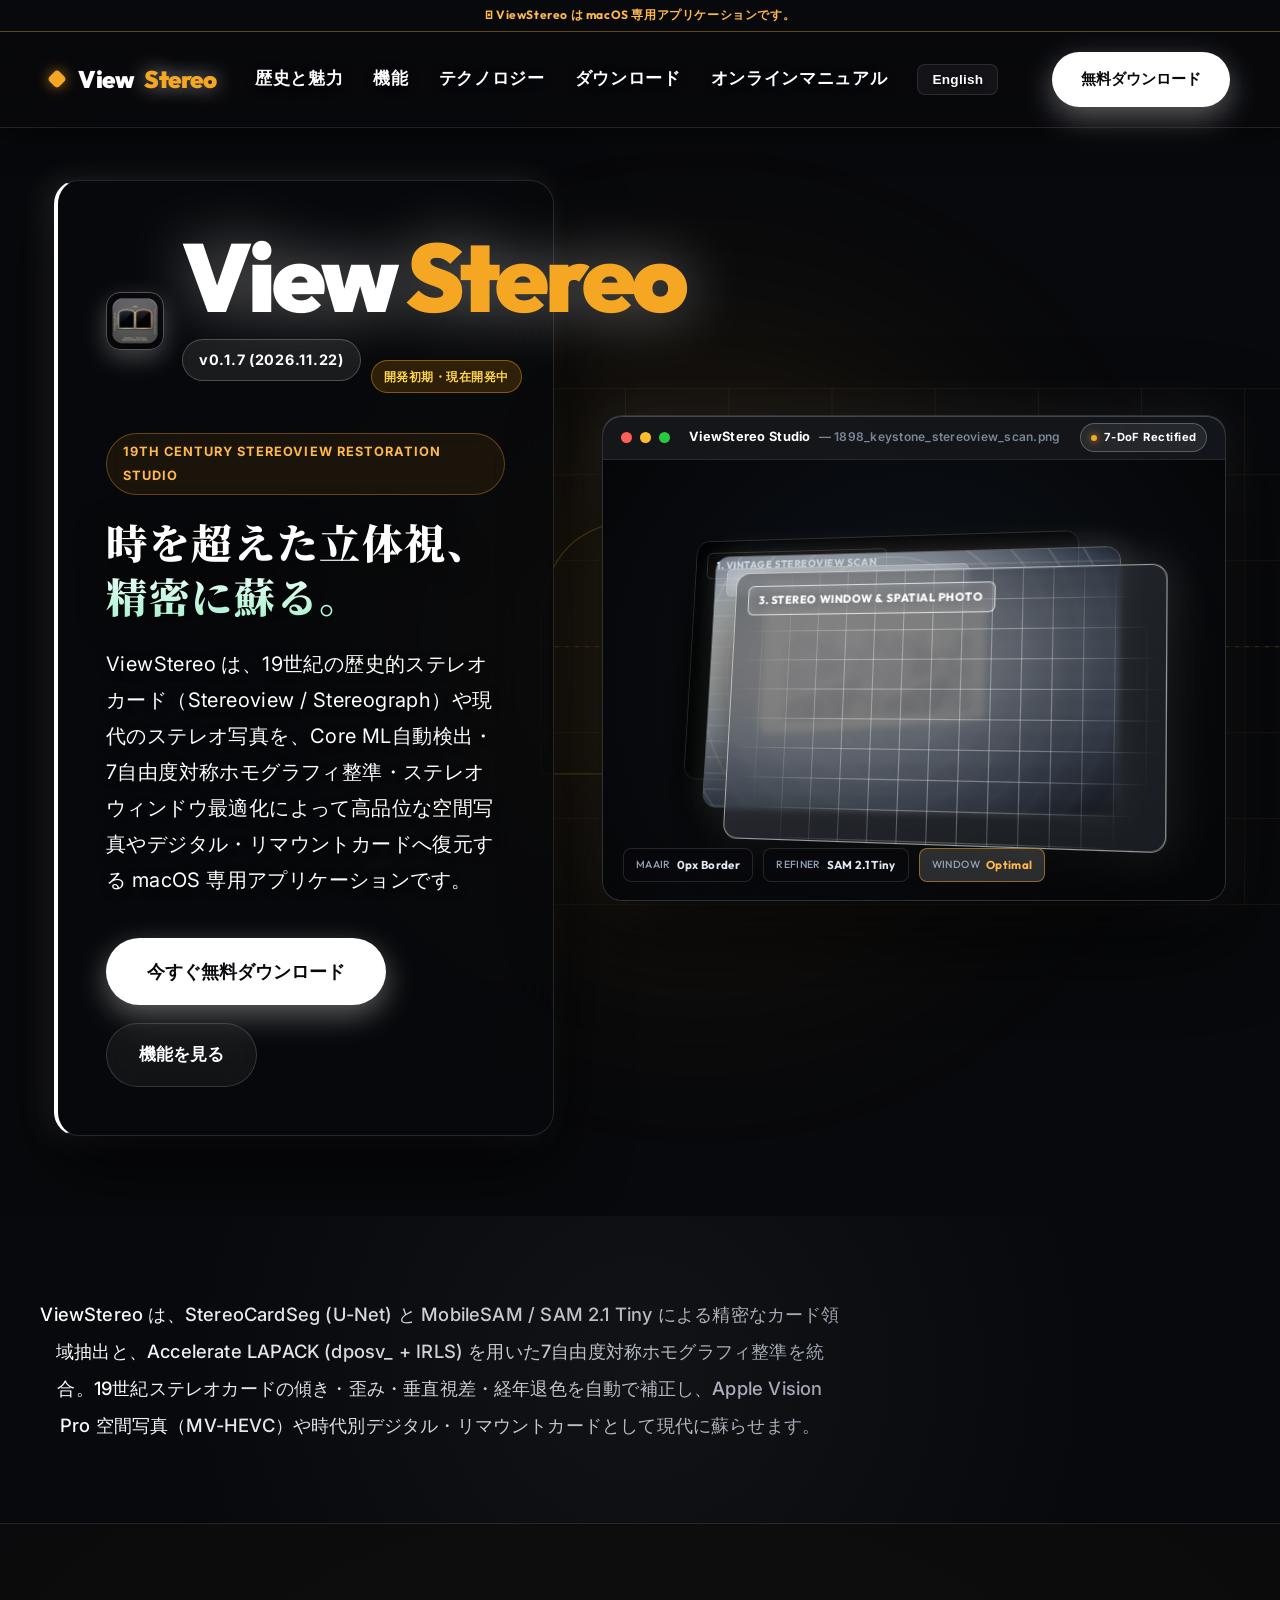
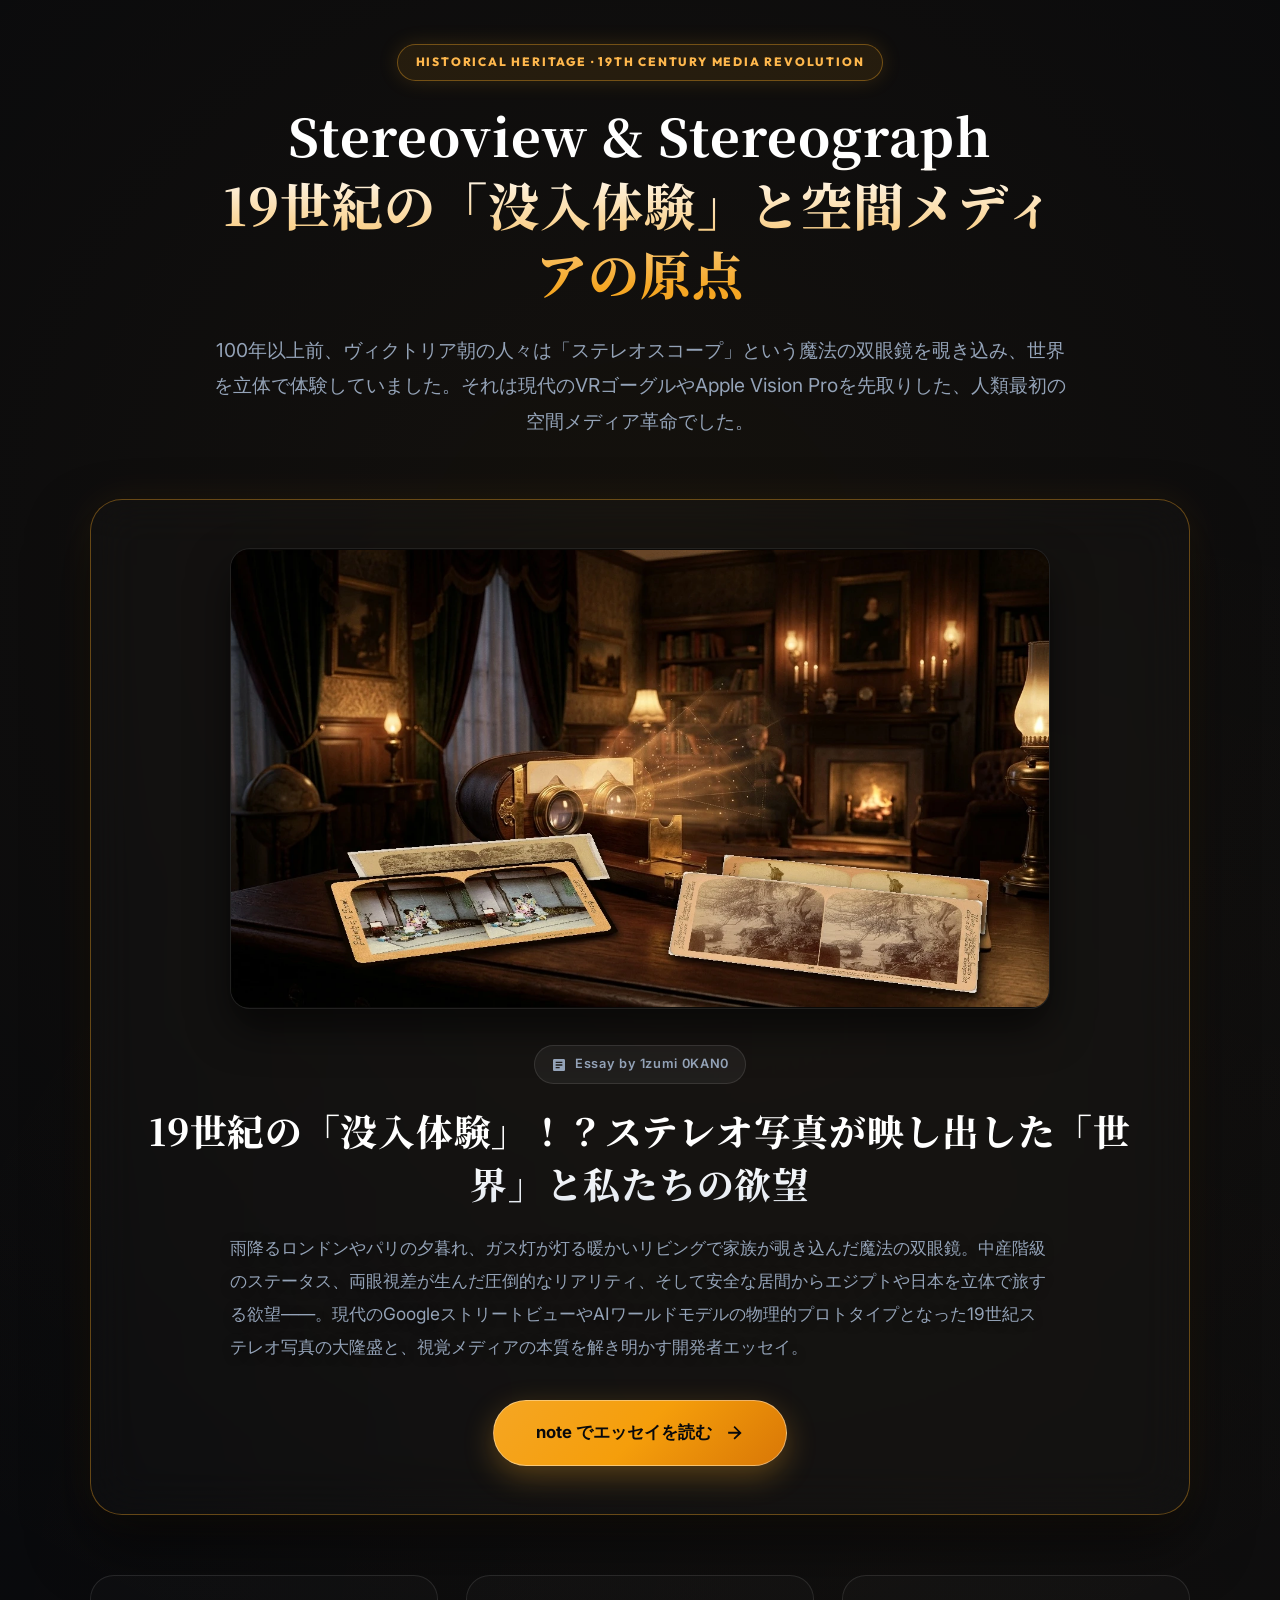
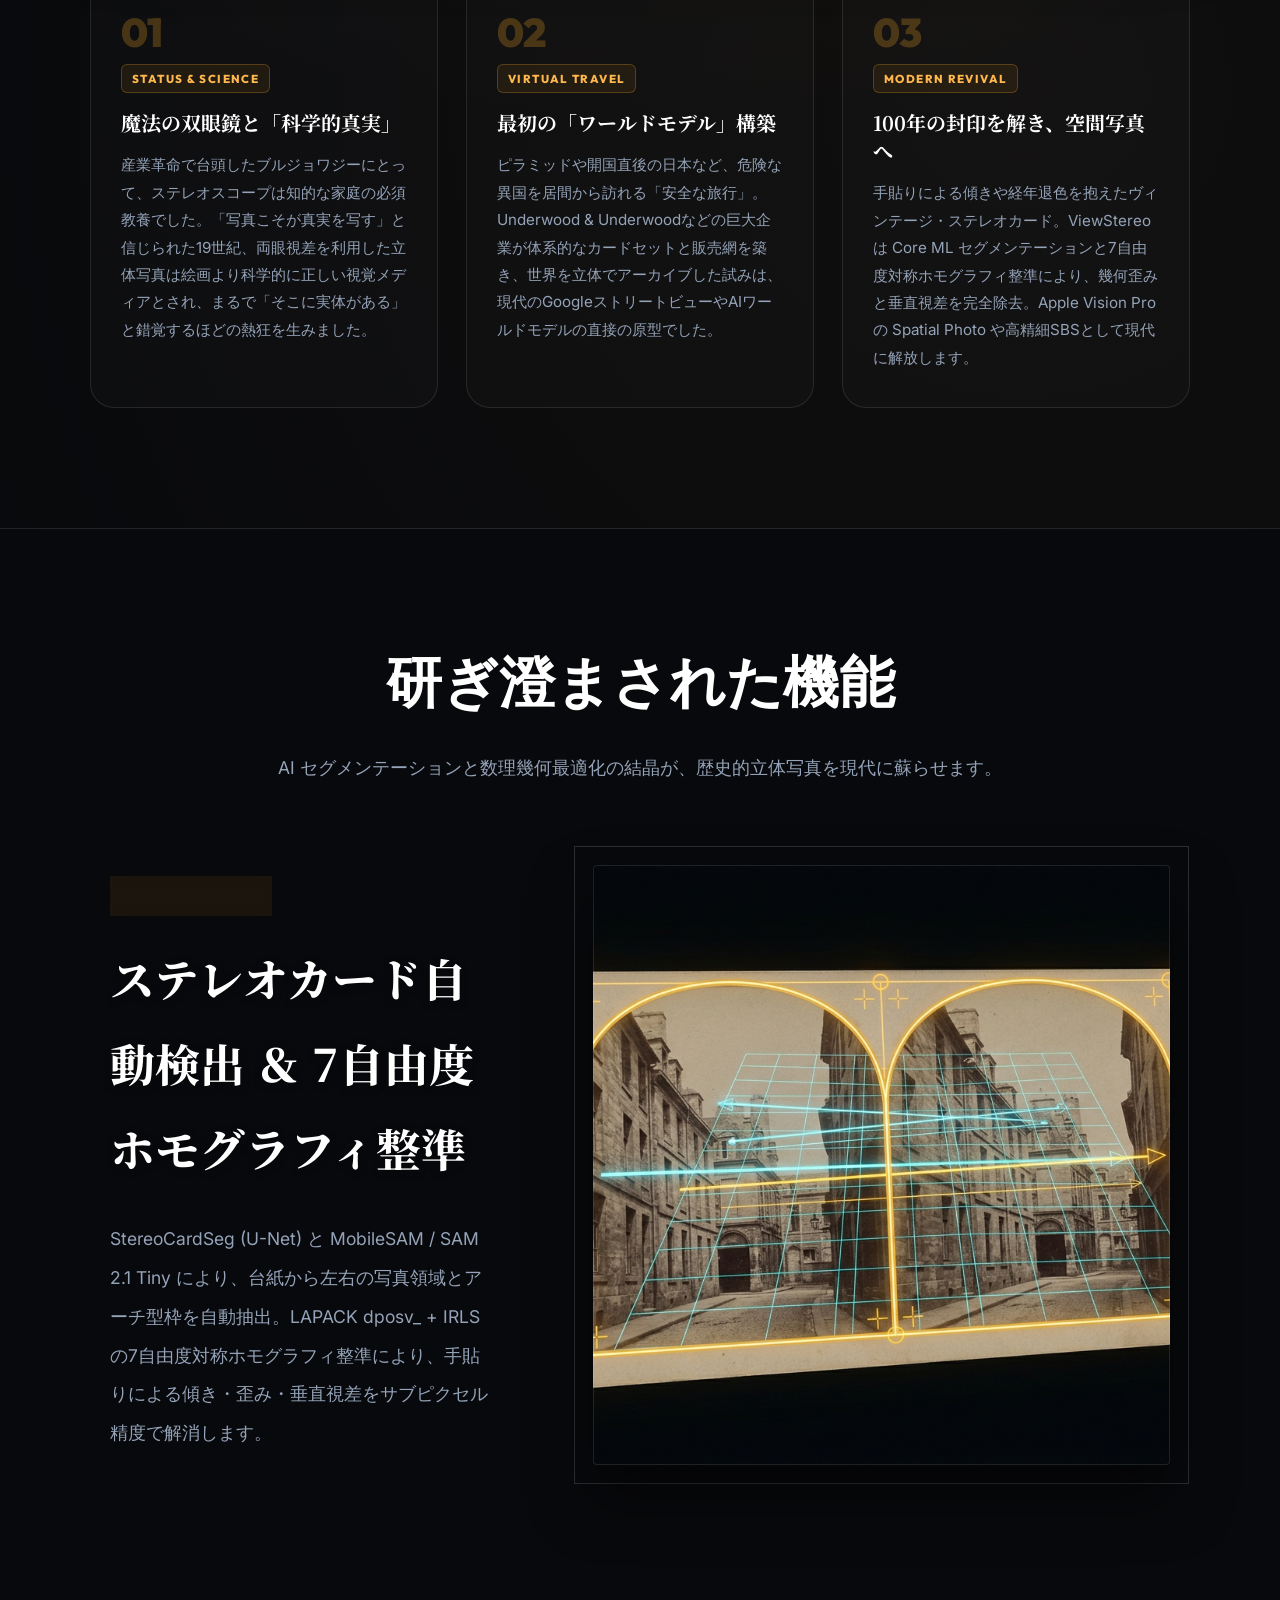
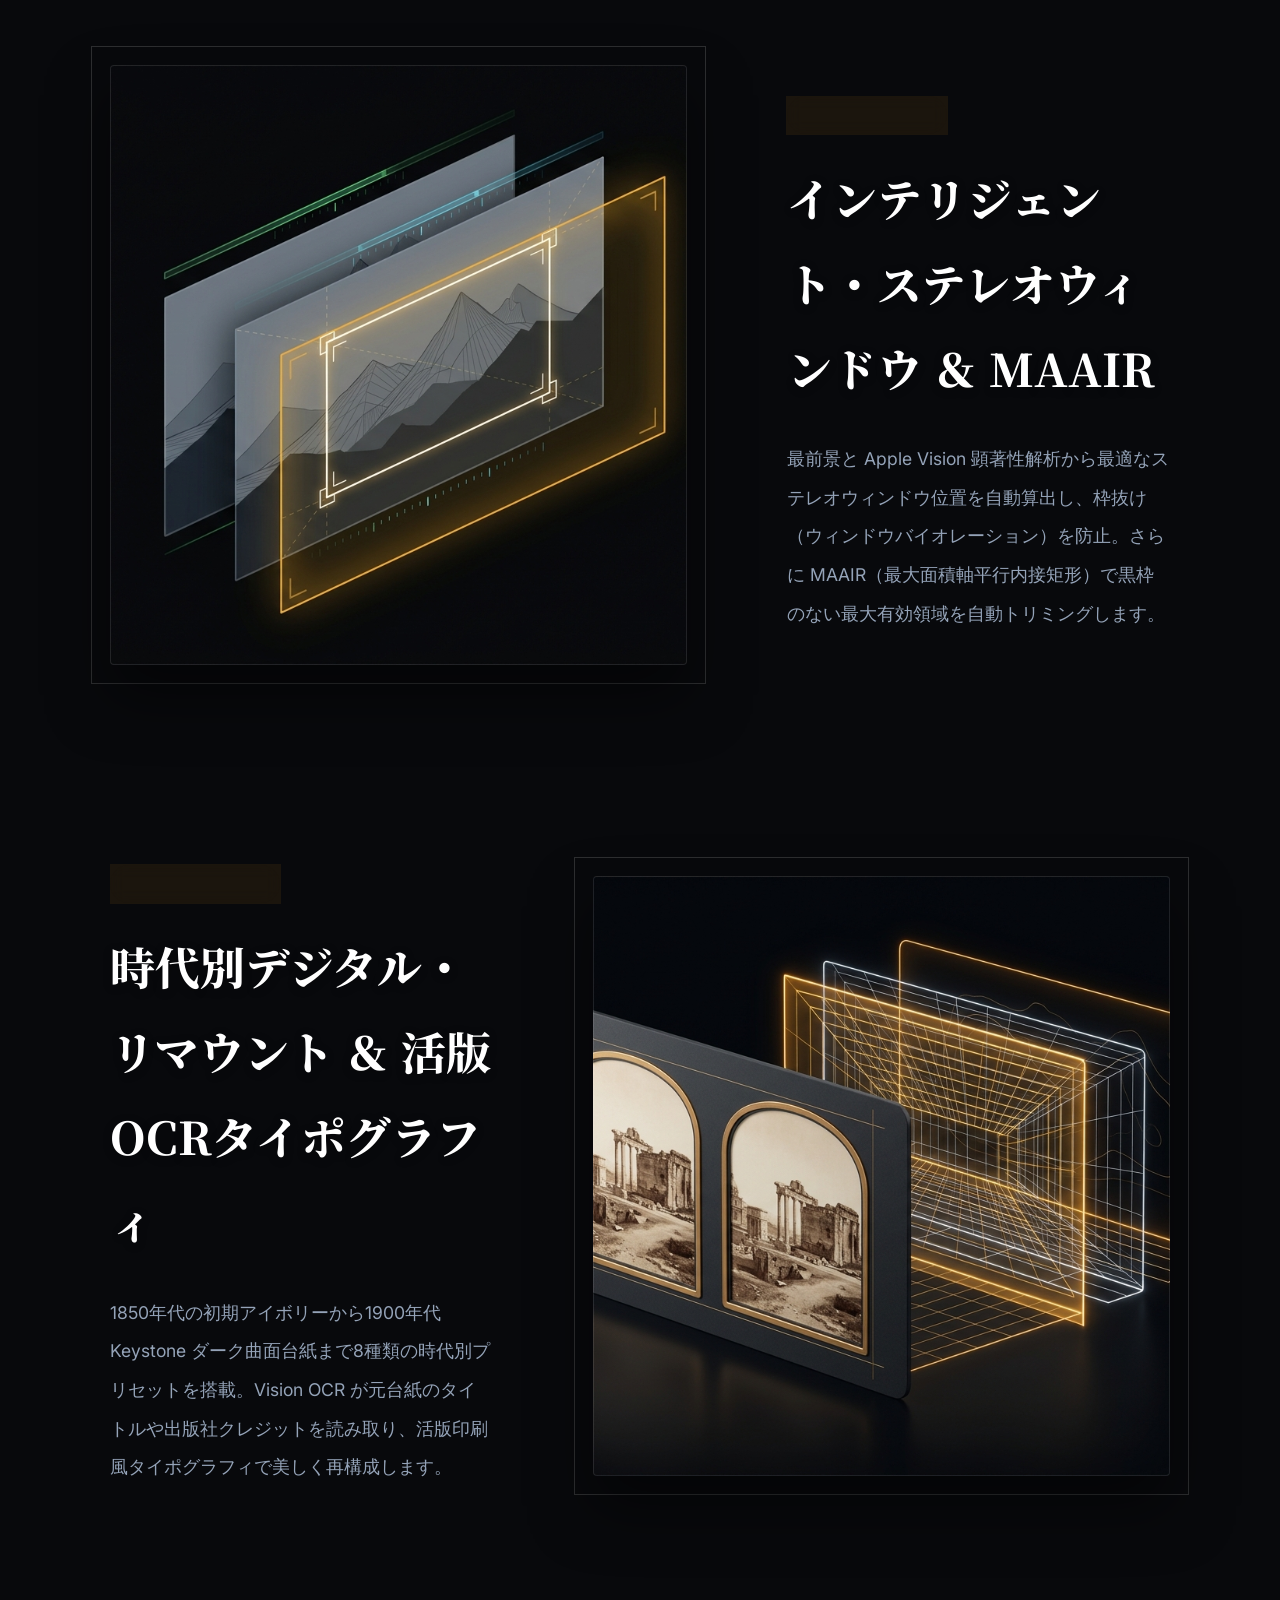
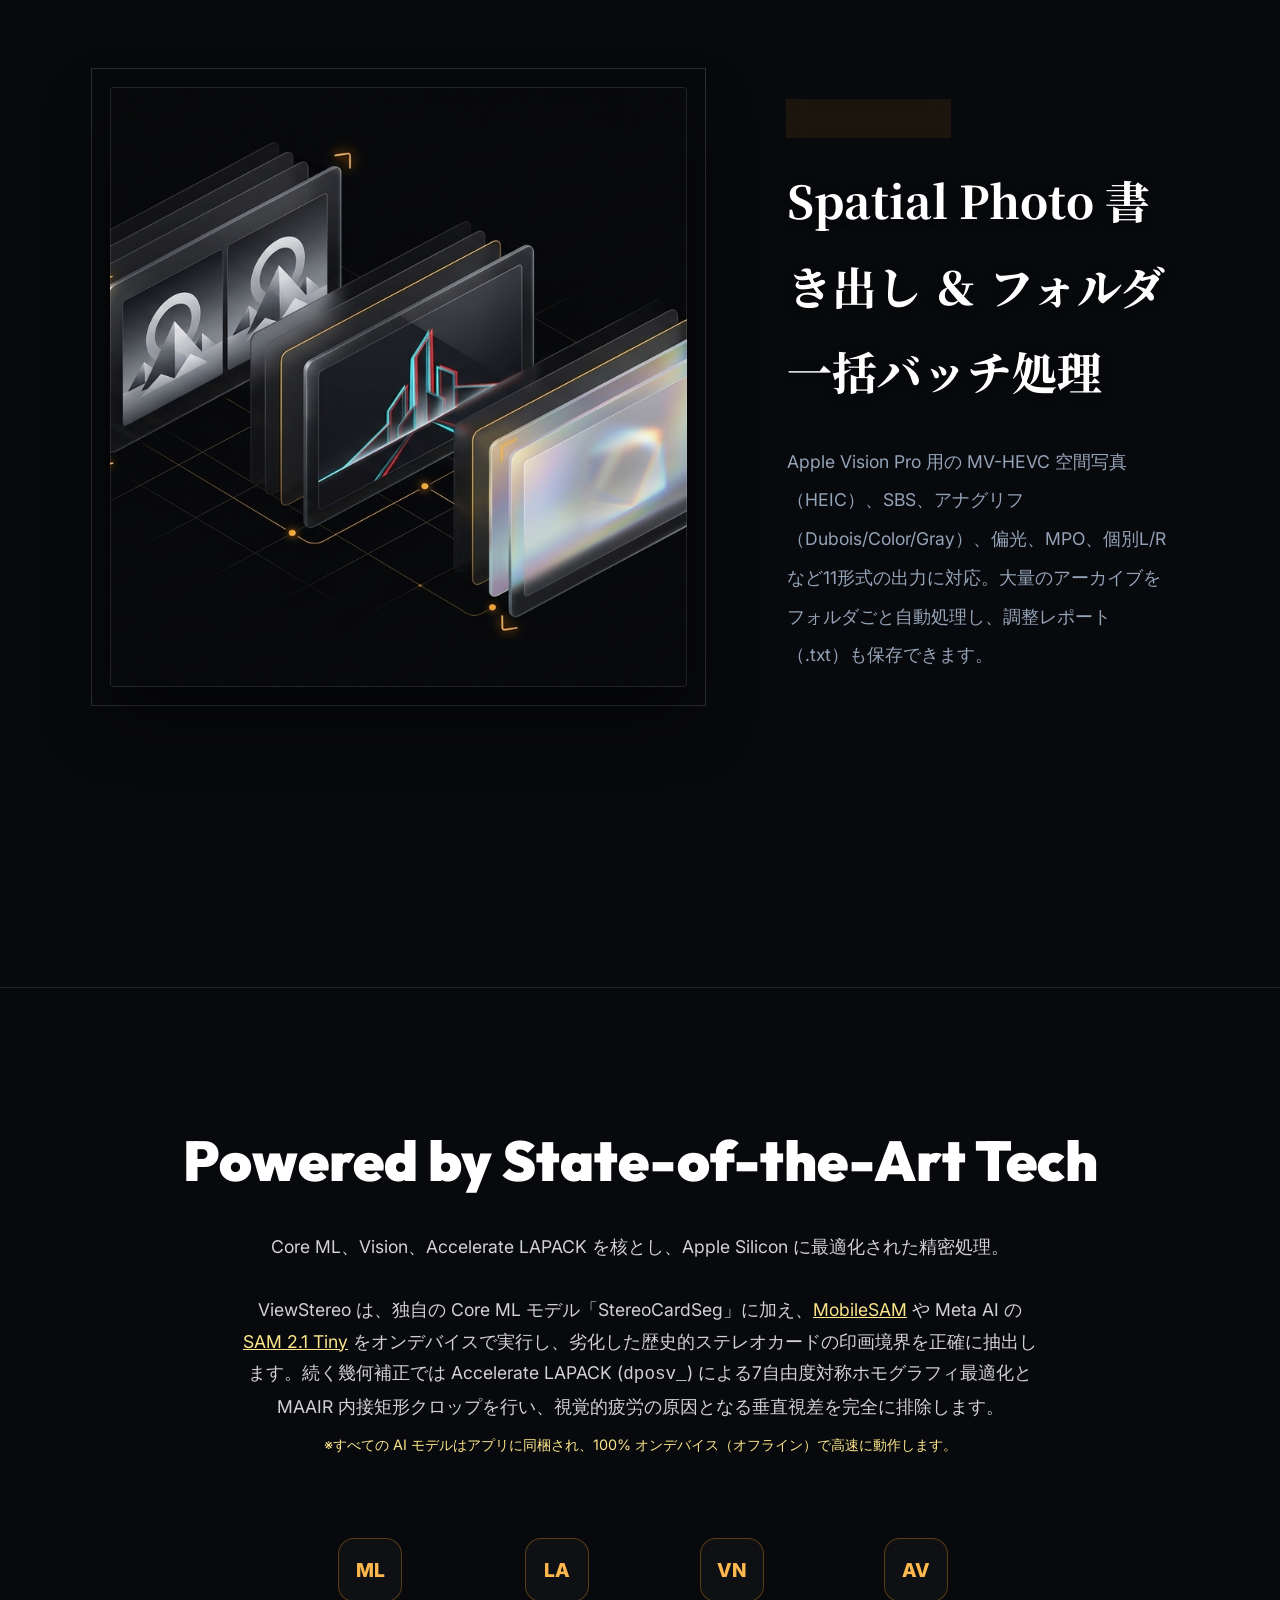
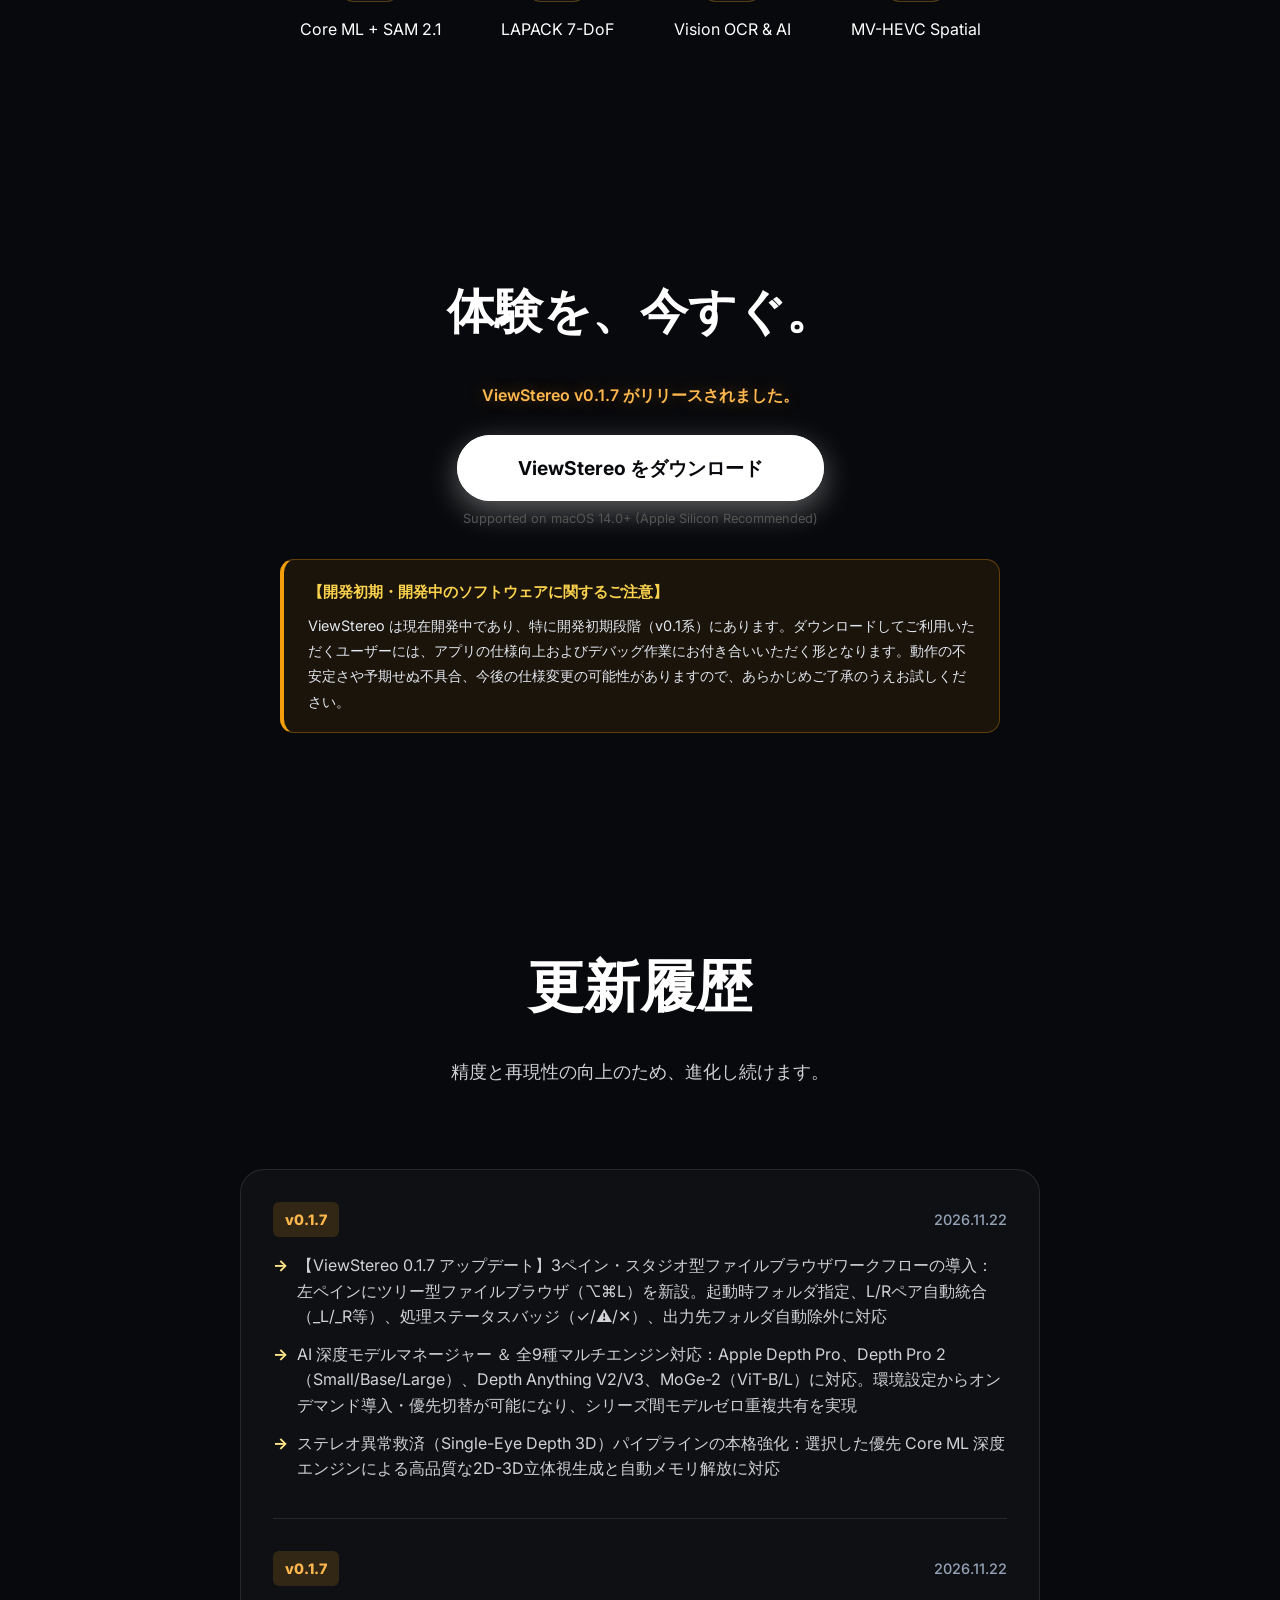
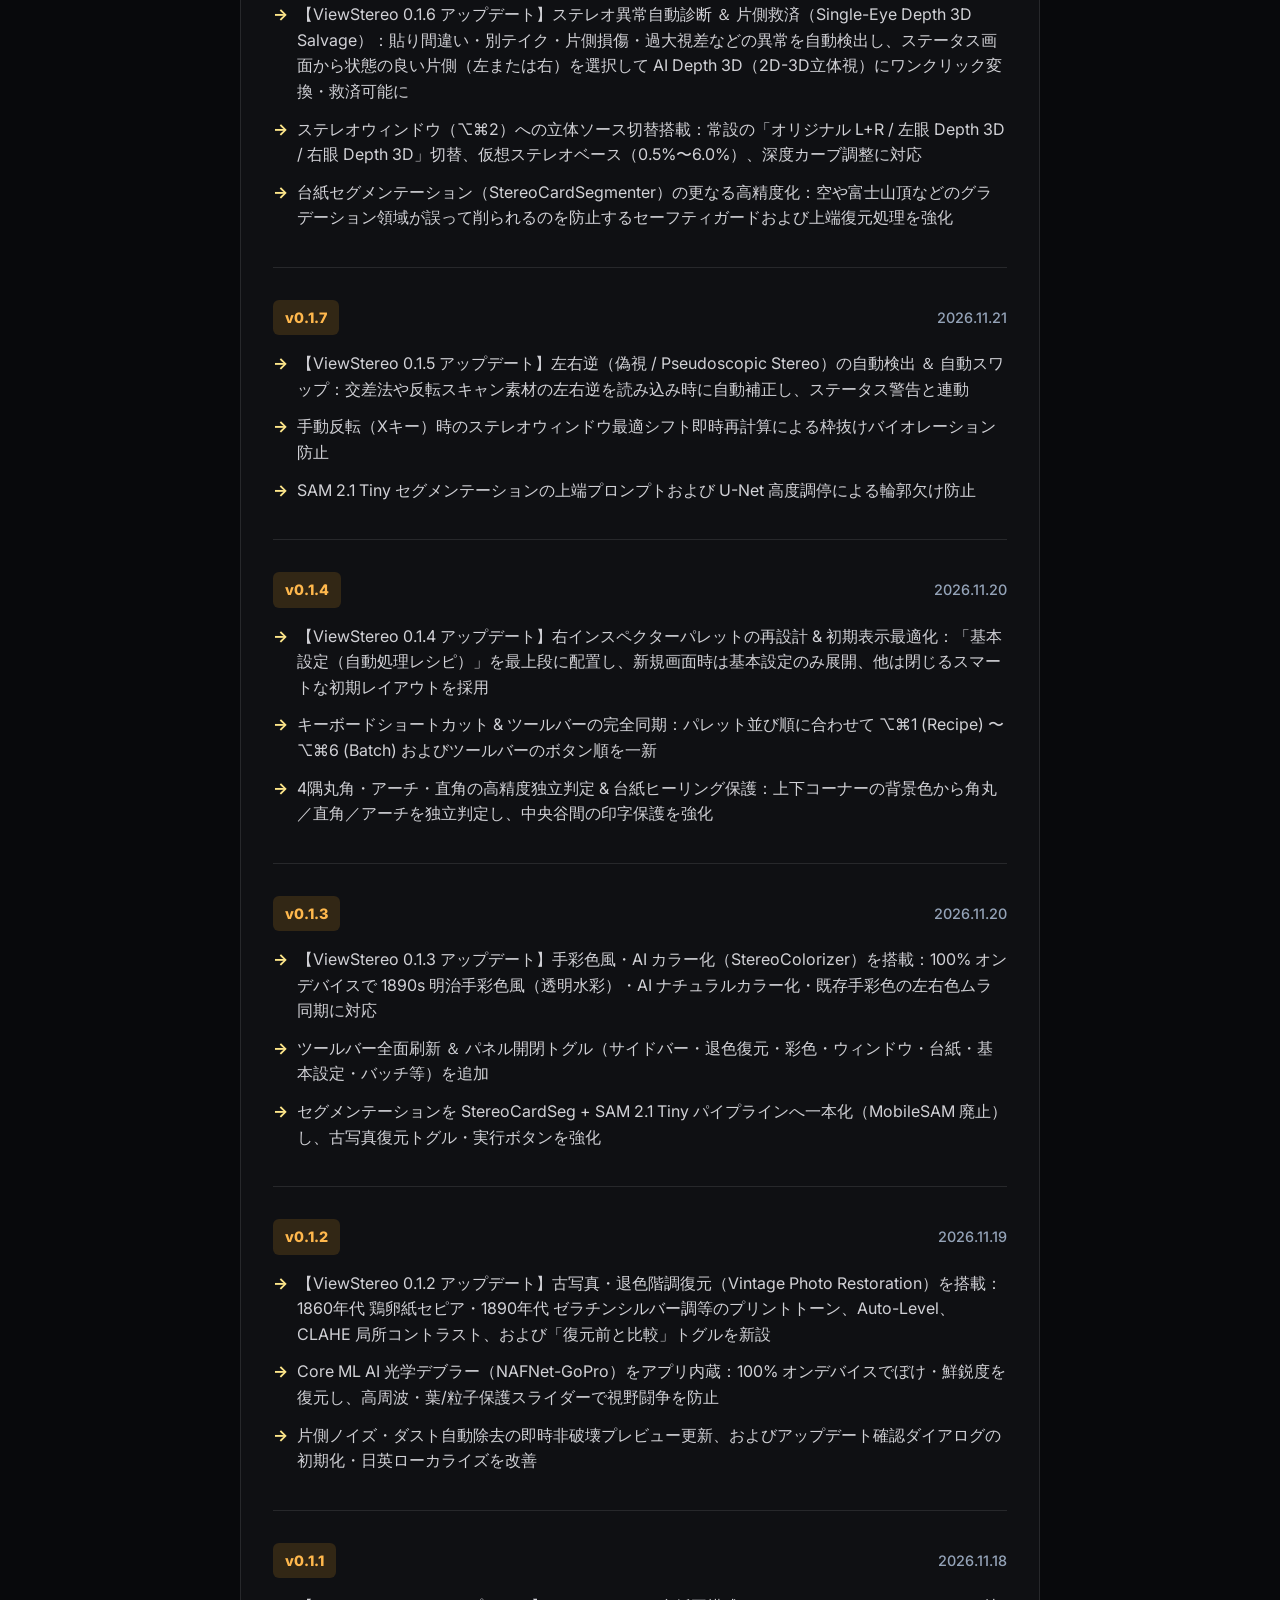
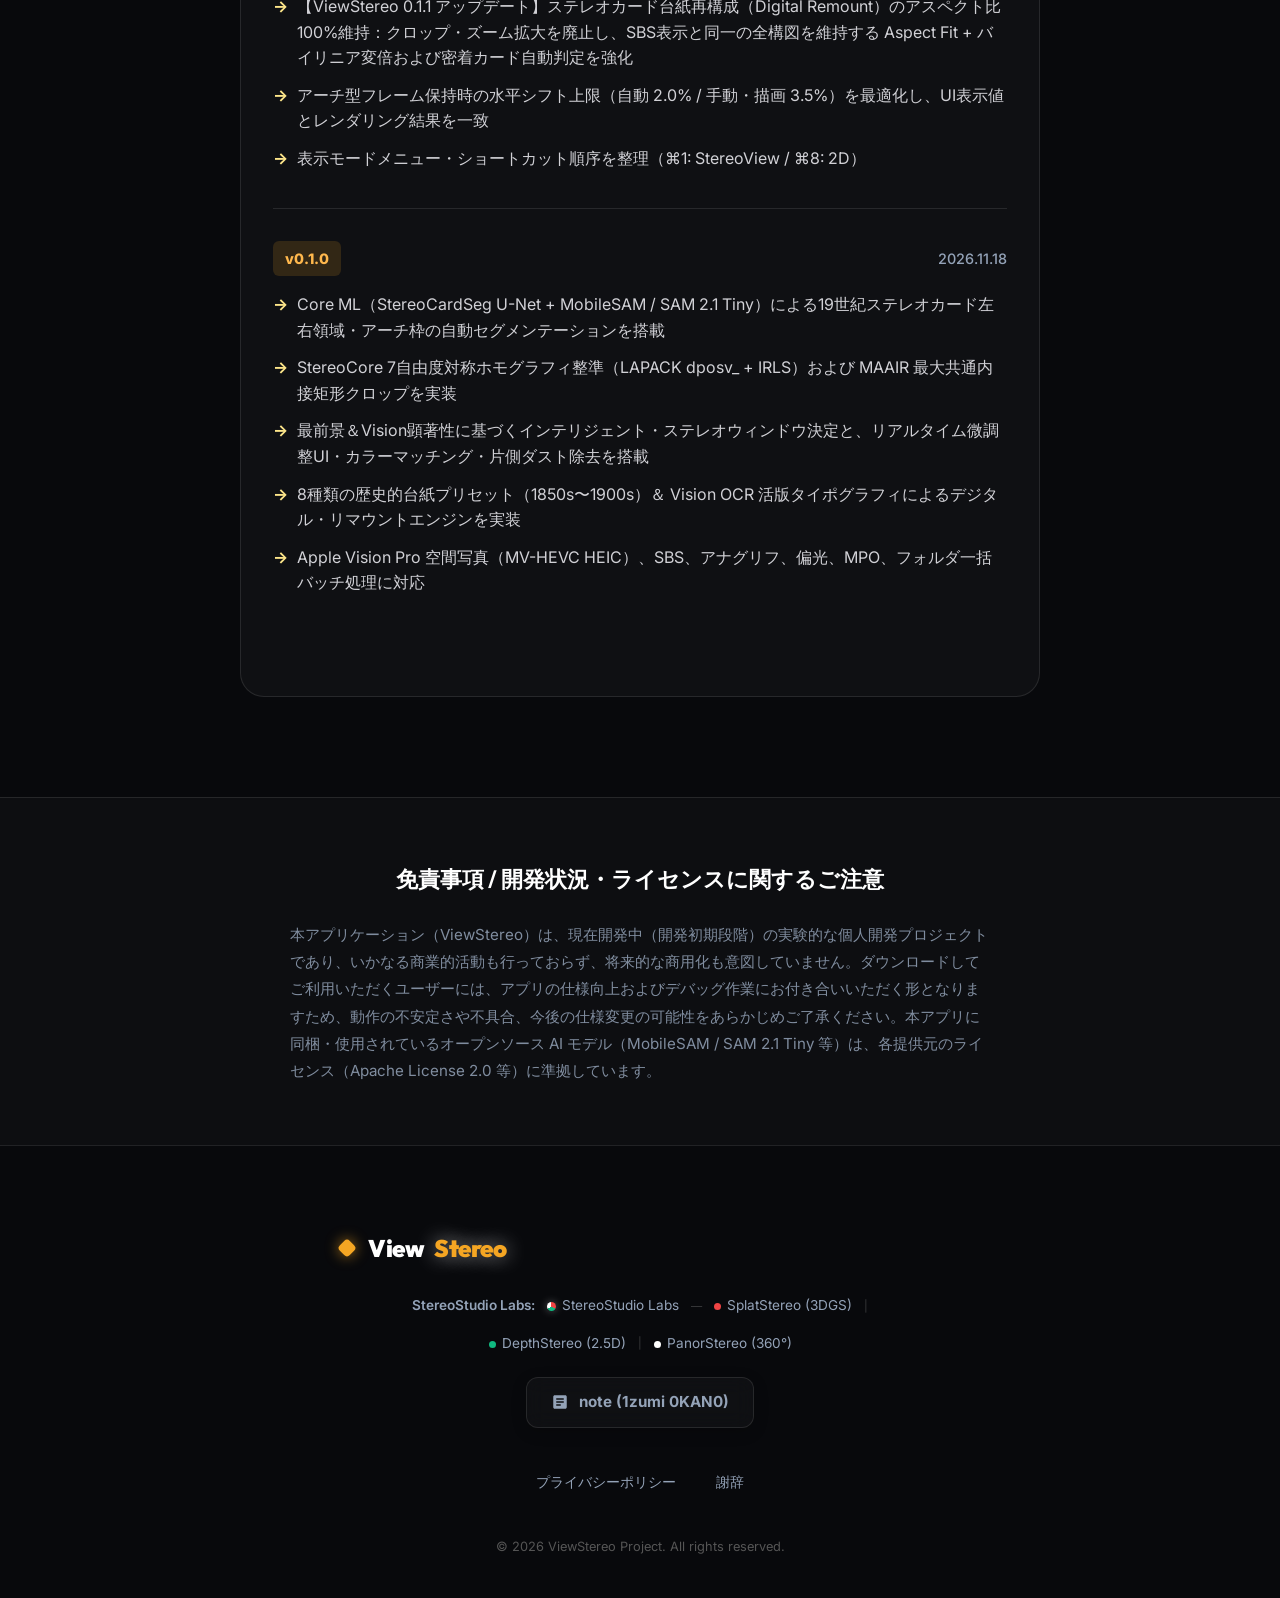
==== website/index.html @ 3358aac7 "Bump to v0.1.7: 3-pane studio workspace with tree file browser, 9-engine AI depth model manager & sy" ====
<!DOCTYPE html>
<html lang="ja">
<head>
    <meta charset="UTF-8">
    <meta name="viewport" content="width=device-width, initial-scale=1.0">
    <meta name="description" data-i18n="meta-desc" content="ViewStereo - 19世紀ステレオカードのAI自動検出・7自由度ホモグラフィ整準・デジタルリマウント & 空間写真復元スタジオ">
    <title data-i18n="title">ViewStereo | 歴史的ステレオカード復元 & インテリジェント・ステレオウィンドウスタジオ</title>

    <!-- Open Graph / Facebook -->
    <meta property="og:title" content="ViewStereo | 歴史的ステレオカード復元 & インテリジェント・ステレオウィンドウスタジオ">
    <meta property="og:description" content="19世紀の歴史的ステレオカード（Stereoview）および現代ステレオ写真を、Core ML自動検出・7自由度対称ホモグラフィ整準・ステレオウィンドウ最適化によって高品位な空間写真・SBS・デジタルリマウントカードへ復元する macOS 専用アプリ。">
    <meta property="og:image" content="https://viewstereo.p-media.jp/assets/share.jpg?v=0.1.7">
    <meta property="og:type" content="website">

    <!-- Twitter -->
    <meta name="twitter:card" content="summary_large_image">
    <meta name="twitter:title" content="ViewStereo | 歴史的ステレオカード復元 & インテリジェント・ステレオウィンドウスタジオ">
    <meta name="twitter:description" content="19世紀の歴史的ステレオカード（Stereoview）および現代ステレオ写真を、Core ML自動検出・7自由度対称ホモグラフィ整準・ステレオウィンドウ最適化によって高品位な空間写真・SBS・デジタルリマウントカードへ復元する macOS 専用アプリ。">
    <meta name="twitter:image" content="https://viewstereo.p-media.jp/assets/share.jpg?v=0.1.7">

    <link rel="icon" type="image/png" href="favicon.png?v=0.1.7">
    <link rel="apple-touch-icon" href="apple-touch-icon.png?v=0.1.7">
    <link rel="stylesheet" href="styles.css?v=0.1.7">
    <link rel="stylesheet" href="trilogy-shared.css?v=0.1.7">
</head>
<body>

    <div class="mac-exclusive-banner" data-i18n="mac-exclusive"> ViewStereo は macOS 専用アプリケーションです。</div>

    <nav>
        <div class="logo"><span class="depth">View</span><span class="stereo">Stereo</span></div>
        <div class="nav-links">
            <a href="#stereoview" data-i18n="nav-stereoview">ステレオ写真の歴史</a>
            <a href="#features" data-i18n="nav-features">機能</a>
            <a href="#tech" data-i18n="nav-tech">テクノロジー</a>
            <a href="#download" data-i18n="nav-download">ダウンロード</a>
            <a href="docs.html" data-i18n="foot-doc">オンラインマニュアル</a>
            <button class="lang-toggle" id="lang-toggle">English</button>
        </div>
        <a href="#download" class="btn-cta" data-i18n="btn-get-beta">無料ダウンロード</a>
    </nav>

    <div class="tategaki">記憶の奥行きを、呼び覚ます。</div>

    <section class="hero">
        <div class="hero-background">
            <div class="hero-ambient-glow"></div>
            <canvas id="spatial-canvas" class="hero-canvas"></canvas>
        </div>
        <div class="hero-content">
            <div class="hero-text-panel reveal">
                <div class="hero-app-header">
                    <a href="#download" class="hero-app-badge-icon" title="ViewStereo">
                        <img src="assets/app_icon.png?v=0.1.7" alt="ViewStereo Icon" width="512" height="512" fetchpriority="high">
                    </a>
                    <div>
                        <div class="hero-app-name"><span class="depth">View</span><span class="stereo">Stereo</span></div>
                        <div class="hero-version-row">
                            <div class="hero-version" data-i18n="hero-version">v0.1.7 (2026.11.22)</div>
                            <span class="dev-status-pill status-early" data-i18n="dev-status-badge">開発初期・現在開発中</span>
                        </div>
                    </div>
                </div>
                <div class="badge-zen">19th Century Stereoview Restoration Studio</div>
                <h1 data-i18n="hero-title"><span>時を超えた立体視、</span><br><span>精密に蘇る。</span></h1>
                <p data-i18n="hero-subtitle">ViewStereo は、19世紀の歴史的ステレオカード（Stereoview / Stereograph）や現代のステレオ写真を、Core ML自動検出・7自由度対称ホモグラフィ整準・ステレオウィンドウ最適化によって高品位な空間写真やデジタル・リマウントカードへ復元する macOS 専用アプリケーションです。</p>
                <div class="hero-btns">
                    <a href="#download" class="btn-cta" data-i18n="btn-try-free" style="padding: 16px 40px; font-size: 1.1rem;">今すぐ無料ダウンロード</a>
                    <a href="#features" class="btn-secondary" data-i18n="btn-view-features">機能を見る</a>
                </div>
            </div>

            <!-- 3D Studio Mockup Showcase -->
            <div class="hero-showcase reveal" id="hero-showcase">
                <div class="studio-window">
                    <div class="window-header">
                        <div class="traffic-lights">
                            <span class="light close"></span>
                            <span class="light minimize"></span>
                            <span class="light maximize"></span>
                        </div>
                        <div class="window-title">
                            <span class="window-brand">ViewStereo Studio</span>
                            <span class="window-file">— 1898_keystone_stereoview_scan.png</span>
                        </div>
                        <div class="window-status-pill">
                            <span class="status-dot"></span>
                            <span>7-DoF Rectified</span>
                        </div>
                    </div>
                    <div class="window-viewport">
                        <div class="layer-stage" id="layer-stage">
                            <!-- Layer 1: Source Stereoview Card -->
                            <div class="stage-layer layer-card" data-layer="card">
                                <div class="layer-tag">1. Vintage Stereoview Scan</div>
                                <div class="layer-img-container">
                                    <img src="assets/hero_card.jpg?v=0.1.7" alt="Historical Stereoview Card Scan" width="1376" height="768" fetchpriority="high">
                                </div>
                            </div>
                            <!-- Layer 2: Core ML Card Segmentation & 7-DoF -->
                            <div class="stage-layer layer-seg" data-layer="seg">
                                <div class="layer-tag">2. Core ML Seg + 7-DoF Homography</div>
                                <div class="depth-visual-surface"></div>
                            </div>
                            <!-- Layer 3: Intelligent Stereo Window & Remount -->
                            <div class="stage-layer layer-window" data-layer="window">
                                <div class="layer-tag">3. Stereo Window &amp; Spatial Photo</div>
                                <div class="stereo-visual-surface">
                                    <div class="stereo-grid-overlay"></div>
                                </div>
                            </div>
                        </div>
                        <!-- Viewport HUD Overlay -->
                        <div class="viewport-hud">
                            <div class="hud-pill"><span class="hud-label">MAAIR</span> 0px Border</div>
                            <div class="hud-pill"><span class="hud-label">Refiner</span> SAM 2.1 Tiny</div>
                            <div class="hud-pill active"><span class="hud-label">Window</span> Optimal</div>
                        </div>
                    </div>
                </div>
            </div>
        </div>
    </section>

    <section class="about-project">
        <div class="container reveal">
            <p data-i18n="about-desc">
                <!-- Content will be injected by script.js -->
            </p>
        </div>
    </section>

    <!-- Stereoview & Stereograph Heritage Section -->
    <section class="stereoview-heritage" id="stereoview">
        <div class="container reveal">
            <div class="heritage-header">
                <div class="story-badge" data-i18n="heritage-badge">Historical Heritage · 19th Century Media Revolution</div>
                <h2 class="heritage-title" data-i18n="heritage-title">
                    <span>Stereoview &amp; Stereograph</span><br>
                    <span>19世紀の「没入体験」と空間メディアの原点</span>
                </h2>
                <p class="heritage-subtitle" data-i18n="heritage-subtitle">
                    100年以上前、ヴィクトリア朝の人々は「ステレオスコープ」という魔法の双眼鏡を覗き込み、世界を立体で体験していました。それは現代のVRゴーグルやApple Vision Proを先取りした、人類最初の空間メディア革命でした。
                </p>
            </div>

            <!-- Main Story Feature Card (Based on note essay) -->
            <div class="story-card heritage-story-card">
                <div class="story-image-container">
                    <picture>
                        <source type="image/webp" srcset="assets/story_stereoview.webp?v=0.1.7">
                        <img src="assets/story_stereoview.jpg?v=0.1.7" alt="19th Century Stereoview Experience" class="story-image" width="1280" height="720" loading="lazy">
                    </picture>
                </div>
                <div class="story-card-body">
                    <div class="story-badge-note">
                        <svg viewBox="0 0 24 24" width="16" height="16" fill="currentColor"><path d="M19 3H5c-1.1 0-2 .9-2 2v14c0 1.1.9 2 2 2h14c1.1 0 2-.9 2-2V5c0-1.1-.9-2-2-2zm-2 10H7v-2h10v2zm0-4H7V7h10v2zm-4 8H7v-2h6v2z"/></svg>
                        <span>Essay by 1zumi 0KAN0</span>
                    </div>
                    <h3 class="story-title" data-i18n="story-essay-title">19世紀の「没入体験」！？ステレオ写真が映し出した「世界」と私たちの欲望</h3>
                    <p class="story-description" data-i18n="story-essay-desc">
                        雨降るロンドンやパリの夕暮れ、ガス灯が灯る暖かいリビングで家族が覗き込んだ魔法の双眼鏡。中産階級のステータス、両眼視差が生んだ圧倒的なリアリティ、そして安全な居間からエジプトや日本を立体で旅する欲望——。現代のGoogleストリートビューやAIワールドモデルの物理的プロトタイプとなった19世紀ステレオ写真の大隆盛と、視覚メディアの本質を解き明かす開発者エッセイ。
                    </p>
                    <a href="https://note.com/haeckel/n/n31372cc17f94?magazine_key=m24d5931d3b7e" target="_blank" rel="noopener noreferrer" class="btn-story" id="btn-note-essay">
                        <span data-i18n="story-btn-text">note でエッセイを読む</span>
                        <svg viewBox="0 0 24 24" width="20" height="20" class="btn-story-icon">
                            <path fill="currentColor" d="M5 13h11.86l-5.43 5.43 1.42 1.42L21.14 12l-8.29-8.29-1.42 1.42 5.43 5.43H5v2z"/>
                        </svg>
                    </a>
                </div>
            </div>

            <!-- Heritage Detail 3-Column Pillars -->
            <div class="heritage-pillars">
                <div class="pillar-card">
                    <div class="pillar-number">01</div>
                    <div class="pillar-tag" data-i18n="pillar-1-tag">Status &amp; Science</div>
                    <h4 data-i18n="pillar-1-title">魔法の双眼鏡と「科学的真実」</h4>
                    <p data-i18n="pillar-1-desc">
                        産業革命で台頭したブルジョワジーにとって、ステレオスコープは知的な家庭の必須教養でした。「写真こそが真実を写す」と信じられた19世紀、両眼視差を利用した立体写真は絵画より科学的に正しい視覚メディアとされ、まるで「そこに実体がある」と錯覚するほどの熱狂を生みました。
                    </p>
                </div>
                <div class="pillar-card">
                    <div class="pillar-number">02</div>
                    <div class="pillar-tag" data-i18n="pillar-2-tag">Virtual Travel</div>
                    <h4 data-i18n="pillar-2-title">最初の「ワールドモデル」構築</h4>
                    <p data-i18n="pillar-2-desc">
                        ピラミッドや開国直後の日本など、危険な異国を居間から訪れる「安全な旅行」。Underwood &amp; Underwoodなどの巨大企業が体系的なカードセットと販売網を築き、世界を立体でアーカイブした試みは、現代のGoogleストリートビューやAIワールドモデルの直接の原型でした。
                    </p>
                </div>
                <div class="pillar-card">
                    <div class="pillar-number">03</div>
                    <div class="pillar-tag" data-i18n="pillar-3-tag">Modern Revival</div>
                    <h4 data-i18n="pillar-3-title">100年の封印を解き、空間写真へ</h4>
                    <p data-i18n="pillar-3-desc">
                        手貼りによる傾きや経年退色を抱えたヴィンテージ・ステレオカード。ViewStereo は Core ML セグメンテーションと7自由度対称ホモグラフィ整準により、幾何歪みと垂直視差を完全除去。Apple Vision Pro の Spatial Photo や高精細SBSとして現代に解放します。
                    </p>
                </div>
            </div>
        </div>
    </section>

    <section class="features" id="features">
        <div class="section-header reveal">
            <h2 data-i18n="feat-header-title">研ぎ澄まされた機能</h2>
            <p data-i18n="feat-header-subtitle">AI セグメンテーションと数理幾何最適化の結晶が、歴史的立体写真を現代に蘇らせます。</p>
        </div>

        <div class="feature-gallery">
            <div class="feature-item reveal">
                <div class="feature-info">
                    <div class="badge-zen">Core ML &amp; 7-DoF</div>
                    <h3 data-i18n="feat-1-title">ステレオカード自動検出 ＆ 7自由度ホモグラフィ整準</h3>
                    <p data-i18n="feat-1-desc">StereoCardSeg (U-Net) と MobileSAM / SAM 2.1 Tiny により、台紙から左右の写真領域とアーチ型枠を自動抽出。LAPACK dposv_ + IRLS の7自由度対称ホモグラフィ整準により、手貼りによる傾き・歪み・垂直視差をサブピクセル精度で解消します。</p>
                </div>
                <div class="feature-visual" style="background-image: url('assets/feat_ai.jpg?v=0.1.7');"></div>
            </div>

            <div class="feature-item reveal">
                <div class="feature-info">
                    <div class="badge-zen">Stereo Window</div>
                    <h3 data-i18n="feat-2-title">インテリジェント・ステレオウィンドウ ＆ MAAIR</h3>
                    <p data-i18n="feat-2-desc">最前景と Apple Vision 顕著性解析から最適なステレオウィンドウ位置を自動算出し、枠抜け（ウィンドウバイオレーション）を防止。さらに MAAIR（最大面積軸平行内接矩形）で黒枠のない最大有効領域を自動トリミングします。</p>
                </div>
                <div class="feature-visual" style="background-image: url('assets/feat_window.jpg?v=0.1.7');"></div>
            </div>

            <div class="feature-item reveal">
                <div class="feature-info">
                    <div class="badge-zen">Digital Remount</div>
                    <h3 data-i18n="feat-3-title">時代別デジタル・リマウント ＆ 活版OCRタイポグラフィ</h3>
                    <p data-i18n="feat-3-desc">1850年代の初期アイボリーから1900年代 Keystone ダーク曲面台紙まで8種類の時代別プリセットを搭載。Vision OCR が元台紙のタイトルや出版社クレジットを読み取り、活版印刷風タイポグラフィで美しく再構成します。</p>
                </div>
                <div class="feature-visual" style="background-image: url('assets/feat_remount.jpg?v=0.1.7');"></div>
            </div>

            <div class="feature-item reveal">
                <div class="feature-info">
                    <div class="badge-zen">Spatial &amp; Batch</div>
                    <h3 data-i18n="feat-4-title">Spatial Photo 書き出し ＆ フォルダ一括バッチ処理</h3>
                    <p data-i18n="feat-4-desc">Apple Vision Pro 用の MV-HEVC 空間写真（HEIC）、SBS、アナグリフ（Dubois/Color/Gray）、偏光、MPO、個別L/Rなど11形式の出力に対応。大量のアーカイブをフォルダごと自動処理し、調整レポート（.txt）も保存できます。</p>
                </div>
                <div class="feature-visual" style="background-image: url('assets/feat_export.jpg?v=0.1.7');"></div>
            </div>
        </div>
    </section>

    <section class="tech" id="tech">
        <div class="section-header reveal">
            <h2 data-i18n="tech-header-title">Powered by State-of-the-Art Tech</h2>
            <p data-i18n="tech-header-subtitle">Core ML、Vision、Accelerate LAPACK を核とし、Apple Silicon に最適化された精密処理。</p>
            <div class="tech-description reveal" data-i18n="about-sharp-content" style="max-width: 800px; margin: 30px auto 0; font-size: 1.1rem; line-height: 1.8; color: var(--text-secondary);">
                <!-- Tech content will be injected by script.js -->
            </div>
        </div>
        <div class="tech-grid reveal">
            <div class="tech-item">
                <div class="tech-icon">ML</div>
                <span>Core ML + SAM 2.1</span>
            </div>
            <div class="tech-item">
                <div class="tech-icon">LA</div>
                <span>LAPACK 7-DoF</span>
            </div>
            <div class="tech-item">
                <div class="tech-icon">VN</div>
                <span>Vision OCR &amp; AI</span>
            </div>
            <div class="tech-item">
                <div class="tech-icon">AV</div>
                <span>MV-HEVC Spatial</span>
            </div>
        </div>
    </section>

    <section class="download" id="download" style="padding: 100px 20px; text-align: center;">
        <div class="reveal">
            <h2 data-i18n="dl-title" style="font-size: 3rem; margin-bottom: 24px;">体験を、今すぐ。</h2>
            <p data-i18n="dl-subtitle" style="color: var(--accent-view-glow); font-weight: 600; text-shadow: 0 0 15px rgba(245, 166, 35, 0.35); margin-bottom: 40px;">ViewStereo v0.1.7 がリリースされました。</p>
            <a href="https://viewstereo.p-media.jp/ViewStereo.dmg" class="btn-cta" data-i18n="btn-download" style="padding: 20px 60px; font-size: 1.2rem;">ViewStereo をダウンロード</a>
            <p data-i18n="dl-support" style="margin-top: 20px; font-size: 0.8rem; color: #555;">Supported on macOS 14.0+ (Apple Silicon Recommended)</p>
            <div class="dev-notice-box" data-i18n="dev-notice-box">
                <strong>【開発初期・開発中のソフトウェアに関するご注意】</strong>
                <p>ViewStereo は現在開発中であり、特に開発初期段階（v0.1系）にあります。ダウンロードしてご利用いただくユーザーには、アプリの仕様向上およびデバッグ作業にお付き合いいただく形となります。動作の不安定さや予期せぬ不具合、今後の仕様変更の可能性がありますので、あらかじめご了承のうえお試しください。</p>
            </div>
        </div>
    </section>

    <section class="updates" id="updates">
        <div class="section-header reveal">
            <h2 data-i18n="upd-header-title">更新履歴</h2>
            <p data-i18n="upd-header-subtitle">精度と再現性の向上のため、進化し続けます。</p>
        </div>
        <div class="updates-container reveal">
            <!-- v0.1.7 -->
            <div class="changelog-item">
                <div class="version-header">
                    <span class="version-tag">v0.1.7</span>
                    <span class="version-date">2026.11.22</span>
                </div>
                <ul class="change-list">
                    <li data-i18n="upd-017-1">3ペイン・スタジオ型ファイルブラウザワークフローの導入：左ペインにツリー型ファイルブラウザ（⌥⌘L）を新設。起動時フォルダ指定、L/Rペア自動統合（_L/_R等）、処理ステータスバッジ（✓/⚠️/✕）、出力先フォルダ自動除外に対応</li>
                    <li data-i18n="upd-017-2">AI 深度モデルマネージャー ＆ 全9種マルチエンジン対応：Apple Depth Pro、Depth Pro 2（Small/Base/Large）、Depth Anything V2/V3、MoGe-2（ViT-B/L）に対応。環境設定からオンデマンド導入・優先切替が可能になり、シリーズ間モデルゼロ重複共有を実現</li>
                    <li data-i18n="upd-017-3">ステレオ異常救済（Single-Eye Depth 3D）パイプラインの本格強化：選択した優先 Core ML 深度エンジンによる高品質な2D-3D立体視生成と自動メモリ解放に対応</li>
                </ul>
            </div>

            <!-- v0.1.7 -->
            <div class="changelog-item">
                <div class="version-header">
                    <span class="version-tag">v0.1.7</span>
                    <span class="version-date">2026.11.22</span>
                </div>
                <ul class="change-list">
                    <li data-i18n="upd-016-1">ステレオ異常自動診断 ＆ 片側救済（Single-Eye Depth 3D Salvage）：貼り間違い・別テイク・片側損傷・過大視差などの異常を自動検出し、ステータス画面から状態の良い片側（左または右）を選択して AI Depth 3D（2D-3D立体視）にワンクリック変換・救済可能に</li>
                    <li data-i18n="upd-016-2">ステレオウィンドウ（⌥⌘2）への立体ソース切替搭載：常設の「オリジナル L+R / 左眼 Depth 3D / 右眼 Depth 3D」切替、仮想ステレオベース（0.5%〜6.0%）、深度カーブ調整に対応</li>
                    <li data-i18n="upd-016-3">台紙セグメンテーション（StereoCardSegmenter）の更なる高精度化：空や富士山頂などのグラデーション領域が誤って削られるのを防止するセーフティガードおよび上端復元処理を強化</li>
                </ul>
            </div>

            <!-- v0.1.7 -->
            <div class="changelog-item">
                <div class="version-header">
                    <span class="version-tag">v0.1.7</span>
                    <span class="version-date">2026.11.21</span>
                </div>
                <ul class="change-list">
                    <li data-i18n="upd-015-1">左右逆（偽視 / Pseudoscopic Stereo）の自動検出 ＆ 自動スワップ：交差法や反転スキャン素材の左右逆を読み込み時に自動補正し、ステータス警告と連動</li>
                    <li data-i18n="upd-015-2">手動反転（Xキー）時のステレオウィンドウ最適シフト即時再計算による枠抜けバイオレーション防止</li>
                    <li data-i18n="upd-015-3">SAM 2.1 Tiny セグメンテーションの上端プロンプトおよび U-Net 高度調停による輪郭欠け防止</li>
                </ul>
            </div>

            <!-- v0.1.4 -->
            <div class="changelog-item">
                <div class="version-header">
                    <span class="version-tag">v0.1.4</span>
                    <span class="version-date">2026.11.20</span>
                </div>
                <ul class="change-list">
                    <li data-i18n="upd-014-1">右インスペクターパレットの再設計 & 初期表示の最適化：「基本設定（自動処理レシピ）」を最上段に配置し、新規画面時は基本設定のみ展開、他は閉じるスマートな初期レイアウトを採用</li>
                    <li data-i18n="upd-014-2">キーボードショートカット & ツールバーの完全同期：パレット並び順に合わせて ⌥⌘1 (Recipe) 〜 ⌥⌘6 (Batch) およびツールバーのボタン順を一新</li>
                    <li data-i18n="upd-014-3">4隅丸角・アーチ・直角の高精度独立判定 & 台紙ヒーリング保護：上下コーナーの背景色から角丸／直角／アーチを独立判定し、中央谷間の印字保護を強化</li>
                </ul>
            </div>

            <!-- v0.1.3 -->
            <div class="changelog-item">
                <div class="version-header">
                    <span class="version-tag">v0.1.3</span>
                    <span class="version-date">2026.11.20</span>
                </div>
                <ul class="change-list">
                    <li data-i18n="upd-013-1">手彩色風・AI カラー化（StereoColorizer）を搭載：100% オンデバイスで 1890s 明治手彩色風（透明水彩）・AI ナチュラルカラー化・既存手彩色の左右色ムラ同期に対応</li>
                    <li data-i18n="upd-013-2">ツールバー全面刷新 ＆ パネル開閉トグル（サイドバー・退色復元・彩色・ウィンドウ・台紙・基本設定・バッチ等）を追加</li>
                    <li data-i18n="upd-013-3">セグメンテーションを StereoCardSeg + SAM 2.1 Tiny パイプラインへ一本化（MobileSAM 廃止）し、古写真復元トグル・実行ボタンを強化</li>
                </ul>
            </div>

            <!-- v0.1.2 -->
            <div class="changelog-item">
                <div class="version-header">
                    <span class="version-tag">v0.1.2</span>
                    <span class="version-date">2026.11.19</span>
                </div>
                <ul class="change-list">
                    <li data-i18n="upd-012-1">古写真・退色階調復元（Vintage Photo Restoration）を搭載：1860年代 鶏卵紙セピア・1890年代 ゼラチンシルバー調等のプリントトーン、Auto-Level、CLAHE 局所コントラスト、および「復元前と比較」トグルを新設</li>
                    <li data-i18n="upd-012-2">Core ML AI 光学デブラー（NAFNet-GoPro）をアプリ内蔵：100% オンデバイスでぼけ・鮮鋭度を復元し、高周波・葉/粒子保護スライダーで視野闘争を防止</li>
                    <li data-i18n="upd-012-3">片側ノイズ・ダスト自動除去の即時非破壊プレビュー更新、およびアップデート確認ダイアログの初期化・日英ローカライズを改善</li>
                </ul>
            </div>

            <!-- v0.1.1 -->
            <div class="changelog-item">
                <div class="version-header">
                    <span class="version-tag">v0.1.1</span>
                    <span class="version-date">2026.11.18</span>
                </div>
                <ul class="change-list">
                    <li data-i18n="upd-011-1">ステレオカード台紙再構成（Digital Remount）のアスペクト比100%維持：クロップ・ズーム拡大を廃止し、SBS表示と同一の全構図を維持する Aspect Fit + バイリニア変倍および密着カード自動判定を強化</li>
                    <li data-i18n="upd-011-2">アーチ型フレーム保持時の水平シフト上限（自動 2.0% / 手動・描画 3.5%）を最適化し、UI表示値とレンダリング結果を一致</li>
                    <li data-i18n="upd-011-3">表示モードメニュー・ショートカット順序を整理（⌘1: StereoView / ⌘8: 2D）</li>
                </ul>
            </div>

            <!-- v0.1.0 -->
            <div class="changelog-item">
                <div class="version-header">
                    <span class="version-tag">v0.1.0</span>
                    <span class="version-date">2026.11.18</span>
                </div>
                <ul class="change-list">
                    <li data-i18n="upd-010-1">Core ML（StereoCardSeg U-Net + MobileSAM / SAM 2.1 Tiny）による19世紀ステレオカード左右領域・アーチ枠の自動セグメンテーションを搭載</li>
                    <li data-i18n="upd-010-2">StereoCore 7自由度対称ホモグラフィ整準（LAPACK dposv_ + IRLS）および MAAIR 最大共通内接矩形クロップを実装</li>
                    <li data-i18n="upd-010-3">最前景＆Vision顕著性に基づくインテリジェント・ステレオウィンドウ決定と、リアルタイム微調整UI・カラーマッチング・片側ダスト除去を搭載</li>
                    <li data-i18n="upd-010-4">8種類の歴史的台紙プリセット（1850s〜1900s）＆ Vision OCR 活版タイポグラフィによるデジタル・リマウントエンジンを実装</li>
                    <li data-i18n="upd-010-5">Apple Vision Pro 空間写真（MV-HEVC HEIC）、SBS、アナグリフ、偏光、MPO、フォルダ一括バッチ処理に対応</li>
                </ul>
            </div>
        </div>
    </section>

    <!-- Disclaimer / Licensing Note Section -->
    <section class="disclaimer" id="disclaimer" style="padding: 60px 20px; background: rgba(255, 255, 255, 0.02); border-top: 1px solid var(--border-glass); text-align: center;">
        <div class="container reveal" style="max-width: 800px; margin: 0 auto;">
            <h3 data-i18n="disclaimer-title" style="font-size: 1.4rem; margin-bottom: 20px; color: var(--text-primary); font-weight: 600;">免責事項 / 開発状況・ライセンスに関するご注意</h3>
            <p data-i18n="disclaimer-content" style="font-size: 0.95rem; line-height: 1.8; color: var(--text-secondary); text-align: left; max-width: 700px; margin: 0 auto; opacity: 0.85;"></p>
        </div>
    </section>

    <footer>
        <div class="footer-content">
            <div class="logo"><span class="depth">View</span><span class="stereo">Stereo</span></div>

            <div id="footer-trilogy-mount" data-current="view"></div>

            <div class="footer-sns">
                <a href="https://note.com/haeckel/m/m24d5931d3b7e" target="_blank" rel="noopener noreferrer" class="sns-link note" aria-label="note">
                    <svg viewBox="0 0 24 24" width="18" height="18" fill="currentColor">
                        <path d="M19 3H5c-1.1 0-2 .9-2 2v14c0 1.1.9 2 2 2h14c1.1 0 2-.9 2-2V5c0-1.1-.9-2-2-2zm-2 10H7v-2h10v2zm0-4H7V7h10v2zm-4 8H7v-2h6v2z"/>
                    </svg>
                    <span>note (1zumi 0KAN0)</span>
                </a>
            </div>

            <div class="footer-links">
                <a href="privacy.html" data-i18n="foot-privacy">プライバシーポリシー</a>
                <a href="credits.html" data-i18n="foot-credits">謝辞</a>
            </div>
            <p class="copyright">&copy; 2026 ViewStereo Project. All rights reserved.</p>
        </div>
    </footer>

    <script src="trilogy-shared.js?v=0.1.7"></script>
    <script src="script.js?v=0.1.7"></script>
</body>
</html>
---- website/styles.css ----
@import url('https://fonts.googleapis.com/css2?family=Inter:wght@300;400;500;600&family=Outfit:wght@400;600;700;800;900&family=Noto+Serif+JP:wght@700;900&display=swap');

:root {
    --bg-dark: #08090C; /* 深遠なオブシディアンブラック */
    --bg-card: rgba(255, 255, 255, 0.03);
    --bg-glass: rgba(8, 9, 12, 0.88); /* 洗練されたフロストガラス背景 */
    --text-primary: #ffffff;
    --text-secondary: #94A3B8; /* クールで透明感のあるスレートグレー */
    --accent-view: #F5A623; /* ViewStereo シグネチャーアンバーゴールド */
    --accent-panor: #F5A623;
    --accent-view-glow: #FFB84D; /* アンバーゴールドの発光グロー */
    --accent-panor-glow: #FFB84D;
    --accent-silver: #FDE68A; /* ウォームブラス */
    --accent-white-dim: rgba(255, 255, 255, 0.7);
    --border-glass: rgba(255, 255, 255, 0.1);
    --border-accent: rgba(245, 166, 35, 0.38); /* アンバーエッジ */
    --gradient-spatial: linear-gradient(135deg, #F5A623 0%, #F59E0B 50%, #D97706 100%); /* メインCTA: アンバーゴールド */
    --gradient-white: linear-gradient(135deg, #FFB84D 0%, #F5A623 100%);
    --gradient-emerald: linear-gradient(135deg, #F5A623 0%, #D97706 100%);
    --gradient-green: linear-gradient(135deg, #F5A623 0%, #D97706 100%);
    --gradient-red: linear-gradient(135deg, #F5A623 0%, #D97706 100%);
    --font-main: 'Inter', sans-serif;
    --font-heading: 'Outfit', sans-serif;
    --font-serif: 'Noto Serif JP', serif;
}

* {
    margin: 0;
    padding: 0;
    box-sizing: border-box;
}

body {
    font-family: var(--font-main);
    background-color: var(--bg-dark);
    color: var(--text-primary);
    line-height: 1.9;
    overflow-x: hidden;
    -webkit-font-smoothing: antialiased;
    background-image: 
        radial-gradient(circle at 50% 50%, rgba(245, 166, 35, 0.03) 0%, transparent 100%),
        url("data:image/svg+xml,%3Csvg viewBox='0 0 200 200' xmlns='http://www.w3.org/2000/svg'%3E%3Cfilter id='noiseFilter'%3E%3CfeTurbulence type='fractalNoise' baseFrequency='0.65' numOctaves='3' stitchTiles='stitch'/%3E%3C/filter%3E%3Crect width='100%25' height='100%25' filter='url(%23noiseFilter)' opacity='0.015'/%3E%3C/svg%3E");
    background-blend-mode: overlay;
}

h1, h2, h3 {
    font-family: 'Outfit', sans-serif;
    font-weight: 800;
}

/* Navigation */
.mac-exclusive-banner {
    position: fixed;
    top: 0;
    width: 100%;
    height: 32px;
    background: #08090C;
    border-bottom: 1px solid var(--border-accent);
    backdrop-filter: blur(10px);
    -webkit-backdrop-filter: blur(10px);
    display: flex;
    justify-content: center;
    align-items: center;
    font-size: 0.75rem;
    font-weight: 700;
    color: #FFFFFF;
    z-index: 1001;
    letter-spacing: 0.05em;
    font-family: var(--font-heading);
}

nav {
    position: fixed;
    top: 32px;
    width: 100%;
    padding: 20px 50px;
    display: flex;
    justify-content: space-between;
    align-items: center;
    background: var(--bg-glass);
    backdrop-filter: blur(25px);
    -webkit-backdrop-filter: blur(25px);
    z-index: 1000;
    border-bottom: 1px solid var(--border-glass);
    box-shadow: 0 4px 30px rgba(0, 0, 0, 0.6);
    transition: all 0.3s ease;
}

.logo {
    font-size: 1.5rem;
    font-weight: 900;
    letter-spacing: -0.02em;
    font-family: var(--font-heading);
    position: relative;
    display: flex;
    align-items: center;
    gap: 10px;
}

.logo::before {
    content: "";
    width: 14px;
    height: 14px;
    background: #FFFFFF;
    border-radius: 4px;
    margin-right: 4px;
    box-shadow: 0 0 16px rgba(255, 255, 255, 0.8);
    transform: rotate(45deg);
    display: inline-block;
}

.logo span.depth { color: #ffffff; }
.logo span.stereo { 
    color: var(--accent-silver);
    text-shadow: 0 0 20px rgba(255, 255, 255, 0.6);
}

.nav-links {
    display: flex;
    gap: 30px;
    align-items: center;
}

.lang-toggle {
    background: rgba(255, 255, 255, 0.05);
    border: 1px solid var(--border-glass);
    color: #fff;
    padding: 7px 14px;
    border-radius: 8px;
    font-size: 0.85rem;
    font-weight: 700;
    letter-spacing: 0.02em;
    cursor: pointer;
    transition: all 0.3s;
    margin-right: 15px;
    text-shadow: 0 2px 4px rgba(0,0,0,0.5);
}

.lang-toggle:hover {
    background: rgba(255, 255, 255, 0.12);
    color: #FFFFFF;
    border-color: rgba(255, 255, 255, 0.4);
}

.nav-links a {
    text-decoration: none;
    color: #fff;
    font-size: 1.05rem;
    font-weight: 700;
    letter-spacing: 0.04em;
    transition: all 0.3s;
    text-shadow: 0 2px 10px rgba(0,0,0,0.8);
}

.nav-links a:hover {
    color: #FFFFFF;
    text-shadow: 0 0 12px rgba(255, 255, 255, 0.8);
}

.btn-cta {
    background: #FFFFFF;
    color: #08090C;
    padding: 12px 28px;
    border-radius: 100px;
    text-decoration: none;
    font-weight: 800;
    font-size: 0.95rem;
    transition: all 0.3s cubic-bezier(0.23, 1, 0.32, 1);
    border: 1px solid rgba(255, 255, 255, 0.9);
    box-shadow: 0 10px 30px rgba(255, 255, 255, 0.35);
}

.btn-cta:hover {
    transform: translateY(-2px);
    box-shadow: 0 15px 45px rgba(255, 255, 255, 0.55);
    filter: brightness(1.05);
}

/* Hero Section */
.hero {
    min-height: 100vh;
    display: flex;
    justify-content: center;
    align-items: center;
    position: relative;
    overflow: hidden;
    padding: 130px 24px 60px;
    background-color: var(--bg-dark);
}

.hero-background {
    position: absolute;
    inset: 0;
    width: 100%;
    height: 100%;
    z-index: 0;
    pointer-events: none;
    overflow: hidden;
    background-color: var(--bg-dark);
    background-image: 
        radial-gradient(circle at 50% 50%, rgba(8, 9, 12, 0.45) 0%, rgba(8, 9, 12, 0.96) 100%),
        url('assets/zen_hero.jpg?v=0.0.1');
    background-image: 
        radial-gradient(circle at 50% 50%, rgba(8, 9, 12, 0.45) 0%, rgba(8, 9, 12, 0.96) 100%),
        image-set(
            url('assets/zen_hero.webp?v=0.0.1') type('image/webp') 1x,
            url('assets/zen_hero.jpg?v=0.0.1') type('image/jpeg') 1x
        );
    background-repeat: no-repeat;
    background-position: center center;
    background-size: cover;
}

.hero-ambient-glow {
    position: absolute;
    width: 850px;
    height: 850px;
    top: 52%;
    right: 12%;
    transform: translateY(-50%);
    background: radial-gradient(circle, rgba(255, 255, 255, 0.16) 0%, rgba(203, 213, 225, 0.08) 40%, rgba(0, 0, 0, 0) 70%);
    filter: blur(80px);
    border-radius: 50%;
    pointer-events: none;
    z-index: 0;
    animation: ambientPulse 8s ease-in-out infinite alternate;
}

@keyframes ambientPulse {
    0% {
        transform: translateY(-50%) scale(0.92);
        opacity: 0.6;
    }
    100% {
        transform: translateY(-50%) scale(1.15);
        opacity: 0.9;
    }
}

.hero-canvas {
    position: absolute;
    inset: 0;
    width: 100%;
    height: 100%;
    z-index: 1;
    pointer-events: none;
}

.hero-content {
    max-width: 1580px;
    width: 100%;
    margin: 0 auto;
    padding: 20px 30px;
    display: grid;
    grid-template-columns: minmax(440px, 1fr) minmax(500px, 1.25fr);
    align-items: center;
    gap: 48px;
    z-index: 2;
    position: relative;
}

/* Ensure Hero elements are immediately visible with smooth entry animation */
.hero .hero-text-panel {
    opacity: 1 !important;
    transform: none !important;
    animation: heroPanelFadeIn 1s cubic-bezier(0.16, 1, 0.3, 1) both;
}

.hero .hero-showcase {
    opacity: 1 !important;
    transform: none !important;
    animation: heroShowcaseFadeIn 1.2s cubic-bezier(0.16, 1, 0.3, 1) both;
}

@keyframes heroPanelFadeIn {
    0% {
        opacity: 0;
        transform: translateX(-30px);
    }
    100% {
        opacity: 1;
        transform: translateX(0);
    }
}

@keyframes heroShowcaseFadeIn {
    0% {
        opacity: 0;
        transform: translateX(30px) scale(0.96);
    }
    100% {
        opacity: 1;
        transform: translateX(0) scale(1);
    }
}

.hero-text-panel {
    background: rgba(8, 9, 12, 0.82);
    backdrop-filter: blur(30px);
    -webkit-backdrop-filter: blur(30px);
    padding: 48px;
    border-radius: 24px;
    border: 1px solid rgba(255, 255, 255, 0.12);
    border-left: 4px solid #FFFFFF;
    box-shadow: 0 25px 70px rgba(0, 0, 0, 0.8), -8px 0 30px rgba(255, 255, 255, 0.12);
    width: 100%;
}

.hero-app-header {
    display: flex;
    align-items: center;
    gap: 18px;
    margin-bottom: 20px;
}

.hero-app-badge-icon {
    width: 58px;
    height: 58px;
    border-radius: 14px;
    overflow: hidden;
    box-shadow: 0 8px 25px rgba(255, 255, 255, 0.25);
    border: 1px solid rgba(255, 255, 255, 0.3);
    display: block;
    flex-shrink: 0;
    transition: transform 0.3s cubic-bezier(0.34, 1.56, 0.64, 1), box-shadow 0.3s ease;
}

.hero-app-badge-icon:hover {
    transform: scale(1.08);
    box-shadow: 0 12px 35px rgba(255, 255, 255, 0.45);
}

.hero-app-badge-icon img {
    width: 100%;
    height: 100%;
    object-fit: cover;
    display: block;
}

.hero-app-name {
    font-size: clamp(2.4rem, 4.2vw, 3.8rem);
    font-weight: 950;
    letter-spacing: -0.04em;
    line-height: 1;
    margin-bottom: 4px;
    display: flex;
    gap: 8px;
    font-family: var(--font-heading);
}

.hero-version {
    display: inline-flex;
    align-items: center;
    gap: 10px;
    background: rgba(255, 255, 255, 0.08);
    border: 1px solid rgba(255, 255, 255, 0.22);
    padding: 4px 12px;
    border-radius: 100px;
    color: #F8FAFC;
    font-family: 'Inter', sans-serif;
    font-size: 0.8rem;
    font-weight: 700;
    letter-spacing: 0.04em;
}

.hero-btns {
    display: flex;
    align-items: center;
    gap: 18px;
    margin-top: 36px;
    flex-wrap: wrap;
}

.btn-secondary {
    display: inline-flex;
    align-items: center;
    justify-content: center;
    padding: 15px 32px;
    border-radius: 100px;
    color: var(--text-primary);
    background: rgba(255, 255, 255, 0.05);
    border: 1px solid rgba(255, 255, 255, 0.15);
    font-weight: 700;
    font-size: 1.05rem;
    text-decoration: none;
    backdrop-filter: blur(15px);
    -webkit-backdrop-filter: blur(15px);
    transition: all 0.3s cubic-bezier(0.23, 1, 0.32, 1);
}

.btn-secondary:hover {
    background: rgba(255, 255, 255, 0.12);
    border-color: rgba(255, 255, 255, 0.5);
    transform: translateY(-2px);
    box-shadow: 0 10px 25px rgba(0, 0, 0, 0.4);
    color: #FFFFFF;
}

/* 3D Studio Mockup Showcase */
.hero-showcase {
    perspective: 1400px;
    width: 100%;
    position: relative;
}

.studio-window {
    background: rgba(12, 14, 20, 0.88);
    backdrop-filter: blur(35px);
    -webkit-backdrop-filter: blur(35px);
    border-radius: 20px;
    border: 1px solid rgba(255, 255, 255, 0.15);
    box-shadow: 
        0 30px 90px rgba(0, 0, 0, 0.85),
        0 0 50px rgba(255, 255, 255, 0.1),
        inset 0 1px 0 rgba(255, 255, 255, 0.2);
    overflow: hidden;
    transform-style: preserve-3d;
    transition: transform 0.6s cubic-bezier(0.16, 1, 0.3, 1), box-shadow 0.6s ease;
}

.studio-window:hover {
    box-shadow: 
        0 40px 110px rgba(0, 0, 0, 0.9),
        0 0 70px rgba(255, 255, 255, 0.25),
        inset 0 1px 0 rgba(255, 255, 255, 0.35);
}

.window-header {
    height: 44px;
    background: rgba(255, 255, 255, 0.03);
    border-bottom: 1px solid rgba(255, 255, 255, 0.08);
    padding: 0 18px;
    display: flex;
    align-items: center;
    justify-content: space-between;
    font-size: 0.8rem;
    color: var(--text-secondary);
    user-select: none;
}

.traffic-lights {
    display: flex;
    gap: 8px;
    align-items: center;
}

.traffic-lights .light {
    width: 11px;
    height: 11px;
    border-radius: 50%;
    display: inline-block;
}

.traffic-lights .close { background: #FF5F56; }
.traffic-lights .minimize { background: #FFBD2E; }
.traffic-lights .maximize { background: #27C93F; }

.window-title {
    font-weight: 600;
    letter-spacing: 0.02em;
    display: flex;
    align-items: center;
    gap: 8px;
}

.window-brand {
    color: #fff;
    font-weight: 700;
}

.window-file {
    color: var(--text-secondary);
    font-size: 0.75rem;
    opacity: 0.8;
}

.window-status-pill {
    display: flex;
    align-items: center;
    gap: 7px;
    background: rgba(255, 255, 255, 0.08);
    border: 1px solid rgba(255, 255, 255, 0.25);
    padding: 3px 10px;
    border-radius: 100px;
    font-size: 0.7rem;
    font-weight: 700;
    color: #FFFFFF;
    letter-spacing: 0.04em;
}

.window-status-pill .status-dot {
    width: 6px;
    height: 6px;
    border-radius: 50%;
    background: #FFFFFF;
    box-shadow: 0 0 8px #FFFFFF;
    animation: statusPulse 1.8s infinite;
}

@keyframes statusPulse {
    0%, 100% { opacity: 1; transform: scale(1); }
    50% { opacity: 0.4; transform: scale(0.85); }
}

.window-viewport {
    height: 440px;
    position: relative;
    overflow: hidden;
    background: radial-gradient(circle at 50% 50%, #0d1219 0%, #050608 100%);
    perspective: 1200px;
    display: flex;
    align-items: center;
    justify-content: center;
    padding: 20px;
}

.layer-stage {
    position: relative;
    width: 86%;
    height: 78%;
    transform-style: preserve-3d;
    transform: rotateY(-14deg) rotateX(8deg);
    transition: transform 0.7s cubic-bezier(0.16, 1, 0.3, 1);
}

.studio-window:hover .layer-stage {
    transform: rotateY(-6deg) rotateX(3deg);
}

.stage-layer {
    position: absolute;
    width: 82%;
    height: 82%;
    top: 9%;
    left: 9%;
    border-radius: 14px;
    overflow: hidden;
    transform-style: preserve-3d;
    transition: all 0.6s cubic-bezier(0.16, 1, 0.3, 1);
    border: 1px solid rgba(255, 255, 255, 0.15);
}

.layer-tag {
    position: absolute;
    top: 12px;
    left: 12px;
    z-index: 10;
    font-size: 0.68rem;
    font-weight: 800;
    letter-spacing: 0.05em;
    padding: 3px 10px;
    border-radius: 6px;
    backdrop-filter: blur(8px);
    text-transform: uppercase;
    font-family: var(--font-heading);
}

/* Layer 1: Monocular 360° ERP */
.layer-card {
    transform: translateZ(-15px) translateX(-45px) translateY(-25px);
    box-shadow: 0 20px 45px rgba(0, 0, 0, 0.8);
    opacity: 0.9;
}

.layer-card .layer-tag {
    background: rgba(0, 0, 0, 0.75);
    color: #fff;
    border: 1px solid rgba(255, 255, 255, 0.2);
}

.layer-img-container {
    width: 100%;
    height: 100%;
}

.layer-img-container img {
    width: 100%;
    height: 100%;
    object-fit: cover;
    filter: brightness(0.9) contrast(1.1);
}

/* Layer 2: AI Metric Depth Map */
.layer-seg {
    transform: translateZ(35px) translateX(0px) translateY(5px);
    box-shadow: 0 25px 60px rgba(0, 0, 0, 0.7), 0 0 30px rgba(255, 255, 255, 0.2);
    border-color: rgba(255, 255, 255, 0.4);
    opacity: 0.92;
}

.layer-seg .layer-tag {
    background: rgba(255, 255, 255, 0.18);
    color: #ffffff;
    border: 1px solid rgba(255, 255, 255, 0.45);
}

.depth-visual-surface {
    width: 100%;
    height: 100%;
    background: 
        radial-gradient(ellipse at 30% 40%, rgba(255, 255, 255, 0.9) 0%, rgba(203, 213, 225, 0.75) 45%, rgba(100, 116, 139, 0.6) 75%, rgba(8, 9, 12, 0.95) 100%),
        repeating-linear-gradient(0deg, rgba(255, 255, 255, 0.12) 0px, rgba(255, 255, 255, 0.12) 2px, transparent 2px, transparent 16px);
    background-blend-mode: hard-light, normal;
    filter: contrast(1.3);
    position: relative;
}

.depth-visual-surface::after {
    content: '';
    position: absolute;
    inset: 0;
    background: 
        repeating-radial-gradient(circle at 45% 45%, transparent 0, transparent 25px, rgba(255, 255, 255, 0.25) 26px, transparent 28px);
    opacity: 0.7;
}

/* Layer 3: ODS Spatial 3D / Gururin */
.layer-window {
    transform: translateZ(85px) translateX(45px) translateY(35px);
    box-shadow: 0 30px 80px rgba(0, 0, 0, 0.85), 0 0 40px rgba(255, 255, 255, 0.2);
    border-color: rgba(255, 255, 255, 0.6);
    background: rgba(14, 18, 24, 0.55);
    backdrop-filter: blur(3px);
}

.layer-window .layer-tag {
    background: rgba(255, 255, 255, 0.2);
    color: #FFFFFF;
    border: 1px solid rgba(255, 255, 255, 0.7);
}

.stereo-visual-surface {
    width: 100%;
    height: 100%;
    position: relative;
    background-image: 
        linear-gradient(135deg, rgba(255, 255, 255, 0.12) 0%, rgba(203, 213, 225, 0.08) 100%);
}

.stereo-grid-overlay {
    width: 100%;
    height: 100%;
    background-image: 
        linear-gradient(rgba(255, 255, 255, 0.35) 1px, transparent 1px),
        linear-gradient(90deg, rgba(255, 255, 255, 0.35) 1px, transparent 1px);
    background-size: 28px 28px;
    mask-image: radial-gradient(circle at 50% 50%, black 40%, transparent 85%);
    -webkit-mask-image: radial-gradient(circle at 50% 50%, black 40%, transparent 85%);
}

/* Hover Fan-out Effect on Layers */
.studio-window:hover .layer-card {
    transform: translateZ(-30px) translateX(-75px) translateY(-40px) rotateY(-4deg);
    opacity: 1;
}

.studio-window:hover .layer-seg {
    transform: translateZ(50px) translateX(0px) translateY(0px);
    opacity: 1;
}

.studio-window:hover .layer-window {
    transform: translateZ(130px) translateX(75px) translateY(40px) rotateY(4deg);
    opacity: 1;
}

/* Viewport HUD */
.viewport-hud {
    position: absolute;
    bottom: 18px;
    left: 20px;
    right: 20px;
    display: flex;
    gap: 10px;
    align-items: center;
    z-index: 20;
    pointer-events: none;
}

.hud-pill {
    background: rgba(8, 9, 12, 0.75);
    backdrop-filter: blur(12px);
    -webkit-backdrop-filter: blur(12px);
    border: 1px solid rgba(255, 255, 255, 0.12);
    border-radius: 8px;
    padding: 5px 12px;
    font-size: 0.72rem;
    font-weight: 700;
    color: #e2e8f0;
    font-family: var(--font-heading);
    display: flex;
    align-items: center;
    gap: 6px;
    letter-spacing: 0.03em;
}

.hud-pill .hud-label {
    color: var(--text-secondary);
    font-size: 0.65rem;
    font-weight: 500;
    text-transform: uppercase;
}

.hud-pill.active {
    border-color: rgba(255, 255, 255, 0.6);
    color: #ffffff;
    background: rgba(255, 255, 255, 0.15);
}

/* Hero App Name */
.hero-app-name {
    font-size: 6rem;
    font-weight: 950;
    letter-spacing: -0.04em;
    line-height: 1;
    margin-bottom: 10px;
    display: flex;
    gap: 10px;
    font-family: var(--font-heading);
    animation: heroNameFadeIn 1s ease-out both;
}

.hero-app-name span.depth {
    color: #ffffff;
    filter: drop-shadow(0 0 30px rgba(255, 255, 255, 0.4));
}

.hero-app-name span.stereo {
    color: var(--accent-silver);
    filter: drop-shadow(0 0 30px rgba(255, 255, 255, 0.4));
}

.hero-version {
    display: inline-flex;
    align-items: center;
    gap: 12px;
    background: rgba(255, 255, 255, 0.08);
    border: 1px solid rgba(255, 255, 255, 0.22);
    padding: 6px 16px;
    border-radius: 100px;
    color: #ffffff;
    font-family: 'Inter', sans-serif;
    font-size: 0.9rem;
    font-weight: 700;
    margin-bottom: 32px;
    letter-spacing: 0.05em;
    backdrop-filter: blur(8px);
    -webkit-backdrop-filter: blur(8px);
    animation: heroNameFadeIn 1.2s ease-out both;
}

.badge-zen {
    display: inline-block;
    padding: 6px 16px;
    background: rgba(255, 255, 255, 0.05);
    border: 1px solid var(--border-accent);
    border-radius: 100px;
    color: var(--accent-panor);
    font-size: 0.8rem;
    font-weight: 700;
    letter-spacing: 0.08em;
    text-transform: uppercase;
    margin-bottom: 20px;
    backdrop-filter: blur(8px);
    -webkit-backdrop-filter: blur(8px);
}

.new-update-badge {
    background: #FFFFFF;
    color: #08090C !important;
    font-size: 0.72rem;
    padding: 2px 10px;
    border-radius: 100px;
    font-weight: 900;
    text-transform: uppercase;
    letter-spacing: 0.03em;
    box-shadow: 0 0 15px rgba(255, 255, 255, 0.5);
    animation: badgePulse 2s infinite;
}

@keyframes badgePulse {
    0% {
        transform: scale(1);
        box-shadow: 0 0 0 0 rgba(255, 255, 255, 0.6);
    }
    70% {
        transform: scale(1.04);
        box-shadow: 0 0 0 8px rgba(255, 255, 255, 0);
    }
    100% {
        transform: scale(1);
        box-shadow: 0 0 0 0 rgba(255, 255, 255, 0);
    }
}

@keyframes heroNameFadeIn {
    from {
        opacity: 0;
        transform: translateY(-16px);
    }
    to {
        opacity: 1;
        transform: translateY(0);
    }
}

.hero h1 {
    font-family: var(--font-serif);
    font-size: clamp(2rem, 3.2vw, 3rem);
    line-height: 1.3;
    margin-bottom: 24px;
    background: linear-gradient(to bottom, #fff 40%, #a7f3d0 100%);
    -webkit-background-clip: text;
    -webkit-text-fill-color: transparent;
    letter-spacing: 0.04em;
    font-weight: 900;
    filter: drop-shadow(0 4px 15px rgba(0,0,0,0.8));
    word-break: keep-all;
    overflow-wrap: break-word;
}

.hero h1 span {
    display: inline-block;
    white-space: nowrap;
}

.hero p {
    font-size: clamp(1rem, 3vw, 1.25rem); /* フォントサイズを可変に */
    color: #fff;
    max-width: 100%;
    width: 650px;
    margin: 0 0 40px;
    line-height: 1.8;
    letter-spacing: 0.02em;
    opacity: 1;
    text-shadow: 0 2px 10px rgba(0, 0, 0, 0.5);
}

/* About Project Section */
.about-project {
    padding: 80px 20px;
    background: radial-gradient(circle at center, rgba(255, 255, 255, 0.04) 0%, transparent 70%);
    border-bottom: 1px solid var(--border-glass);
    position: relative;
    z-index: 1;
}

.about-project .container p {
    color: var(--text-secondary);
    font-size: 1.15rem;
    max-width: 800px;
}

.about-project .tech-link {
    color: #ffffff;
    font-weight: 700;
}

.about-project .container {
    max-width: 1200px;
    margin: 0 auto;
    text-align: center;
}

.about-project p {
    font-size: 1.2rem;
    color: var(--text-primary);
    line-height: 2;
    font-weight: 500;
    letter-spacing: 0.01em;
    background: linear-gradient(to right, #fff, #9ca3af);
    -webkit-background-clip: text;
    -webkit-text-fill-color: transparent;
}

.tech-link {
    color: #ffffff;
    text-decoration: underline;
    pointer-events: auto; /* Ensure clickable */
    -webkit-text-fill-color: initial; /* Override text gradient */
    background: none;
    transition: opacity 0.2s;
}

.tech-link:hover {
    opacity: 0.8;
}

/* Dev Story Section */
/* Stereoview & Stereograph Heritage Section */
.stereoview-heritage {
    padding: 120px 24px;
    background: radial-gradient(circle at 50% 30%, rgba(245, 166, 35, 0.05) 0%, transparent 70%),
                radial-gradient(circle at 80% 80%, rgba(255, 184, 77, 0.03) 0%, transparent 60%);
    border-bottom: 1px solid var(--border-glass);
    position: relative;
    z-index: 1;
}

.stereoview-heritage .container {
    max-width: 1100px;
    margin: 0 auto;
}

.heritage-header {
    text-align: center;
    max-width: 860px;
    margin: 0 auto 60px;
}

.heritage-header .story-badge {
    margin-bottom: 20px;
}

.heritage-title {
    font-family: var(--font-serif);
    font-size: clamp(2rem, 4.5vw, 3.2rem);
    line-height: 1.35;
    margin-bottom: 24px;
    background: linear-gradient(to bottom, #FFFFFF 30%, #F5A623 90%);
    -webkit-background-clip: text;
    -webkit-text-fill-color: transparent;
    letter-spacing: 0.02em;
}

.heritage-subtitle {
    font-size: clamp(1rem, 2vw, 1.2rem);
    line-height: 1.85;
    color: var(--text-secondary);
    margin: 0 auto;
}

/* Heritage Main Story Card */
.story-card {
    background: rgba(255, 255, 255, 0.015);
    backdrop-filter: blur(24px);
    -webkit-backdrop-filter: blur(24px);
    border: 1px solid var(--border-accent);
    border-radius: 32px;
    padding: 48px;
    text-align: center;
    box-shadow: 0 30px 60px rgba(0, 0, 0, 0.5), 0 0 40px rgba(245, 166, 35, 0.08);
    position: relative;
    overflow: hidden;
    transition: transform 0.4s cubic-bezier(0.25, 1, 0.5, 1), border-color 0.4s, box-shadow 0.4s;
    margin-bottom: 60px;
}

.story-card::before {
    content: "";
    position: absolute;
    top: 0;
    left: 0;
    width: 100%;
    height: 100%;
    background: linear-gradient(135deg, rgba(245, 166, 35, 0.12) 0%, rgba(255, 184, 77, 0.02) 100%);
    opacity: 0;
    transition: opacity 0.4s;
    z-index: -1;
}

.story-card:hover {
    transform: translateY(-6px);
    border-color: rgba(245, 166, 35, 0.6);
    box-shadow: 0 40px 80px rgba(0, 0, 0, 0.6), 0 0 60px rgba(245, 166, 35, 0.2);
}

.story-card:hover::before {
    opacity: 1;
}

.story-image-container {
    max-width: 820px;
    margin: 0 auto 36px;
    border-radius: 20px;
    overflow: hidden;
    border: 1px solid var(--border-glass);
    box-shadow: 0 20px 40px rgba(0, 0, 0, 0.6);
    background: rgba(0, 0, 0, 0.5);
    aspect-ratio: 16 / 9;
    display: flex;
    justify-content: center;
    align-items: center;
}

.story-image {
    width: 100%;
    height: 100%;
    object-fit: cover;
    transition: transform 0.6s cubic-bezier(0.25, 1, 0.5, 1);
    display: block;
}

.story-card:hover .story-image {
    transform: scale(1.03);
}

.story-badge {
    display: inline-block;
    padding: 6px 18px;
    background: rgba(245, 166, 35, 0.1);
    border: 1px solid var(--border-accent);
    border-radius: 100px;
    color: var(--accent-view-glow);
    font-size: 0.75rem;
    font-weight: 800;
    text-transform: uppercase;
    letter-spacing: 0.15em;
    font-family: var(--font-heading);
    box-shadow: 0 0 20px rgba(245, 166, 35, 0.15);
}

.story-badge-note {
    display: inline-flex;
    align-items: center;
    gap: 8px;
    padding: 6px 16px;
    background: rgba(255, 255, 255, 0.05);
    border: 1px solid var(--border-glass);
    border-radius: 100px;
    color: var(--text-secondary);
    font-size: 0.8rem;
    font-weight: 600;
    margin-bottom: 20px;
    letter-spacing: 0.05em;
}

.story-title {
    font-family: var(--font-serif);
    font-size: clamp(1.6rem, 3.5vw, 2.3rem);
    line-height: 1.45;
    margin-bottom: 22px;
    background: linear-gradient(to bottom, #FFFFFF 40%, #E2E8F0 100%);
    -webkit-background-clip: text;
    -webkit-text-fill-color: transparent;
    letter-spacing: 0.02em;
}

.story-description {
    font-size: clamp(0.95rem, 2vw, 1.08rem);
    line-height: 1.9;
    color: var(--text-secondary);
    max-width: 820px;
    margin: 0 auto 36px;
    text-align: left;
    text-shadow: 0 2px 10px rgba(0,0,0,0.5);
}

.btn-story {
    display: inline-flex;
    align-items: center;
    gap: 12px;
    background: var(--gradient-spatial);
    color: #08090C;
    padding: 16px 42px;
    border-radius: 100px;
    text-decoration: none;
    font-weight: 700;
    font-size: 1.05rem;
    transition: all 0.3s cubic-bezier(0.23, 1, 0.32, 1);
    border: 1px solid rgba(255, 255, 255, 0.4);
    box-shadow: 0 10px 30px rgba(245, 166, 35, 0.3);
}

.btn-story:hover {
    transform: translateY(-2px);
    box-shadow: 0 16px 40px rgba(245, 166, 35, 0.5);
    filter: brightness(1.08);
}

.btn-story-icon {
    transition: transform 0.3s;
}

.btn-story:hover .btn-story-icon {
    transform: translateX(4px);
}

/* Heritage 3-Column Pillars */
.heritage-pillars {
    display: grid;
    grid-template-columns: repeat(3, 1fr);
    gap: 28px;
    margin-top: 40px;
}

.pillar-card {
    background: rgba(255, 255, 255, 0.02);
    border: 1px solid var(--border-glass);
    border-radius: 24px;
    padding: 36px 30px;
    position: relative;
    overflow: hidden;
    transition: all 0.35s ease;
    display: flex;
    flex-direction: column;
}

.pillar-card::before {
    content: "";
    position: absolute;
    top: 0;
    left: 0;
    right: 0;
    height: 3px;
    background: linear-gradient(90deg, transparent, var(--accent-view), transparent);
    opacity: 0;
    transition: opacity 0.35s ease;
}

.pillar-card:hover {
    transform: translateY(-6px);
    border-color: rgba(245, 166, 35, 0.4);
    background: rgba(255, 255, 255, 0.035);
    box-shadow: 0 20px 40px rgba(0, 0, 0, 0.4), 0 0 25px rgba(245, 166, 35, 0.1);
}

.pillar-card:hover::before {
    opacity: 1;
}

.pillar-number {
    font-family: var(--font-heading);
    font-size: 2.5rem;
    font-weight: 900;
    color: rgba(245, 166, 35, 0.25);
    line-height: 1;
    margin-bottom: 12px;
    letter-spacing: -0.02em;
}

.pillar-tag {
    display: inline-block;
    align-self: flex-start;
    font-size: 0.72rem;
    font-weight: 800;
    text-transform: uppercase;
    letter-spacing: 0.12em;
    color: var(--accent-view-glow);
    background: rgba(245, 166, 35, 0.08);
    border: 1px solid rgba(245, 166, 35, 0.25);
    padding: 3px 10px;
    border-radius: 6px;
    margin-bottom: 16px;
    font-family: var(--font-heading);
}

.pillar-card h4 {
    font-size: 1.25rem;
    font-weight: 700;
    color: #FFFFFF;
    margin-bottom: 14px;
    line-height: 1.4;
    font-family: var(--font-serif);
}

.pillar-card p {
    font-size: 0.95rem;
    line-height: 1.8;
    color: var(--text-secondary);
    margin: 0;
}

@media (max-width: 960px) {
    .heritage-pillars {
        grid-template-columns: 1fr;
        gap: 20px;
    }
    .story-card {
        padding: 32px 20px;
    }
    .story-description {
        text-align: left;
    }
}

/* Features Section */
.features {
    padding: 100px 50px;
    max-width: 1200px;
    margin: 0 auto;
}

.section-header {
    text-align: center;
    margin-bottom: 80px;
}

.section-header h2 {
    font-size: 3.5rem;
    margin-bottom: 16px;
    font-weight: 900;
}

.section-header p {
    color: #d1d1d6;
    font-size: 1.1rem;
}

/* Features Section */
.features {
    padding: 100px 50px;
    max-width: 1200px;
    margin: 0 auto;
    background-color: transparent;
}

.features .section-header h2 {
    color: var(--text-primary);
}

.features .section-header p {
    color: var(--text-secondary);
}

.feature-info h3 {
    color: #ffffff;
    text-shadow: 0 2px 10px rgba(0,0,0,0.3);
}

.feature-info p {
    color: rgba(255, 255, 255, 0.9);
}

.feature-gallery {
    max-width: 1200px;
    margin: 0 auto;
    padding: 0 20px;
}

.feature-item {
    display: flex;
    align-items: center;
    gap: 100px;
    margin-bottom: 200px;
}

.feature-item:nth-child(even) {
    flex-direction: row-reverse;
}

.feature-info {
    flex: 1;
}

.feature-visual {
    flex: 1.5;
    height: 600px;
    background-size: cover;
    background-position: center;
    border-radius: 4px;
    position: relative;
    box-shadow: 0 30px 60px rgba(0,0,0,0.5);
    border: 1px solid var(--border-glass);
}

.feature-visual::after {
    content: "";
    position: absolute;
    top: -20px;
    left: -20px;
    right: -20px;
    bottom: -20px;
    border: 1px solid rgba(255, 255, 255, 0.15);
    pointer-events: none;
    z-index: -1;
}

.feature-info h3 {
    font-family: var(--font-serif);
    font-size: 2.8rem;
    margin-bottom: 30px;
    color: var(--text-primary);
}

.feature-info p {
    font-size: 1.1rem;
    color: var(--text-secondary);
    line-height: 2.2;
    max-width: 500px;
}

@media (max-width: 1024px) {
    nav {
        padding: 20px 30px;
    }

    .nav-links {
        gap: 20px;
    }

    .tategaki {
        display: none;
    }

    .hero-content {
        grid-template-columns: 1fr;
        gap: 50px;
        padding: 100px 24px 50px;
    }

    .hero-text-panel {
        padding: 36px;
        max-width: 100%;
    }

    .hero-showcase {
        max-width: 740px;
        margin: 0 auto;
    }

    .hero-app-name {
        font-size: 3.5rem;
    }

    .hero h1 {
        font-size: 2.8rem;
        word-break: normal;
    }

    .feature-item, .feature-item:nth-child(even) {
        flex-direction: column;
        gap: 50px;
        margin-bottom: 120px;
    }
    .feature-visual {
        flex: none;
        width: 100%;
        height: 400px;
    }
}

/* Workflow / Technology */
.tech {
    padding: 120px 50px;
    text-align: center;
    background-color: var(--bg-dark); /* Black stripe */
    border-top: 1px solid var(--border-glass);
}

.tech-grid {
    display: flex;
    justify-content: center;
    gap: 60px;
    margin-top: 50px;
    flex-wrap: wrap;
}

.tech-item {
    display: flex;
    flex-direction: column;
    align-items: center;
    gap: 12px;
}

.tech-icon {
    width: 64px;
    height: 64px;
    background: var(--bg-card);
    border: 1px solid var(--border-glass);
    border-radius: 16px;
    display: flex;
    justify-content: center;
    align-items: center;
    font-weight: 800;
    color: var(--accent-panor);
    font-size: 1.2rem;
}

/* Footer */
footer {
    padding: 80px 50px 40px;
    border-top: 1px solid var(--border-glass);
    text-align: center;
}

.footer-content {
    max-width: 600px;
    margin: 0 auto;
}

.footer-links {
    display: flex;
    justify-content: center;
    gap: 40px;
    margin: 40px 0;
}

.footer-links a {
    color: var(--text-secondary);
    text-decoration: none;
    font-size: 0.9rem;
}

.copyright {
    color: #555;
    font-size: 0.8rem;
}

/* Animations */
.reveal {
    opacity: 0;
    transform: translateY(30px);
    transition: all 0.8s ease-out;
}

.reveal.active {
    opacity: 1;
    transform: translateY(0);
}

@media (prefers-reduced-motion: reduce) {
    html {
        scroll-behavior: auto;
    }
    .reveal {
        opacity: 1;
        transform: none;
        transition: none;
    }
    .hero-ambient-glow,
    .hero .hero-text-panel,
    .hero .hero-showcase,
    .status-dot,
    .hero-app-name,
    .badge-zen,
    .new-update-badge,
    .older-updates {
        animation: none;
    }
}

@media (max-width: 768px) {
    .stereoview-heritage {
        padding: 80px 16px;
    }

    .story-card {
        padding: 28px 16px;
        border-radius: 20px;
    }

    .story-title {
        font-size: 1.45rem;
    }

    .story-description {
        font-size: 0.95rem;
        line-height: 1.75;
    }

    .btn-story {
        width: 100%;
        justify-content: center;
        padding: 14px 20px;
        font-size: 0.95rem;
    }

    .hero {
        height: auto;
        min-height: 100vh;
        padding-top: 100px;
        padding-bottom: 50px;
    }

    .hero-content {
        padding: 40px 16px;
        gap: 36px;
    }

    .hero-text-panel {
        padding: 28px 20px;
        margin-left: 0;
        width: 100%;
        border-radius: 18px;
    }

    .hero-app-header {
        gap: 12px;
    }

    .hero-app-badge-icon {
        width: 46px;
        height: 46px;
        border-radius: 12px;
    }

    .window-viewport {
        height: 310px;
        padding: 12px;
    }

    .layer-stage {
        width: 90%;
        height: 80%;
        transform: rotateY(-8deg) rotateX(4deg);
    }

    .studio-window:hover .layer-stage {
        transform: rotateY(-3deg) rotateX(1deg);
    }

    .layer-card {
        transform: translateZ(0px) translateX(-15px) translateY(10px);
    }

    .layer-seg {
        transform: translateZ(25px) translateX(0px) translateY(0px);
    }

    .layer-window {
        transform: translateZ(50px) translateX(15px) translateY(-10px);
    }

    .studio-window:hover .layer-card {
        transform: translateZ(0px) translateX(-25px) translateY(15px);
    }

    .studio-window:hover .layer-seg {
        transform: translateZ(35px) translateX(0px) translateY(0px);
    }

    .studio-window:hover .layer-window {
        transform: translateZ(70px) translateX(25px) translateY(-15px);
    }

    .hud-pill {
        padding: 4px 8px;
        font-size: 0.65rem;
    }

    .hero-btns {
        flex-direction: column;
        width: 100%;
        gap: 12px;
    }

    .hero-btns .btn-cta, .hero-btns .btn-secondary {
        width: 100%;
        text-align: center;
        justify-content: center;
    }

    .feature-grid {
        grid-template-columns: 1fr;
    }
    
    .hero-app-name {
        font-size: 2.6rem;
    }

    .hero h1 {
        font-size: 2rem;
    }
    
    nav {
        padding: 20px;
    }
    
    .nav-links {
        display: none;
    }

    .mac-exclusive-banner {
        font-size: 0.7rem;
        padding: 0 15px;
        text-align: center;
    }

    nav {
        top: 32px;
        padding: 15px 20px;
    }
}


/* Security Note */
.security-note {
    max-width: 700px;
    margin: 60px auto 0;
    padding: 32px;
    background: rgba(245, 166, 35, 0.03);
    border: 1px solid var(--border-glass);
    border-radius: 24px;
    text-align: left;
    backdrop-filter: blur(10px);
}

.security-note h3 {
    font-size: 1.25rem;
    margin-bottom: 20px;
    color: var(--accent-panor);
    display: flex;
    align-items: center;
    gap: 12px;
}

.security-note h3::before {
    content: "🛡️";
    font-size: 1.2rem;
}

.security-steps h4 {
    font-size: 1rem;
    margin: 24px 0 12px;
    color: #fff;
    font-family: 'Outfit', sans-serif;
}

.security-steps p {
    font-size: 0.95rem;
    color: var(--text-secondary);
    margin-bottom: 16px;
}

.security-steps ol {
    margin-left: 24px;
    margin-bottom: 16px;
    color: var(--text-secondary);
}

.security-steps li {
    margin-bottom: 10px;
    font-size: 0.95rem;
}

.security-steps code {
    font-family: inherit;
    font-weight: 600;
    color: #fff;
}

.security-steps strong {
    color: #fff;
}

/* Powered by State-of-the-Art Tech Styles (Integrated) */
.tech-description {
    transition-delay: 0.2s;
}

.tech-description a {
    color: var(--accent-silver);
    text-decoration: underline;
    -webkit-text-fill-color: initial;
    background: none;
    transition: opacity 0.2s;
}

.tech-description a:hover {
    opacity: 0.8;
}

/* Updates Section */
.updates {
    padding: 100px 50px;
    max-width: 900px;
    margin: 0 auto;
}

.updates-container {
    background: var(--bg-card);
    border: 1px solid var(--border-glass);
    border-radius: 24px;
    padding: 32px;
}

.update-card {
    text-align: left;
}

.update-header {
    display: flex;
    justify-content: space-between;
    align-items: center;
    margin-bottom: 24px;
    border-bottom: 1px solid var(--border-glass);
    padding-bottom: 16px;
}

.version-tag {
    background: var(--gradient-spatial);
    color: #08090C;
    padding: 4px 12px;
    border-radius: 6px;
    font-weight: 800;
    font-size: 0.9rem;
}

.update-date {
    color: var(--text-secondary);
    font-size: 0.9rem;
    font-weight: 500;
}

.update-list {
    list-style: none;
}

.update-list li {
    position: relative;
    padding-left: 24px;
    margin-bottom: 12px;
    color: #d1d1d6;
    font-size: 1rem;
}

.update-list li::before {
    content: "→";
    position: absolute;
    left: 0;
    color: var(--accent-silver);
    font-weight: bold;
}

/* Changelog Item & Modern Updates */
.changelog-item {
    margin-bottom: 32px;
    padding-bottom: 24px;
    border-bottom: 1px solid var(--border-glass);
    text-align: left;
}

.changelog-item:last-child {
    border-bottom: none;
}

.version-header {
    display: flex;
    justify-content: space-between;
    align-items: center;
    margin-bottom: 16px;
}

.version-date {
    color: var(--text-secondary);
    font-size: 0.9rem;
    font-weight: 500;
}

.change-list {
    list-style: none;
    padding-left: 0;
}

.change-list li {
    position: relative;
    padding-left: 24px;
    margin-bottom: 12px;
    color: #d1d1d6;
    font-size: 1rem;
    line-height: 1.6;
}

.change-list li::before {
    content: "→";
    position: absolute;
    left: 0;
    color: var(--accent-silver);
    font-weight: bold;
}

/* Older Updates Toggle & Accordion */
.toggle-older-updates {
    display: flex;
    justify-content: center;
    margin: 32px 0 16px;
}

.toggle-older-updates.bottom {
    margin: 24px 0 8px;
    padding-top: 20px;
    border-top: 1px dashed var(--border-glass);
}

.btn-toggle-updates {
    -webkit-appearance: none;
    appearance: none;
    display: inline-flex;
    align-items: center;
    justify-content: center;
    gap: 10px;
    background: rgba(255, 255, 255, 0.06);
    border: 1px solid var(--border-glass);
    color: var(--text-primary);
    padding: 12px 28px;
    border-radius: 999px;
    font-size: 0.95rem;
    font-weight: 600;
    font-family: inherit;
    cursor: pointer;
    backdrop-filter: blur(10px);
    -webkit-backdrop-filter: blur(10px);
    outline: none;
    transition: all 0.3s cubic-bezier(0.16, 1, 0.3, 1);
    box-shadow: 0 4px 15px rgba(0, 0, 0, 0.15);
}

.btn-toggle-updates:hover {
    background: rgba(255, 255, 255, 0.1);
    border-color: rgba(255, 255, 255, 0.3);
    color: #fff;
    transform: translateY(-1px);
    box-shadow: 0 6px 20px rgba(255, 255, 255, 0.18);
}

.btn-toggle-updates .toggle-icon {
    transition: transform 0.3s ease;
    stroke: var(--accent-panor);
}

.btn-toggle-updates.open .toggle-icon {
    transform: rotate(180deg);
}

.older-updates {
    margin-top: 24px;
    padding-top: 24px;
    border-top: 1px solid var(--border-glass);
    animation: fadeIn 0.3s ease-in-out;
}

@keyframes fadeIn {
    from {
        opacity: 0;
        transform: translateY(-8px);
    }
    to {
        opacity: 1;
        transform: translateY(0);
    }
}

/* Footer SNS */
.footer-sns {
    display: flex;
    justify-content: center;
    margin: 20px 0 10px;
}

.sns-link {
    display: inline-flex;
    align-items: center;
    gap: 10px;
    color: var(--text-secondary);
    text-decoration: none;
    font-size: 0.95rem;
    font-weight: 700;
    padding: 10px 24px;
    border-radius: 12px;
    background: rgba(255, 255, 255, 0.03);
    border: 1px solid var(--border-glass);
    box-shadow: 0 4px 15px rgba(0, 0, 0, 0.2);
    transition: all 0.4s cubic-bezier(0.16, 1, 0.3, 1);
    backdrop-filter: blur(10px);
    -webkit-backdrop-filter: blur(10px);
}

.sns-link svg {
    transition: transform 0.4s cubic-bezier(0.175, 0.885, 0.32, 1.275);
}

.sns-link:hover {
    color: #ffffff;
    transform: translateY(-3px);
}

.sns-link.instagram:hover {
    border-color: rgba(225, 48, 108, 0.6);
    box-shadow: 0 8px 25px rgba(225, 48, 108, 0.35);
    background: radial-gradient(circle at 30% 107%, #fdf497 0%, #fdf497 5%, #fd5949 45%, #d6249f 60%, #285AEB 90%);
    text-shadow: 0 1px 3px rgba(0, 0, 0, 0.5);
}

.sns-link.instagram:hover svg {
    transform: scale(1.15) rotate(8deg);
}

/* Development Status Pill & Notice Box */
.hero-version-row {
    display: inline-flex;
    align-items: center;
    flex-wrap: wrap;
    gap: 10px;
    margin-top: 4px;
}

.dev-status-pill {
    display: inline-flex;
    align-items: center;
    padding: 4px 12px;
    border-radius: 999px;
    font-size: 0.76rem;
    font-weight: 800;
    letter-spacing: 0.04em;
    white-space: nowrap;
}

.dev-status-pill.status-early {
    background: rgba(245, 158, 11, 0.16);
    color: #FCD34D;
    border: 1px solid rgba(245, 158, 11, 0.45);
}

.dev-notice-box {
    max-width: 720px;
    margin: 28px auto 0;
    padding: 18px 24px;
    border-radius: 14px;
    background: rgba(245, 158, 11, 0.08);
    border: 1px solid rgba(245, 158, 11, 0.32);
    border-left: 4px solid #F59E0B;
    text-align: left;
}

.dev-notice-box strong {
    display: block;
    color: #FCD34D;
    font-size: 0.95rem;
    margin-bottom: 6px;
}

.dev-notice-box p {
    margin: 0;
    font-size: 0.9rem;
    line-height: 1.75;
    color: #E2E8F0;
}

/* ViewStereo Amber Gold Overrides */
.btn-cta {
    color: #08090C !important;
    font-weight: 700;
}
.logo::before {
    background: #F5A623 !important;
    box-shadow: 0 0 14px rgba(245, 166, 35, 0.7) !important;
}
.logo span.stereo, .hero-app-name span.stereo {
    color: #F5A623 !important;
}
.mac-exclusive-banner {
    color: #FFB84D !important;
}
.badge-zen {
    color: #FFB84D !important;
    border-color: rgba(245, 166, 35, 0.35) !important;
    background: rgba(245, 166, 35, 0.08) !important;
}
.status-dot {
    background: #F5A623 !important;
    box-shadow: 0 0 8px #F5A623 !important;
}
.hud-pill.active {
    border-color: rgba(245, 166, 35, 0.5) !important;
    color: #FFB84D !important;
}
.version-tag {
    background: rgba(245, 166, 35, 0.15) !important;
    color: #FFB84D !important;
    border-color: rgba(245, 166, 35, 0.35) !important;
}
.tech-icon {
    color: #FFB84D !important;
    border-color: rgba(245, 166, 35, 0.3) !important;
}
.hero-ambient-glow {
    background: radial-gradient(circle, rgba(245, 166, 35, 0.16) 0%, transparent 70%) !important;
}
---- website/trilogy-shared.css ----
/* ==========================================================================
   Spatial Creative Studio Trilogy — Shared Stylesheet
   Common module for SplatStereo (Red), DepthStereo (Green), PanorStereo (White)
   ========================================================================== */

/* --------------------------------------------------------------------------
   1. Stereo Creative Studio Trilogy Section (#trilogy)
   -------------------------------------------------------------------------- */
.stereo-trilogy {
    padding: 110px 24px;
    background: radial-gradient(circle at 50% 0%, rgba(255, 255, 255, 0.04) 0%, transparent 70%);
    border-top: 1px solid var(--border-glass);
    border-bottom: 1px solid var(--border-glass);
    text-align: center;
    position: relative;
}

.stereo-trilogy .container {
    max-width: 1100px;
    margin: 0 auto;
}

.trilogy-header {
    max-width: 960px;
    margin: 0 auto 40px;
}

.trilogy-unified-emblem {
    display: inline-flex;
    align-items: center;
    justify-content: center;
    width: 96px;
    height: 96px;
    margin: 0 auto 22px;
    border-radius: 22px;
    overflow: hidden;
    border: 1px solid rgba(255, 255, 255, 0.18);
    background: #0a0b0e;
    box-shadow:
        0 18px 42px rgba(0, 0, 0, 0.78),
        0 0 36px rgba(239, 68, 68, 0.22),
        0 0 36px rgba(16, 185, 129, 0.20),
        0 0 24px rgba(255, 255, 255, 0.16);
    transition: transform 0.35s cubic-bezier(0.16, 1, 0.3, 1), box-shadow 0.35s ease;
}

.trilogy-unified-emblem:hover {
    transform: translateY(-4px) scale(1.04);
    box-shadow:
        0 24px 52px rgba(0, 0, 0, 0.85),
        0 0 46px rgba(239, 68, 68, 0.32),
        0 0 46px rgba(16, 185, 129, 0.28),
        0 0 32px rgba(255, 255, 255, 0.24);
}

.trilogy-unified-emblem img {
    display: block;
    width: 100%;
    height: 100%;
    object-fit: cover;
    transform: scale(1.02);
}

.trilogy-header h2 {
    font-size: clamp(1.8rem, 3vw, 2.4rem);
    font-family: var(--font-serif);
    margin-bottom: 16px;
    background: linear-gradient(to bottom, #FFFFFF 60%, #CBD5E1 100%);
    -webkit-background-clip: text;
    -webkit-text-fill-color: transparent;
    word-break: keep-all;
}

.trilogy-header p {
    color: var(--text-secondary);
    font-size: 1.05rem;
    line-height: 1.8;
}

.trilogy-heritage-anchor {
    color: #CBD5E1;
    text-decoration: underline;
    font-size: 0.9rem;
    margin-top: 10px;
    display: inline-block;
    opacity: 0.9;
    transition: color 0.25s ease, opacity 0.25s ease;
}

.trilogy-heritage-anchor:hover {
    color: #FFFFFF;
    opacity: 1;
}

.trilogy-banner {
    max-width: 960px;
    margin: 0 auto 48px;
    border-radius: 24px;
    overflow: hidden;
    border: 1px solid rgba(255, 255, 255, 0.15);
    box-shadow: 0 25px 60px rgba(0, 0, 0, 0.8), 0 0 40px rgba(255, 255, 255, 0.05);
    background: #000000;
}

.trilogy-banner img {
    width: 100%;
    height: auto;
    display: block;
    transition: transform 0.6s cubic-bezier(0.16, 1, 0.3, 1);
}

.trilogy-banner:hover img {
    transform: scale(1.02);
}

.trilogy-grid {
    max-width: 1100px;
    margin: 0 auto;
    display: grid;
    grid-template-columns: repeat(3, 1fr);
    gap: 24px;
    text-align: left;
}

.trilogy-card {
    background: rgba(255, 255, 255, 0.02);
    backdrop-filter: blur(20px);
    -webkit-backdrop-filter: blur(20px);
    border: 1px solid var(--border-glass);
    border-radius: 18px;
    padding: 30px;
    position: relative;
    display: flex;
    flex-direction: column;
    transition: all 0.4s ease;
}

.trilogy-card:hover {
    transform: translateY(-5px);
    border-color: rgba(255, 255, 255, 0.3);
    box-shadow: 0 15px 35px rgba(0, 0, 0, 0.6);
}

/* Active card highlight per site theme */
.trilogy-card.active-current {
    background: rgba(255, 255, 255, 0.05);
    border: 1px solid rgba(255, 255, 255, 0.4);
    box-shadow: 0 15px 40px rgba(0, 0, 0, 0.7), 0 0 35px rgba(255, 255, 255, 0.12);
}

.trilogy-card.active-current.active-splat {
    background: rgba(239, 68, 68, 0.06);
    border-color: rgba(239, 68, 68, 0.55);
    box-shadow: 0 15px 40px rgba(0, 0, 0, 0.7), 0 0 35px rgba(239, 68, 68, 0.18);
}

.trilogy-card.active-current.active-depth {
    background: rgba(16, 185, 129, 0.06);
    border-color: rgba(16, 185, 129, 0.55);
    box-shadow: 0 15px 40px rgba(0, 0, 0, 0.7), 0 0 35px rgba(16, 185, 129, 0.18);
}

.trilogy-card.active-current.active-panor {
    background: rgba(255, 255, 255, 0.05);
    border-color: rgba(255, 255, 255, 0.45);
    box-shadow: 0 15px 40px rgba(0, 0, 0, 0.7), 0 0 35px rgba(255, 255, 255, 0.14);
}

.card-header-badge {
    display: flex;
    align-items: center;
    gap: 8px;
    margin-bottom: 16px;
}

.card-color-dot {
    width: 10px;
    height: 10px;
    border-radius: 50%;
    flex-shrink: 0;
}

.card-color-dot.dot-red {
    background: #EF4444;
    box-shadow: 0 0 10px #EF4444;
}

.card-color-dot.dot-green {
    background: #10B981;
    box-shadow: 0 0 10px #10B981;
}

.card-color-dot.dot-white {
    background: #FFFFFF;
    box-shadow: 0 0 12px #FFFFFF;
}

.card-label {
    font-size: 0.75rem;
    font-weight: 800;
    text-transform: uppercase;
    letter-spacing: 0.08em;
    color: var(--text-secondary);
}

.active-current .card-label {
    color: #FFFFFF;
}

.trilogy-status-pill {
    margin-left: auto;
    font-size: 0.7rem;
    font-weight: 700;
    padding: 3px 9px;
    border-radius: 999px;
    letter-spacing: 0.03em;
    white-space: nowrap;
}

.trilogy-status-pill.status-dev {
    background: rgba(56, 189, 248, 0.14);
    color: #7DD3FC;
    border: 1px solid rgba(56, 189, 248, 0.35);
}

.trilogy-status-pill.status-early {
    background: rgba(245, 158, 11, 0.16);
    color: #FCD34D;
    border: 1px solid rgba(245, 158, 11, 0.42);
}

.trilogy-dev-notice {
    max-width: 1100px;
    margin: 24px auto 0;
    padding: 20px 26px;
    border-radius: 16px;
    background: rgba(245, 158, 11, 0.07);
    border: 1px solid rgba(245, 158, 11, 0.32);
    border-left: 4px solid #F59E0B;
    text-align: left;
    backdrop-filter: blur(16px);
    -webkit-backdrop-filter: blur(16px);
}

.trilogy-dev-notice-title {
    font-size: 0.92rem;
    font-weight: 800;
    color: #FCD34D;
    margin-bottom: 6px;
    letter-spacing: 0.02em;
}

.trilogy-dev-notice p {
    font-size: 0.88rem;
    line-height: 1.75;
    color: #E2E8F0;
    margin: 0;
}

.trilogy-dev-notice strong {
    color: #FFFFFF;
}

.trilogy-card h3 {
    font-size: 1.35rem;
    margin-bottom: 10px;
    color: #FFFFFF;
}

.trilogy-card p {
    font-size: 0.9rem;
    line-height: 1.7;
    color: var(--text-secondary);
    flex-grow: 1;
}

.trilogy-card-action {
    margin-top: 18px;
}

.btn-trilogy-link {
    display: inline-flex;
    align-items: center;
    gap: 6px;
    padding: 8px 18px;
    border-radius: 100px;
    font-size: 0.85rem;
    font-weight: 700;
    text-decoration: none;
    transition: all 0.3s ease;
}

.link-splat {
    background: rgba(239, 68, 68, 0.12);
    color: #FCA5A5;
    border: 1px solid rgba(239, 68, 68, 0.35);
}

.link-splat:hover {
    background: rgba(239, 68, 68, 0.25);
    color: #FFFFFF;
    box-shadow: 0 0 15px rgba(239, 68, 68, 0.4);
    transform: translateY(-2px);
}

.link-depth {
    background: rgba(16, 185, 129, 0.12);
    color: #6EE7B7;
    border: 1px solid rgba(16, 185, 129, 0.35);
}

.link-depth:hover {
    background: rgba(16, 185, 129, 0.25);
    color: #FFFFFF;
    box-shadow: 0 0 15px rgba(16, 185, 129, 0.4);
    transform: translateY(-2px);
}

.link-panor {
    background: rgba(255, 255, 255, 0.10);
    color: #F8FAFC;
    border: 1px solid rgba(255, 255, 255, 0.35);
}

.link-panor:hover {
    background: rgba(255, 255, 255, 0.22);
    color: #FFFFFF;
    box-shadow: 0 0 15px rgba(255, 255, 255, 0.35);
    transform: translateY(-2px);
}

.btn-trilogy-current {
    display: inline-flex;
    align-items: center;
    gap: 6px;
    padding: 8px 18px;
    border-radius: 100px;
    font-size: 0.85rem;
    font-weight: 700;
    background: rgba(255, 255, 255, 0.15);
    color: #FFFFFF;
    border: 1px solid rgba(255, 255, 255, 0.4);
    user-select: none;
}

.active-splat .btn-trilogy-current {
    background: rgba(239, 68, 68, 0.18);
    color: #FECACA;
    border-color: rgba(239, 68, 68, 0.5);
}

.active-depth .btn-trilogy-current {
    background: rgba(16, 185, 129, 0.18);
    color: #A7F3D0;
    border-color: rgba(16, 185, 129, 0.5);
}

@media (max-width: 900px) {
    .trilogy-grid {
        grid-template-columns: 1fr;
    }
}

/* Studio Portal Cross-Link Pill & Banner inside #trilogy */
.trilogy-badge-row {
    display: flex;
    justify-content: center;
    align-items: center;
    flex-wrap: wrap;
    gap: 10px;
    margin-bottom: 14px;
}

.trilogy-badge-row .badge-zen {
    margin-bottom: 0;
}

.badge-studio-pill {
    display: inline-flex;
    align-items: center;
    gap: 8px;
    text-decoration: none;
    color: #F8FAFC;
    background: rgba(255, 255, 255, 0.06);
    border: 1px solid rgba(255, 255, 255, 0.24);
    transition: all 0.25s ease;
}

.badge-studio-pill:hover {
    background: rgba(255, 255, 255, 0.14);
    border-color: rgba(255, 255, 255, 0.55);
    transform: translateY(-1px);
    color: #FFFFFF;
}

.studio-tricolor-dots {
    display: inline-flex;
    align-items: center;
    gap: 4px;
}

.studio-tricolor-dots span {
    width: 7px;
    height: 7px;
    border-radius: 50%;
    display: inline-block;
}

.studio-tricolor-dots .d-red { background: #EF4444; box-shadow: 0 0 6px rgba(239, 68, 68, 0.7); }
.studio-tricolor-dots .d-green { background: #10B981; box-shadow: 0 0 6px rgba(16, 185, 129, 0.7); }
.studio-tricolor-dots .d-white { background: #FFFFFF; box-shadow: 0 0 6px rgba(255, 255, 255, 0.8); }

.studio-portal-card {
    max-width: 1100px;
    margin: 28px auto 0;
    padding: 30px 34px;
    border-radius: 20px;
    background: linear-gradient(135deg, rgba(239, 68, 68, 0.06) 0%, rgba(16, 185, 129, 0.06) 50%, rgba(255, 255, 255, 0.04) 100%);
    border: 1px solid rgba(255, 255, 255, 0.18);
    backdrop-filter: blur(20px);
    -webkit-backdrop-filter: blur(20px);
    display: flex;
    align-items: center;
    justify-content: space-between;
    gap: 28px;
    text-align: left;
    transition: transform 0.35s ease, border-color 0.35s ease, box-shadow 0.35s ease;
}

.studio-portal-card:hover {
    transform: translateY(-3px);
    border-color: rgba(255, 255, 255, 0.36);
    box-shadow: 0 18px 45px rgba(0, 0, 0, 0.55);
}

.studio-portal-brand {
    display: flex;
    align-items: center;
    gap: 22px;
    min-width: 0;
}

.studio-portal-icon {
    width: 74px;
    height: 74px;
    border-radius: 17px;
    overflow: hidden;
    flex-shrink: 0;
    border: 1px solid rgba(255, 255, 255, 0.18);
    background: #0a0b0e;
    box-shadow:
        0 12px 28px rgba(0, 0, 0, 0.65),
        0 0 24px rgba(239, 68, 68, 0.16),
        0 0 24px rgba(16, 185, 129, 0.16);
}

.studio-portal-icon img {
    display: block;
    width: 100%;
    height: 100%;
    object-fit: cover;
    transform: scale(1.02);
}

.studio-portal-kicker {
    display: inline-flex;
    align-items: center;
    gap: 8px;
    font-size: 0.76rem;
    font-weight: 800;
    letter-spacing: 0.08em;
    text-transform: uppercase;
    color: var(--text-secondary);
    margin-bottom: 8px;
}

.studio-portal-info h3 {
    font-size: 1.3rem;
    color: #FFFFFF;
    margin-bottom: 8px;
    line-height: 1.35;
}

.studio-portal-info p {
    font-size: 0.92rem;
    line-height: 1.75;
    color: var(--text-secondary);
    margin: 0;
    max-width: 720px;
}

.studio-portal-action {
    flex-shrink: 0;
}

.btn-studio-portal {
    display: inline-flex;
    align-items: center;
    justify-content: center;
    gap: 8px;
    padding: 12px 24px;
    border-radius: 999px;
    background: #FFFFFF;
    color: #000000;
    font-size: 0.9rem;
    font-weight: 800;
    text-decoration: none;
    white-space: nowrap;
    box-shadow: 0 6px 24px rgba(255, 255, 255, 0.18);
    transition: all 0.3s ease;
}

.btn-studio-portal:hover {
    transform: translateY(-2px);
    box-shadow: 0 10px 30px rgba(255, 255, 255, 0.32);
}

@media (max-width: 860px) {
    .studio-portal-card {
        flex-direction: column;
        align-items: flex-start;
        padding: 24px 22px;
    }
    .studio-portal-brand {
        flex-direction: column;
        align-items: flex-start;
        gap: 14px;
    }
}

/* --------------------------------------------------------------------------
   2. Footer Trilogy Cross-Navigation (.footer-trilogy-nav)
   -------------------------------------------------------------------------- */
.footer-trilogy-nav {
    display: flex;
    justify-content: center;
    align-items: center;
    flex-wrap: wrap;
    gap: 12px;
    margin: 22px 0 15px;
    font-size: 0.85rem;
}

.trilogy-nav-label {
    color: var(--text-secondary);
    font-weight: 600;
}

.footer-trilogy-nav a {
    display: inline-flex;
    align-items: center;
    gap: 6px;
    color: var(--text-secondary);
    text-decoration: none;
    transition: color 0.3s ease;
}

.footer-trilogy-nav a:hover,
.footer-trilogy-nav a.active {
    color: #FFFFFF;
    font-weight: 700;
}

.footer-trilogy-nav .nav-dot {
    width: 7px;
    height: 7px;
    border-radius: 50%;
    display: inline-block;
}

.footer-trilogy-nav .nav-dot.dot-red { background: #EF4444; }
.footer-trilogy-nav .nav-dot.dot-green { background: #10B981; }
.footer-trilogy-nav .nav-dot.dot-white { background: #FFFFFF; }
.footer-trilogy-nav .nav-dot.dot-studio {
    width: 9px;
    height: 9px;
    background: conic-gradient(#EF4444 0deg 120deg, #10B981 120deg 240deg, #FFFFFF 240deg 360deg);
    box-shadow: 0 0 8px rgba(255, 255, 255, 0.35);
}

.footer-trilogy-nav .sep {
    color: rgba(255, 255, 255, 0.2);
    font-size: 0.7rem;
}

/* --------------------------------------------------------------------------
   3. Design Heritage & Historical Inspiration Section (#heritage)
   -------------------------------------------------------------------------- */
.heritage {
    padding: 100px 20px 80px;
    background: radial-gradient(ellipse at 50% 0%, rgba(255, 255, 255, 0.03) 0%, transparent 70%), var(--bg-dark);
    border-top: 1px solid var(--border-glass);
    position: relative;
    z-index: 1;
}

.heritage .container {
    max-width: 1100px;
    margin: 0 auto;
}

.heritage .section-header {
    text-align: center;
    margin-bottom: 50px;
}

.heritage .section-header h2 {
    font-size: clamp(2rem, 3.8vw, 2.8rem);
    font-weight: 900;
    margin-bottom: 18px;
    color: #FFFFFF;
    letter-spacing: -0.02em;
}

.heritage .section-header p {
    color: var(--text-secondary);
    font-size: 1.08rem;
    max-width: 780px;
    margin: 0 auto;
    line-height: 1.8;
}

.heritage-banner {
    max-width: 960px;
    margin: 0 auto 50px;
    border-radius: 20px;
    overflow: hidden;
    border: 1px solid var(--border-glass);
    box-shadow: 0 25px 60px rgba(0, 0, 0, 0.6), 0 0 30px rgba(255, 255, 255, 0.05);
    background: #000000;
}

.heritage-image {
    width: 100%;
    height: auto;
    display: block;
    aspect-ratio: 1024 / 571;
    object-fit: cover;
}

.heritage-image-caption {
    padding: 12px 20px;
    background: rgba(8, 9, 12, 0.95);
    border-top: 1px solid var(--border-glass);
    text-align: center;
    font-size: 0.85rem;
    color: var(--text-secondary);
    font-weight: 500;
    letter-spacing: 0.03em;
}

.heritage-lead {
    font-size: 1.15rem;
    line-height: 2;
    color: var(--text-primary);
    max-width: 860px;
    margin: 0 auto 40px;
    text-align: center;
    font-weight: 400;
}

.heritage-grid {
    display: grid;
    grid-template-columns: repeat(auto-fit, minmax(310px, 1fr));
    gap: 26px;
    margin-top: 20px;
}

.heritage-card {
    background: rgba(255, 255, 255, 0.02);
    border: 1px solid var(--border-glass);
    border-radius: 20px;
    padding: 30px 26px;
    display: flex;
    flex-direction: column;
    transition: transform 0.3s cubic-bezier(0.25, 1, 0.5, 1), border-color 0.3s, box-shadow 0.3s;
    backdrop-filter: blur(12px);
    -webkit-backdrop-filter: blur(12px);
    position: relative;
    overflow: hidden;
}

.heritage-card:hover {
    transform: translateY(-4px);
    box-shadow: 0 20px 40px rgba(0, 0, 0, 0.5);
}

.heritage-card.card-red {
    border-top: 3px solid #EF4444;
}
.heritage-card.card-red:hover,
.heritage-card.card-red.is-current-heritage {
    border-color: rgba(239, 68, 68, 0.5);
    box-shadow: 0 20px 45px rgba(239, 68, 68, 0.15);
}

.heritage-card.card-green {
    border-top: 3px solid #10B981;
}
.heritage-card.card-green:hover,
.heritage-card.card-green.is-current-heritage {
    border-color: rgba(16, 185, 129, 0.5);
    box-shadow: 0 20px 45px rgba(16, 185, 129, 0.15);
}

.heritage-card.card-white {
    border-top: 3px solid #FFFFFF;
}
.heritage-card.card-white:hover,
.heritage-card.card-white.is-current-heritage {
    border-color: rgba(255, 255, 255, 0.6);
    background: rgba(255, 255, 255, 0.035);
    box-shadow: 0 20px 45px rgba(255, 255, 255, 0.18);
}

.heritage-card-header {
    display: flex;
    align-items: center;
    gap: 14px;
    margin-bottom: 12px;
}

.heritage-btn-dot {
    width: 20px;
    height: 20px;
    border-radius: 50%;
    flex-shrink: 0;
    box-shadow: 0 0 10px currentColor;
}

.heritage-btn-dot.dot-red {
    background: #EF4444;
    color: rgba(239, 68, 68, 0.6);
}

.heritage-btn-dot.dot-green {
    background: #10B981;
    color: rgba(16, 185, 129, 0.6);
}

.heritage-btn-dot.dot-white {
    background: #FFFFFF;
    color: rgba(255, 255, 255, 0.8);
    box-shadow: 0 0 12px rgba(255, 255, 255, 0.7);
}

.heritage-card-title h3 {
    font-size: 1.3rem;
    font-weight: 800;
    color: #FFFFFF;
    margin: 0;
    line-height: 1.2;
}

.heritage-card-title .model-code {
    font-size: 0.8rem;
    color: var(--text-secondary);
    font-family: 'SF Mono', Menlo, monospace;
}

.heritage-trilogy-pairing {
    display: inline-block;
    font-size: 0.82rem;
    padding: 4px 12px;
    border-radius: 100px;
    background: rgba(255, 255, 255, 0.06);
    color: var(--text-secondary);
    margin-bottom: 18px;
    align-self: flex-start;
}

.heritage-trilogy-pairing strong {
    color: #FFFFFF;
}

.heritage-specs {
    list-style: none;
    margin: 0;
    padding: 0;
    font-size: 0.92rem;
    line-height: 1.75;
    color: var(--text-secondary);
}

.heritage-specs li {
    margin-bottom: 12px;
    padding-left: 14px;
    position: relative;
}

.heritage-specs li::before {
    content: "•";
    position: absolute;
    left: 0;
    color: rgba(255, 255, 255, 0.4);
}

.heritage-specs strong {
    color: #FFFFFF;
    font-weight: 600;
}
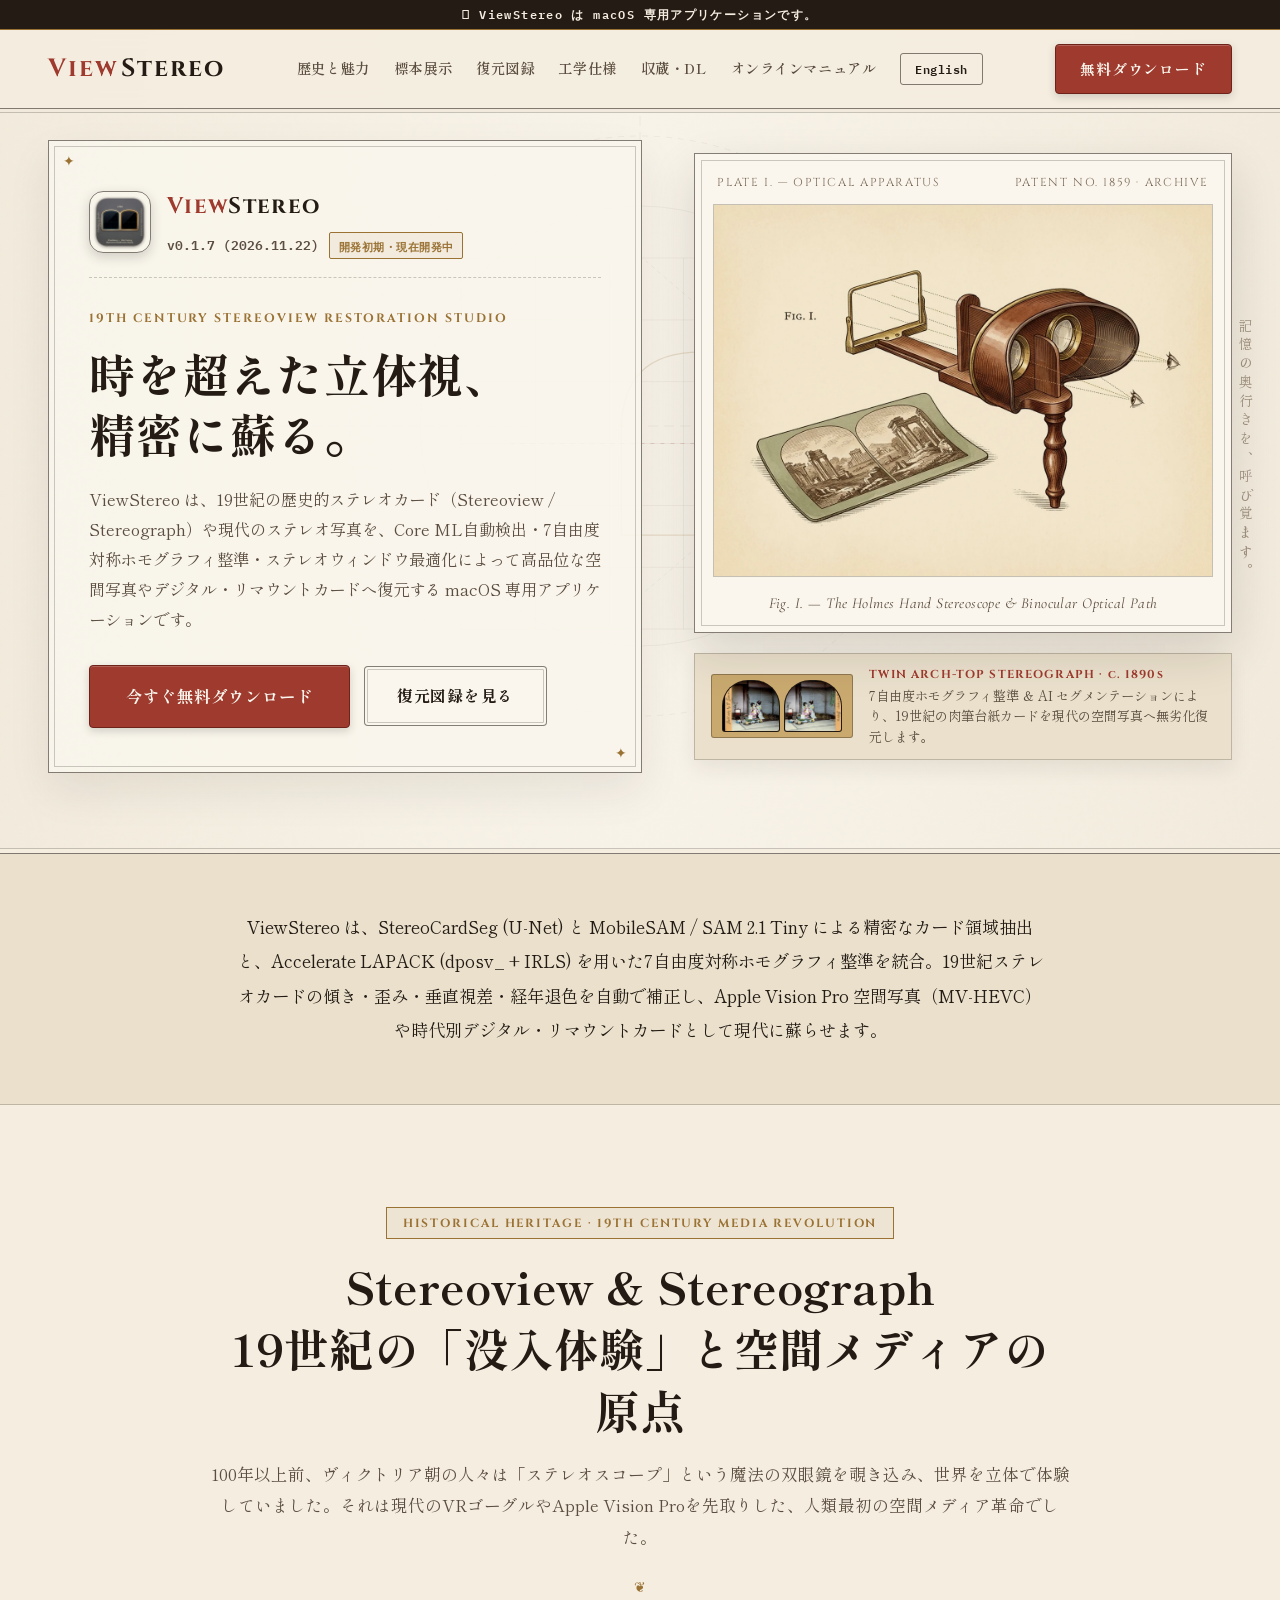
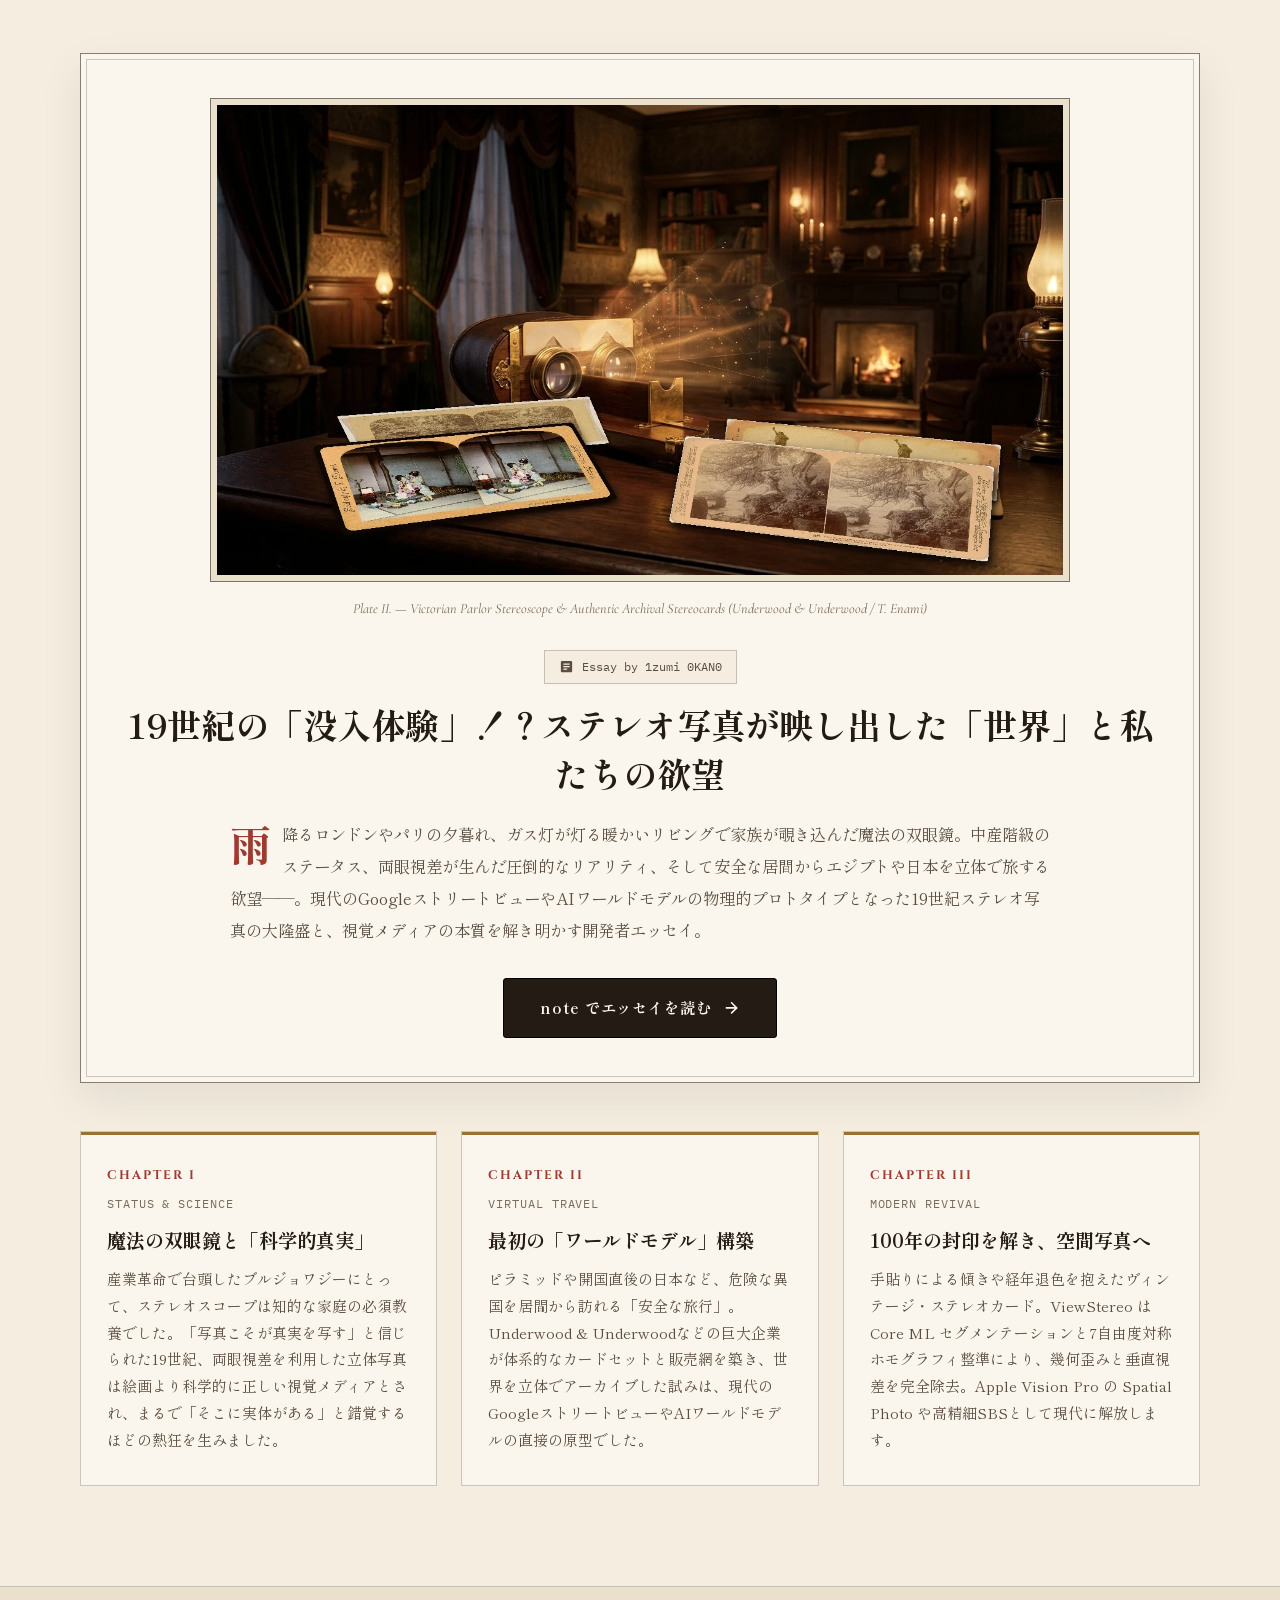
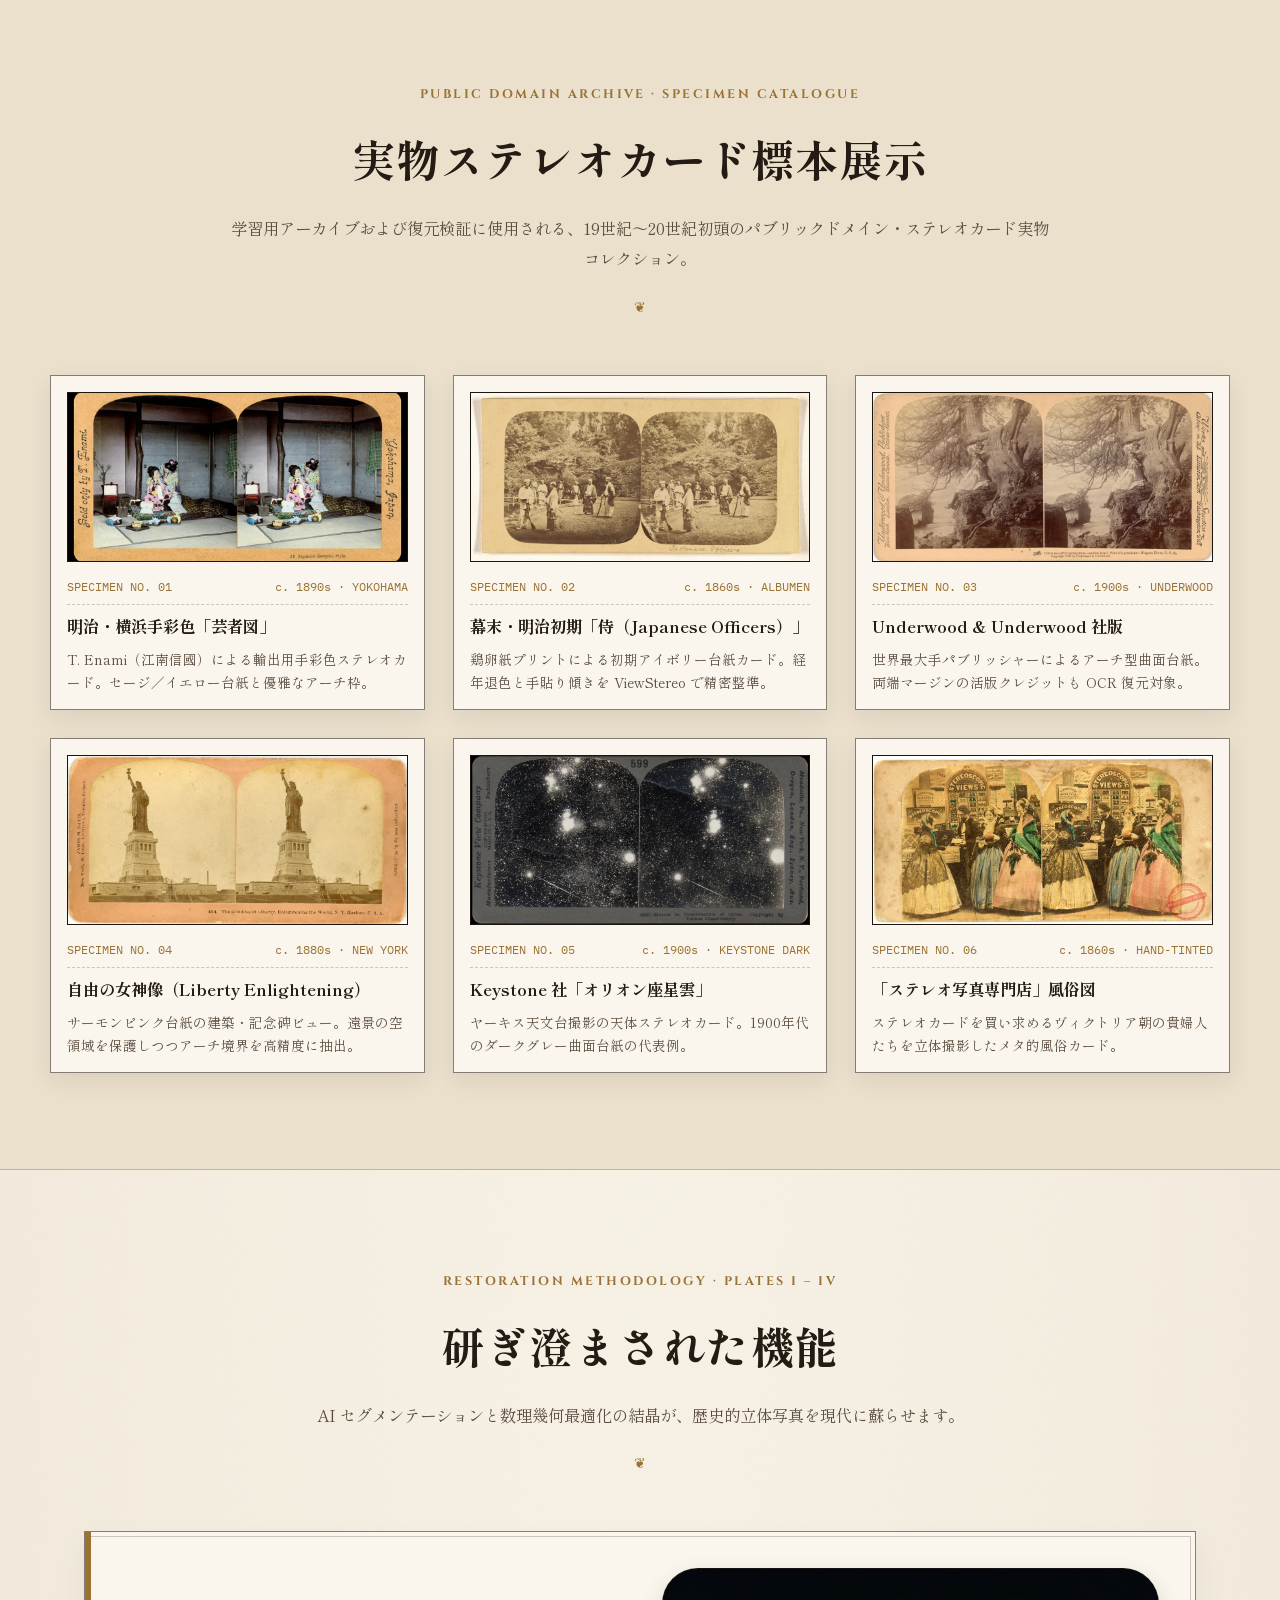
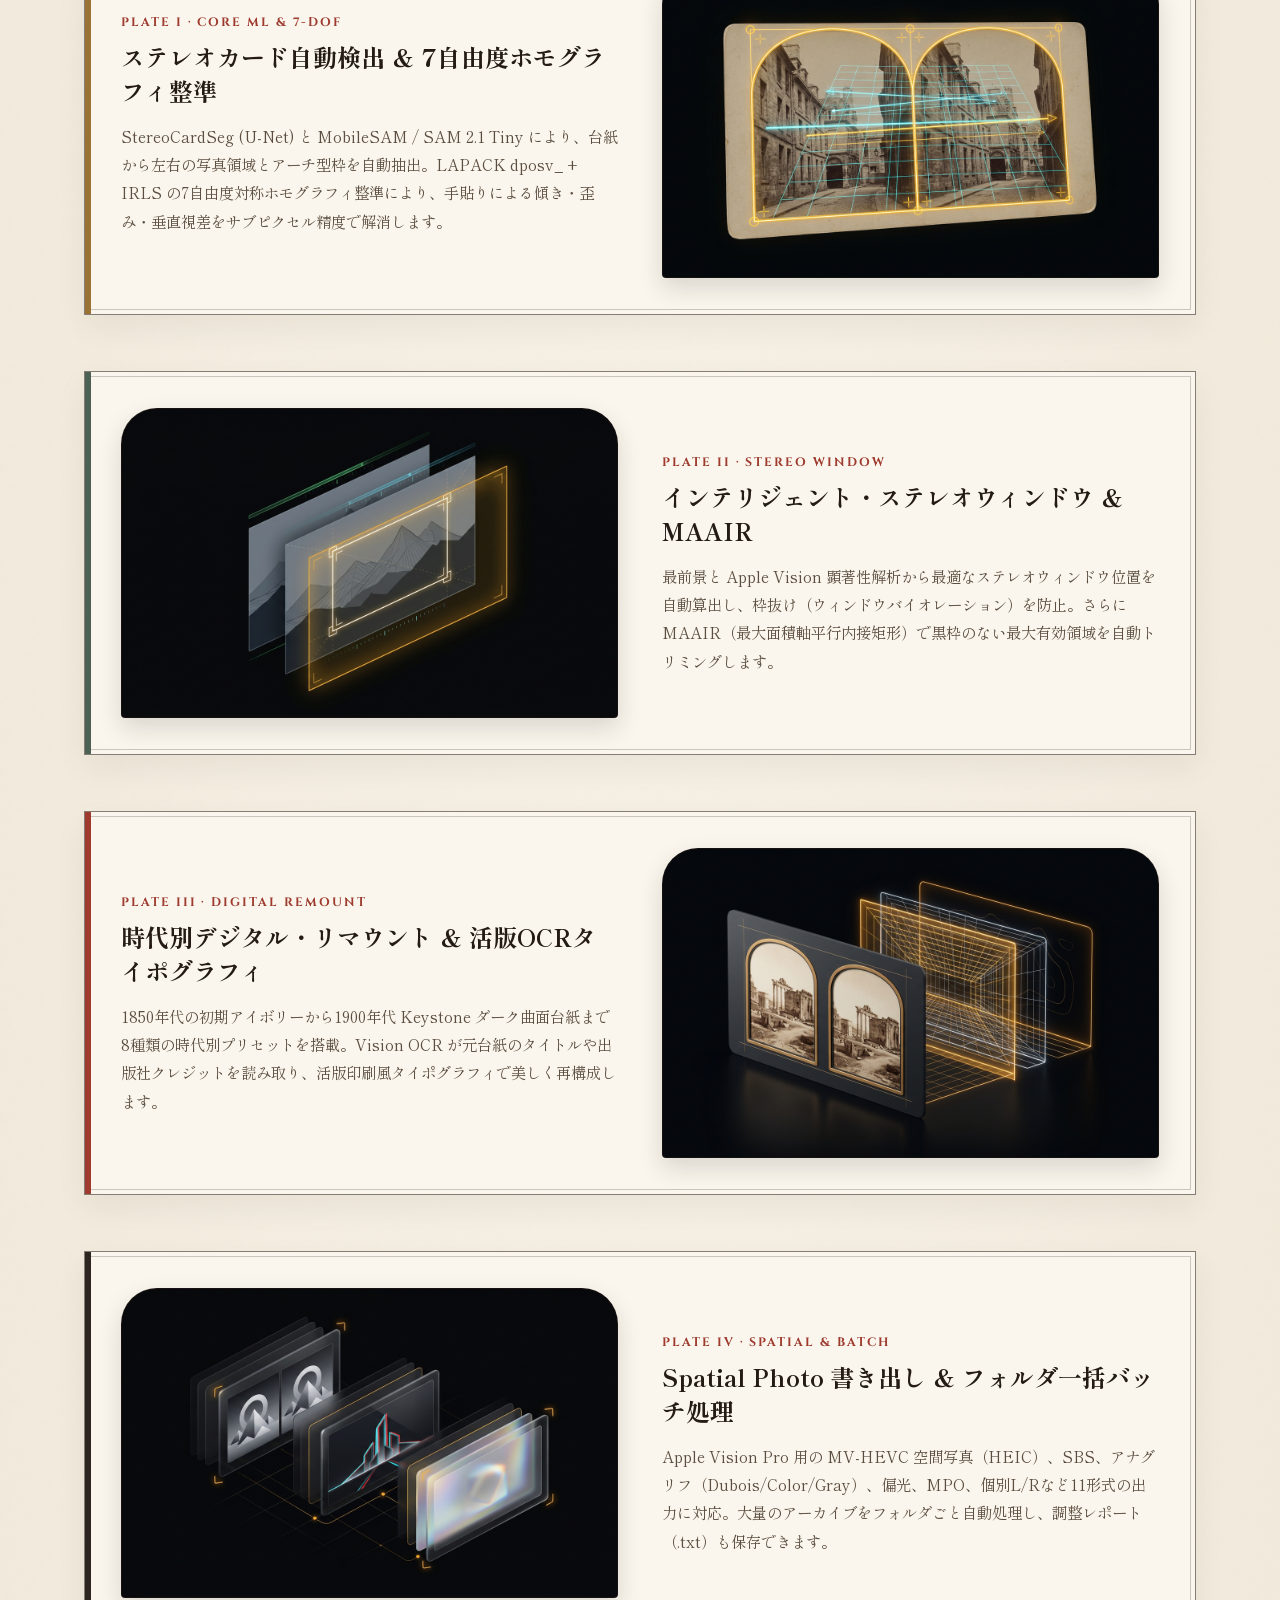
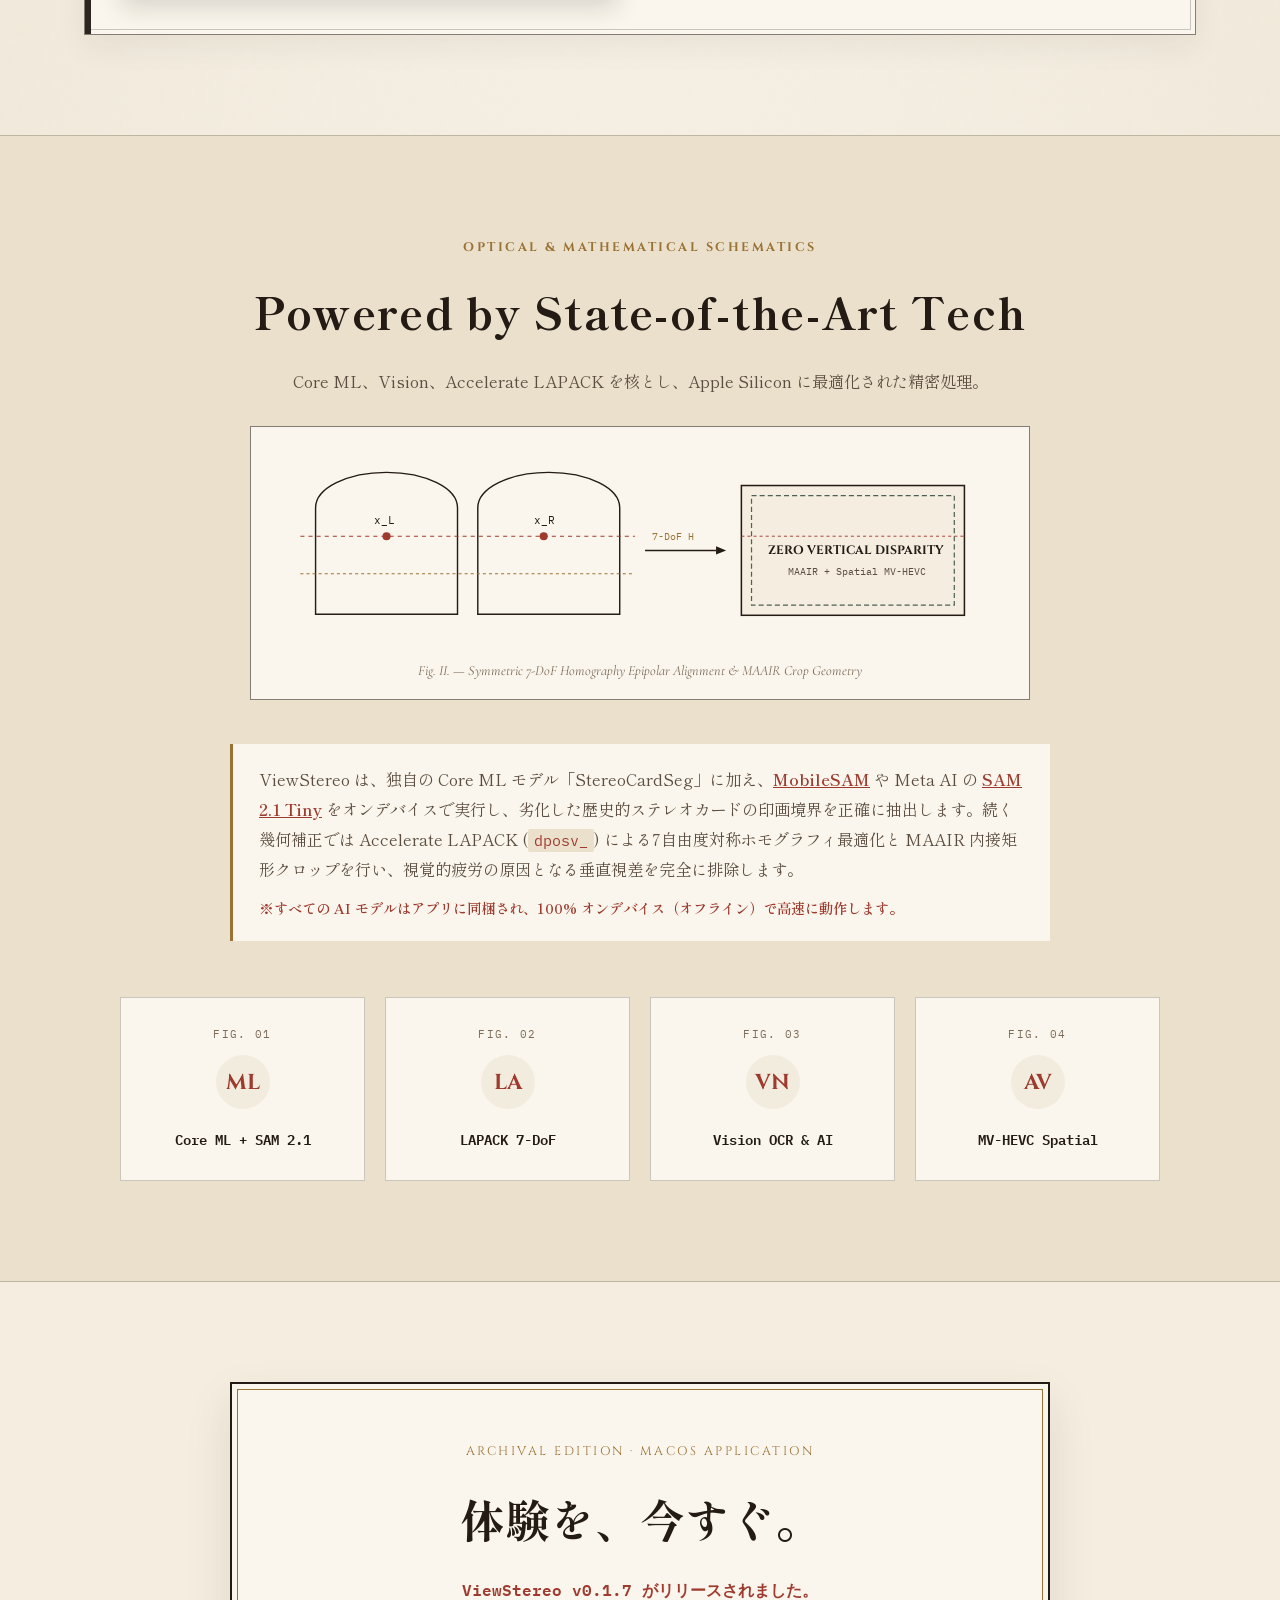
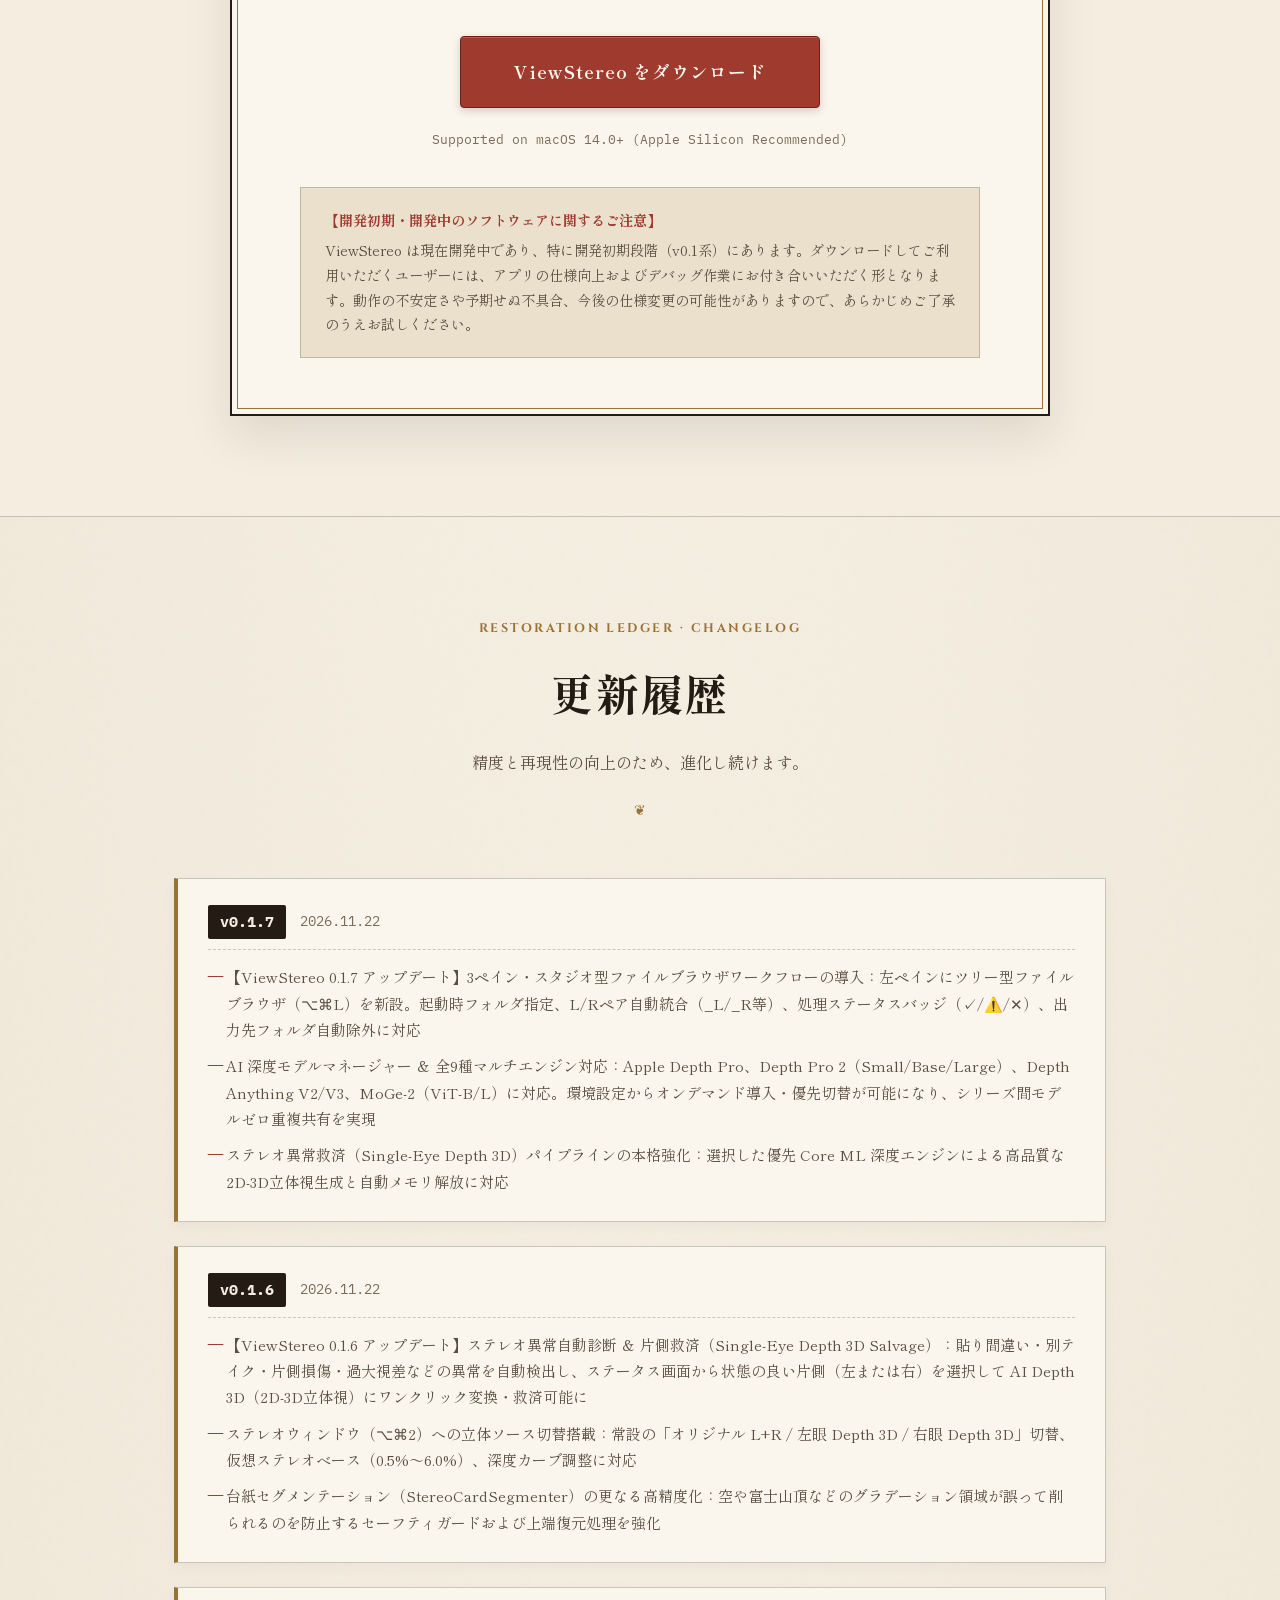
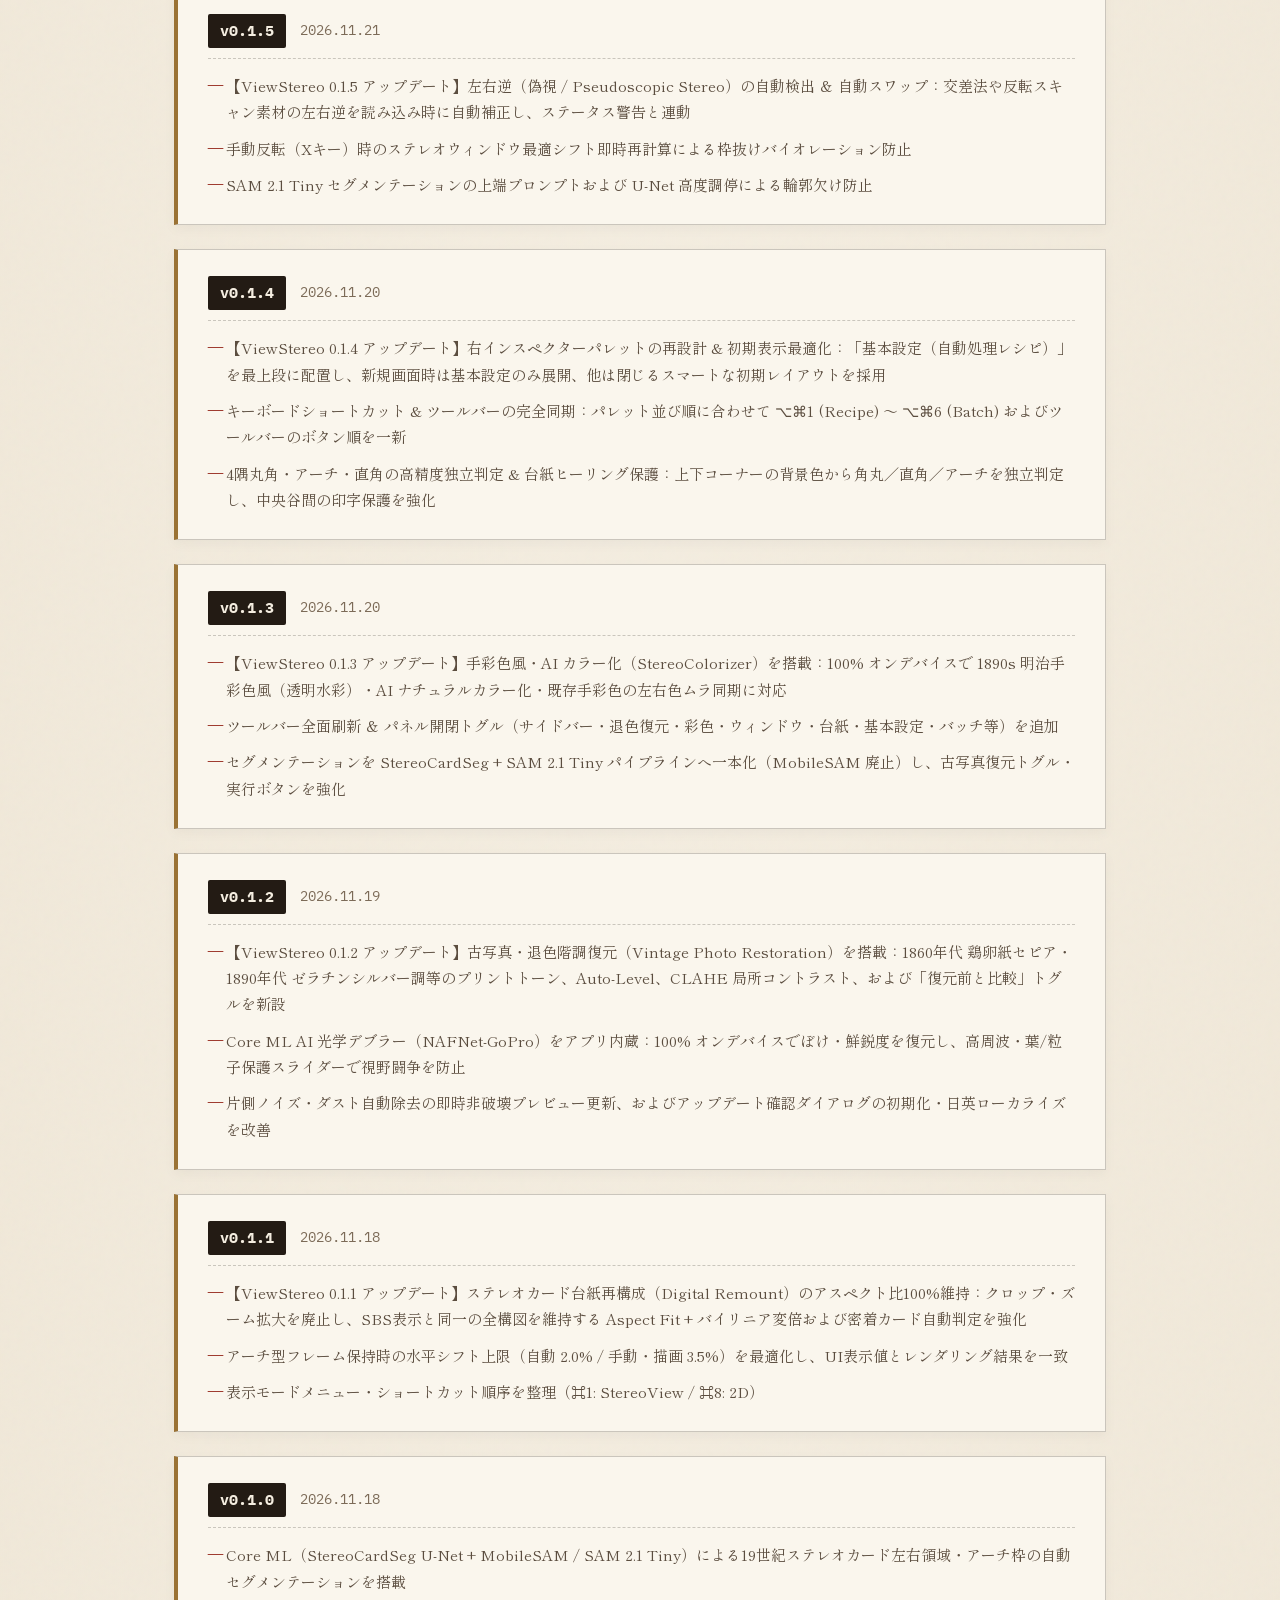
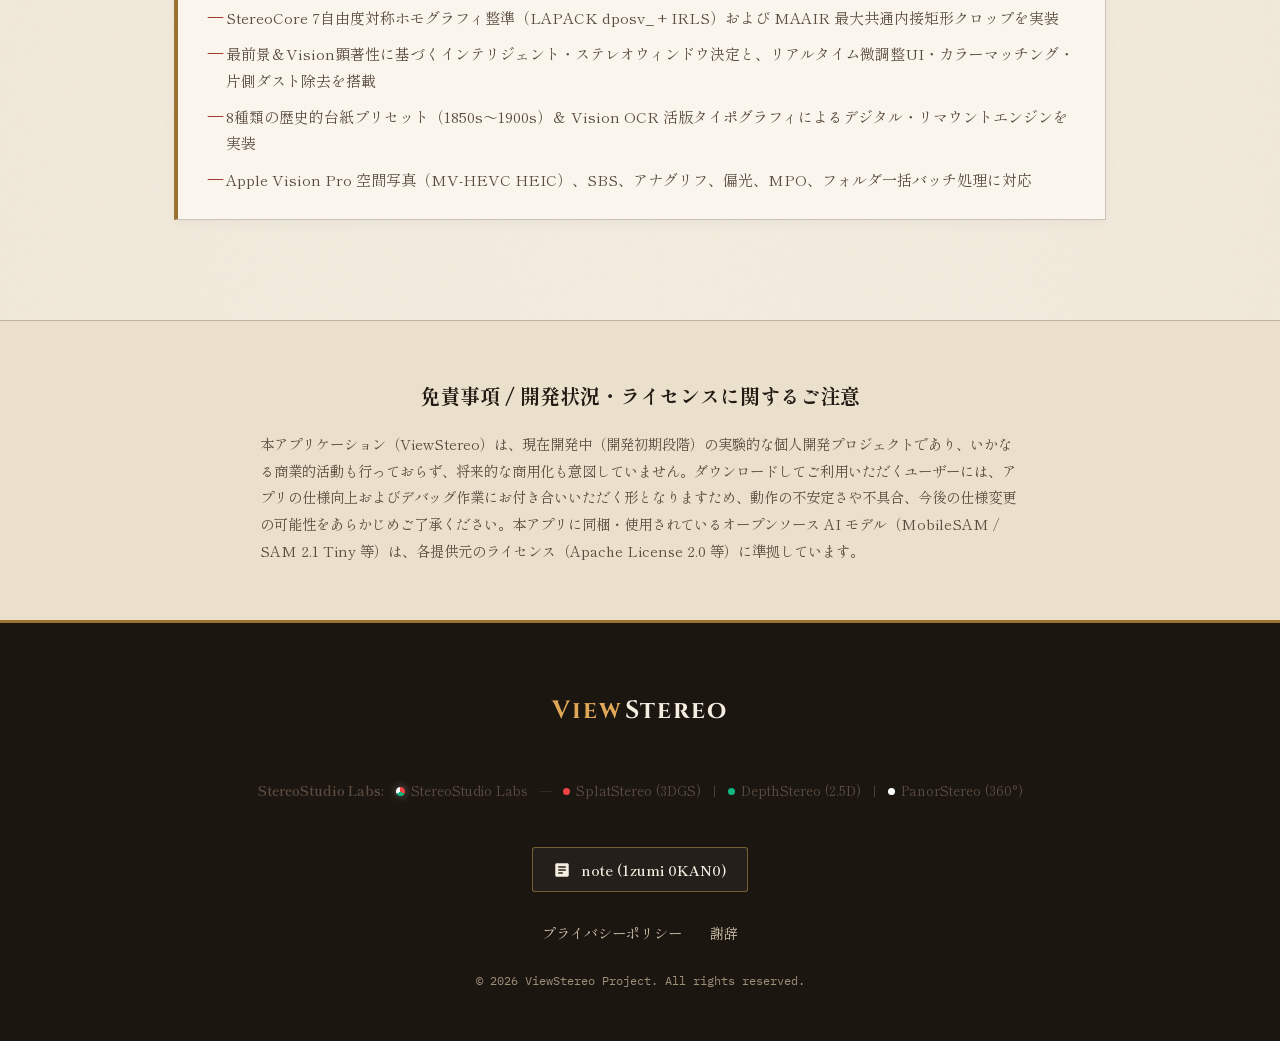
==== commit a478f08e: "style(website): redesign ViewStereo site in 19th-century Archival Parchment classical catalog theme" ====
--- a/website/index.html
+++ b/website/index.html
@@ -9,31 +9,32 @@
     <!-- Open Graph / Facebook -->
     <meta property="og:title" content="ViewStereo | 歴史的ステレオカード復元 & インテリジェント・ステレオウィンドウスタジオ">
     <meta property="og:description" content="19世紀の歴史的ステレオカード（Stereoview）および現代ステレオ写真を、Core ML自動検出・7自由度対称ホモグラフィ整準・ステレオウィンドウ最適化によって高品位な空間写真・SBS・デジタルリマウントカードへ復元する macOS 専用アプリ。">
-    <meta property="og:image" content="https://viewstereo.p-media.jp/assets/share.jpg?v=0.1.7">
+    <meta property="og:image" content="https://viewstereo.p-media.jp/assets/share.jpg?v=0.1.8">
     <meta property="og:type" content="website">
 
     <!-- Twitter -->
     <meta name="twitter:card" content="summary_large_image">
     <meta name="twitter:title" content="ViewStereo | 歴史的ステレオカード復元 & インテリジェント・ステレオウィンドウスタジオ">
     <meta name="twitter:description" content="19世紀の歴史的ステレオカード（Stereoview）および現代ステレオ写真を、Core ML自動検出・7自由度対称ホモグラフィ整準・ステレオウィンドウ最適化によって高品位な空間写真・SBS・デジタルリマウントカードへ復元する macOS 専用アプリ。">
-    <meta name="twitter:image" content="https://viewstereo.p-media.jp/assets/share.jpg?v=0.1.7">
-
-    <link rel="icon" type="image/png" href="favicon.png?v=0.1.7">
-    <link rel="apple-touch-icon" href="apple-touch-icon.png?v=0.1.7">
-    <link rel="stylesheet" href="styles.css?v=0.1.7">
-    <link rel="stylesheet" href="trilogy-shared.css?v=0.1.7">
+    <meta name="twitter:image" content="https://viewstereo.p-media.jp/assets/share.jpg?v=0.1.8">
+
+    <link rel="icon" type="image/png" href="favicon.png?v=0.1.8">
+    <link rel="apple-touch-icon" href="apple-touch-icon.png?v=0.1.8">
+    <link rel="stylesheet" href="styles.css?v=0.1.8">
+    <link rel="stylesheet" href="trilogy-shared.css?v=0.1.8">
 </head>
 <body>
 
     <div class="mac-exclusive-banner" data-i18n="mac-exclusive"> ViewStereo は macOS 専用アプリケーションです。</div>
 
     <nav>
-        <div class="logo"><span class="depth">View</span><span class="stereo">Stereo</span></div>
+        <a href="#" class="logo"><span class="depth">View</span><span class="stereo">Stereo</span></a>
         <div class="nav-links">
-            <a href="#stereoview" data-i18n="nav-stereoview">ステレオ写真の歴史</a>
-            <a href="#features" data-i18n="nav-features">機能</a>
-            <a href="#tech" data-i18n="nav-tech">テクノロジー</a>
-            <a href="#download" data-i18n="nav-download">ダウンロード</a>
+            <a href="#stereoview" data-i18n="nav-stereoview">歴史と魅力</a>
+            <a href="#specimens" data-i18n="nav-specimens">標本展示</a>
+            <a href="#features" data-i18n="nav-features">復元図録</a>
+            <a href="#tech" data-i18n="nav-tech">工学仕様</a>
+            <a href="#download" data-i18n="nav-download">収蔵・DL</a>
             <a href="docs.html" data-i18n="foot-doc">オンラインマニュアル</a>
             <button class="lang-toggle" id="lang-toggle">English</button>
         </div>
@@ -44,14 +45,25 @@
 
     <section class="hero">
         <div class="hero-background">
-            <div class="hero-ambient-glow"></div>
             <canvas id="spatial-canvas" class="hero-canvas"></canvas>
-        </div>
+            <!-- Faint 19th-Century Optical Patent Engraving Watermark -->
+            <div class="hero-engraving-watermark" aria-hidden="true">
+                <svg viewBox="0 0 1200 700" width="1200" height="700" fill="none" stroke="#231B14" stroke-width="1">
+                    <circle cx="600" cy="350" r="290" stroke-dasharray="6 6"/>
+                    <circle cx="600" cy="350" r="220"/>
+                    <line x1="80" y1="350" x2="1120" y2="350" stroke-dasharray="10 6"/>
+                    <line x1="600" y1="40" x2="600" y2="660" stroke-dasharray="10 6"/>
+                    <path d="M 320 420 L 600 180 L 880 420" stroke-dasharray="4 4"/>
+                    <path d="M 320 280 L 600 520 L 880 280" stroke-dasharray="4 4"/>
+                </svg>
+            </div>
+        </div>
+
         <div class="hero-content">
             <div class="hero-text-panel reveal">
                 <div class="hero-app-header">
                     <a href="#download" class="hero-app-badge-icon" title="ViewStereo">
-                        <img src="assets/app_icon.png?v=0.1.7" alt="ViewStereo Icon" width="512" height="512" fetchpriority="high">
+                        <img src="assets/app_icon.png?v=0.1.8" alt="ViewStereo Icon" width="512" height="512" fetchpriority="high">
                     </a>
                     <div>
                         <div class="hero-app-name"><span class="depth">View</span><span class="stereo">Stereo</span></div>
@@ -65,57 +77,39 @@
                 <h1 data-i18n="hero-title"><span>時を超えた立体視、</span><br><span>精密に蘇る。</span></h1>
                 <p data-i18n="hero-subtitle">ViewStereo は、19世紀の歴史的ステレオカード（Stereoview / Stereograph）や現代のステレオ写真を、Core ML自動検出・7自由度対称ホモグラフィ整準・ステレオウィンドウ最適化によって高品位な空間写真やデジタル・リマウントカードへ復元する macOS 専用アプリケーションです。</p>
                 <div class="hero-btns">
-                    <a href="#download" class="btn-cta" data-i18n="btn-try-free" style="padding: 16px 40px; font-size: 1.1rem;">今すぐ無料ダウンロード</a>
-                    <a href="#features" class="btn-secondary" data-i18n="btn-view-features">機能を見る</a>
-                </div>
-            </div>
-
-            <!-- 3D Studio Mockup Showcase -->
+                    <a href="#download" class="btn-cta" data-i18n="btn-try-free" style="padding: 15px 36px; font-size: 1.02rem;">今すぐ無料ダウンロード</a>
+                    <a href="#features" class="btn-secondary" data-i18n="btn-view-features">復元図録を見る</a>
+                </div>
+            </div>
+
+            <!-- Right Showcase: Classical Copperplate Engraving Plate + Authentic Arch-Top Card -->
             <div class="hero-showcase reveal" id="hero-showcase">
-                <div class="studio-window">
-                    <div class="window-header">
-                        <div class="traffic-lights">
-                            <span class="light close"></span>
-                            <span class="light minimize"></span>
-                            <span class="light maximize"></span>
+                <div class="catalog-plate-frame">
+                    <div class="plate-caption-top">
+                        <span>PLATE I. — OPTICAL APPARATUS</span>
+                        <span>PATENT NO. 1859 · ARCHIVE</span>
+                    </div>
+                    <div class="plate-artwork-wrap">
+                        <picture>
+                            <source type="image/webp" srcset="assets/stereoscope_plate_1.webp?v=0.1.8">
+                            <img src="assets/stereoscope_plate_1.jpg?v=0.1.8" alt="19th Century Holmes Stereoscope Optical Engraving" width="1200" height="896" fetchpriority="high">
+                        </picture>
+                    </div>
+                    <div class="plate-caption-bottom" data-i18n="hero-plate-caption">Fig. I. — The Holmes Hand Stereoscope &amp; Binocular Optical Path</div>
+                </div>
+
+                <div class="hero-arch-preview">
+                    <div class="arch-pair-mini" aria-hidden="true">
+                        <div class="arch-lens-window left">
+                            <img src="assets/specimen_01_enami_geisha.webp?v=0.1.8" alt="">
                         </div>
-                        <div class="window-title">
-                            <span class="window-brand">ViewStereo Studio</span>
-                            <span class="window-file">— 1898_keystone_stereoview_scan.png</span>
+                        <div class="arch-lens-window right">
+                            <img src="assets/specimen_01_enami_geisha.webp?v=0.1.8" alt="">
                         </div>
-                        <div class="window-status-pill">
-                            <span class="status-dot"></span>
-                            <span>7-DoF Rectified</span>
-                        </div>
-                    </div>
-                    <div class="window-viewport">
-                        <div class="layer-stage" id="layer-stage">
-                            <!-- Layer 1: Source Stereoview Card -->
-                            <div class="stage-layer layer-card" data-layer="card">
-                                <div class="layer-tag">1. Vintage Stereoview Scan</div>
-                                <div class="layer-img-container">
-                                    <img src="assets/hero_card.jpg?v=0.1.7" alt="Historical Stereoview Card Scan" width="1376" height="768" fetchpriority="high">
-                                </div>
-                            </div>
-                            <!-- Layer 2: Core ML Card Segmentation & 7-DoF -->
-                            <div class="stage-layer layer-seg" data-layer="seg">
-                                <div class="layer-tag">2. Core ML Seg + 7-DoF Homography</div>
-                                <div class="depth-visual-surface"></div>
-                            </div>
-                            <!-- Layer 3: Intelligent Stereo Window & Remount -->
-                            <div class="stage-layer layer-window" data-layer="window">
-                                <div class="layer-tag">3. Stereo Window &amp; Spatial Photo</div>
-                                <div class="stereo-visual-surface">
-                                    <div class="stereo-grid-overlay"></div>
-                                </div>
-                            </div>
-                        </div>
-                        <!-- Viewport HUD Overlay -->
-                        <div class="viewport-hud">
-                            <div class="hud-pill"><span class="hud-label">MAAIR</span> 0px Border</div>
-                            <div class="hud-pill"><span class="hud-label">Refiner</span> SAM 2.1 Tiny</div>
-                            <div class="hud-pill active"><span class="hud-label">Window</span> Optimal</div>
-                        </div>
+                    </div>
+                    <div class="arch-preview-meta">
+                        <strong data-i18n="hero-arch-tag">TWIN ARCH-TOP STEREOGRAPH · c. 1890s</strong>
+                        <span data-i18n="hero-arch-desc">7自由度ホモグラフィ整準 ＆ AI セグメンテーションにより、19世紀の肉筆台紙カードを現代の空間写真へ無劣化復元します。</span>
                     </div>
                 </div>
             </div>
@@ -125,7 +119,7 @@
     <section class="about-project">
         <div class="container reveal">
             <p data-i18n="about-desc">
-                <!-- Content will be injected by script.js -->
+                <!-- Content injected by script.js -->
             </p>
         </div>
     </section>
@@ -142,19 +136,21 @@
                 <p class="heritage-subtitle" data-i18n="heritage-subtitle">
                     100年以上前、ヴィクトリア朝の人々は「ステレオスコープ」という魔法の双眼鏡を覗き込み、世界を立体で体験していました。それは現代のVRゴーグルやApple Vision Proを先取りした、人類最初の空間メディア革命でした。
                 </p>
-            </div>
-
-            <!-- Main Story Feature Card (Based on note essay) -->
+                <div class="ornament-divider">❦</div>
+            </div>
+
+            <!-- Main Story Feature Card -->
             <div class="story-card heritage-story-card">
                 <div class="story-image-container">
                     <picture>
-                        <source type="image/webp" srcset="assets/story_stereoview.webp?v=0.1.7">
-                        <img src="assets/story_stereoview.jpg?v=0.1.7" alt="19th Century Stereoview Experience" class="story-image" width="1280" height="720" loading="lazy">
+                        <source type="image/webp" srcset="assets/story_stereoview.webp?v=0.1.8">
+                        <img src="assets/story_stereoview.jpg?v=0.1.8" alt="19th Century Stereoview Experience" class="story-image" width="1280" height="720" loading="lazy">
                     </picture>
                 </div>
+                <div class="story-plate-caption" data-i18n="story-plate-caption">Plate II. — Victorian Parlor Stereoscope &amp; Authentic Archival Stereocards (Underwood &amp; Underwood / T. Enami)</div>
                 <div class="story-card-body">
                     <div class="story-badge-note">
-                        <svg viewBox="0 0 24 24" width="16" height="16" fill="currentColor"><path d="M19 3H5c-1.1 0-2 .9-2 2v14c0 1.1.9 2 2 2h14c1.1 0 2-.9 2-2V5c0-1.1-.9-2-2-2zm-2 10H7v-2h10v2zm0-4H7V7h10v2zm-4 8H7v-2h6v2z"/></svg>
+                        <svg viewBox="0 0 24 24" width="15" height="15" fill="currentColor"><path d="M19 3H5c-1.1 0-2 .9-2 2v14c0 1.1.9 2 2 2h14c1.1 0 2-.9 2-2V5c0-1.1-.9-2-2-2zm-2 10H7v-2h10v2zm0-4H7V7h10v2zm-4 8H7v-2h6v2z"/></svg>
                         <span>Essay by 1zumi 0KAN0</span>
                     </div>
                     <h3 class="story-title" data-i18n="story-essay-title">19世紀の「没入体験」！？ステレオ写真が映し出した「世界」と私たちの欲望</h3>
@@ -163,34 +159,34 @@
                     </p>
                     <a href="https://note.com/haeckel/n/n31372cc17f94?magazine_key=m24d5931d3b7e" target="_blank" rel="noopener noreferrer" class="btn-story" id="btn-note-essay">
                         <span data-i18n="story-btn-text">note でエッセイを読む</span>
-                        <svg viewBox="0 0 24 24" width="20" height="20" class="btn-story-icon">
+                        <svg viewBox="0 0 24 24" width="18" height="18" class="btn-story-icon">
                             <path fill="currentColor" d="M5 13h11.86l-5.43 5.43 1.42 1.42L21.14 12l-8.29-8.29-1.42 1.42 5.43 5.43H5v2z"/>
                         </svg>
                     </a>
                 </div>
             </div>
 
-            <!-- Heritage Detail 3-Column Pillars -->
+            <!-- Heritage 3-Column Pillars -->
             <div class="heritage-pillars">
                 <div class="pillar-card">
-                    <div class="pillar-number">01</div>
-                    <div class="pillar-tag" data-i18n="pillar-1-tag">Status &amp; Science</div>
+                    <div class="pillar-number">CHAPTER I</div>
+                    <span class="pillar-tag" data-i18n="pillar-1-tag">Status &amp; Science</span>
                     <h4 data-i18n="pillar-1-title">魔法の双眼鏡と「科学的真実」</h4>
                     <p data-i18n="pillar-1-desc">
                         産業革命で台頭したブルジョワジーにとって、ステレオスコープは知的な家庭の必須教養でした。「写真こそが真実を写す」と信じられた19世紀、両眼視差を利用した立体写真は絵画より科学的に正しい視覚メディアとされ、まるで「そこに実体がある」と錯覚するほどの熱狂を生みました。
                     </p>
                 </div>
                 <div class="pillar-card">
-                    <div class="pillar-number">02</div>
-                    <div class="pillar-tag" data-i18n="pillar-2-tag">Virtual Travel</div>
+                    <div class="pillar-number">CHAPTER II</div>
+                    <span class="pillar-tag" data-i18n="pillar-2-tag">Virtual Travel</span>
                     <h4 data-i18n="pillar-2-title">最初の「ワールドモデル」構築</h4>
                     <p data-i18n="pillar-2-desc">
                         ピラミッドや開国直後の日本など、危険な異国を居間から訪れる「安全な旅行」。Underwood &amp; Underwoodなどの巨大企業が体系的なカードセットと販売網を築き、世界を立体でアーカイブした試みは、現代のGoogleストリートビューやAIワールドモデルの直接の原型でした。
                     </p>
                 </div>
                 <div class="pillar-card">
-                    <div class="pillar-number">03</div>
-                    <div class="pillar-tag" data-i18n="pillar-3-tag">Modern Revival</div>
+                    <div class="pillar-number">CHAPTER III</div>
+                    <span class="pillar-tag" data-i18n="pillar-3-tag">Modern Revival</span>
                     <h4 data-i18n="pillar-3-title">100年の封印を解き、空間写真へ</h4>
                     <p data-i18n="pillar-3-desc">
                         手貼りによる傾きや経年退色を抱えたヴィンテージ・ステレオカード。ViewStereo は Core ML セグメンテーションと7自由度対称ホモグラフィ整準により、幾何歪みと垂直視差を完全除去。Apple Vision Pro の Spatial Photo や高精細SBSとして現代に解放します。
@@ -200,85 +196,229 @@
         </div>
     </section>
 
+    <!-- Authentic Public-Domain Specimen Gallery -->
+    <section class="specimens-section" id="specimens">
+        <div class="container">
+            <div class="section-header reveal">
+                <span class="plate-kicker">PUBLIC DOMAIN ARCHIVE · SPECIMEN CATALOGUE</span>
+                <h2 data-i18n="spec-header-title">実物ステレオカード標本展示</h2>
+                <p data-i18n="spec-header-subtitle">学習用アーカイブおよび復元検証に使用される、19世紀〜20世紀初頭のパブリックドメイン・ステレオカード実物コレクション。</p>
+                <div class="ornament-divider">❦</div>
+            </div>
+
+            <div class="specimens-grid reveal">
+                <article class="specimen-card">
+                    <div class="specimen-thumb">
+                        <picture>
+                            <source type="image/webp" srcset="assets/specimen_01_enami_geisha.webp?v=0.1.8">
+                            <img src="assets/specimen_01_enami_geisha.jpg?v=0.1.8" alt="T. Enami Hand-Tinted Japanese Geisha Girls Stereoview" loading="lazy">
+                        </picture>
+                    </div>
+                    <div class="specimen-meta">
+                        <span>SPECIMEN NO. 01</span>
+                        <span>c. 1890s · YOKOHAMA</span>
+                    </div>
+                    <h4 data-i18n="spec-1-title">明治・横浜手彩色「芸者図」</h4>
+                    <p data-i18n="spec-1-desc">T. Enami（江南信國）による輸出用手彩色ステレオカード。セージ／イエロー台紙と優雅なアーチ枠。</p>
+                </article>
+
+                <article class="specimen-card">
+                    <div class="specimen-thumb">
+                        <picture>
+                            <source type="image/webp" srcset="assets/specimen_02_samurai.webp?v=0.1.8">
+                            <img src="assets/specimen_02_samurai.jpg?v=0.1.8" alt="Japanese Officers Samurai Stereoview" loading="lazy">
+                        </picture>
+                    </div>
+                    <div class="specimen-meta">
+                        <span>SPECIMEN NO. 02</span>
+                        <span>c. 1860s · ALBUMEN</span>
+                    </div>
+                    <h4 data-i18n="spec-2-title">幕末・明治初期「侍（Japanese Officers）」</h4>
+                    <p data-i18n="spec-2-desc">鶏卵紙プリントによる初期アイボリー台紙カード。経年退色と手貼り傾きを ViewStereo で精密整準。</p>
+                </article>
+
+                <article class="specimen-card">
+                    <div class="specimen-thumb">
+                        <picture>
+                            <source type="image/webp" srcset="assets/specimen_03_underwood.webp?v=0.1.8">
+                            <img src="assets/specimen_03_underwood.jpg?v=0.1.8" alt="Underwood &amp; Underwood Publishers Stereoview" loading="lazy">
+                        </picture>
+                    </div>
+                    <div class="specimen-meta">
+                        <span>SPECIMEN NO. 03</span>
+                        <span>c. 1900s · UNDERWOOD</span>
+                    </div>
+                    <h4 data-i18n="spec-3-title">Underwood &amp; Underwood 社版</h4>
+                    <p data-i18n="spec-3-desc">世界最大手パブリッシャーによるアーチ型曲面台紙。両端マージンの活版クレジットも OCR 復元対象。</p>
+                </article>
+
+                <article class="specimen-card">
+                    <div class="specimen-thumb">
+                        <picture>
+                            <source type="image/webp" srcset="assets/specimen_04_liberty.webp?v=0.1.8">
+                            <img src="assets/specimen_04_liberty.jpg?v=0.1.8" alt="Statue of Liberty New York Stereoview" loading="lazy">
+                        </picture>
+                    </div>
+                    <div class="specimen-meta">
+                        <span>SPECIMEN NO. 04</span>
+                        <span>c. 1880s · NEW YORK</span>
+                    </div>
+                    <h4 data-i18n="spec-4-title">自由の女神像（Liberty Enlightening）</h4>
+                    <p data-i18n="spec-4-desc">サーモンピンク台紙の建築・記念碑ビュー。遠景の空領域を保護しつつアーチ境界を高精度に抽出。</p>
+                </article>
+
+                <article class="specimen-card">
+                    <div class="specimen-thumb">
+                        <picture>
+                            <source type="image/webp" srcset="assets/specimen_05_keystone_orion.webp?v=0.1.8">
+                            <img src="assets/specimen_05_keystone_orion.jpg?v=0.1.8" alt="Keystone View Company Constellation of Orion" loading="lazy">
+                        </picture>
+                    </div>
+                    <div class="specimen-meta">
+                        <span>SPECIMEN NO. 05</span>
+                        <span>c. 1900s · KEYSTONE DARK</span>
+                    </div>
+                    <h4 data-i18n="spec-5-title">Keystone 社「オリオン座星雲」</h4>
+                    <p data-i18n="spec-5-desc">ヤーキス天文台撮影の天体ステレオカード。1900年代のダークグレー曲面台紙の代表例。</p>
+                </article>
+
+                <article class="specimen-card">
+                    <div class="specimen-thumb">
+                        <picture>
+                            <source type="image/webp" srcset="assets/specimen_06_emporium.webp?v=0.1.8">
+                            <img src="assets/specimen_06_emporium.jpg?v=0.1.8" alt="Victorian Stereoscopic Views Emporium" loading="lazy">
+                        </picture>
+                    </div>
+                    <div class="specimen-meta">
+                        <span>SPECIMEN NO. 06</span>
+                        <span>c. 1860s · HAND-TINTED</span>
+                    </div>
+                    <h4 data-i18n="spec-6-title">「ステレオ写真専門店」風俗図</h4>
+                    <p data-i18n="spec-6-desc">ステレオカードを買い求めるヴィクトリア朝の貴婦人たちを立体撮影したメタ的風俗カード。</p>
+                </article>
+            </div>
+        </div>
+    </section>
+
+    <!-- Features Section (Archival Restoration Plates) -->
     <section class="features" id="features">
         <div class="section-header reveal">
+            <span class="plate-kicker">RESTORATION METHODOLOGY · PLATES I – IV</span>
             <h2 data-i18n="feat-header-title">研ぎ澄まされた機能</h2>
             <p data-i18n="feat-header-subtitle">AI セグメンテーションと数理幾何最適化の結晶が、歴史的立体写真を現代に蘇らせます。</p>
+            <div class="ornament-divider">❦</div>
         </div>
 
         <div class="feature-gallery">
             <div class="feature-item reveal">
                 <div class="feature-info">
-                    <div class="badge-zen">Core ML &amp; 7-DoF</div>
+                    <span class="feature-plate-label">PLATE I · CORE ML &amp; 7-DOF</span>
                     <h3 data-i18n="feat-1-title">ステレオカード自動検出 ＆ 7自由度ホモグラフィ整準</h3>
                     <p data-i18n="feat-1-desc">StereoCardSeg (U-Net) と MobileSAM / SAM 2.1 Tiny により、台紙から左右の写真領域とアーチ型枠を自動抽出。LAPACK dposv_ + IRLS の7自由度対称ホモグラフィ整準により、手貼りによる傾き・歪み・垂直視差をサブピクセル精度で解消します。</p>
                 </div>
-                <div class="feature-visual" style="background-image: url('assets/feat_ai.jpg?v=0.1.7');"></div>
+                <div class="feature-visual" style="background-image: url('assets/feat_ai.jpg?v=0.1.8');"></div>
             </div>
 
             <div class="feature-item reveal">
                 <div class="feature-info">
-                    <div class="badge-zen">Stereo Window</div>
+                    <span class="feature-plate-label">PLATE II · STEREO WINDOW</span>
                     <h3 data-i18n="feat-2-title">インテリジェント・ステレオウィンドウ ＆ MAAIR</h3>
                     <p data-i18n="feat-2-desc">最前景と Apple Vision 顕著性解析から最適なステレオウィンドウ位置を自動算出し、枠抜け（ウィンドウバイオレーション）を防止。さらに MAAIR（最大面積軸平行内接矩形）で黒枠のない最大有効領域を自動トリミングします。</p>
                 </div>
-                <div class="feature-visual" style="background-image: url('assets/feat_window.jpg?v=0.1.7');"></div>
+                <div class="feature-visual" style="background-image: url('assets/feat_window.jpg?v=0.1.8');"></div>
             </div>
 
             <div class="feature-item reveal">
                 <div class="feature-info">
-                    <div class="badge-zen">Digital Remount</div>
+                    <span class="feature-plate-label">PLATE III · DIGITAL REMOUNT</span>
                     <h3 data-i18n="feat-3-title">時代別デジタル・リマウント ＆ 活版OCRタイポグラフィ</h3>
                     <p data-i18n="feat-3-desc">1850年代の初期アイボリーから1900年代 Keystone ダーク曲面台紙まで8種類の時代別プリセットを搭載。Vision OCR が元台紙のタイトルや出版社クレジットを読み取り、活版印刷風タイポグラフィで美しく再構成します。</p>
                 </div>
-                <div class="feature-visual" style="background-image: url('assets/feat_remount.jpg?v=0.1.7');"></div>
+                <div class="feature-visual" style="background-image: url('assets/feat_remount.jpg?v=0.1.8');"></div>
             </div>
 
             <div class="feature-item reveal">
                 <div class="feature-info">
-                    <div class="badge-zen">Spatial &amp; Batch</div>
+                    <span class="feature-plate-label">PLATE IV · SPATIAL &amp; BATCH</span>
                     <h3 data-i18n="feat-4-title">Spatial Photo 書き出し ＆ フォルダ一括バッチ処理</h3>
                     <p data-i18n="feat-4-desc">Apple Vision Pro 用の MV-HEVC 空間写真（HEIC）、SBS、アナグリフ（Dubois/Color/Gray）、偏光、MPO、個別L/Rなど11形式の出力に対応。大量のアーカイブをフォルダごと自動処理し、調整レポート（.txt）も保存できます。</p>
                 </div>
-                <div class="feature-visual" style="background-image: url('assets/feat_export.jpg?v=0.1.7');"></div>
-            </div>
-        </div>
-    </section>
-
+                <div class="feature-visual" style="background-image: url('assets/feat_export.jpg?v=0.1.8');"></div>
+            </div>
+        </div>
+    </section>
+
+    <!-- Tech Section (Optical & Mathematical Schematics) -->
     <section class="tech" id="tech">
         <div class="section-header reveal">
+            <span class="plate-kicker">OPTICAL &amp; MATHEMATICAL SCHEMATICS</span>
             <h2 data-i18n="tech-header-title">Powered by State-of-the-Art Tech</h2>
             <p data-i18n="tech-header-subtitle">Core ML、Vision、Accelerate LAPACK を核とし、Apple Silicon に最適化された精密処理。</p>
-            <div class="tech-description reveal" data-i18n="about-sharp-content" style="max-width: 800px; margin: 30px auto 0; font-size: 1.1rem; line-height: 1.8; color: var(--text-secondary);">
-                <!-- Tech content will be injected by script.js -->
-            </div>
-        </div>
+
+            <!-- Custom 19th-Century Style SVG Schematic: Binocular Epipolar Rectification -->
+            <div class="tech-diagram-wrap">
+                <svg viewBox="0 0 720 200" xmlns="http://www.w3.org/2000/svg" fill="none" aria-label="7-DoF Epipolar Rectification Schematic">
+                    <!-- Left & Right Arch Frames -->
+                    <path d="M 40 165 L 40 60 A 70 35 0 0 1 180 60 L 180 165 Z" stroke="#231B14" stroke-width="1.4" fill="#FAF6ED"/>
+                    <path d="M 200 165 L 200 60 A 70 35 0 0 1 340 60 L 340 165 Z" stroke="#231B14" stroke-width="1.4" fill="#FAF6ED"/>
+                    <!-- Epipolar Horizontal Dashed Guides -->
+                    <line x1="25" y1="88" x2="355" y2="88" stroke="#9E3A2E" stroke-width="1" stroke-dasharray="4 4"/>
+                    <line x1="25" y1="125" x2="355" y2="125" stroke="#9A7234" stroke-width="1" stroke-dasharray="3 3"/>
+                    <!-- Corresponding Points L & R -->
+                    <circle cx="110" cy="88" r="4" fill="#9E3A2E"/>
+                    <circle cx="265" cy="88" r="4" fill="#9E3A2E"/>
+                    <text x="98" y="76" font-family="IBM Plex Mono, monospace" font-size="11" fill="#231B14">x_L</text>
+                    <text x="255" y="76" font-family="IBM Plex Mono, monospace" font-size="11" fill="#231B14">x_R</text>
+                    <!-- Arrow to 7-DoF Matrix -->
+                    <line x1="365" y1="102" x2="435" y2="102" stroke="#231B14" stroke-width="1.5"/>
+                    <polygon points="435,98 445,102 435,106" fill="#231B14"/>
+                    <text x="372" y="92" font-family="IBM Plex Mono, monospace" font-size="10" fill="#9A7234">7-DoF H</text>
+                    <!-- Rectified Stereo Window Box -->
+                    <rect x="460" y="38" width="220" height="128" stroke="#231B14" stroke-width="1.5" fill="#F4EDE0"/>
+                    <rect x="470" y="48" width="200" height="108" stroke="#4D6254" stroke-width="1.2" stroke-dasharray="5 3"/>
+                    <line x1="460" y1="88" x2="680" y2="88" stroke="#9E3A2E" stroke-width="0.9" stroke-dasharray="3 3"/>
+                    <text x="486" y="106" font-family="Cinzel, serif" font-size="12" fill="#231B14" font-weight="700">ZERO VERTICAL DISPARITY</text>
+                    <text x="506" y="126" font-family="IBM Plex Mono, monospace" font-size="10" fill="#5B4D3F">MAAIR + Spatial MV-HEVC</text>
+                </svg>
+                <div class="tech-diagram-caption" data-i18n="tech-diagram-caption">Fig. II. — Symmetric 7-DoF Homography Epipolar Alignment &amp; MAAIR Crop Geometry</div>
+            </div>
+
+            <div class="tech-description reveal" data-i18n="about-sharp-content">
+                <!-- Tech content injected by script.js -->
+            </div>
+        </div>
+
         <div class="tech-grid reveal">
             <div class="tech-item">
+                <span class="tech-fig-num">FIG. 01</span>
                 <div class="tech-icon">ML</div>
-                <span>Core ML + SAM 2.1</span>
+                <span class="tech-name">Core ML + SAM 2.1</span>
             </div>
             <div class="tech-item">
+                <span class="tech-fig-num">FIG. 02</span>
                 <div class="tech-icon">LA</div>
-                <span>LAPACK 7-DoF</span>
+                <span class="tech-name">LAPACK 7-DoF</span>
             </div>
             <div class="tech-item">
+                <span class="tech-fig-num">FIG. 03</span>
                 <div class="tech-icon">VN</div>
-                <span>Vision OCR &amp; AI</span>
+                <span class="tech-name">Vision OCR &amp; AI</span>
             </div>
             <div class="tech-item">
+                <span class="tech-fig-num">FIG. 04</span>
                 <div class="tech-icon">AV</div>
-                <span>MV-HEVC Spatial</span>
-            </div>
-        </div>
-    </section>
-
-    <section class="download" id="download" style="padding: 100px 20px; text-align: center;">
-        <div class="reveal">
-            <h2 data-i18n="dl-title" style="font-size: 3rem; margin-bottom: 24px;">体験を、今すぐ。</h2>
-            <p data-i18n="dl-subtitle" style="color: var(--accent-view-glow); font-weight: 600; text-shadow: 0 0 15px rgba(245, 166, 35, 0.35); margin-bottom: 40px;">ViewStereo v0.1.7 がリリースされました。</p>
-            <a href="https://viewstereo.p-media.jp/ViewStereo.dmg" class="btn-cta" data-i18n="btn-download" style="padding: 20px 60px; font-size: 1.2rem;">ViewStereo をダウンロード</a>
-            <p data-i18n="dl-support" style="margin-top: 20px; font-size: 0.8rem; color: #555;">Supported on macOS 14.0+ (Apple Silicon Recommended)</p>
+                <span class="tech-name">MV-HEVC Spatial</span>
+            </div>
+        </div>
+    </section>
+
+    <section class="download" id="download">
+        <div class="download-plaque reveal">
+            <span class="plate-kicker" style="font-family: var(--font-display); font-size: 0.78rem; letter-spacing: 0.2em; color: var(--accent-brass); display: block; margin-bottom: 12px;">ARCHIVAL EDITION · MACOS APPLICATION</span>
+            <h2 data-i18n="dl-title">体験を、今すぐ。</h2>
+            <p data-i18n="dl-subtitle" class="dl-subtitle-text">ViewStereo v0.1.7 がリリースされました。</p>
+            <a href="https://viewstereo.p-media.jp/ViewStereo.dmg" class="btn-cta" data-i18n="btn-download" style="padding: 18px 52px; font-size: 1.1rem;">ViewStereo をダウンロード</a>
+            <p data-i18n="dl-support" style="margin-top: 20px; font-size: 0.82rem; font-family: var(--font-mono); color: var(--text-muted);">Supported on macOS 14.0+ (Apple Silicon Recommended)</p>
             <div class="dev-notice-box" data-i18n="dev-notice-box">
                 <strong>【開発初期・開発中のソフトウェアに関するご注意】</strong>
                 <p>ViewStereo は現在開発中であり、特に開発初期段階（v0.1系）にあります。ダウンロードしてご利用いただくユーザーには、アプリの仕様向上およびデバッグ作業にお付き合いいただく形となります。動作の不安定さや予期せぬ不具合、今後の仕様変更の可能性がありますので、あらかじめご了承のうえお試しください。</p>
@@ -288,8 +428,10 @@
 
     <section class="updates" id="updates">
         <div class="section-header reveal">
+            <span class="plate-kicker">RESTORATION LEDGER · CHANGELOG</span>
             <h2 data-i18n="upd-header-title">更新履歴</h2>
             <p data-i18n="upd-header-subtitle">精度と再現性の向上のため、進化し続けます。</p>
+            <div class="ornament-divider">❦</div>
         </div>
         <div class="updates-container reveal">
             <!-- v0.1.7 -->
@@ -305,10 +447,10 @@
                 </ul>
             </div>
 
-            <!-- v0.1.7 -->
-            <div class="changelog-item">
-                <div class="version-header">
-                    <span class="version-tag">v0.1.7</span>
+            <!-- v0.1.6 -->
+            <div class="changelog-item">
+                <div class="version-header">
+                    <span class="version-tag">v0.1.6</span>
                     <span class="version-date">2026.11.22</span>
                 </div>
                 <ul class="change-list">
@@ -318,10 +460,10 @@
                 </ul>
             </div>
 
-            <!-- v0.1.7 -->
-            <div class="changelog-item">
-                <div class="version-header">
-                    <span class="version-tag">v0.1.7</span>
+            <!-- v0.1.5 -->
+            <div class="changelog-item">
+                <div class="version-header">
+                    <span class="version-tag">v0.1.5</span>
                     <span class="version-date">2026.11.21</span>
                 </div>
                 <ul class="change-list">
@@ -338,7 +480,7 @@
                     <span class="version-date">2026.11.20</span>
                 </div>
                 <ul class="change-list">
-                    <li data-i18n="upd-014-1">右インスペクターパレットの再設計 & 初期表示の最適化：「基本設定（自動処理レシピ）」を最上段に配置し、新規画面時は基本設定のみ展開、他は閉じるスマートな初期レイアウトを採用</li>
+                    <li data-i18n="upd-014-1">右インスペクターパレットの再設計 & 初期表示最適化：「基本設定（自動処理レシピ）」を最上段に配置し、新規画面時は基本設定のみ展開、他は閉じるスマートな初期レイアウトを採用</li>
                     <li data-i18n="upd-014-2">キーボードショートカット & ツールバーの完全同期：パレット並び順に合わせて ⌥⌘1 (Recipe) 〜 ⌥⌘6 (Batch) およびツールバーのボタン順を一新</li>
                     <li data-i18n="upd-014-3">4隅丸角・アーチ・直角の高精度独立判定 & 台紙ヒーリング保護：上下コーナーの背景色から角丸／直角／アーチを独立判定し、中央谷間の印字保護を強化</li>
                 </ul>
@@ -401,10 +543,10 @@
     </section>
 
     <!-- Disclaimer / Licensing Note Section -->
-    <section class="disclaimer" id="disclaimer" style="padding: 60px 20px; background: rgba(255, 255, 255, 0.02); border-top: 1px solid var(--border-glass); text-align: center;">
+    <section class="disclaimer" id="disclaimer">
         <div class="container reveal" style="max-width: 800px; margin: 0 auto;">
-            <h3 data-i18n="disclaimer-title" style="font-size: 1.4rem; margin-bottom: 20px; color: var(--text-primary); font-weight: 600;">免責事項 / 開発状況・ライセンスに関するご注意</h3>
-            <p data-i18n="disclaimer-content" style="font-size: 0.95rem; line-height: 1.8; color: var(--text-secondary); text-align: left; max-width: 700px; margin: 0 auto; opacity: 0.85;"></p>
+            <h3 data-i18n="disclaimer-title">免責事項 / 開発状況・ライセンスに関するご注意</h3>
+            <p data-i18n="disclaimer-content"></p>
         </div>
     </section>
 
@@ -431,7 +573,7 @@
         </div>
     </footer>
 
-    <script src="trilogy-shared.js?v=0.1.7"></script>
-    <script src="script.js?v=0.1.7"></script>
+    <script src="trilogy-shared.js?v=0.1.8"></script>
+    <script src="script.js?v=0.1.8"></script>
 </body>
 </html>
--- a/website/styles.css
+++ b/website/styles.css
@@ -1,27 +1,45 @@
-@import url('https://fonts.googleapis.com/css2?family=Inter:wght@300;400;500;600&family=Outfit:wght@400;600;700;800;900&family=Noto+Serif+JP:wght@700;900&display=swap');
+@import url('https://fonts.googleapis.com/css2?family=Cinzel:wght@500;700;800&family=Cormorant+Garamond:ital,wght@0,500;0,600;0,700;1,500;1,600&family=IBM+Plex+Mono:wght@400;500;600&family=Shippori+Mincho:wght@400;600;700;800&display=swap');
 
 :root {
-    --bg-dark: #08090C; /* 深遠なオブシディアンブラック */
-    --bg-card: rgba(255, 255, 255, 0.03);
-    --bg-glass: rgba(8, 9, 12, 0.88); /* 洗練されたフロストガラス背景 */
-    --text-primary: #ffffff;
-    --text-secondary: #94A3B8; /* クールで透明感のあるスレートグレー */
-    --accent-view: #F5A623; /* ViewStereo シグネチャーアンバーゴールド */
-    --accent-panor: #F5A623;
-    --accent-view-glow: #FFB84D; /* アンバーゴールドの発光グロー */
-    --accent-panor-glow: #FFB84D;
-    --accent-silver: #FDE68A; /* ウォームブラス */
-    --accent-white-dim: rgba(255, 255, 255, 0.7);
-    --border-glass: rgba(255, 255, 255, 0.1);
-    --border-accent: rgba(245, 166, 35, 0.38); /* アンバーエッジ */
-    --gradient-spatial: linear-gradient(135deg, #F5A623 0%, #F59E0B 50%, #D97706 100%); /* メインCTA: アンバーゴールド */
-    --gradient-white: linear-gradient(135deg, #FFB84D 0%, #F5A623 100%);
-    --gradient-emerald: linear-gradient(135deg, #F5A623 0%, #D97706 100%);
-    --gradient-green: linear-gradient(135deg, #F5A623 0%, #D97706 100%);
-    --gradient-red: linear-gradient(135deg, #F5A623 0%, #D97706 100%);
-    --font-main: 'Inter', sans-serif;
-    --font-heading: 'Outfit', sans-serif;
-    --font-serif: 'Noto Serif JP', serif;
+    /* 19th-Century Archival Parchment Palette */
+    --bg-parchment: #F4EDE0;        /* メイン羊皮紙・鶏卵紙ベース */
+    --bg-parchment-alt: #EAE0CC;    /* 交互セクション・やや濃い古紙面 */
+    --bg-paper: #FAF6ED;            /* 図録プレート・カード紙面 */
+    --bg-card: #FAF6ED;
+    --bg-dark: #F4EDE0;             /* 互換変数（credits/privacy等） */
+    --bg-glass: rgba(244, 237, 224, 0.94);
+
+    /* Sepia Ink & Typography */
+    --text-primary: #231B14;        /* 濃密なセピア・活版インク */
+    --text-secondary: #5B4D3F;      /* 落ち着いたミディアムセピア */
+    --text-muted: #7C6B58;          /* 注釈・図版番号用薄セピア */
+
+    /* Historical Mount & Metal Accents */
+    --accent-brass: #9A7234;        /* アンティーク真鍮ゴールド */
+    --accent-brass-light: #B88D48;
+    --accent-vermilion: #9E3A2E;    /* 封蝋バーミリオン（1870s朱色台紙） */
+    --accent-sage: #4D6254;         /* ヴィクトリア朝セージグリーン（1890s台紙） */
+    --accent-keystone: #2C2520;     /* Keystone ダーク台紙・木枠 */
+    --accent-view: #9A7234;         /* 互換変数 */
+    --accent-view-glow: #9E3A2E;    /* 互換変数（リンク等） */
+    --accent-panor: #9A7234;
+
+    /* Borders & Rules */
+    --border-ink: rgba(35, 27, 20, 0.22);
+    --border-ink-strong: rgba(35, 27, 20, 0.55);
+    --border-glass: rgba(35, 27, 20, 0.18);
+    --border-accent: rgba(154, 114, 52, 0.45);
+
+    --gradient-spatial: linear-gradient(135deg, #9E3A2E 0%, #7F2A20 100%);
+
+    /* Classical Typography */
+    --font-serif-jp: 'Shippori Mincho', 'Noto Serif JP', Georgia, serif;
+    --font-serif-en: 'Cormorant Garamond', Georgia, serif;
+    --font-display: 'Cinzel', 'Cormorant Garamond', serif;
+    --font-mono: 'IBM Plex Mono', monospace;
+    --font-main: 'Shippori Mincho', 'Cormorant Garamond', serif;
+    --font-heading: 'Cinzel', 'Shippori Mincho', serif;
+    --font-serif: 'Shippori Mincho', 'Cormorant Garamond', serif;
 }
 
 * {
@@ -30,211 +48,240 @@
     box-sizing: border-box;
 }
 
+html {
+    scroll-behavior: smooth;
+}
+
 body {
-    font-family: var(--font-main);
-    background-color: var(--bg-dark);
+    font-family: var(--font-serif-jp);
+    background-color: var(--bg-parchment);
     color: var(--text-primary);
     line-height: 1.9;
     overflow-x: hidden;
     -webkit-font-smoothing: antialiased;
-    background-image: 
-        radial-gradient(circle at 50% 50%, rgba(245, 166, 35, 0.03) 0%, transparent 100%),
-        url("data:image/svg+xml,%3Csvg viewBox='0 0 200 200' xmlns='http://www.w3.org/2000/svg'%3E%3Cfilter id='noiseFilter'%3E%3CfeTurbulence type='fractalNoise' baseFrequency='0.65' numOctaves='3' stitchTiles='stitch'/%3E%3C/filter%3E%3Crect width='100%25' height='100%25' filter='url(%23noiseFilter)' opacity='0.015'/%3E%3C/svg%3E");
-    background-blend-mode: overlay;
-}
-
-h1, h2, h3 {
-    font-family: 'Outfit', sans-serif;
-    font-weight: 800;
-}
-
-/* Navigation */
+    /* Subtle archival paper fiber & vignette */
+    background-image:
+        radial-gradient(ellipse at 50% 0%, rgba(250, 246, 237, 0.7) 0%, rgba(234, 224, 204, 0.4) 100%),
+        url("data:image/svg+xml,%3Csvg viewBox='0 0 240 240' xmlns='http://www.w3.org/2000/svg'%3E%3Cfilter id='paperNoise'%3E%3CfeTurbulence type='fractalNoise' baseFrequency='0.8' numOctaves='3' stitchTiles='stitch'/%3E%3C/filter%3E%3Crect width='100%25' height='100%25' filter='url(%23paperNoise)' opacity='0.045'/%3E%3C/svg%3E");
+}
+
+h1, h2, h3, h4 {
+    font-family: var(--font-serif-jp);
+    font-weight: 700;
+    color: var(--text-primary);
+}
+
+a {
+    color: var(--accent-vermilion);
+    transition: color 0.25s ease;
+}
+
+a:hover {
+    color: var(--accent-brass);
+}
+
+/* =========================================================================
+   Masthead Top Banner (macOS Exclusive)
+   ========================================================================= */
 .mac-exclusive-banner {
     position: fixed;
     top: 0;
     width: 100%;
-    height: 32px;
-    background: #08090C;
-    border-bottom: 1px solid var(--border-accent);
-    backdrop-filter: blur(10px);
-    -webkit-backdrop-filter: blur(10px);
+    height: 30px;
+    background: #231B14;
+    color: #F4EDE0;
+    border-bottom: 1px solid var(--accent-brass);
     display: flex;
     justify-content: center;
     align-items: center;
-    font-size: 0.75rem;
-    font-weight: 700;
-    color: #FFFFFF;
+    font-size: 0.72rem;
+    font-weight: 600;
     z-index: 1001;
-    letter-spacing: 0.05em;
-    font-family: var(--font-heading);
-}
-
+    letter-spacing: 0.12em;
+    font-family: var(--font-mono);
+}
+
+/* =========================================================================
+   Navigation (Classical Letterpress Masthead)
+   ========================================================================= */
 nav {
     position: fixed;
-    top: 32px;
+    top: 30px;
     width: 100%;
-    padding: 20px 50px;
+    padding: 14px 48px;
     display: flex;
     justify-content: space-between;
     align-items: center;
-    background: var(--bg-glass);
-    backdrop-filter: blur(25px);
-    -webkit-backdrop-filter: blur(25px);
+    background: rgba(244, 237, 224, 0.94);
+    backdrop-filter: blur(8px);
+    -webkit-backdrop-filter: blur(8px);
+    border-bottom: 1px solid var(--border-ink-strong);
+    box-shadow: 0 3px 0 0 rgba(244, 237, 224, 0.9), 0 4px 0 0 var(--border-ink);
     z-index: 1000;
-    border-bottom: 1px solid var(--border-glass);
-    box-shadow: 0 4px 30px rgba(0, 0, 0, 0.6);
-    transition: all 0.3s ease;
 }
 
 .logo {
-    font-size: 1.5rem;
-    font-weight: 900;
-    letter-spacing: -0.02em;
-    font-family: var(--font-heading);
+    font-family: var(--font-display);
+    font-size: 1.55rem;
+    font-weight: 700;
+    letter-spacing: 0.08em;
+    display: flex;
+    align-items: center;
+    gap: 2px;
+    color: var(--text-primary);
+    text-decoration: none;
+}
+
+.logo .depth {
+    color: var(--accent-vermilion);
+}
+
+.logo .stereo {
+    color: var(--text-primary);
+}
+
+.nav-links {
+    display: flex;
+    align-items: center;
+    gap: 24px;
+}
+
+.nav-links a {
+    color: var(--text-secondary);
+    text-decoration: none;
+    font-size: 0.9rem;
+    font-weight: 600;
+    letter-spacing: 0.04em;
     position: relative;
-    display: flex;
-    align-items: center;
+    padding-bottom: 2px;
+}
+
+.nav-links a::after {
+    content: "";
+    position: absolute;
+    left: 0;
+    bottom: 0;
+    width: 0;
+    height: 1px;
+    background: var(--accent-vermilion);
+    transition: width 0.25s ease;
+}
+
+.nav-links a:hover {
+    color: var(--text-primary);
+}
+
+.nav-links a:hover::after {
+    width: 100%;
+}
+
+.lang-toggle {
+    background: transparent;
+    border: 1px solid var(--border-ink-strong);
+    color: var(--text-primary);
+    padding: 5px 14px;
+    border-radius: 3px;
+    font-family: var(--font-mono);
+    font-size: 0.78rem;
+    font-weight: 600;
+    cursor: pointer;
+    transition: all 0.25s ease;
+    letter-spacing: 0.04em;
+}
+
+.lang-toggle:hover {
+    background: var(--text-primary);
+    color: var(--bg-parchment);
+}
+
+/* Wax Seal / Brass Plate Buttons */
+.btn-cta {
+    display: inline-flex;
+    align-items: center;
+    justify-content: center;
     gap: 10px;
-}
-
-.logo::before {
-    content: "";
-    width: 14px;
-    height: 14px;
-    background: #FFFFFF;
+    background: var(--accent-vermilion);
+    color: #FAF6ED !important;
+    padding: 10px 24px;
     border-radius: 4px;
-    margin-right: 4px;
-    box-shadow: 0 0 16px rgba(255, 255, 255, 0.8);
-    transform: rotate(45deg);
-    display: inline-block;
-}
-
-.logo span.depth { color: #ffffff; }
-.logo span.stereo { 
-    color: var(--accent-silver);
-    text-shadow: 0 0 20px rgba(255, 255, 255, 0.6);
-}
-
-.nav-links {
-    display: flex;
-    gap: 30px;
-    align-items: center;
-}
-
-.lang-toggle {
-    background: rgba(255, 255, 255, 0.05);
-    border: 1px solid var(--border-glass);
-    color: #fff;
-    padding: 7px 14px;
-    border-radius: 8px;
+    border: 1px solid #6E231A;
+    box-shadow: inset 0 1px 0 rgba(255, 255, 255, 0.2), 0 3px 8px rgba(35, 27, 20, 0.18);
+    text-decoration: none;
+    font-weight: 700;
+    font-size: 0.92rem;
+    letter-spacing: 0.06em;
+    transition: all 0.25s ease;
+}
+
+.btn-cta:hover {
+    background: #842C22;
+    transform: translateY(-1px);
+    box-shadow: inset 0 1px 0 rgba(255, 255, 255, 0.25), 0 6px 14px rgba(35, 27, 20, 0.24);
+}
+
+.btn-secondary {
+    display: inline-flex;
+    align-items: center;
+    justify-content: center;
+    gap: 8px;
+    background: var(--bg-paper);
+    color: var(--text-primary) !important;
+    padding: 14px 32px;
+    border-radius: 4px;
+    border: 1px solid var(--border-ink-strong);
+    outline: 1px solid var(--border-ink);
+    outline-offset: -4px;
+    text-decoration: none;
+    font-weight: 700;
+    font-size: 0.98rem;
+    letter-spacing: 0.05em;
+    transition: all 0.25s ease;
+}
+
+.btn-secondary:hover {
+    background: var(--bg-parchment-alt);
+    border-color: var(--text-primary);
+}
+
+/* Vertical Epigraph (和書風縦書き雅号) */
+.tategaki {
+    position: fixed;
+    right: 22px;
+    top: 50%;
+    transform: translateY(-50%);
+    writing-mode: vertical-rl;
+    font-family: var(--font-serif-jp);
     font-size: 0.85rem;
-    font-weight: 700;
-    letter-spacing: 0.02em;
-    cursor: pointer;
-    transition: all 0.3s;
-    margin-right: 15px;
-    text-shadow: 0 2px 4px rgba(0,0,0,0.5);
-}
-
-.lang-toggle:hover {
-    background: rgba(255, 255, 255, 0.12);
-    color: #FFFFFF;
-    border-color: rgba(255, 255, 255, 0.4);
-}
-
-.nav-links a {
-    text-decoration: none;
-    color: #fff;
-    font-size: 1.05rem;
-    font-weight: 700;
-    letter-spacing: 0.04em;
-    transition: all 0.3s;
-    text-shadow: 0 2px 10px rgba(0,0,0,0.8);
-}
-
-.nav-links a:hover {
-    color: #FFFFFF;
-    text-shadow: 0 0 12px rgba(255, 255, 255, 0.8);
-}
-
-.btn-cta {
-    background: #FFFFFF;
-    color: #08090C;
-    padding: 12px 28px;
-    border-radius: 100px;
-    text-decoration: none;
-    font-weight: 800;
-    font-size: 0.95rem;
-    transition: all 0.3s cubic-bezier(0.23, 1, 0.32, 1);
-    border: 1px solid rgba(255, 255, 255, 0.9);
-    box-shadow: 0 10px 30px rgba(255, 255, 255, 0.35);
-}
-
-.btn-cta:hover {
-    transform: translateY(-2px);
-    box-shadow: 0 15px 45px rgba(255, 255, 255, 0.55);
-    filter: brightness(1.05);
-}
-
-/* Hero Section */
+    letter-spacing: 0.35em;
+    color: var(--text-muted);
+    z-index: 50;
+    pointer-events: none;
+    border-top: 1px solid var(--border-brass);
+    border-bottom: 1px solid var(--border-brass);
+    padding: 14px 0;
+    opacity: 0.72;
+}
+
+/* =========================================================================
+   Hero Section (19th-Century Optical Catalog Title Plate)
+   ========================================================================= */
 .hero {
-    min-height: 100vh;
-    display: flex;
+    position: relative;
+    min-height: 92vh;
+    padding: 140px 48px 80px;
+    display: flex;
+    align-items: center;
     justify-content: center;
-    align-items: center;
-    position: relative;
+    border-bottom: 1px solid var(--border-ink-strong);
+    box-shadow: inset 0 -4px 0 0 var(--bg-parchment), inset 0 -5px 0 0 var(--border-ink);
     overflow: hidden;
-    padding: 130px 24px 60px;
-    background-color: var(--bg-dark);
 }
 
 .hero-background {
     position: absolute;
     inset: 0;
-    width: 100%;
-    height: 100%;
-    z-index: 0;
-    pointer-events: none;
-    overflow: hidden;
-    background-color: var(--bg-dark);
-    background-image: 
-        radial-gradient(circle at 50% 50%, rgba(8, 9, 12, 0.45) 0%, rgba(8, 9, 12, 0.96) 100%),
-        url('assets/zen_hero.jpg?v=0.0.1');
-    background-image: 
-        radial-gradient(circle at 50% 50%, rgba(8, 9, 12, 0.45) 0%, rgba(8, 9, 12, 0.96) 100%),
-        image-set(
-            url('assets/zen_hero.webp?v=0.0.1') type('image/webp') 1x,
-            url('assets/zen_hero.jpg?v=0.0.1') type('image/jpeg') 1x
-        );
-    background-repeat: no-repeat;
-    background-position: center center;
-    background-size: cover;
-}
-
-.hero-ambient-glow {
-    position: absolute;
-    width: 850px;
-    height: 850px;
-    top: 52%;
-    right: 12%;
-    transform: translateY(-50%);
-    background: radial-gradient(circle, rgba(255, 255, 255, 0.16) 0%, rgba(203, 213, 225, 0.08) 40%, rgba(0, 0, 0, 0) 70%);
-    filter: blur(80px);
-    border-radius: 50%;
     pointer-events: none;
     z-index: 0;
-    animation: ambientPulse 8s ease-in-out infinite alternate;
-}
-
-@keyframes ambientPulse {
-    0% {
-        transform: translateY(-50%) scale(0.92);
-        opacity: 0.6;
-    }
-    100% {
-        transform: translateY(-50%) scale(1.15);
-        opacity: 0.9;
-    }
 }
 
 .hero-canvas {
@@ -242,92 +289,71 @@
     inset: 0;
     width: 100%;
     height: 100%;
-    z-index: 1;
+    opacity: 0.85;
+}
+
+/* Faint 19th-century patent engraving watermark */
+.hero-engraving-watermark {
+    position: absolute;
+    inset: 0;
+    display: flex;
+    align-items: center;
+    justify-content: center;
+    opacity: 0.045;
     pointer-events: none;
 }
 
 .hero-content {
-    max-width: 1580px;
+    position: relative;
+    z-index: 2;
+    max-width: 1240px;
     width: 100%;
     margin: 0 auto;
-    padding: 20px 30px;
     display: grid;
-    grid-template-columns: minmax(440px, 1fr) minmax(500px, 1.25fr);
-    align-items: center;
-    gap: 48px;
-    z-index: 2;
+    grid-template-columns: 1.05fr 0.95fr;
+    gap: 52px;
+    align-items: center;
+}
+
+.hero-text-panel {
+    background: rgba(250, 246, 237, 0.88);
+    border: 1px solid var(--border-ink-strong);
+    outline: 1px solid var(--border-ink);
+    outline-offset: -7px;
+    padding: 44px 40px;
+    box-shadow: 0 18px 40px rgba(35, 27, 20, 0.08);
     position: relative;
 }
 
-/* Ensure Hero elements are immediately visible with smooth entry animation */
-.hero .hero-text-panel {
-    opacity: 1 !important;
-    transform: none !important;
-    animation: heroPanelFadeIn 1s cubic-bezier(0.16, 1, 0.3, 1) both;
-}
-
-.hero .hero-showcase {
-    opacity: 1 !important;
-    transform: none !important;
-    animation: heroShowcaseFadeIn 1.2s cubic-bezier(0.16, 1, 0.3, 1) both;
-}
-
-@keyframes heroPanelFadeIn {
-    0% {
-        opacity: 0;
-        transform: translateX(-30px);
-    }
-    100% {
-        opacity: 1;
-        transform: translateX(0);
-    }
-}
-
-@keyframes heroShowcaseFadeIn {
-    0% {
-        opacity: 0;
-        transform: translateX(30px) scale(0.96);
-    }
-    100% {
-        opacity: 1;
-        transform: translateX(0) scale(1);
-    }
-}
-
-.hero-text-panel {
-    background: rgba(8, 9, 12, 0.82);
-    backdrop-filter: blur(30px);
-    -webkit-backdrop-filter: blur(30px);
-    padding: 48px;
-    border-radius: 24px;
-    border: 1px solid rgba(255, 255, 255, 0.12);
-    border-left: 4px solid #FFFFFF;
-    box-shadow: 0 25px 70px rgba(0, 0, 0, 0.8), -8px 0 30px rgba(255, 255, 255, 0.12);
-    width: 100%;
-}
+/* Brass corner ticks on hero panel */
+.hero-text-panel::before,
+.hero-text-panel::after {
+    content: "✦";
+    position: absolute;
+    color: var(--accent-brass);
+    font-size: 0.9rem;
+    line-height: 1;
+}
+.hero-text-panel::before { top: 12px; left: 14px; }
+.hero-text-panel::after { bottom: 12px; right: 14px; }
 
 .hero-app-header {
     display: flex;
     align-items: center;
-    gap: 18px;
-    margin-bottom: 20px;
+    gap: 16px;
+    margin-bottom: 22px;
+    padding-bottom: 18px;
+    border-bottom: 1px dashed var(--border-ink);
 }
 
 .hero-app-badge-icon {
-    width: 58px;
-    height: 58px;
+    width: 62px;
+    height: 62px;
     border-radius: 14px;
     overflow: hidden;
-    box-shadow: 0 8px 25px rgba(255, 255, 255, 0.25);
-    border: 1px solid rgba(255, 255, 255, 0.3);
-    display: block;
+    border: 1px solid var(--border-ink-strong);
+    box-shadow: 0 4px 12px rgba(35, 27, 20, 0.18);
     flex-shrink: 0;
-    transition: transform 0.3s cubic-bezier(0.34, 1.56, 0.64, 1), box-shadow 0.3s ease;
-}
-
-.hero-app-badge-icon:hover {
-    transform: scale(1.08);
-    box-shadow: 0 12px 35px rgba(255, 255, 255, 0.45);
 }
 
 .hero-app-badge-icon img {
@@ -338,762 +364,441 @@
 }
 
 .hero-app-name {
-    font-size: clamp(2.4rem, 4.2vw, 3.8rem);
-    font-weight: 950;
-    letter-spacing: -0.04em;
-    line-height: 1;
-    margin-bottom: 4px;
-    display: flex;
-    gap: 8px;
-    font-family: var(--font-heading);
+    font-family: var(--font-display);
+    font-size: 1.4rem;
+    font-weight: 700;
+    letter-spacing: 0.06em;
+    color: var(--text-primary);
+}
+
+.hero-app-name .depth { color: var(--accent-vermilion); }
+
+.hero-version-row {
+    display: flex;
+    align-items: center;
+    flex-wrap: wrap;
+    gap: 10px;
+    margin-top: 4px;
 }
 
 .hero-version {
-    display: inline-flex;
-    align-items: center;
-    gap: 10px;
-    background: rgba(255, 255, 255, 0.08);
-    border: 1px solid rgba(255, 255, 255, 0.22);
-    padding: 4px 12px;
-    border-radius: 100px;
-    color: #F8FAFC;
-    font-family: 'Inter', sans-serif;
+    font-family: var(--font-mono);
     font-size: 0.8rem;
-    font-weight: 700;
+    color: var(--text-secondary);
+    font-weight: 600;
+}
+
+.new-update-badge {
+    display: inline-block;
+    background: var(--accent-vermilion);
+    color: #FAF6ED;
+    font-size: 0.68rem;
+    padding: 1px 7px;
+    border-radius: 2px;
+    margin-left: 6px;
+    font-weight: 700;
+    vertical-align: middle;
+}
+
+.dev-status-pill {
+    font-family: var(--font-mono);
+    font-size: 0.7rem;
+    padding: 2px 9px;
+    border: 1px solid var(--accent-brass);
+    color: var(--accent-brass);
+    background: rgba(154, 114, 52, 0.08);
+    border-radius: 2px;
+    font-weight: 600;
     letter-spacing: 0.04em;
 }
 
+.badge-zen {
+    display: inline-block;
+    font-family: var(--font-display);
+    font-size: 0.76rem;
+    font-weight: 700;
+    letter-spacing: 0.16em;
+    text-transform: uppercase;
+    color: var(--accent-brass);
+    margin-bottom: 14px;
+}
+
+.hero-text-panel h1 {
+    font-family: var(--font-serif-jp);
+    font-size: clamp(2.1rem, 3.6vw, 3.1rem);
+    line-height: 1.3;
+    font-weight: 800;
+    color: var(--text-primary);
+    margin-bottom: 20px;
+    letter-spacing: 0.02em;
+}
+
+.hero-text-panel p {
+    font-size: 1.02rem;
+    line-height: 1.85;
+    color: var(--text-secondary);
+    margin-bottom: 30px;
+}
+
 .hero-btns {
     display: flex;
-    align-items: center;
-    gap: 18px;
-    margin-top: 36px;
     flex-wrap: wrap;
-}
-
-.btn-secondary {
-    display: inline-flex;
-    align-items: center;
-    justify-content: center;
-    padding: 15px 32px;
-    border-radius: 100px;
-    color: var(--text-primary);
-    background: rgba(255, 255, 255, 0.05);
-    border: 1px solid rgba(255, 255, 255, 0.15);
-    font-weight: 700;
-    font-size: 1.05rem;
-    text-decoration: none;
-    backdrop-filter: blur(15px);
-    -webkit-backdrop-filter: blur(15px);
-    transition: all 0.3s cubic-bezier(0.23, 1, 0.32, 1);
-}
-
-.btn-secondary:hover {
-    background: rgba(255, 255, 255, 0.12);
-    border-color: rgba(255, 255, 255, 0.5);
-    transform: translateY(-2px);
-    box-shadow: 0 10px 25px rgba(0, 0, 0, 0.4);
-    color: #FFFFFF;
-}
-
-/* 3D Studio Mockup Showcase */
+    gap: 14px;
+    align-items: center;
+}
+
+/* Right Showcase: Engraved Plate + Arch-Top Stereoview Card */
 .hero-showcase {
-    perspective: 1400px;
+    display: flex;
+    flex-direction: column;
+    gap: 20px;
+}
+
+.catalog-plate-frame {
+    background: var(--bg-paper);
+    border: 1px solid var(--border-ink-strong);
+    padding: 18px 18px 14px;
+    box-shadow: 0 20px 45px rgba(35, 27, 20, 0.14);
+    position: relative;
+}
+
+.catalog-plate-frame::before {
+    content: "";
+    position: absolute;
+    inset: 6px;
+    border: 1px solid var(--border-ink);
+    pointer-events: none;
+}
+
+.plate-caption-top {
+    display: flex;
+    justify-content: space-between;
+    align-items: center;
+    font-family: var(--font-display);
+    font-size: 0.72rem;
+    letter-spacing: 0.14em;
+    color: var(--text-muted);
+    margin-bottom: 10px;
+    padding: 0 4px;
+}
+
+.plate-artwork-wrap {
+    overflow: hidden;
+    border: 1px solid var(--border-ink);
+    background: #F4EDE0;
+}
+
+.plate-artwork-wrap img {
     width: 100%;
-    position: relative;
-}
-
-.studio-window {
-    background: rgba(12, 14, 20, 0.88);
-    backdrop-filter: blur(35px);
-    -webkit-backdrop-filter: blur(35px);
-    border-radius: 20px;
-    border: 1px solid rgba(255, 255, 255, 0.15);
-    box-shadow: 
-        0 30px 90px rgba(0, 0, 0, 0.85),
-        0 0 50px rgba(255, 255, 255, 0.1),
-        inset 0 1px 0 rgba(255, 255, 255, 0.2);
+    height: auto;
+    display: block;
+    mix-blend-mode: multiply;
+}
+
+.plate-caption-bottom {
+    margin-top: 12px;
+    text-align: center;
+    font-family: var(--font-serif-en);
+    font-style: italic;
+    font-size: 0.95rem;
+    color: var(--text-secondary);
+    letter-spacing: 0.03em;
+}
+
+/* Twin Arch-Top Mini Stereoview Strip under Plate */
+.hero-arch-preview {
+    background: var(--bg-parchment-alt);
+    border: 1px solid var(--border-ink);
+    padding: 12px 16px;
+    display: flex;
+    align-items: center;
+    gap: 16px;
+    box-shadow: 0 8px 20px rgba(35, 27, 20, 0.08);
+}
+
+.arch-pair-mini {
+    display: flex;
+    gap: 4px;
+    flex-shrink: 0;
+    background: #C9A96E;
+    padding: 5px 10px;
+    border: 1px solid rgba(35, 27, 20, 0.35);
+    border-radius: 3px;
+}
+
+.arch-lens-window {
+    width: 58px;
+    height: 52px;
+    border-radius: 26px 26px 3px 3px;
     overflow: hidden;
-    transform-style: preserve-3d;
-    transition: transform 0.6s cubic-bezier(0.16, 1, 0.3, 1), box-shadow 0.6s ease;
-}
-
-.studio-window:hover {
-    box-shadow: 
-        0 40px 110px rgba(0, 0, 0, 0.9),
-        0 0 70px rgba(255, 255, 255, 0.25),
-        inset 0 1px 0 rgba(255, 255, 255, 0.35);
-}
-
-.window-header {
-    height: 44px;
-    background: rgba(255, 255, 255, 0.03);
-    border-bottom: 1px solid rgba(255, 255, 255, 0.08);
-    padding: 0 18px;
-    display: flex;
-    align-items: center;
-    justify-content: space-between;
-    font-size: 0.8rem;
-    color: var(--text-secondary);
-    user-select: none;
-}
-
-.traffic-lights {
-    display: flex;
-    gap: 8px;
-    align-items: center;
-}
-
-.traffic-lights .light {
-    width: 11px;
-    height: 11px;
-    border-radius: 50%;
-    display: inline-block;
-}
-
-.traffic-lights .close { background: #FF5F56; }
-.traffic-lights .minimize { background: #FFBD2E; }
-.traffic-lights .maximize { background: #27C93F; }
-
-.window-title {
-    font-weight: 600;
-    letter-spacing: 0.02em;
-    display: flex;
-    align-items: center;
-    gap: 8px;
-}
-
-.window-brand {
-    color: #fff;
-    font-weight: 700;
-}
-
-.window-file {
-    color: var(--text-secondary);
-    font-size: 0.75rem;
-    opacity: 0.8;
-}
-
-.window-status-pill {
-    display: flex;
-    align-items: center;
-    gap: 7px;
-    background: rgba(255, 255, 255, 0.08);
-    border: 1px solid rgba(255, 255, 255, 0.25);
-    padding: 3px 10px;
-    border-radius: 100px;
-    font-size: 0.7rem;
-    font-weight: 700;
-    color: #FFFFFF;
-    letter-spacing: 0.04em;
-}
-
-.window-status-pill .status-dot {
-    width: 6px;
-    height: 6px;
-    border-radius: 50%;
-    background: #FFFFFF;
-    box-shadow: 0 0 8px #FFFFFF;
-    animation: statusPulse 1.8s infinite;
-}
-
-@keyframes statusPulse {
-    0%, 100% { opacity: 1; transform: scale(1); }
-    50% { opacity: 0.4; transform: scale(0.85); }
-}
-
-.window-viewport {
-    height: 440px;
-    position: relative;
-    overflow: hidden;
-    background: radial-gradient(circle at 50% 50%, #0d1219 0%, #050608 100%);
-    perspective: 1200px;
-    display: flex;
-    align-items: center;
-    justify-content: center;
-    padding: 20px;
-}
-
-.layer-stage {
-    position: relative;
-    width: 86%;
-    height: 78%;
-    transform-style: preserve-3d;
-    transform: rotateY(-14deg) rotateX(8deg);
-    transition: transform 0.7s cubic-bezier(0.16, 1, 0.3, 1);
-}
-
-.studio-window:hover .layer-stage {
-    transform: rotateY(-6deg) rotateX(3deg);
-}
-
-.stage-layer {
-    position: absolute;
-    width: 82%;
-    height: 82%;
-    top: 9%;
-    left: 9%;
-    border-radius: 14px;
-    overflow: hidden;
-    transform-style: preserve-3d;
-    transition: all 0.6s cubic-bezier(0.16, 1, 0.3, 1);
-    border: 1px solid rgba(255, 255, 255, 0.15);
-}
-
-.layer-tag {
-    position: absolute;
-    top: 12px;
-    left: 12px;
-    z-index: 10;
-    font-size: 0.68rem;
-    font-weight: 800;
-    letter-spacing: 0.05em;
-    padding: 3px 10px;
-    border-radius: 6px;
-    backdrop-filter: blur(8px);
-    text-transform: uppercase;
-    font-family: var(--font-heading);
-}
-
-/* Layer 1: Monocular 360° ERP */
-.layer-card {
-    transform: translateZ(-15px) translateX(-45px) translateY(-25px);
-    box-shadow: 0 20px 45px rgba(0, 0, 0, 0.8);
-    opacity: 0.9;
-}
-
-.layer-card .layer-tag {
-    background: rgba(0, 0, 0, 0.75);
-    color: #fff;
-    border: 1px solid rgba(255, 255, 255, 0.2);
-}
-
-.layer-img-container {
-    width: 100%;
-    height: 100%;
-}
-
-.layer-img-container img {
-    width: 100%;
+    border: 1px solid rgba(35, 27, 20, 0.4);
+    background: #231B14;
+}
+
+.arch-lens-window img {
+    width: 210%;
     height: 100%;
     object-fit: cover;
-    filter: brightness(0.9) contrast(1.1);
-}
-
-/* Layer 2: AI Metric Depth Map */
-.layer-seg {
-    transform: translateZ(35px) translateX(0px) translateY(5px);
-    box-shadow: 0 25px 60px rgba(0, 0, 0, 0.7), 0 0 30px rgba(255, 255, 255, 0.2);
-    border-color: rgba(255, 255, 255, 0.4);
-    opacity: 0.92;
-}
-
-.layer-seg .layer-tag {
-    background: rgba(255, 255, 255, 0.18);
-    color: #ffffff;
-    border: 1px solid rgba(255, 255, 255, 0.45);
-}
-
-.depth-visual-surface {
-    width: 100%;
-    height: 100%;
-    background: 
-        radial-gradient(ellipse at 30% 40%, rgba(255, 255, 255, 0.9) 0%, rgba(203, 213, 225, 0.75) 45%, rgba(100, 116, 139, 0.6) 75%, rgba(8, 9, 12, 0.95) 100%),
-        repeating-linear-gradient(0deg, rgba(255, 255, 255, 0.12) 0px, rgba(255, 255, 255, 0.12) 2px, transparent 2px, transparent 16px);
-    background-blend-mode: hard-light, normal;
-    filter: contrast(1.3);
+    display: block;
+}
+
+.arch-lens-window.right img {
+    transform: translateX(-50%);
+}
+
+.arch-preview-meta {
+    font-size: 0.82rem;
+    line-height: 1.55;
+    color: var(--text-secondary);
+}
+
+.arch-preview-meta strong {
+    display: block;
+    font-family: var(--font-display);
+    font-size: 0.72rem;
+    letter-spacing: 0.1em;
+    color: var(--accent-vermilion);
+    margin-bottom: 2px;
+}
+
+/* =========================================================================
+   About Project Epigraph Strip
+   ========================================================================= */
+.about-project {
+    padding: 56px 24px;
+    background: var(--bg-parchment-alt);
+    border-bottom: 1px solid var(--border-ink);
+    text-align: center;
+}
+
+.about-project .container {
+    max-width: 860px;
+    margin: 0 auto;
     position: relative;
-}
-
-.depth-visual-surface::after {
-    content: '';
-    position: absolute;
-    inset: 0;
-    background: 
-        repeating-radial-gradient(circle at 45% 45%, transparent 0, transparent 25px, rgba(255, 255, 255, 0.25) 26px, transparent 28px);
-    opacity: 0.7;
-}
-
-/* Layer 3: ODS Spatial 3D / Gururin */
-.layer-window {
-    transform: translateZ(85px) translateX(45px) translateY(35px);
-    box-shadow: 0 30px 80px rgba(0, 0, 0, 0.85), 0 0 40px rgba(255, 255, 255, 0.2);
-    border-color: rgba(255, 255, 255, 0.6);
-    background: rgba(14, 18, 24, 0.55);
-    backdrop-filter: blur(3px);
-}
-
-.layer-window .layer-tag {
-    background: rgba(255, 255, 255, 0.2);
-    color: #FFFFFF;
-    border: 1px solid rgba(255, 255, 255, 0.7);
-}
-
-.stereo-visual-surface {
-    width: 100%;
-    height: 100%;
-    position: relative;
-    background-image: 
-        linear-gradient(135deg, rgba(255, 255, 255, 0.12) 0%, rgba(203, 213, 225, 0.08) 100%);
-}
-
-.stereo-grid-overlay {
-    width: 100%;
-    height: 100%;
-    background-image: 
-        linear-gradient(rgba(255, 255, 255, 0.35) 1px, transparent 1px),
-        linear-gradient(90deg, rgba(255, 255, 255, 0.35) 1px, transparent 1px);
-    background-size: 28px 28px;
-    mask-image: radial-gradient(circle at 50% 50%, black 40%, transparent 85%);
-    -webkit-mask-image: radial-gradient(circle at 50% 50%, black 40%, transparent 85%);
-}
-
-/* Hover Fan-out Effect on Layers */
-.studio-window:hover .layer-card {
-    transform: translateZ(-30px) translateX(-75px) translateY(-40px) rotateY(-4deg);
-    opacity: 1;
-}
-
-.studio-window:hover .layer-seg {
-    transform: translateZ(50px) translateX(0px) translateY(0px);
-    opacity: 1;
-}
-
-.studio-window:hover .layer-window {
-    transform: translateZ(130px) translateX(75px) translateY(40px) rotateY(4deg);
-    opacity: 1;
-}
-
-/* Viewport HUD */
-.viewport-hud {
-    position: absolute;
-    bottom: 18px;
-    left: 20px;
-    right: 20px;
-    display: flex;
-    gap: 10px;
-    align-items: center;
-    z-index: 20;
-    pointer-events: none;
-}
-
-.hud-pill {
-    background: rgba(8, 9, 12, 0.75);
-    backdrop-filter: blur(12px);
-    -webkit-backdrop-filter: blur(12px);
-    border: 1px solid rgba(255, 255, 255, 0.12);
-    border-radius: 8px;
-    padding: 5px 12px;
-    font-size: 0.72rem;
-    font-weight: 700;
-    color: #e2e8f0;
-    font-family: var(--font-heading);
-    display: flex;
-    align-items: center;
-    gap: 6px;
+    padding: 0 24px;
+}
+
+.about-project p {
+    font-size: 1.08rem;
+    line-height: 2.0;
+    color: var(--text-primary);
+    font-weight: 400;
+}
+
+/* =========================================================================
+   Section Common Header
+   ========================================================================= */
+.section-header {
+    text-align: center;
+    max-width: 820px;
+    margin: 0 auto 56px;
+}
+
+.section-header .plate-kicker {
+    font-family: var(--font-display);
+    font-size: 0.78rem;
+    letter-spacing: 0.2em;
+    color: var(--accent-brass);
+    font-weight: 700;
+    display: block;
+    margin-bottom: 10px;
+    text-transform: uppercase;
+}
+
+.section-header h2 {
+    font-family: var(--font-serif-jp);
+    font-size: clamp(1.9rem, 3.6vw, 2.7rem);
+    font-weight: 800;
+    color: var(--text-primary);
+    margin-bottom: 14px;
     letter-spacing: 0.03em;
 }
 
-.hud-pill .hud-label {
-    color: var(--text-secondary);
-    font-size: 0.65rem;
-    font-weight: 500;
-    text-transform: uppercase;
-}
-
-.hud-pill.active {
-    border-color: rgba(255, 255, 255, 0.6);
-    color: #ffffff;
-    background: rgba(255, 255, 255, 0.15);
-}
-
-/* Hero App Name */
-.hero-app-name {
-    font-size: 6rem;
-    font-weight: 950;
-    letter-spacing: -0.04em;
-    line-height: 1;
-    margin-bottom: 10px;
-    display: flex;
-    gap: 10px;
-    font-family: var(--font-heading);
-    animation: heroNameFadeIn 1s ease-out both;
-}
-
-.hero-app-name span.depth {
-    color: #ffffff;
-    filter: drop-shadow(0 0 30px rgba(255, 255, 255, 0.4));
-}
-
-.hero-app-name span.stereo {
-    color: var(--accent-silver);
-    filter: drop-shadow(0 0 30px rgba(255, 255, 255, 0.4));
-}
-
-.hero-version {
-    display: inline-flex;
-    align-items: center;
-    gap: 12px;
-    background: rgba(255, 255, 255, 0.08);
-    border: 1px solid rgba(255, 255, 255, 0.22);
-    padding: 6px 16px;
-    border-radius: 100px;
-    color: #ffffff;
-    font-family: 'Inter', sans-serif;
+.section-header p {
+    font-size: 1.02rem;
+    color: var(--text-secondary);
+    line-height: 1.85;
+}
+
+.ornament-divider {
+    display: flex;
+    align-items: center;
+    justify-content: center;
+    gap: 14px;
+    margin: 18px auto 0;
+    max-width: 240px;
+    color: var(--accent-brass);
     font-size: 0.9rem;
-    font-weight: 700;
-    margin-bottom: 32px;
-    letter-spacing: 0.05em;
-    backdrop-filter: blur(8px);
-    -webkit-backdrop-filter: blur(8px);
-    animation: heroNameFadeIn 1.2s ease-out both;
-}
-
-.badge-zen {
-    display: inline-block;
-    padding: 6px 16px;
-    background: rgba(255, 255, 255, 0.05);
-    border: 1px solid var(--border-accent);
-    border-radius: 100px;
-    color: var(--accent-panor);
-    font-size: 0.8rem;
-    font-weight: 700;
-    letter-spacing: 0.08em;
-    text-transform: uppercase;
-    margin-bottom: 20px;
-    backdrop-filter: blur(8px);
-    -webkit-backdrop-filter: blur(8px);
-}
-
-.new-update-badge {
-    background: #FFFFFF;
-    color: #08090C !important;
-    font-size: 0.72rem;
-    padding: 2px 10px;
-    border-radius: 100px;
-    font-weight: 900;
-    text-transform: uppercase;
-    letter-spacing: 0.03em;
-    box-shadow: 0 0 15px rgba(255, 255, 255, 0.5);
-    animation: badgePulse 2s infinite;
-}
-
-@keyframes badgePulse {
-    0% {
-        transform: scale(1);
-        box-shadow: 0 0 0 0 rgba(255, 255, 255, 0.6);
-    }
-    70% {
-        transform: scale(1.04);
-        box-shadow: 0 0 0 8px rgba(255, 255, 255, 0);
-    }
-    100% {
-        transform: scale(1);
-        box-shadow: 0 0 0 0 rgba(255, 255, 255, 0);
-    }
-}
-
-@keyframes heroNameFadeIn {
-    from {
-        opacity: 0;
-        transform: translateY(-16px);
-    }
-    to {
-        opacity: 1;
-        transform: translateY(0);
-    }
-}
-
-.hero h1 {
-    font-family: var(--font-serif);
-    font-size: clamp(2rem, 3.2vw, 3rem);
-    line-height: 1.3;
-    margin-bottom: 24px;
-    background: linear-gradient(to bottom, #fff 40%, #a7f3d0 100%);
-    -webkit-background-clip: text;
-    -webkit-text-fill-color: transparent;
-    letter-spacing: 0.04em;
-    font-weight: 900;
-    filter: drop-shadow(0 4px 15px rgba(0,0,0,0.8));
-    word-break: keep-all;
-    overflow-wrap: break-word;
-}
-
-.hero h1 span {
-    display: inline-block;
-    white-space: nowrap;
-}
-
-.hero p {
-    font-size: clamp(1rem, 3vw, 1.25rem); /* フォントサイズを可変に */
-    color: #fff;
-    max-width: 100%;
-    width: 650px;
-    margin: 0 0 40px;
-    line-height: 1.8;
-    letter-spacing: 0.02em;
-    opacity: 1;
-    text-shadow: 0 2px 10px rgba(0, 0, 0, 0.5);
-}
-
-/* About Project Section */
-.about-project {
-    padding: 80px 20px;
-    background: radial-gradient(circle at center, rgba(255, 255, 255, 0.04) 0%, transparent 70%);
-    border-bottom: 1px solid var(--border-glass);
-    position: relative;
-    z-index: 1;
-}
-
-.about-project .container p {
-    color: var(--text-secondary);
-    font-size: 1.15rem;
-    max-width: 800px;
-}
-
-.about-project .tech-link {
-    color: #ffffff;
-    font-weight: 700;
-}
-
-.about-project .container {
-    max-width: 1200px;
-    margin: 0 auto;
-    text-align: center;
-}
-
-.about-project p {
-    font-size: 1.2rem;
-    color: var(--text-primary);
-    line-height: 2;
-    font-weight: 500;
-    letter-spacing: 0.01em;
-    background: linear-gradient(to right, #fff, #9ca3af);
-    -webkit-background-clip: text;
-    -webkit-text-fill-color: transparent;
-}
-
-.tech-link {
-    color: #ffffff;
-    text-decoration: underline;
-    pointer-events: auto; /* Ensure clickable */
-    -webkit-text-fill-color: initial; /* Override text gradient */
-    background: none;
-    transition: opacity 0.2s;
-}
-
-.tech-link:hover {
-    opacity: 0.8;
-}
-
-/* Dev Story Section */
-/* Stereoview & Stereograph Heritage Section */
+}
+
+.ornament-divider::before,
+.ornament-divider::after {
+    content: "";
+    flex: 1;
+    height: 1px;
+    background: var(--border-brass);
+}
+
+/* =========================================================================
+   Stereoview & Stereograph Heritage Section (Newspaper Feature Style)
+   ========================================================================= */
 .stereoview-heritage {
-    padding: 120px 24px;
-    background: radial-gradient(circle at 50% 30%, rgba(245, 166, 35, 0.05) 0%, transparent 70%),
-                radial-gradient(circle at 80% 80%, rgba(255, 184, 77, 0.03) 0%, transparent 60%);
-    border-bottom: 1px solid var(--border-glass);
-    position: relative;
-    z-index: 1;
+    padding: 100px 24px;
+    background: var(--bg-parchment);
+    border-bottom: 1px solid var(--border-ink);
 }
 
 .stereoview-heritage .container {
-    max-width: 1100px;
+    max-width: 1120px;
     margin: 0 auto;
 }
 
 .heritage-header {
     text-align: center;
     max-width: 860px;
-    margin: 0 auto 60px;
-}
-
-.heritage-header .story-badge {
-    margin-bottom: 20px;
+    margin: 0 auto 54px;
+}
+
+.story-badge {
+    display: inline-block;
+    padding: 4px 16px;
+    border: 1px solid var(--accent-brass);
+    color: var(--accent-brass);
+    font-family: var(--font-display);
+    font-size: 0.74rem;
+    font-weight: 700;
+    letter-spacing: 0.16em;
+    text-transform: uppercase;
+    margin-bottom: 16px;
+    background: rgba(154, 114, 52, 0.07);
 }
 
 .heritage-title {
-    font-family: var(--font-serif);
-    font-size: clamp(2rem, 4.5vw, 3.2rem);
-    line-height: 1.35;
-    margin-bottom: 24px;
-    background: linear-gradient(to bottom, #FFFFFF 30%, #F5A623 90%);
-    -webkit-background-clip: text;
-    -webkit-text-fill-color: transparent;
-    letter-spacing: 0.02em;
+    font-family: var(--font-serif-jp);
+    font-size: clamp(1.85rem, 3.8vw, 2.8rem);
+    line-height: 1.38;
+    margin-bottom: 18px;
+    color: var(--text-primary);
 }
 
 .heritage-subtitle {
-    font-size: clamp(1rem, 2vw, 1.2rem);
-    line-height: 1.85;
-    color: var(--text-secondary);
-    margin: 0 auto;
-}
-
-/* Heritage Main Story Card */
+    font-size: 1.04rem;
+    line-height: 1.9;
+    color: var(--text-secondary);
+}
+
 .story-card {
-    background: rgba(255, 255, 255, 0.015);
-    backdrop-filter: blur(24px);
-    -webkit-backdrop-filter: blur(24px);
-    border: 1px solid var(--border-accent);
-    border-radius: 32px;
-    padding: 48px;
+    background: var(--bg-paper);
+    border: 1px solid var(--border-ink-strong);
+    outline: 1px solid var(--border-ink);
+    outline-offset: -7px;
+    padding: 44px;
+    box-shadow: 0 16px 40px rgba(35, 27, 20, 0.08);
+    margin-bottom: 48px;
     text-align: center;
-    box-shadow: 0 30px 60px rgba(0, 0, 0, 0.5), 0 0 40px rgba(245, 166, 35, 0.08);
-    position: relative;
+}
+
+.story-image-container {
+    max-width: 860px;
+    margin: 0 auto 14px;
+    border: 1px solid var(--border-ink-strong);
+    padding: 6px;
+    background: var(--bg-parchment-alt);
+    aspect-ratio: 16 / 9;
     overflow: hidden;
-    transition: transform 0.4s cubic-bezier(0.25, 1, 0.5, 1), border-color 0.4s, box-shadow 0.4s;
-    margin-bottom: 60px;
-}
-
-.story-card::before {
-    content: "";
-    position: absolute;
-    top: 0;
-    left: 0;
-    width: 100%;
-    height: 100%;
-    background: linear-gradient(135deg, rgba(245, 166, 35, 0.12) 0%, rgba(255, 184, 77, 0.02) 100%);
-    opacity: 0;
-    transition: opacity 0.4s;
-    z-index: -1;
-}
-
-.story-card:hover {
-    transform: translateY(-6px);
-    border-color: rgba(245, 166, 35, 0.6);
-    box-shadow: 0 40px 80px rgba(0, 0, 0, 0.6), 0 0 60px rgba(245, 166, 35, 0.2);
-}
-
-.story-card:hover::before {
-    opacity: 1;
-}
-
-.story-image-container {
-    max-width: 820px;
-    margin: 0 auto 36px;
-    border-radius: 20px;
-    overflow: hidden;
-    border: 1px solid var(--border-glass);
-    box-shadow: 0 20px 40px rgba(0, 0, 0, 0.6);
-    background: rgba(0, 0, 0, 0.5);
-    aspect-ratio: 16 / 9;
-    display: flex;
-    justify-content: center;
-    align-items: center;
 }
 
 .story-image {
     width: 100%;
     height: 100%;
     object-fit: cover;
-    transition: transform 0.6s cubic-bezier(0.25, 1, 0.5, 1);
     display: block;
 }
 
-.story-card:hover .story-image {
-    transform: scale(1.03);
-}
-
-.story-badge {
-    display: inline-block;
-    padding: 6px 18px;
-    background: rgba(245, 166, 35, 0.1);
-    border: 1px solid var(--border-accent);
-    border-radius: 100px;
-    color: var(--accent-view-glow);
-    font-size: 0.75rem;
-    font-weight: 800;
-    text-transform: uppercase;
-    letter-spacing: 0.15em;
-    font-family: var(--font-heading);
-    box-shadow: 0 0 20px rgba(245, 166, 35, 0.15);
+.story-plate-caption {
+    font-family: var(--font-serif-en);
+    font-style: italic;
+    font-size: 0.88rem;
+    color: var(--text-muted);
+    margin-bottom: 28px;
 }
 
 .story-badge-note {
     display: inline-flex;
     align-items: center;
     gap: 8px;
-    padding: 6px 16px;
-    background: rgba(255, 255, 255, 0.05);
-    border: 1px solid var(--border-glass);
-    border-radius: 100px;
-    color: var(--text-secondary);
-    font-size: 0.8rem;
-    font-weight: 600;
+    padding: 4px 14px;
+    border: 1px solid var(--border-ink);
+    color: var(--text-secondary);
+    font-family: var(--font-mono);
+    font-size: 0.76rem;
+    margin-bottom: 16px;
+    background: var(--bg-parchment);
+}
+
+.story-title {
+    font-family: var(--font-serif-jp);
+    font-size: clamp(1.5rem, 3vw, 2.15rem);
+    line-height: 1.45;
     margin-bottom: 20px;
-    letter-spacing: 0.05em;
-}
-
-.story-title {
-    font-family: var(--font-serif);
-    font-size: clamp(1.6rem, 3.5vw, 2.3rem);
-    line-height: 1.45;
-    margin-bottom: 22px;
-    background: linear-gradient(to bottom, #FFFFFF 40%, #E2E8F0 100%);
-    -webkit-background-clip: text;
-    -webkit-text-fill-color: transparent;
-    letter-spacing: 0.02em;
+    color: var(--text-primary);
 }
 
 .story-description {
-    font-size: clamp(0.95rem, 2vw, 1.08rem);
-    line-height: 1.9;
+    font-size: 1.02rem;
+    line-height: 1.95;
     color: var(--text-secondary);
     max-width: 820px;
-    margin: 0 auto 36px;
+    margin: 0 auto 32px;
     text-align: left;
-    text-shadow: 0 2px 10px rgba(0,0,0,0.5);
+}
+
+/* Drop cap for classical editorial essay feel */
+.story-description::first-letter {
+    font-size: 2.6rem;
+    font-weight: 800;
+    float: left;
+    line-height: 1;
+    margin-right: 10px;
+    margin-top: 4px;
+    color: var(--accent-vermilion);
+    font-family: var(--font-serif-jp);
 }
 
 .btn-story {
     display: inline-flex;
     align-items: center;
-    gap: 12px;
-    background: var(--gradient-spatial);
-    color: #08090C;
-    padding: 16px 42px;
-    border-radius: 100px;
+    gap: 10px;
+    background: var(--text-primary);
+    color: #FAF6ED !important;
+    padding: 14px 36px;
+    border-radius: 3px;
     text-decoration: none;
     font-weight: 700;
-    font-size: 1.05rem;
-    transition: all 0.3s cubic-bezier(0.23, 1, 0.32, 1);
-    border: 1px solid rgba(255, 255, 255, 0.4);
-    box-shadow: 0 10px 30px rgba(245, 166, 35, 0.3);
+    font-size: 0.96rem;
+    letter-spacing: 0.06em;
+    border: 1px solid #000;
+    transition: all 0.25s ease;
 }
 
 .btn-story:hover {
-    transform: translateY(-2px);
-    box-shadow: 0 16px 40px rgba(245, 166, 35, 0.5);
-    filter: brightness(1.08);
-}
-
-.btn-story-icon {
-    transition: transform 0.3s;
-}
-
-.btn-story:hover .btn-story-icon {
-    transform: translateX(4px);
-}
-
-/* Heritage 3-Column Pillars */
+    background: var(--accent-vermilion);
+    border-color: #6E231A;
+    transform: translateY(-1px);
+}
+
 .heritage-pillars {
     display: grid;
     grid-template-columns: repeat(3, 1fr);
-    gap: 28px;
-    margin-top: 40px;
+    gap: 24px;
 }
 
 .pillar-card {
-    background: rgba(255, 255, 255, 0.02);
-    border: 1px solid var(--border-glass);
-    border-radius: 24px;
-    padding: 36px 30px;
+    background: var(--bg-paper);
+    border: 1px solid var(--border-ink);
+    padding: 32px 26px;
     position: relative;
-    overflow: hidden;
-    transition: all 0.35s ease;
-    display: flex;
-    flex-direction: column;
+    transition: transform 0.25s ease, box-shadow 0.25s ease;
 }
 
 .pillar-card::before {
@@ -1103,305 +808,609 @@
     left: 0;
     right: 0;
     height: 3px;
-    background: linear-gradient(90deg, transparent, var(--accent-view), transparent);
-    opacity: 0;
-    transition: opacity 0.35s ease;
+    background: var(--accent-brass);
 }
 
 .pillar-card:hover {
-    transform: translateY(-6px);
-    border-color: rgba(245, 166, 35, 0.4);
-    background: rgba(255, 255, 255, 0.035);
-    box-shadow: 0 20px 40px rgba(0, 0, 0, 0.4), 0 0 25px rgba(245, 166, 35, 0.1);
-}
-
-.pillar-card:hover::before {
-    opacity: 1;
+    transform: translateY(-4px);
+    box-shadow: 0 12px 28px rgba(35, 27, 20, 0.1);
 }
 
 .pillar-number {
-    font-family: var(--font-heading);
-    font-size: 2.5rem;
-    font-weight: 900;
-    color: rgba(245, 166, 35, 0.25);
-    line-height: 1;
+    font-family: var(--font-display);
+    font-size: 0.78rem;
+    letter-spacing: 0.16em;
+    color: var(--accent-vermilion);
+    font-weight: 700;
+    margin-bottom: 6px;
+}
+
+.pillar-tag {
+    font-family: var(--font-mono);
+    font-size: 0.72rem;
+    color: var(--text-muted);
+    text-transform: uppercase;
+    letter-spacing: 0.08em;
     margin-bottom: 12px;
-    letter-spacing: -0.02em;
-}
-
-.pillar-tag {
-    display: inline-block;
-    align-self: flex-start;
+    display: block;
+}
+
+.pillar-card h4 {
+    font-size: 1.2rem;
+    margin-bottom: 12px;
+    color: var(--text-primary);
+    line-height: 1.4;
+}
+
+.pillar-card p {
+    font-size: 0.93rem;
+    line-height: 1.8;
+    color: var(--text-secondary);
+}
+
+/* =========================================================================
+   Specimen Gallery (Public Domain Cards from 学習用データ)
+   ========================================================================= */
+.specimens-section {
+    padding: 96px 24px;
+    background: var(--bg-parchment-alt);
+    border-bottom: 1px solid var(--border-ink);
+}
+
+.specimens-section .container {
+    max-width: 1180px;
+    margin: 0 auto;
+}
+
+.specimens-grid {
+    display: grid;
+    grid-template-columns: repeat(3, 1fr);
+    gap: 28px;
+}
+
+.specimen-card {
+    background: var(--bg-paper);
+    border: 1px solid var(--border-ink-strong);
+    padding: 16px;
+    box-shadow: 0 8px 22px rgba(35, 27, 20, 0.08);
+    transition: transform 0.25s ease, box-shadow 0.25s ease;
+    display: flex;
+    flex-direction: column;
+}
+
+.specimen-card:hover {
+    transform: translateY(-4px);
+    box-shadow: 0 14px 32px rgba(35, 27, 20, 0.14);
+}
+
+.specimen-thumb {
+    border: 1px solid var(--border-ink);
+    overflow: hidden;
+    background: #1B1510;
+    aspect-ratio: 2 / 1;
+    margin-bottom: 14px;
+}
+
+.specimen-thumb img {
+    width: 100%;
+    height: 100%;
+    object-fit: cover;
+    display: block;
+}
+
+.specimen-meta {
+    display: flex;
+    justify-content: space-between;
+    align-items: center;
+    font-family: var(--font-mono);
     font-size: 0.72rem;
-    font-weight: 800;
-    text-transform: uppercase;
-    letter-spacing: 0.12em;
-    color: var(--accent-view-glow);
-    background: rgba(245, 166, 35, 0.08);
-    border: 1px solid rgba(245, 166, 35, 0.25);
-    padding: 3px 10px;
-    border-radius: 6px;
-    margin-bottom: 16px;
-    font-family: var(--font-heading);
-}
-
-.pillar-card h4 {
-    font-size: 1.25rem;
-    font-weight: 700;
-    color: #FFFFFF;
+    color: var(--accent-brass);
+    margin-bottom: 6px;
+    border-bottom: 1px dashed var(--border-ink);
+    padding-bottom: 6px;
+}
+
+.specimen-card h4 {
+    font-size: 1.02rem;
+    margin-bottom: 6px;
+    color: var(--text-primary);
+}
+
+.specimen-card p {
+    font-size: 0.85rem;
+    line-height: 1.65;
+    color: var(--text-secondary);
+}
+
+/* =========================================================================
+   Features Section (Archival Restoration Plates)
+   ========================================================================= */
+.features {
+    padding: 100px 24px;
+    max-width: 1160px;
+    margin: 0 auto;
+}
+
+.feature-gallery {
+    display: flex;
+    flex-direction: column;
+    gap: 56px;
+}
+
+.feature-item {
+    display: grid;
+    grid-template-columns: 1fr 1fr;
+    gap: 44px;
+    align-items: center;
+    background: var(--bg-paper);
+    border: 1px solid var(--border-ink-strong);
+    outline: 1px solid var(--border-ink);
+    outline-offset: -6px;
+    padding: 36px;
+    box-shadow: 0 12px 30px rgba(35, 27, 20, 0.06);
+    position: relative;
+}
+
+/* Era Mount Accent Bar on each plate */
+.feature-item::before {
+    content: "";
+    position: absolute;
+    top: 0;
+    left: 0;
+    bottom: 0;
+    width: 6px;
+    background: var(--accent-brass);
+}
+.feature-item:nth-child(2)::before { background: var(--accent-sage); }
+.feature-item:nth-child(3)::before { background: var(--accent-vermilion); }
+.feature-item:nth-child(4)::before { background: var(--accent-keystone); }
+
+.feature-item:nth-child(even) .feature-info {
+    order: 2;
+}
+
+.feature-plate-label {
+    font-family: var(--font-display);
+    font-size: 0.76rem;
+    letter-spacing: 0.16em;
+    color: var(--accent-vermilion);
+    font-weight: 700;
+    margin-bottom: 6px;
+    display: block;
+}
+
+.feature-info h3 {
+    font-size: 1.5rem;
     margin-bottom: 14px;
     line-height: 1.4;
-    font-family: var(--font-serif);
-}
-
-.pillar-card p {
-    font-size: 0.95rem;
-    line-height: 1.8;
-    color: var(--text-secondary);
-    margin: 0;
-}
-
-@media (max-width: 960px) {
-    .heritage-pillars {
-        grid-template-columns: 1fr;
-        gap: 20px;
-    }
-    .story-card {
-        padding: 32px 20px;
-    }
-    .story-description {
-        text-align: left;
-    }
-}
-
-/* Features Section */
-.features {
-    padding: 100px 50px;
-    max-width: 1200px;
-    margin: 0 auto;
-}
-
-.section-header {
-    text-align: center;
-    margin-bottom: 80px;
-}
-
-.section-header h2 {
-    font-size: 3.5rem;
-    margin-bottom: 16px;
-    font-weight: 900;
-}
-
-.section-header p {
-    color: #d1d1d6;
-    font-size: 1.1rem;
-}
-
-/* Features Section */
-.features {
-    padding: 100px 50px;
-    max-width: 1200px;
-    margin: 0 auto;
-    background-color: transparent;
-}
-
-.features .section-header h2 {
-    color: var(--text-primary);
-}
-
-.features .section-header p {
-    color: var(--text-secondary);
-}
-
-.feature-info h3 {
-    color: #ffffff;
-    text-shadow: 0 2px 10px rgba(0,0,0,0.3);
+    color: var(--text-primary);
 }
 
 .feature-info p {
-    color: rgba(255, 255, 255, 0.9);
-}
-
-.feature-gallery {
-    max-width: 1200px;
-    margin: 0 auto;
-    padding: 0 20px;
-}
-
-.feature-item {
-    display: flex;
-    align-items: center;
-    gap: 100px;
-    margin-bottom: 200px;
-}
-
-.feature-item:nth-child(even) {
-    flex-direction: row-reverse;
-}
-
-.feature-info {
-    flex: 1;
+    font-size: 0.96rem;
+    line-height: 1.85;
+    color: var(--text-secondary);
 }
 
 .feature-visual {
-    flex: 1.5;
-    height: 600px;
+    height: 310px;
     background-size: cover;
     background-position: center;
-    border-radius: 4px;
+    border: 1px solid var(--border-ink-strong);
+    padding: 6px;
+    box-shadow: 0 10px 24px rgba(35, 27, 20, 0.15);
+    /* Subtle arched top echoing vintage stereoview prints */
+    border-radius: 36px 36px 4px 4px;
+}
+
+/* =========================================================================
+   Tech Section (Optical & Mathematical Schematics)
+   ========================================================================= */
+.tech {
+    padding: 100px 24px;
+    background: var(--bg-parchment-alt);
+    border-top: 1px solid var(--border-ink);
+    border-bottom: 1px solid var(--border-ink);
+}
+
+.tech .section-header {
+    max-width: 860px;
+}
+
+.tech-diagram-wrap {
+    max-width: 780px;
+    margin: 30px auto 44px;
+    background: var(--bg-paper);
+    border: 1px solid var(--border-ink-strong);
+    padding: 20px 24px 14px;
+    text-align: center;
+}
+
+.tech-diagram-wrap svg {
+    width: 100%;
+    height: auto;
+    display: block;
+    margin: 0 auto;
+}
+
+.tech-diagram-caption {
+    font-family: var(--font-serif-en);
+    font-style: italic;
+    font-size: 0.88rem;
+    color: var(--text-muted);
+    margin-top: 8px;
+}
+
+.tech-description {
+    max-width: 820px;
+    margin: 24px auto 0;
+    font-size: 1.02rem;
+    line-height: 1.9;
+    color: var(--text-secondary);
+    text-align: left;
+    background: var(--bg-paper);
+    border-left: 3px solid var(--accent-brass);
+    padding: 20px 26px;
+}
+
+.tech-description code {
+    font-family: var(--font-mono);
+    background: var(--bg-parchment-alt);
+    padding: 2px 6px;
+    border-radius: 2px;
+    font-size: 0.9em;
+    color: var(--accent-vermilion);
+}
+
+.tech-link {
+    color: var(--accent-vermilion);
+    font-weight: 600;
+}
+
+.tech-grid {
+    max-width: 1040px;
+    margin: 48px auto 0;
+    display: grid;
+    grid-template-columns: repeat(4, 1fr);
+    gap: 20px;
+}
+
+.tech-item {
+    background: var(--bg-paper);
+    border: 1px solid var(--border-ink);
+    padding: 26px 18px;
+    text-align: center;
+    transition: transform 0.25s ease;
+}
+
+.tech-item:hover {
+    transform: translateY(-3px);
+    border-color: var(--accent-brass);
+}
+
+.tech-fig-num {
+    font-family: var(--font-mono);
+    font-size: 0.7rem;
+    color: var(--text-muted);
+    letter-spacing: 0.12em;
+    margin-bottom: 10px;
+    display: block;
+}
+
+.tech-icon {
+    font-family: var(--font-display);
+    font-size: 1.35rem;
+    font-weight: 700;
+    color: var(--accent-vermilion);
+    border: 1px solid var(--border-brass);
+    width: 54px;
+    height: 54px;
+    border-radius: 50%;
+    display: flex;
+    align-items: center;
+    justify-content: center;
+    margin: 0 auto 14px;
+    background: rgba(154, 114, 52, 0.08);
+}
+
+.tech-item span.tech-name {
+    font-family: var(--font-mono);
+    font-size: 0.85rem;
+    font-weight: 600;
+    color: var(--text-primary);
+}
+
+/* =========================================================================
+   Download Section (Brass Plaque)
+   ========================================================================= */
+.download {
+    padding: 100px 24px;
+    text-align: center;
+    background: var(--bg-parchment);
+    border-bottom: 1px solid var(--border-ink);
+}
+
+.download-plaque {
+    max-width: 820px;
+    margin: 0 auto;
+    background: var(--bg-paper);
+    border: 2px solid var(--text-primary);
+    outline: 1px solid var(--accent-brass);
+    outline-offset: -8px;
+    padding: 56px 40px;
+    box-shadow: 0 20px 44px rgba(35, 27, 20, 0.1);
+}
+
+.download h2 {
+    font-size: clamp(2rem, 4vw, 2.8rem);
+    margin-bottom: 14px;
+}
+
+.dl-subtitle-text {
+    font-family: var(--font-mono);
+    color: var(--accent-vermilion);
+    font-weight: 600;
+    margin-bottom: 32px;
+    font-size: 0.98rem;
+}
+
+.dev-notice-box {
+    max-width: 680px;
+    margin: 34px auto 0;
+    padding: 20px 24px;
+    background: var(--bg-parchment-alt);
+    border: 1px solid var(--border-ink);
+    text-align: left;
+    font-size: 0.88rem;
+    line-height: 1.75;
+    color: var(--text-secondary);
+}
+
+.dev-notice-box strong {
+    display: block;
+    color: var(--accent-vermilion);
+    margin-bottom: 6px;
+}
+
+/* =========================================================================
+   Updates Section (Restoration Ledger)
+   ========================================================================= */
+.updates {
+    padding: 100px 24px;
+    max-width: 980px;
+    margin: 0 auto;
+}
+
+.updates-container {
+    display: flex;
+    flex-direction: column;
+    gap: 24px;
+}
+
+.changelog-item {
+    background: var(--bg-paper);
+    border: 1px solid var(--border-ink);
+    border-left: 4px solid var(--accent-brass);
+    padding: 26px 30px;
+    box-shadow: 0 4px 12px rgba(35, 27, 20, 0.04);
+}
+
+.version-header {
+    display: flex;
+    align-items: center;
+    gap: 14px;
+    margin-bottom: 14px;
+    padding-bottom: 10px;
+    border-bottom: 1px dashed var(--border-ink);
+}
+
+.version-tag {
+    font-family: var(--font-mono);
+    font-weight: 700;
+    font-size: 0.92rem;
+    background: var(--text-primary);
+    color: var(--bg-parchment);
+    padding: 3px 12px;
+    border-radius: 2px;
+}
+
+.version-date {
+    font-family: var(--font-mono);
+    font-size: 0.85rem;
+    color: var(--text-muted);
+}
+
+.change-list {
+    list-style: none;
+    display: flex;
+    flex-direction: column;
+    gap: 10px;
+}
+
+.change-list li {
     position: relative;
-    box-shadow: 0 30px 60px rgba(0,0,0,0.5);
-    border: 1px solid var(--border-glass);
-}
-
-.feature-visual::after {
-    content: "";
+    padding-left: 18px;
+    font-size: 0.94rem;
+    line-height: 1.75;
+    color: var(--text-secondary);
+}
+
+.change-list li::before {
+    content: "—";
     position: absolute;
-    top: -20px;
-    left: -20px;
-    right: -20px;
-    bottom: -20px;
-    border: 1px solid rgba(255, 255, 255, 0.15);
-    pointer-events: none;
-    z-index: -1;
-}
-
-.feature-info h3 {
-    font-family: var(--font-serif);
-    font-size: 2.8rem;
-    margin-bottom: 30px;
-    color: var(--text-primary);
-}
-
-.feature-info p {
-    font-size: 1.1rem;
-    color: var(--text-secondary);
-    line-height: 2.2;
-    max-width: 500px;
-}
-
-@media (max-width: 1024px) {
-    nav {
-        padding: 20px 30px;
-    }
-
-    .nav-links {
-        gap: 20px;
-    }
-
-    .tategaki {
-        display: none;
-    }
-
-    .hero-content {
-        grid-template-columns: 1fr;
-        gap: 50px;
-        padding: 100px 24px 50px;
-    }
-
-    .hero-text-panel {
-        padding: 36px;
-        max-width: 100%;
-    }
-
-    .hero-showcase {
-        max-width: 740px;
-        margin: 0 auto;
-    }
-
-    .hero-app-name {
-        font-size: 3.5rem;
-    }
-
-    .hero h1 {
-        font-size: 2.8rem;
-        word-break: normal;
-    }
-
-    .feature-item, .feature-item:nth-child(even) {
-        flex-direction: column;
-        gap: 50px;
-        margin-bottom: 120px;
-    }
-    .feature-visual {
-        flex: none;
-        width: 100%;
-        height: 400px;
-    }
-}
-
-/* Workflow / Technology */
-.tech {
-    padding: 120px 50px;
+    left: 0;
+    color: var(--accent-vermilion);
+    font-weight: 700;
+}
+
+.btn-toggle-updates {
+    background: var(--bg-paper);
+    border: 1px solid var(--border-ink-strong);
+    color: var(--text-primary);
+    padding: 12px 28px;
+    font-family: var(--font-serif-jp);
+    font-size: 0.95rem;
+    font-weight: 700;
+    cursor: pointer;
+    display: inline-flex;
+    align-items: center;
+    gap: 10px;
+    margin: 20px auto 0;
+    transition: all 0.25s ease;
+}
+
+.btn-toggle-updates:hover {
+    background: var(--bg-parchment-alt);
+}
+
+.btn-toggle-updates .toggle-icon {
+    transition: transform 0.3s ease;
+    stroke: var(--accent-vermilion);
+}
+
+.btn-toggle-updates.open .toggle-icon {
+    transform: rotate(180deg);
+}
+
+.older-updates {
+    margin-top: 20px;
+    display: flex;
+    flex-direction: column;
+    gap: 20px;
+}
+
+/* =========================================================================
+   Disclaimer Section
+   ========================================================================= */
+.disclaimer {
+    padding: 56px 24px;
+    background: var(--bg-parchment-alt);
+    border-top: 1px solid var(--border-ink);
     text-align: center;
-    background-color: var(--bg-dark); /* Black stripe */
-    border-top: 1px solid var(--border-glass);
-}
-
-.tech-grid {
-    display: flex;
+}
+
+.disclaimer h3 {
+    font-size: 1.25rem;
+    margin-bottom: 16px;
+    color: var(--text-primary);
+}
+
+.disclaimer p {
+    font-size: 0.9rem;
+    line-height: 1.85;
+    color: var(--text-secondary);
+    text-align: left;
+    max-width: 760px;
+    margin: 0 auto;
+}
+
+/* =========================================================================
+   Footer (Mahogany / Sepia Ink Band for Shared Trilogy Bar Harmony)
+   ========================================================================= */
+footer {
+    background: #1C1611;
+    color: #EAE0CC;
+    padding: 64px 24px 48px;
+    border-top: 3px solid var(--accent-brass);
+    text-align: center;
+}
+
+.footer-content {
+    max-width: 1080px;
+    margin: 0 auto;
+    display: flex;
+    flex-direction: column;
+    align-items: center;
+    gap: 22px;
+}
+
+footer .logo {
+    color: #F4EDE0;
     justify-content: center;
-    gap: 60px;
-    margin-top: 50px;
-    flex-wrap: wrap;
-}
-
-.tech-item {
-    display: flex;
-    flex-direction: column;
-    align-items: center;
-    gap: 12px;
-}
-
-.tech-icon {
-    width: 64px;
-    height: 64px;
-    background: var(--bg-card);
-    border: 1px solid var(--border-glass);
-    border-radius: 16px;
+}
+
+footer .logo .depth { color: #E0A856; }
+footer .logo .stereo { color: #F4EDE0; }
+
+.footer-sns {
     display: flex;
     justify-content: center;
-    align-items: center;
-    font-weight: 800;
-    color: var(--accent-panor);
-    font-size: 1.2rem;
-}
-
-/* Footer */
-footer {
-    padding: 80px 50px 40px;
-    border-top: 1px solid var(--border-glass);
-    text-align: center;
-}
-
-.footer-content {
-    max-width: 600px;
-    margin: 0 auto;
-}
-
-.footer-links {
-    display: flex;
-    justify-content: center;
-    gap: 40px;
-    margin: 40px 0;
-}
-
-.footer-links a {
-    color: var(--text-secondary);
+    margin: 6px 0;
+}
+
+.sns-link {
+    display: inline-flex;
+    align-items: center;
+    gap: 10px;
+    color: #F4EDE0;
     text-decoration: none;
     font-size: 0.9rem;
+    font-weight: 600;
+    padding: 8px 20px;
+    border-radius: 3px;
+    border: 1px solid rgba(224, 168, 86, 0.45);
+    background: rgba(255, 255, 255, 0.04);
+    transition: all 0.25s ease;
+}
+
+.sns-link:hover {
+    background: var(--accent-brass);
+    color: #1C1611;
+}
+
+.footer-links {
+    display: flex;
+    gap: 28px;
+    flex-wrap: wrap;
+    justify-content: center;
+}
+
+.footer-links a {
+    color: #D2C4AD;
+    text-decoration: none;
+    font-size: 0.88rem;
+}
+
+.footer-links a:hover {
+    color: #F4EDE0;
+    text-decoration: underline;
 }
 
 .copyright {
-    color: #555;
-    font-size: 0.8rem;
-}
-
-/* Animations */
+    font-family: var(--font-mono);
+    font-size: 0.78rem;
+    color: #9E8F79;
+}
+
+/* =========================================================================
+   Sub-pages Compatibility (credits.html / privacy.html)
+   ========================================================================= */
+.credits-section, .policy-section {
+    background: var(--bg-paper) !important;
+    border: 1px solid var(--border-ink-strong) !important;
+    border-radius: 4px !important;
+    box-shadow: 0 12px 30px rgba(35, 27, 20, 0.08);
+}
+
+.credits-section h1, .policy-section h1 {
+    background: none !important;
+    -webkit-text-fill-color: var(--text-primary) !important;
+    color: var(--text-primary) !important;
+    border-bottom: 1px solid var(--border-ink);
+    padding-bottom: 16px;
+}
+
+.credits-section a:hover, .policy-section a:hover, .back-home:hover {
+    color: var(--accent-vermilion) !important;
+}
+
+/* =========================================================================
+   Scroll Reveal
+   ========================================================================= */
 .reveal {
     opacity: 0;
-    transform: translateY(30px);
-    transition: all 0.8s ease-out;
+    transform: translateY(20px);
+    transition: opacity 0.7s ease, transform 0.7s ease;
 }
 
 .reveal.active {
@@ -1409,561 +1418,69 @@
     transform: translateY(0);
 }
 
-@media (prefers-reduced-motion: reduce) {
-    html {
-        scroll-behavior: auto;
-    }
-    .reveal {
-        opacity: 1;
-        transform: none;
-        transition: none;
-    }
-    .hero-ambient-glow,
-    .hero .hero-text-panel,
-    .hero .hero-showcase,
-    .status-dot,
-    .hero-app-name,
-    .badge-zen,
-    .new-update-badge,
-    .older-updates {
-        animation: none;
-    }
-}
-
-@media (max-width: 768px) {
-    .stereoview-heritage {
-        padding: 80px 16px;
-    }
-
-    .story-card {
-        padding: 28px 16px;
-        border-radius: 20px;
-    }
-
-    .story-title {
-        font-size: 1.45rem;
-    }
-
-    .story-description {
-        font-size: 0.95rem;
-        line-height: 1.75;
-    }
-
-    .btn-story {
-        width: 100%;
-        justify-content: center;
-        padding: 14px 20px;
-        font-size: 0.95rem;
-    }
-
+/* =========================================================================
+   Responsive Design (Tablet & Mobile)
+   ========================================================================= */
+@media (max-width: 1024px) {
+    .hero-content {
+        grid-template-columns: 1fr;
+        gap: 36px;
+    }
+    .tategaki {
+        display: none;
+    }
+    .heritage-pillars,
+    .specimens-grid {
+        grid-template-columns: repeat(2, 1fr);
+    }
+    .tech-grid {
+        grid-template-columns: repeat(2, 1fr);
+    }
+}
+
+@media (max-width: 860px) {
+    nav {
+        padding: 12px 20px;
+    }
+    .nav-links {
+        display: none;
+    }
+    .feature-item {
+        grid-template-columns: 1fr;
+        gap: 24px;
+        padding: 26px 22px;
+    }
+    .feature-item:nth-child(even) .feature-info {
+        order: 0;
+    }
+}
+
+@media (max-width: 640px) {
     .hero {
-        height: auto;
-        min-height: 100vh;
-        padding-top: 100px;
-        padding-bottom: 50px;
-    }
-
-    .hero-content {
-        padding: 40px 16px;
-        gap: 36px;
-    }
-
+        padding: 112px 16px 56px;
+    }
     .hero-text-panel {
         padding: 28px 20px;
-        margin-left: 0;
+    }
+    .heritage-pillars,
+    .specimens-grid,
+    .tech-grid {
+        grid-template-columns: 1fr;
+    }
+    .story-card {
+        padding: 26px 18px;
+    }
+    .download-plaque {
+        padding: 36px 20px;
+    }
+    .changelog-item {
+        padding: 20px 18px;
+    }
+    .hero-arch-preview {
+        flex-direction: column;
+        text-align: center;
+    }
+    .btn-story, .hero-btns .btn-cta, .hero-btns .btn-secondary {
         width: 100%;
-        border-radius: 18px;
-    }
-
-    .hero-app-header {
-        gap: 12px;
-    }
-
-    .hero-app-badge-icon {
-        width: 46px;
-        height: 46px;
-        border-radius: 12px;
-    }
-
-    .window-viewport {
-        height: 310px;
-        padding: 12px;
-    }
-
-    .layer-stage {
-        width: 90%;
-        height: 80%;
-        transform: rotateY(-8deg) rotateX(4deg);
-    }
-
-    .studio-window:hover .layer-stage {
-        transform: rotateY(-3deg) rotateX(1deg);
-    }
-
-    .layer-card {
-        transform: translateZ(0px) translateX(-15px) translateY(10px);
-    }
-
-    .layer-seg {
-        transform: translateZ(25px) translateX(0px) translateY(0px);
-    }
-
-    .layer-window {
-        transform: translateZ(50px) translateX(15px) translateY(-10px);
-    }
-
-    .studio-window:hover .layer-card {
-        transform: translateZ(0px) translateX(-25px) translateY(15px);
-    }
-
-    .studio-window:hover .layer-seg {
-        transform: translateZ(35px) translateX(0px) translateY(0px);
-    }
-
-    .studio-window:hover .layer-window {
-        transform: translateZ(70px) translateX(25px) translateY(-15px);
-    }
-
-    .hud-pill {
-        padding: 4px 8px;
-        font-size: 0.65rem;
-    }
-
-    .hero-btns {
-        flex-direction: column;
-        width: 100%;
-        gap: 12px;
-    }
-
-    .hero-btns .btn-cta, .hero-btns .btn-secondary {
-        width: 100%;
-        text-align: center;
-        justify-content: center;
-    }
-
-    .feature-grid {
-        grid-template-columns: 1fr;
-    }
-    
-    .hero-app-name {
-        font-size: 2.6rem;
-    }
-
-    .hero h1 {
-        font-size: 2rem;
-    }
-    
-    nav {
-        padding: 20px;
-    }
-    
-    .nav-links {
-        display: none;
-    }
-
-    .mac-exclusive-banner {
-        font-size: 0.7rem;
-        padding: 0 15px;
-        text-align: center;
-    }
-
-    nav {
-        top: 32px;
-        padding: 15px 20px;
-    }
-}
-
-
-/* Security Note */
-.security-note {
-    max-width: 700px;
-    margin: 60px auto 0;
-    padding: 32px;
-    background: rgba(245, 166, 35, 0.03);
-    border: 1px solid var(--border-glass);
-    border-radius: 24px;
-    text-align: left;
-    backdrop-filter: blur(10px);
-}
-
-.security-note h3 {
-    font-size: 1.25rem;
-    margin-bottom: 20px;
-    color: var(--accent-panor);
-    display: flex;
-    align-items: center;
-    gap: 12px;
-}
-
-.security-note h3::before {
-    content: "🛡️";
-    font-size: 1.2rem;
-}
-
-.security-steps h4 {
-    font-size: 1rem;
-    margin: 24px 0 12px;
-    color: #fff;
-    font-family: 'Outfit', sans-serif;
-}
-
-.security-steps p {
-    font-size: 0.95rem;
-    color: var(--text-secondary);
-    margin-bottom: 16px;
-}
-
-.security-steps ol {
-    margin-left: 24px;
-    margin-bottom: 16px;
-    color: var(--text-secondary);
-}
-
-.security-steps li {
-    margin-bottom: 10px;
-    font-size: 0.95rem;
-}
-
-.security-steps code {
-    font-family: inherit;
-    font-weight: 600;
-    color: #fff;
-}
-
-.security-steps strong {
-    color: #fff;
-}
-
-/* Powered by State-of-the-Art Tech Styles (Integrated) */
-.tech-description {
-    transition-delay: 0.2s;
-}
-
-.tech-description a {
-    color: var(--accent-silver);
-    text-decoration: underline;
-    -webkit-text-fill-color: initial;
-    background: none;
-    transition: opacity 0.2s;
-}
-
-.tech-description a:hover {
-    opacity: 0.8;
-}
-
-/* Updates Section */
-.updates {
-    padding: 100px 50px;
-    max-width: 900px;
-    margin: 0 auto;
-}
-
-.updates-container {
-    background: var(--bg-card);
-    border: 1px solid var(--border-glass);
-    border-radius: 24px;
-    padding: 32px;
-}
-
-.update-card {
-    text-align: left;
-}
-
-.update-header {
-    display: flex;
-    justify-content: space-between;
-    align-items: center;
-    margin-bottom: 24px;
-    border-bottom: 1px solid var(--border-glass);
-    padding-bottom: 16px;
-}
-
-.version-tag {
-    background: var(--gradient-spatial);
-    color: #08090C;
-    padding: 4px 12px;
-    border-radius: 6px;
-    font-weight: 800;
-    font-size: 0.9rem;
-}
-
-.update-date {
-    color: var(--text-secondary);
-    font-size: 0.9rem;
-    font-weight: 500;
-}
-
-.update-list {
-    list-style: none;
-}
-
-.update-list li {
-    position: relative;
-    padding-left: 24px;
-    margin-bottom: 12px;
-    color: #d1d1d6;
-    font-size: 1rem;
-}
-
-.update-list li::before {
-    content: "→";
-    position: absolute;
-    left: 0;
-    color: var(--accent-silver);
-    font-weight: bold;
-}
-
-/* Changelog Item & Modern Updates */
-.changelog-item {
-    margin-bottom: 32px;
-    padding-bottom: 24px;
-    border-bottom: 1px solid var(--border-glass);
-    text-align: left;
-}
-
-.changelog-item:last-child {
-    border-bottom: none;
-}
-
-.version-header {
-    display: flex;
-    justify-content: space-between;
-    align-items: center;
-    margin-bottom: 16px;
-}
-
-.version-date {
-    color: var(--text-secondary);
-    font-size: 0.9rem;
-    font-weight: 500;
-}
-
-.change-list {
-    list-style: none;
-    padding-left: 0;
-}
-
-.change-list li {
-    position: relative;
-    padding-left: 24px;
-    margin-bottom: 12px;
-    color: #d1d1d6;
-    font-size: 1rem;
-    line-height: 1.6;
-}
-
-.change-list li::before {
-    content: "→";
-    position: absolute;
-    left: 0;
-    color: var(--accent-silver);
-    font-weight: bold;
-}
-
-/* Older Updates Toggle & Accordion */
-.toggle-older-updates {
-    display: flex;
-    justify-content: center;
-    margin: 32px 0 16px;
-}
-
-.toggle-older-updates.bottom {
-    margin: 24px 0 8px;
-    padding-top: 20px;
-    border-top: 1px dashed var(--border-glass);
-}
-
-.btn-toggle-updates {
-    -webkit-appearance: none;
-    appearance: none;
-    display: inline-flex;
-    align-items: center;
-    justify-content: center;
-    gap: 10px;
-    background: rgba(255, 255, 255, 0.06);
-    border: 1px solid var(--border-glass);
-    color: var(--text-primary);
-    padding: 12px 28px;
-    border-radius: 999px;
-    font-size: 0.95rem;
-    font-weight: 600;
-    font-family: inherit;
-    cursor: pointer;
-    backdrop-filter: blur(10px);
-    -webkit-backdrop-filter: blur(10px);
-    outline: none;
-    transition: all 0.3s cubic-bezier(0.16, 1, 0.3, 1);
-    box-shadow: 0 4px 15px rgba(0, 0, 0, 0.15);
-}
-
-.btn-toggle-updates:hover {
-    background: rgba(255, 255, 255, 0.1);
-    border-color: rgba(255, 255, 255, 0.3);
-    color: #fff;
-    transform: translateY(-1px);
-    box-shadow: 0 6px 20px rgba(255, 255, 255, 0.18);
-}
-
-.btn-toggle-updates .toggle-icon {
-    transition: transform 0.3s ease;
-    stroke: var(--accent-panor);
-}
-
-.btn-toggle-updates.open .toggle-icon {
-    transform: rotate(180deg);
-}
-
-.older-updates {
-    margin-top: 24px;
-    padding-top: 24px;
-    border-top: 1px solid var(--border-glass);
-    animation: fadeIn 0.3s ease-in-out;
-}
-
-@keyframes fadeIn {
-    from {
-        opacity: 0;
-        transform: translateY(-8px);
-    }
-    to {
-        opacity: 1;
-        transform: translateY(0);
-    }
-}
-
-/* Footer SNS */
-.footer-sns {
-    display: flex;
-    justify-content: center;
-    margin: 20px 0 10px;
-}
-
-.sns-link {
-    display: inline-flex;
-    align-items: center;
-    gap: 10px;
-    color: var(--text-secondary);
-    text-decoration: none;
-    font-size: 0.95rem;
-    font-weight: 700;
-    padding: 10px 24px;
-    border-radius: 12px;
-    background: rgba(255, 255, 255, 0.03);
-    border: 1px solid var(--border-glass);
-    box-shadow: 0 4px 15px rgba(0, 0, 0, 0.2);
-    transition: all 0.4s cubic-bezier(0.16, 1, 0.3, 1);
-    backdrop-filter: blur(10px);
-    -webkit-backdrop-filter: blur(10px);
-}
-
-.sns-link svg {
-    transition: transform 0.4s cubic-bezier(0.175, 0.885, 0.32, 1.275);
-}
-
-.sns-link:hover {
-    color: #ffffff;
-    transform: translateY(-3px);
-}
-
-.sns-link.instagram:hover {
-    border-color: rgba(225, 48, 108, 0.6);
-    box-shadow: 0 8px 25px rgba(225, 48, 108, 0.35);
-    background: radial-gradient(circle at 30% 107%, #fdf497 0%, #fdf497 5%, #fd5949 45%, #d6249f 60%, #285AEB 90%);
-    text-shadow: 0 1px 3px rgba(0, 0, 0, 0.5);
-}
-
-.sns-link.instagram:hover svg {
-    transform: scale(1.15) rotate(8deg);
-}
-
-/* Development Status Pill & Notice Box */
-.hero-version-row {
-    display: inline-flex;
-    align-items: center;
-    flex-wrap: wrap;
-    gap: 10px;
-    margin-top: 4px;
-}
-
-.dev-status-pill {
-    display: inline-flex;
-    align-items: center;
-    padding: 4px 12px;
-    border-radius: 999px;
-    font-size: 0.76rem;
-    font-weight: 800;
-    letter-spacing: 0.04em;
-    white-space: nowrap;
-}
-
-.dev-status-pill.status-early {
-    background: rgba(245, 158, 11, 0.16);
-    color: #FCD34D;
-    border: 1px solid rgba(245, 158, 11, 0.45);
-}
-
-.dev-notice-box {
-    max-width: 720px;
-    margin: 28px auto 0;
-    padding: 18px 24px;
-    border-radius: 14px;
-    background: rgba(245, 158, 11, 0.08);
-    border: 1px solid rgba(245, 158, 11, 0.32);
-    border-left: 4px solid #F59E0B;
-    text-align: left;
-}
-
-.dev-notice-box strong {
-    display: block;
-    color: #FCD34D;
-    font-size: 0.95rem;
-    margin-bottom: 6px;
-}
-
-.dev-notice-box p {
-    margin: 0;
-    font-size: 0.9rem;
-    line-height: 1.75;
-    color: #E2E8F0;
-}
-
-/* ViewStereo Amber Gold Overrides */
-.btn-cta {
-    color: #08090C !important;
-    font-weight: 700;
-}
-.logo::before {
-    background: #F5A623 !important;
-    box-shadow: 0 0 14px rgba(245, 166, 35, 0.7) !important;
-}
-.logo span.stereo, .hero-app-name span.stereo {
-    color: #F5A623 !important;
-}
-.mac-exclusive-banner {
-    color: #FFB84D !important;
-}
-.badge-zen {
-    color: #FFB84D !important;
-    border-color: rgba(245, 166, 35, 0.35) !important;
-    background: rgba(245, 166, 35, 0.08) !important;
-}
-.status-dot {
-    background: #F5A623 !important;
-    box-shadow: 0 0 8px #F5A623 !important;
-}
-.hud-pill.active {
-    border-color: rgba(245, 166, 35, 0.5) !important;
-    color: #FFB84D !important;
-}
-.version-tag {
-    background: rgba(245, 166, 35, 0.15) !important;
-    color: #FFB84D !important;
-    border-color: rgba(245, 166, 35, 0.35) !important;
-}
-.tech-icon {
-    color: #FFB84D !important;
-    border-color: rgba(245, 166, 35, 0.3) !important;
-}
-.hero-ambient-glow {
-    background: radial-gradient(circle, rgba(245, 166, 35, 0.16) 0%, transparent 70%) !important;
-}
+    }
+}
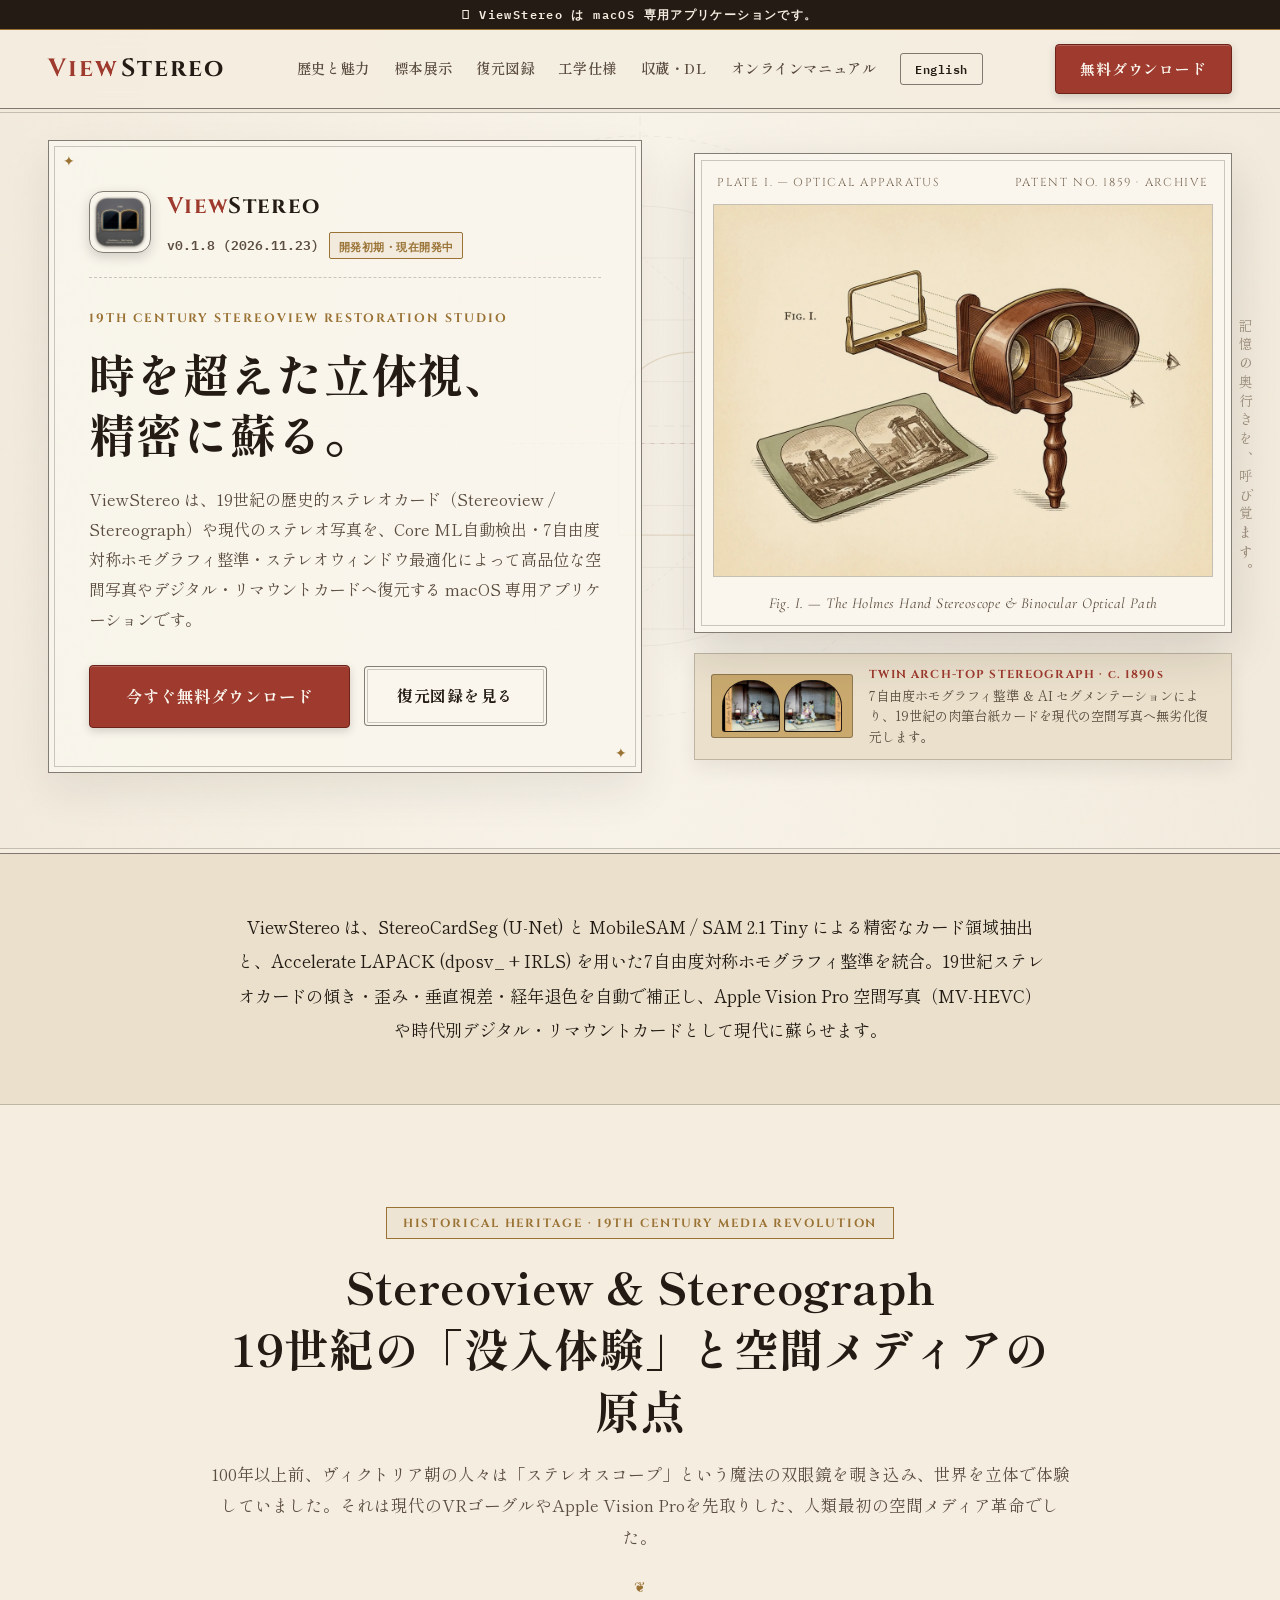
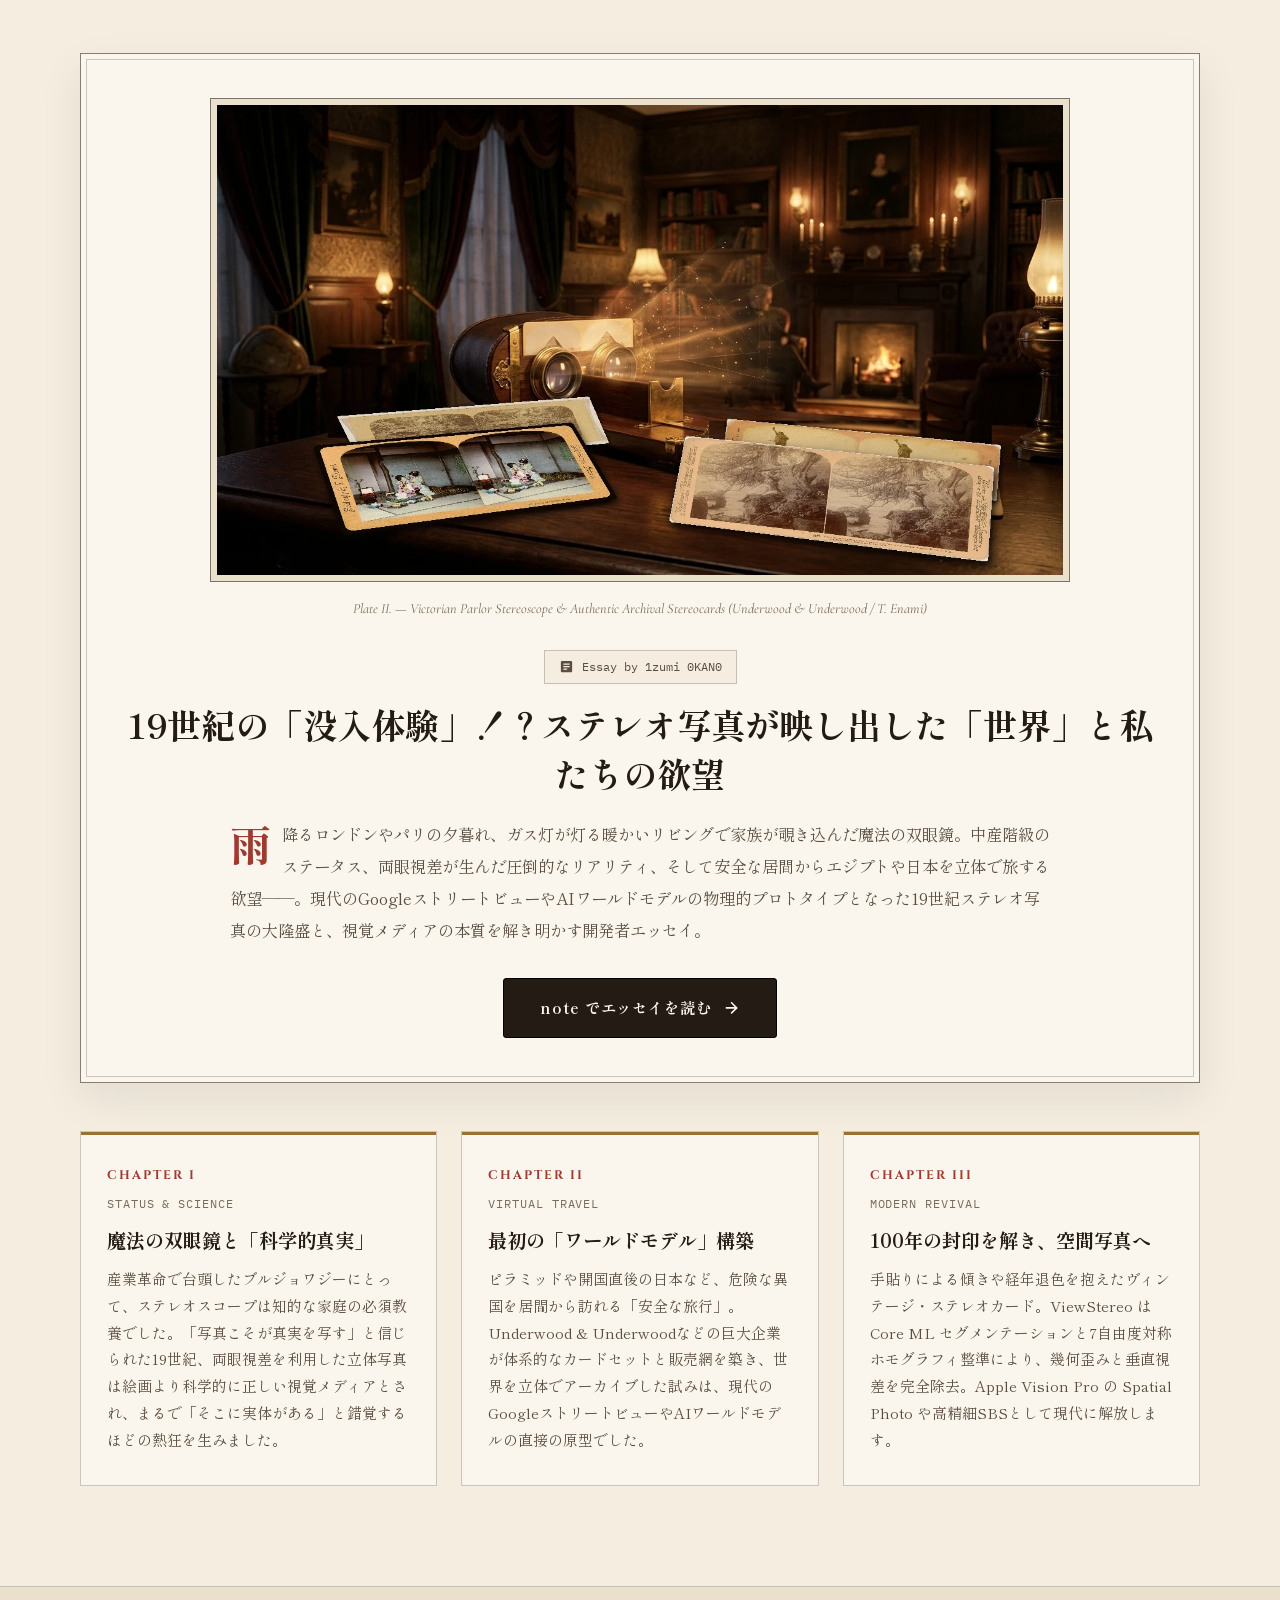
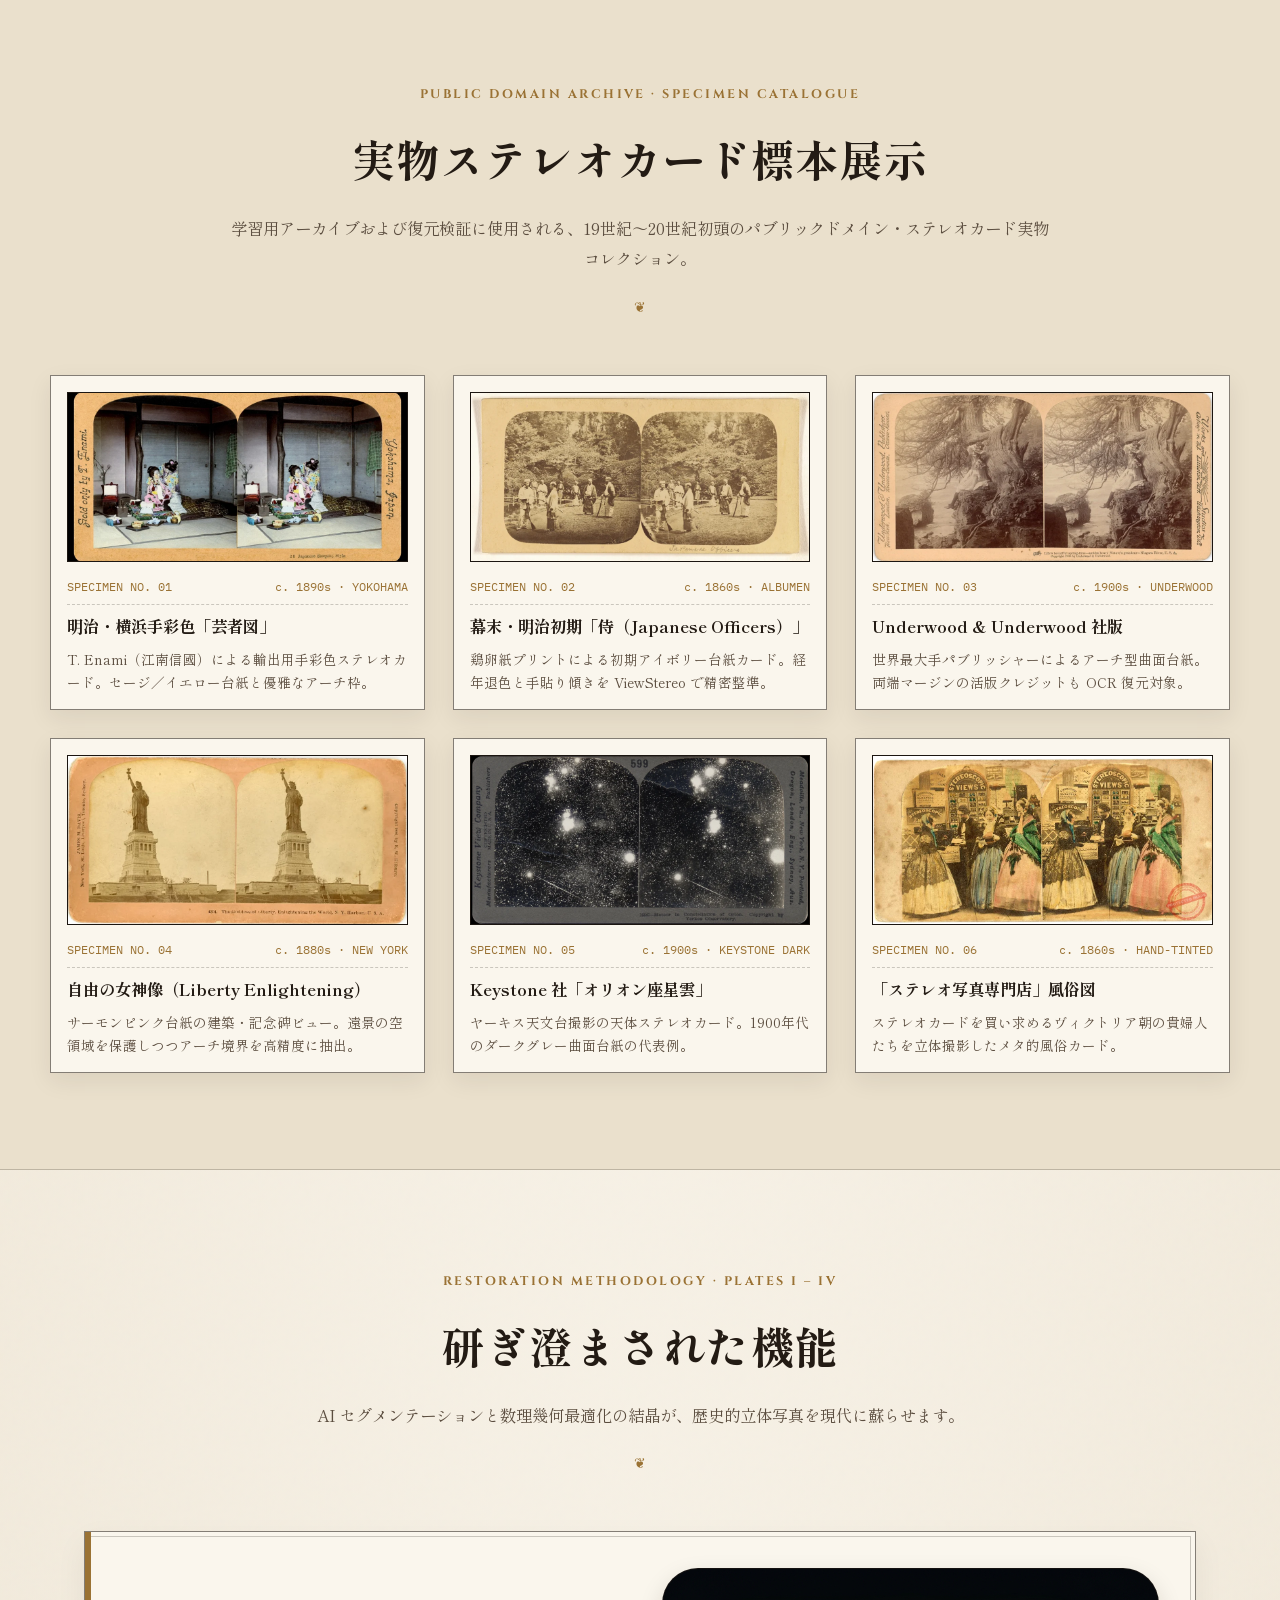
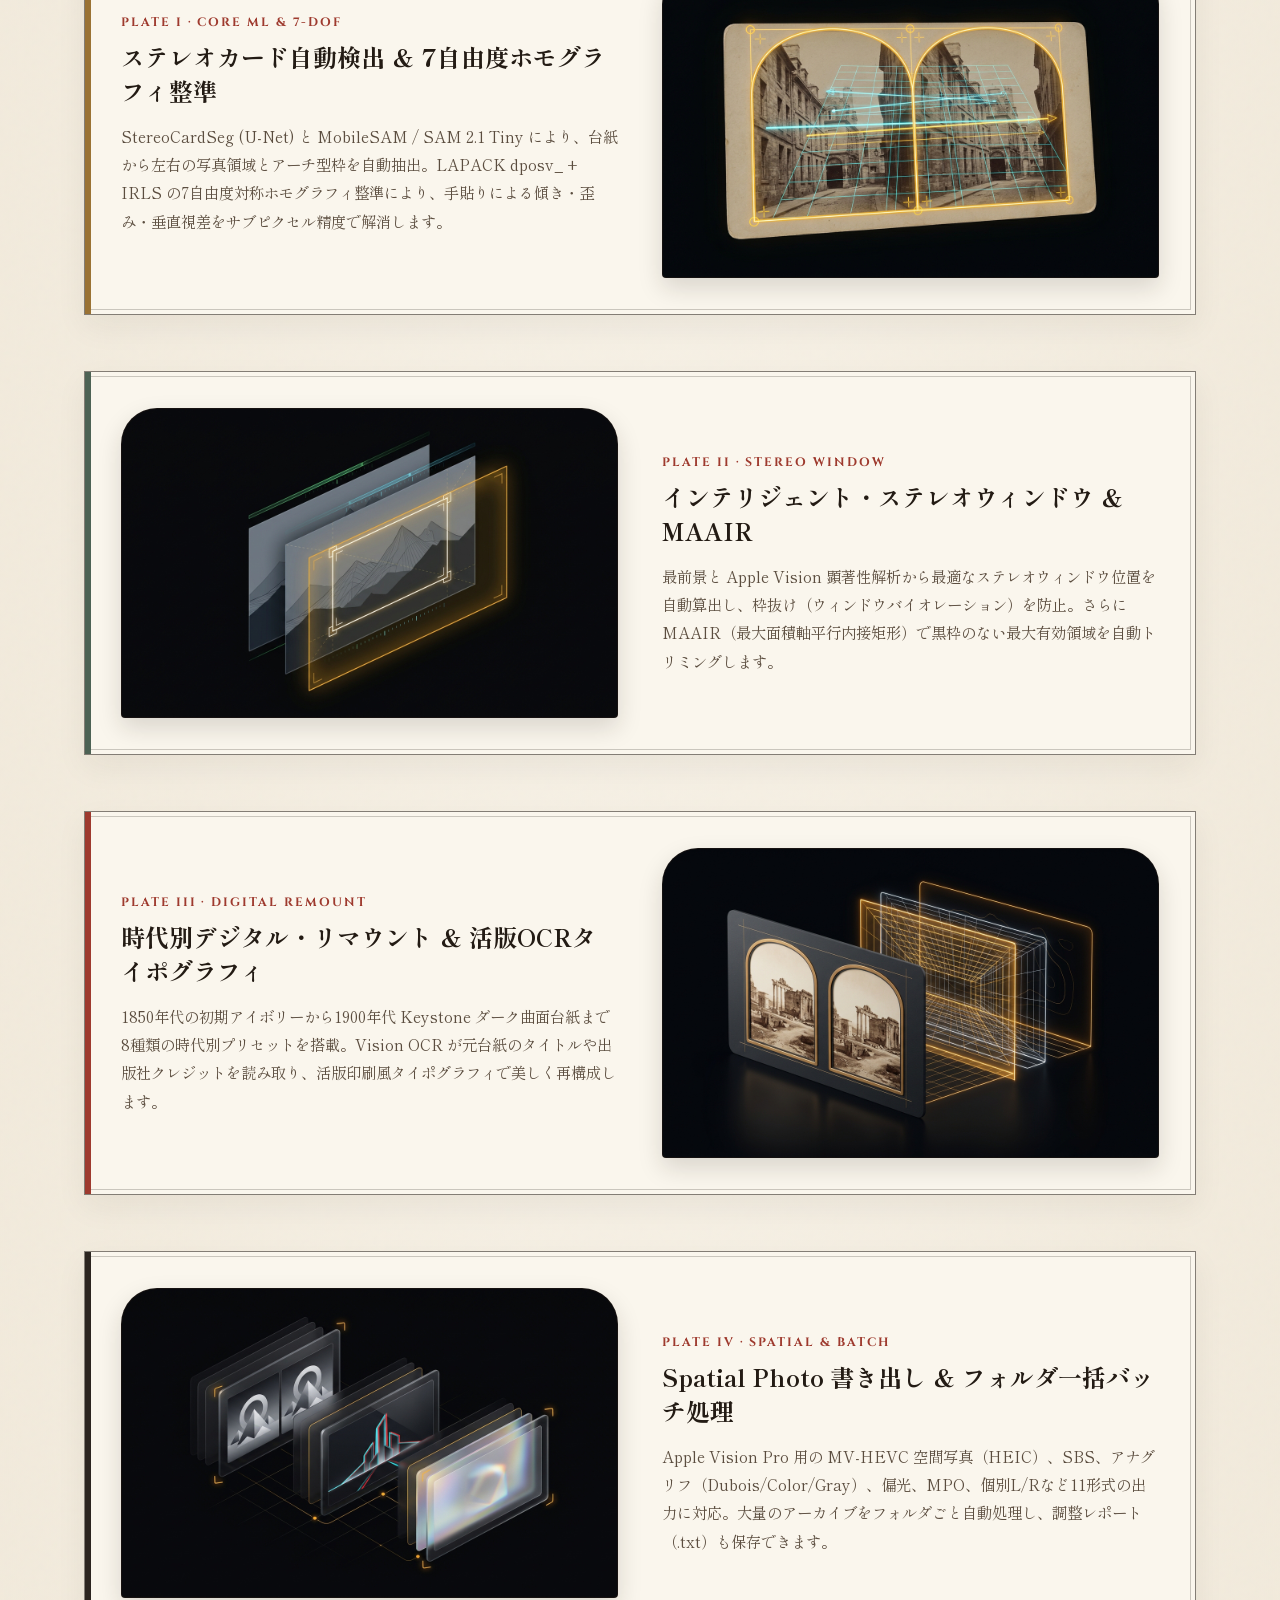
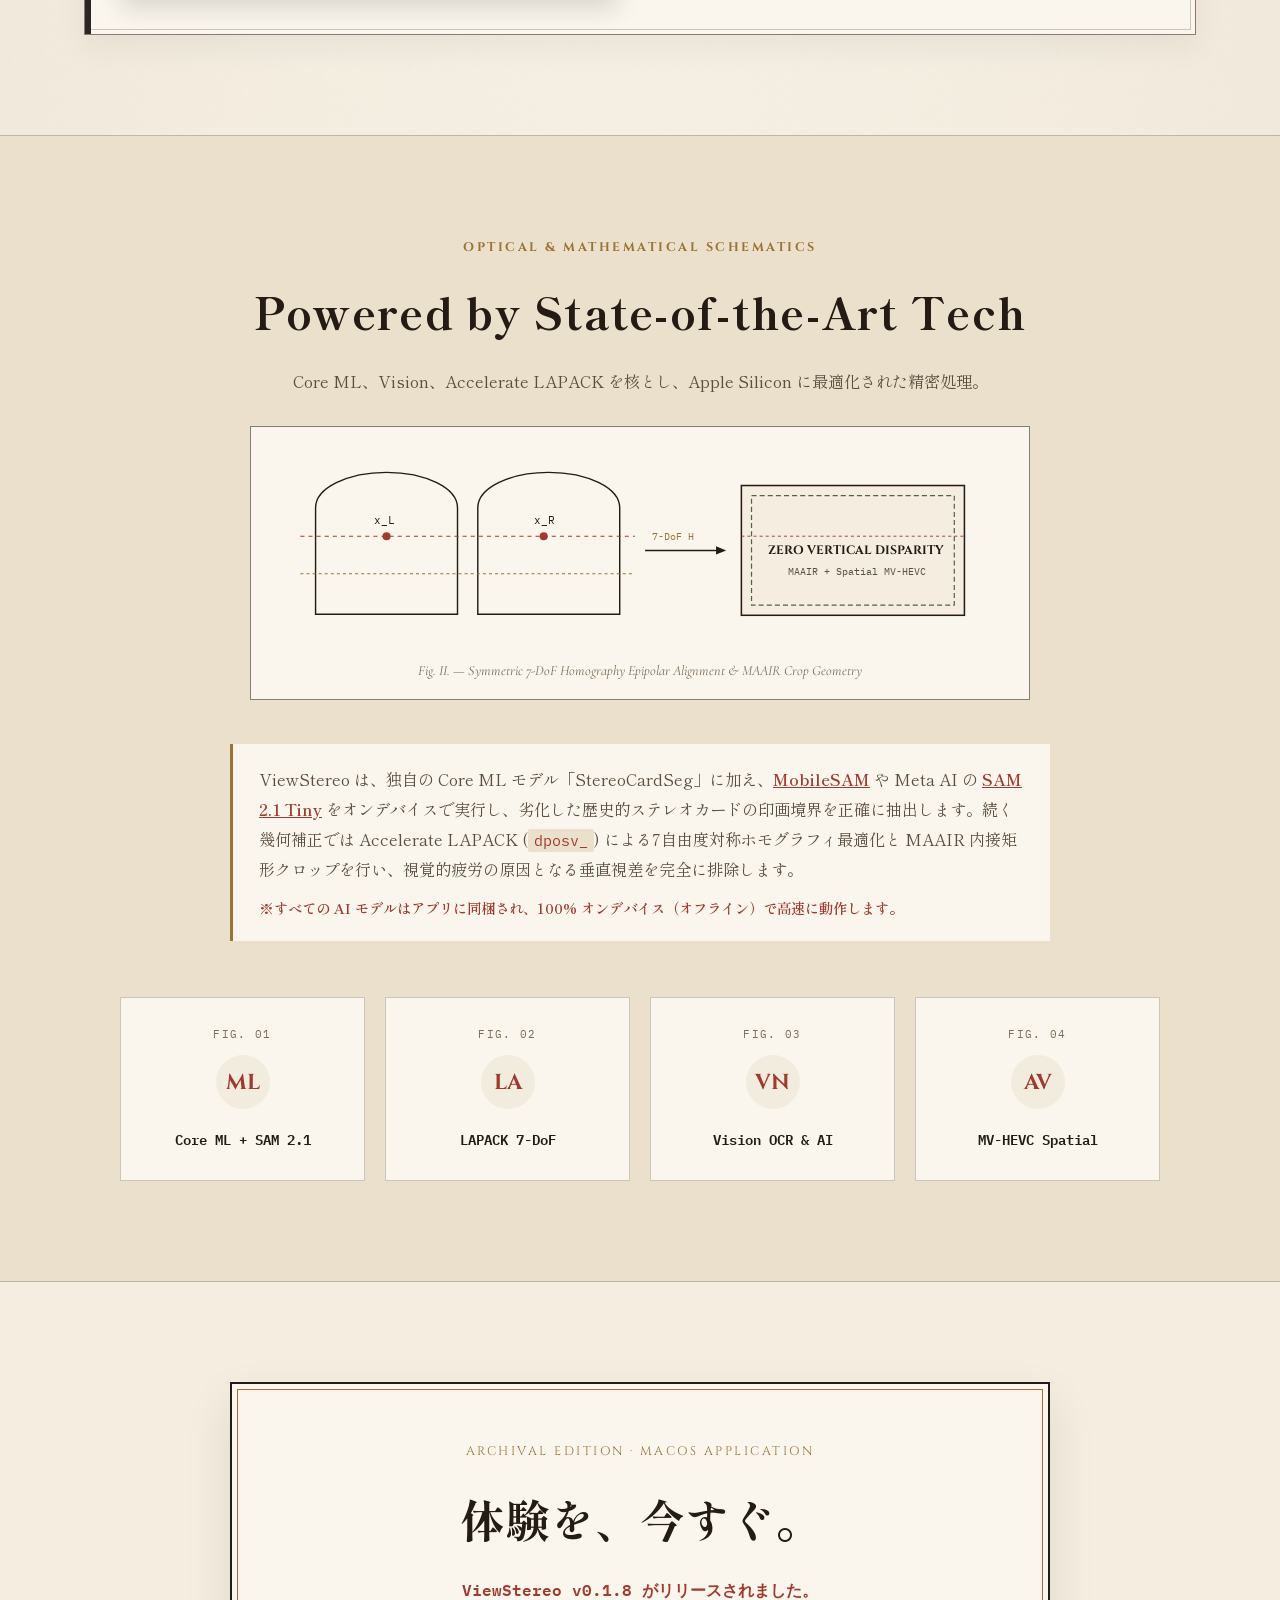
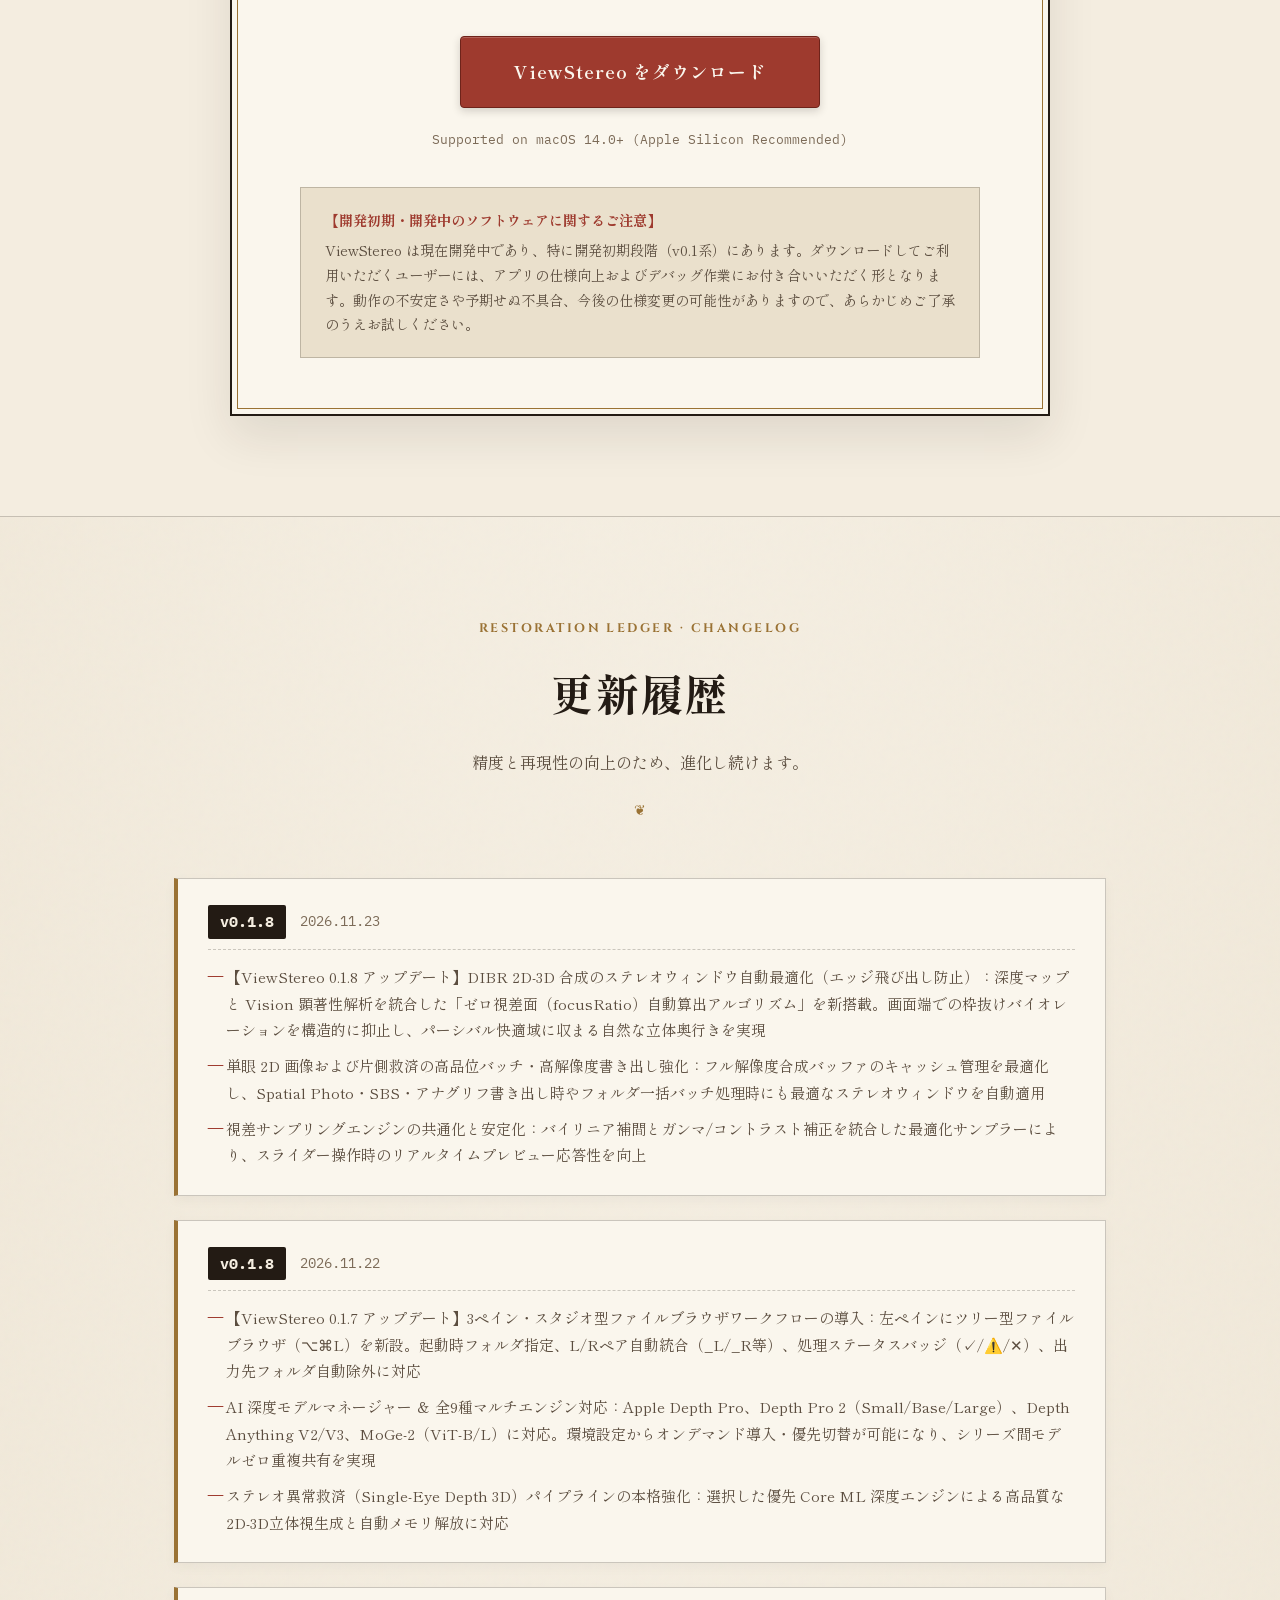
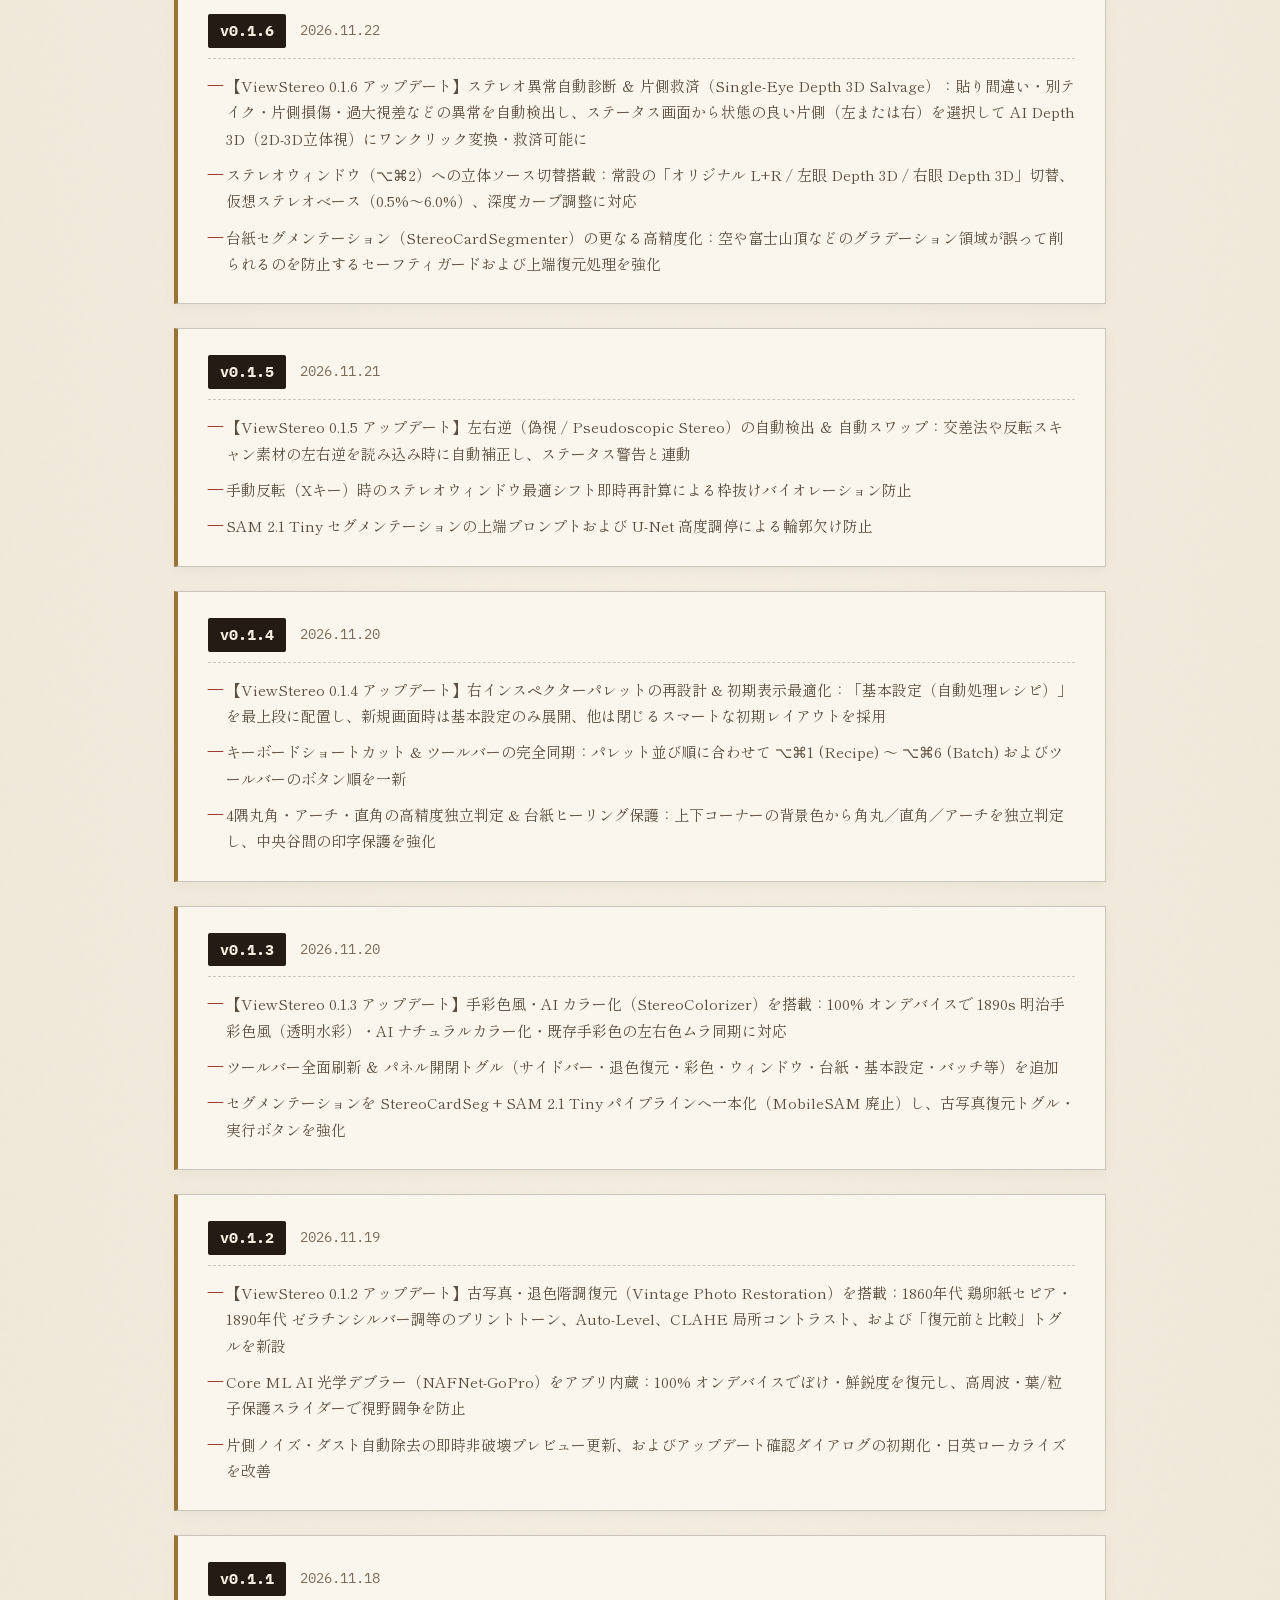
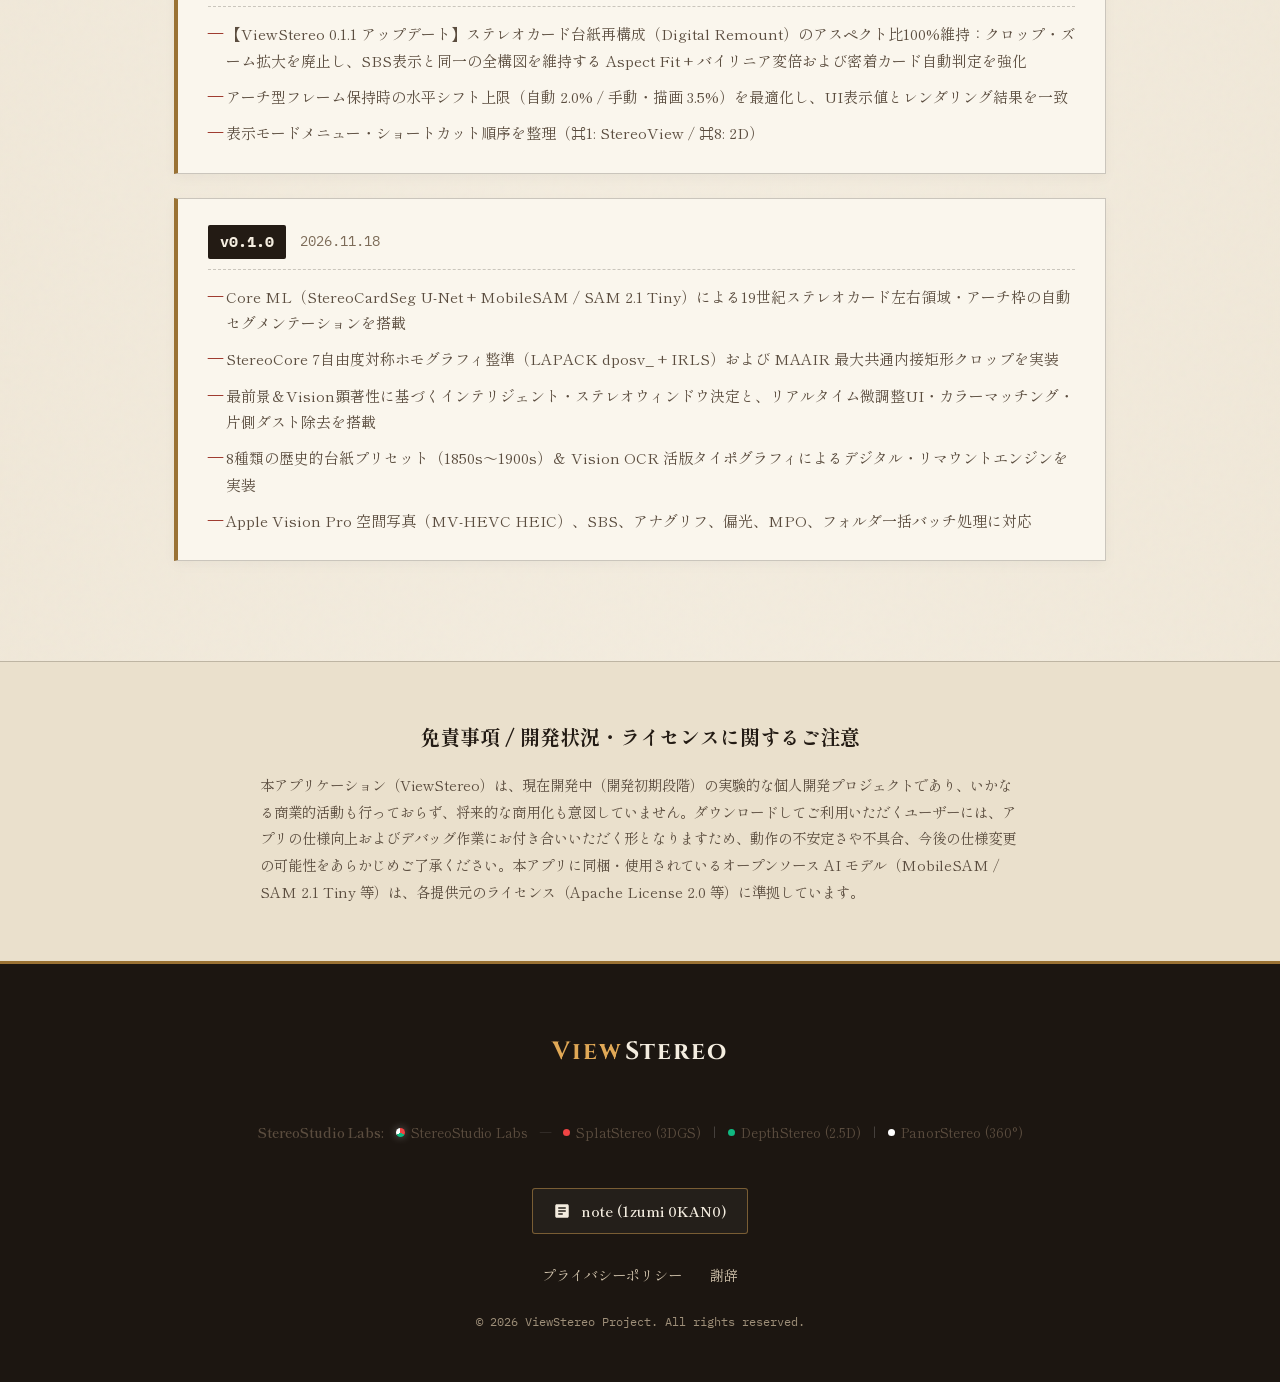
==== commit d4d2e1b0: "Bump to v0.1.8: intelligent DIBR stereo window optimization, high-res 2D-to-3D export & sync docs/we" ====
--- a/website/index.html
+++ b/website/index.html
@@ -68,7 +68,7 @@
                     <div>
                         <div class="hero-app-name"><span class="depth">View</span><span class="stereo">Stereo</span></div>
                         <div class="hero-version-row">
-                            <div class="hero-version" data-i18n="hero-version">v0.1.7 (2026.11.22)</div>
+                            <div class="hero-version" data-i18n="hero-version">v0.1.8 (2026.11.23)</div>
                             <span class="dev-status-pill status-early" data-i18n="dev-status-badge">開発初期・現在開発中</span>
                         </div>
                     </div>
@@ -416,7 +416,7 @@
         <div class="download-plaque reveal">
             <span class="plate-kicker" style="font-family: var(--font-display); font-size: 0.78rem; letter-spacing: 0.2em; color: var(--accent-brass); display: block; margin-bottom: 12px;">ARCHIVAL EDITION · MACOS APPLICATION</span>
             <h2 data-i18n="dl-title">体験を、今すぐ。</h2>
-            <p data-i18n="dl-subtitle" class="dl-subtitle-text">ViewStereo v0.1.7 がリリースされました。</p>
+            <p data-i18n="dl-subtitle" class="dl-subtitle-text">ViewStereo v0.1.8 がリリースされました。</p>
             <a href="https://viewstereo.p-media.jp/ViewStereo.dmg" class="btn-cta" data-i18n="btn-download" style="padding: 18px 52px; font-size: 1.1rem;">ViewStereo をダウンロード</a>
             <p data-i18n="dl-support" style="margin-top: 20px; font-size: 0.82rem; font-family: var(--font-mono); color: var(--text-muted);">Supported on macOS 14.0+ (Apple Silicon Recommended)</p>
             <div class="dev-notice-box" data-i18n="dev-notice-box">
@@ -434,10 +434,23 @@
             <div class="ornament-divider">❦</div>
         </div>
         <div class="updates-container reveal">
-            <!-- v0.1.7 -->
-            <div class="changelog-item">
-                <div class="version-header">
-                    <span class="version-tag">v0.1.7</span>
+            <!-- v0.1.8 -->
+            <div class="changelog-item">
+                <div class="version-header">
+                    <span class="version-tag">v0.1.8</span>
+                    <span class="version-date">2026.11.23</span>
+                </div>
+                <ul class="change-list">
+                    <li data-i18n="upd-018-1">DIBR 2D-3D 合成のステレオウィンドウ自動最適化（エッジ飛び出し防止）：深度マップと Vision 顕著性解析を統合した「ゼロ視差面（focusRatio）自動算出アルゴリズム」を新搭載。画面端での枠抜けバイオレーションを構造的に抑止し、パーシバル快適域に収まる自然な立体奥行きを実現</li>
+                    <li data-i18n="upd-018-2">単眼 2D 画像および片側救済の高品位バッチ・高解像度書き出し強化：フル解像度合成バッファのキャッシュ管理を最適化し、Spatial Photo・SBS・アナグリフ書き出し時やフォルダ一括バッチ処理時にも最適なステレオウィンドウを自動適用</li>
+                    <li data-i18n="upd-018-3">視差サンプリングエンジンの共通化と安定化：バイリニア補間とガンマ/コントラスト補正を統合した最適化サンプラーにより、スライダー操作時のリアルタイムプレビュー応答性を向上</li>
+                </ul>
+            </div>
+
+            <!-- v0.1.8 -->
+            <div class="changelog-item">
+                <div class="version-header">
+                    <span class="version-tag">v0.1.8</span>
                     <span class="version-date">2026.11.22</span>
                 </div>
                 <ul class="change-list">
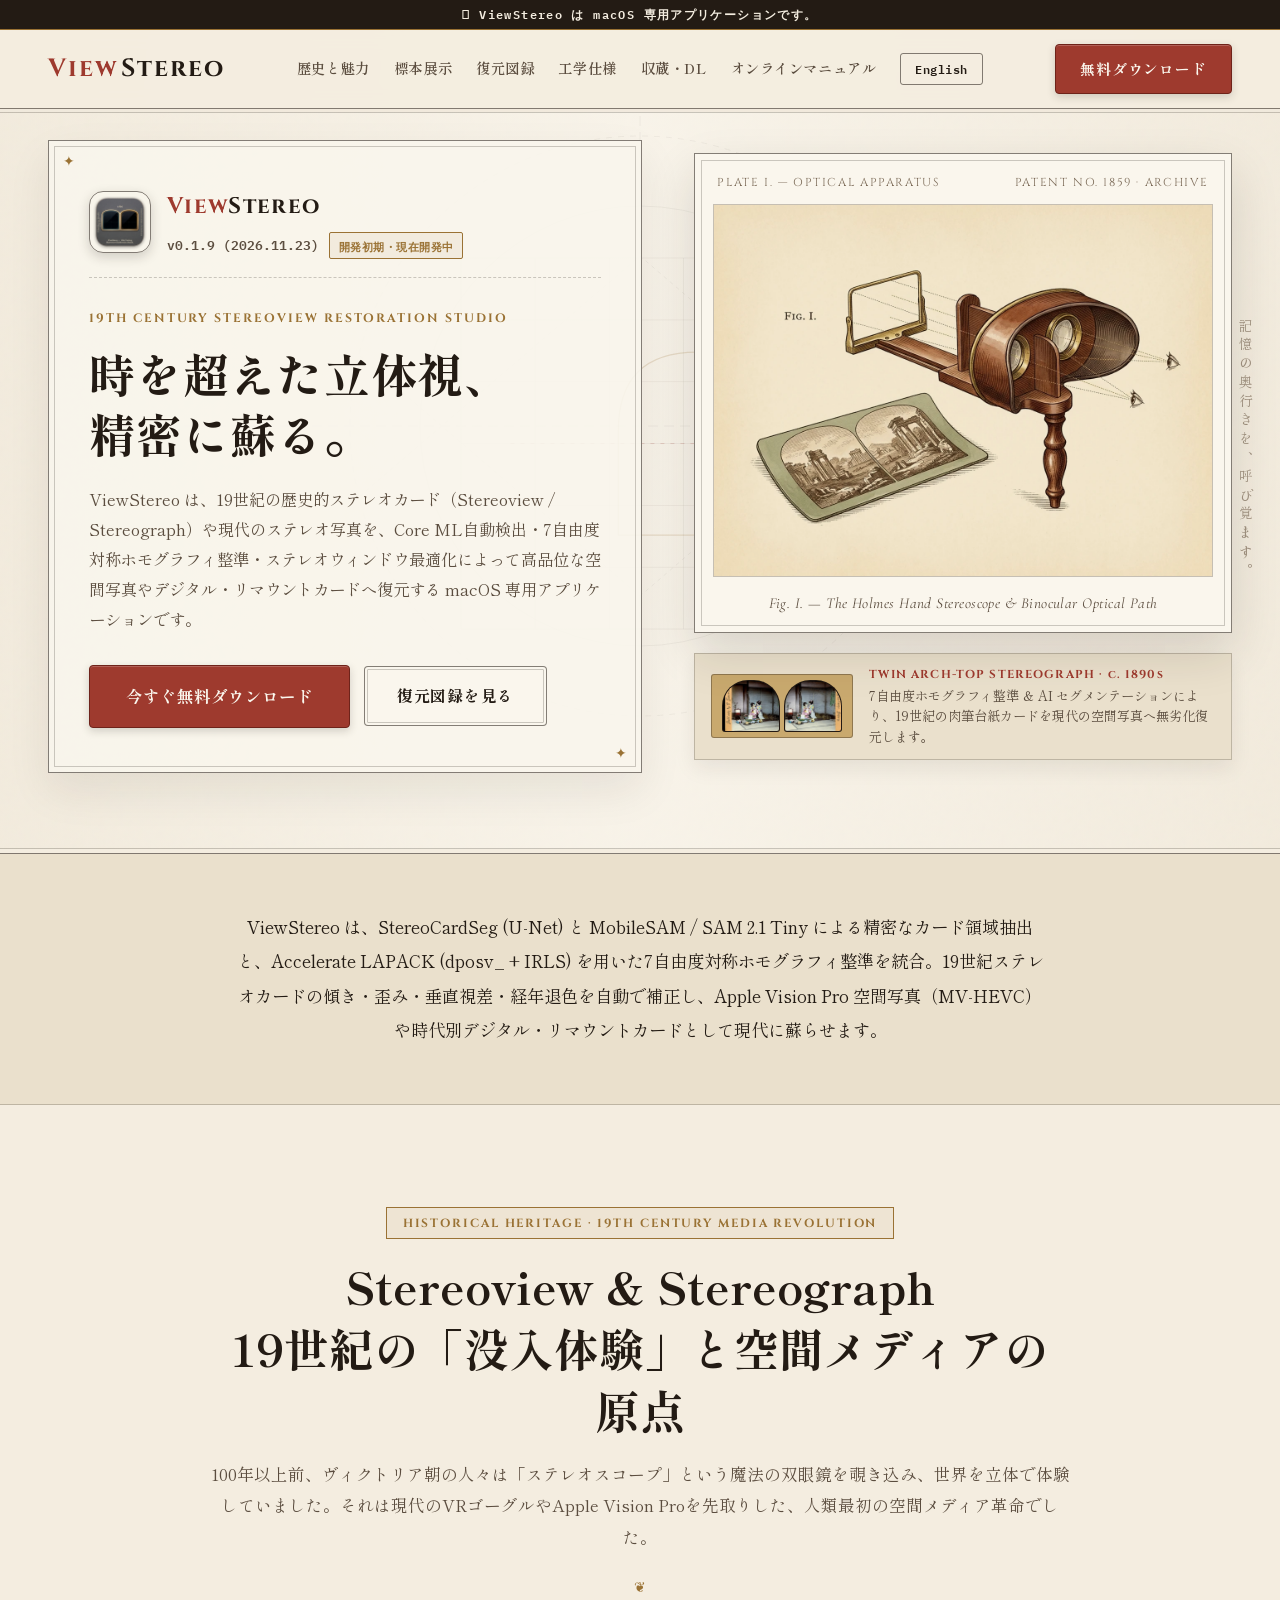
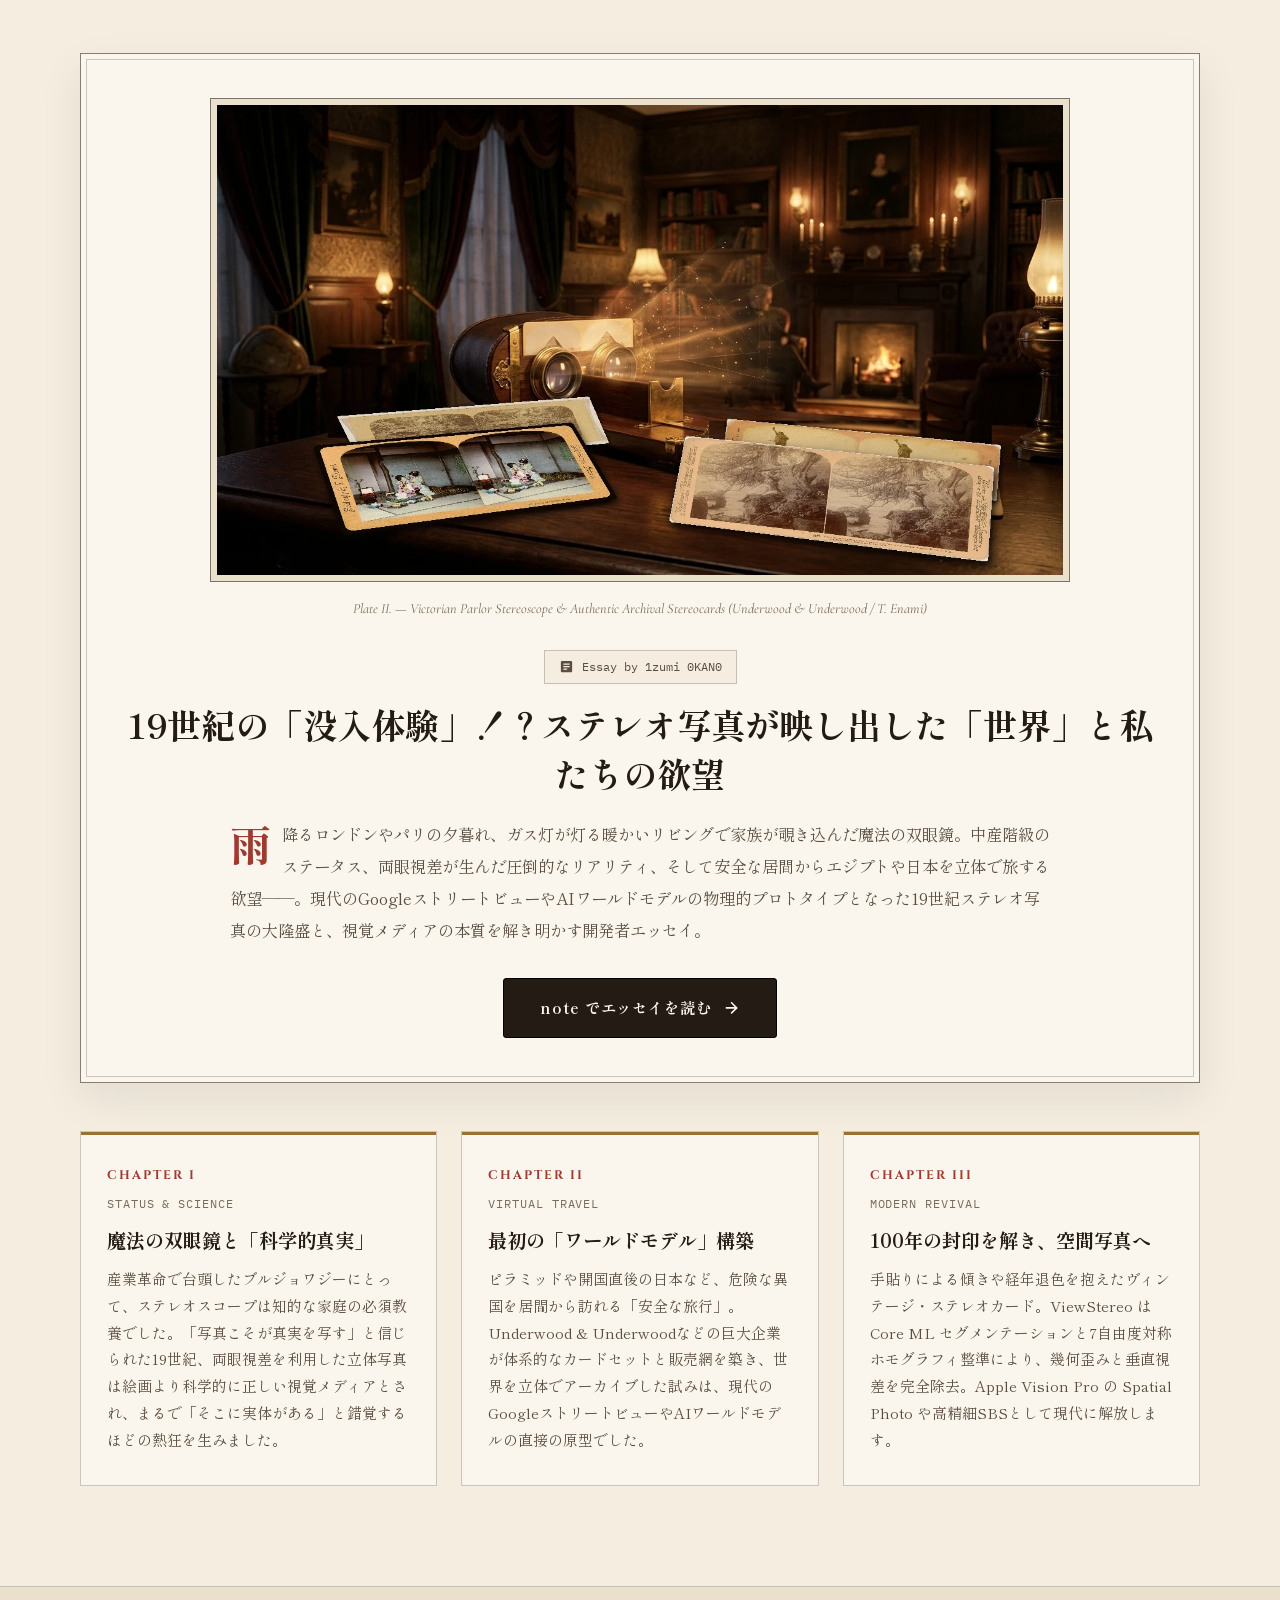
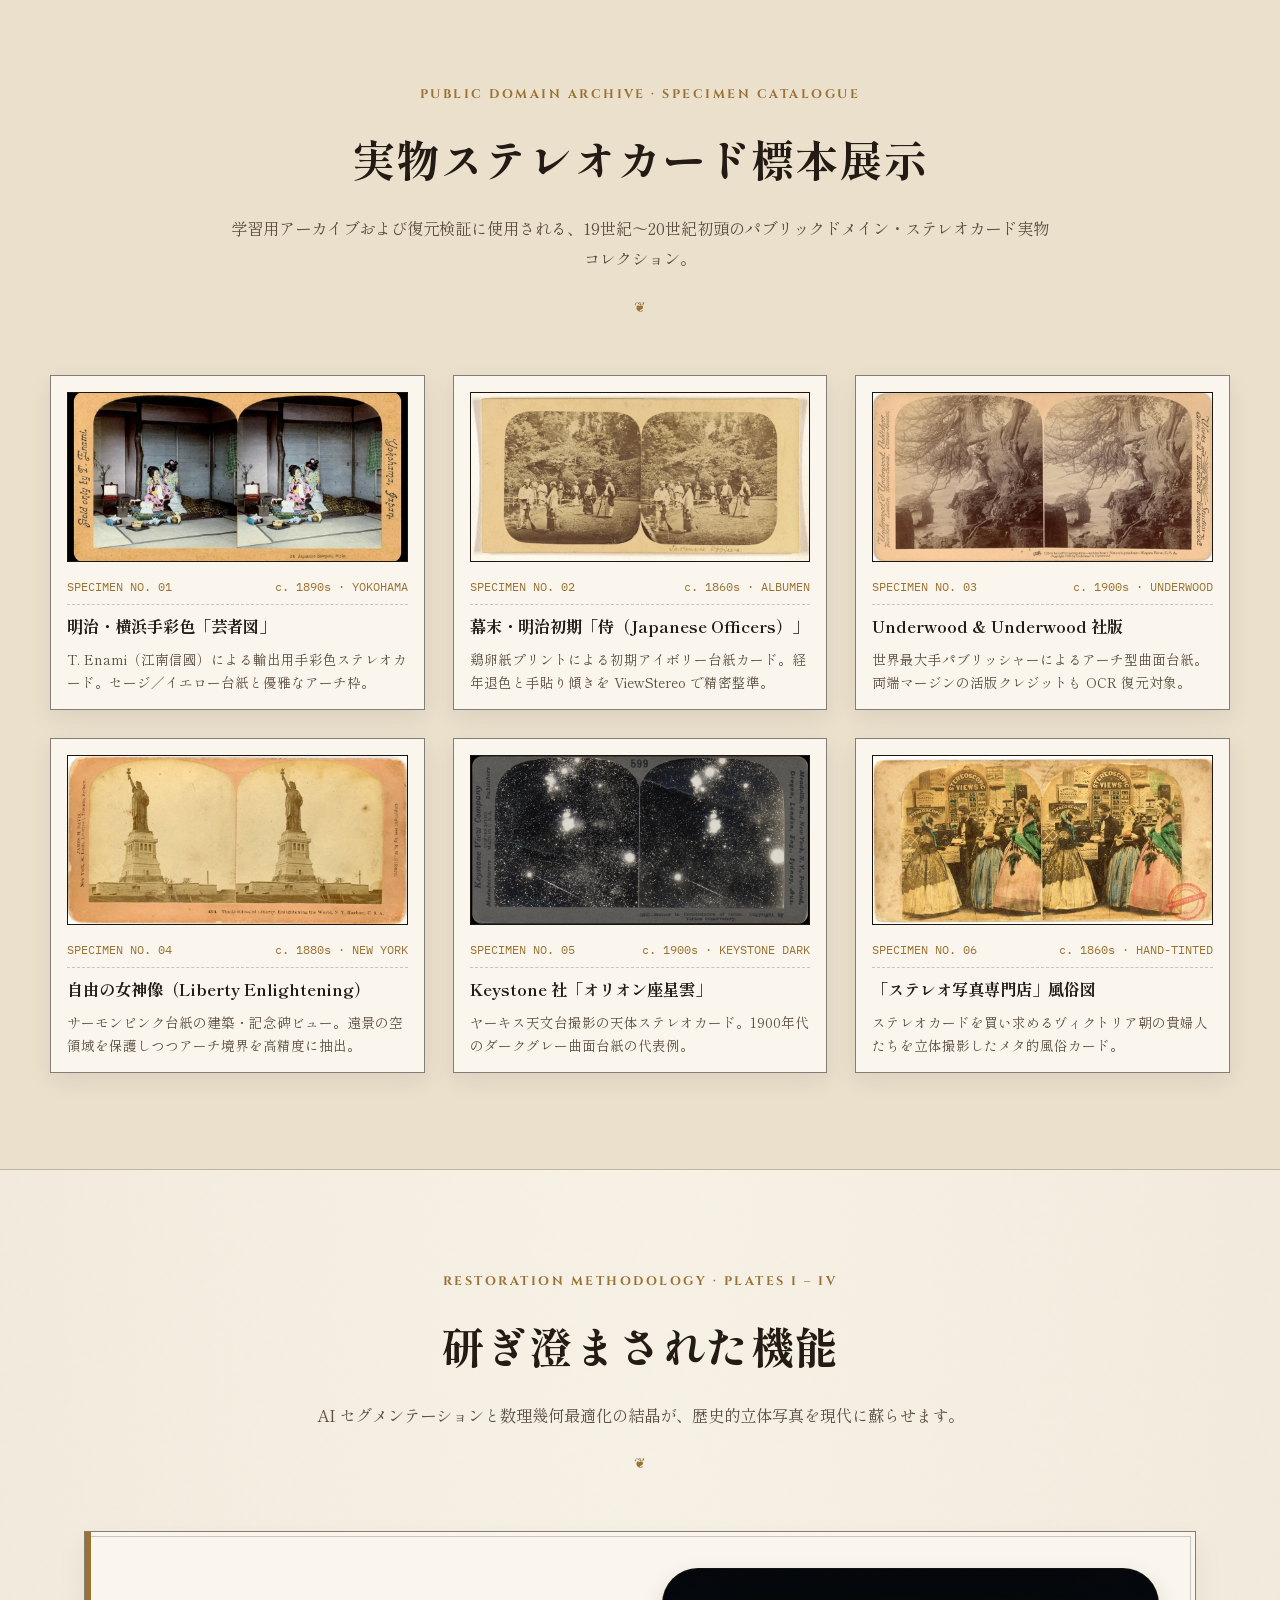
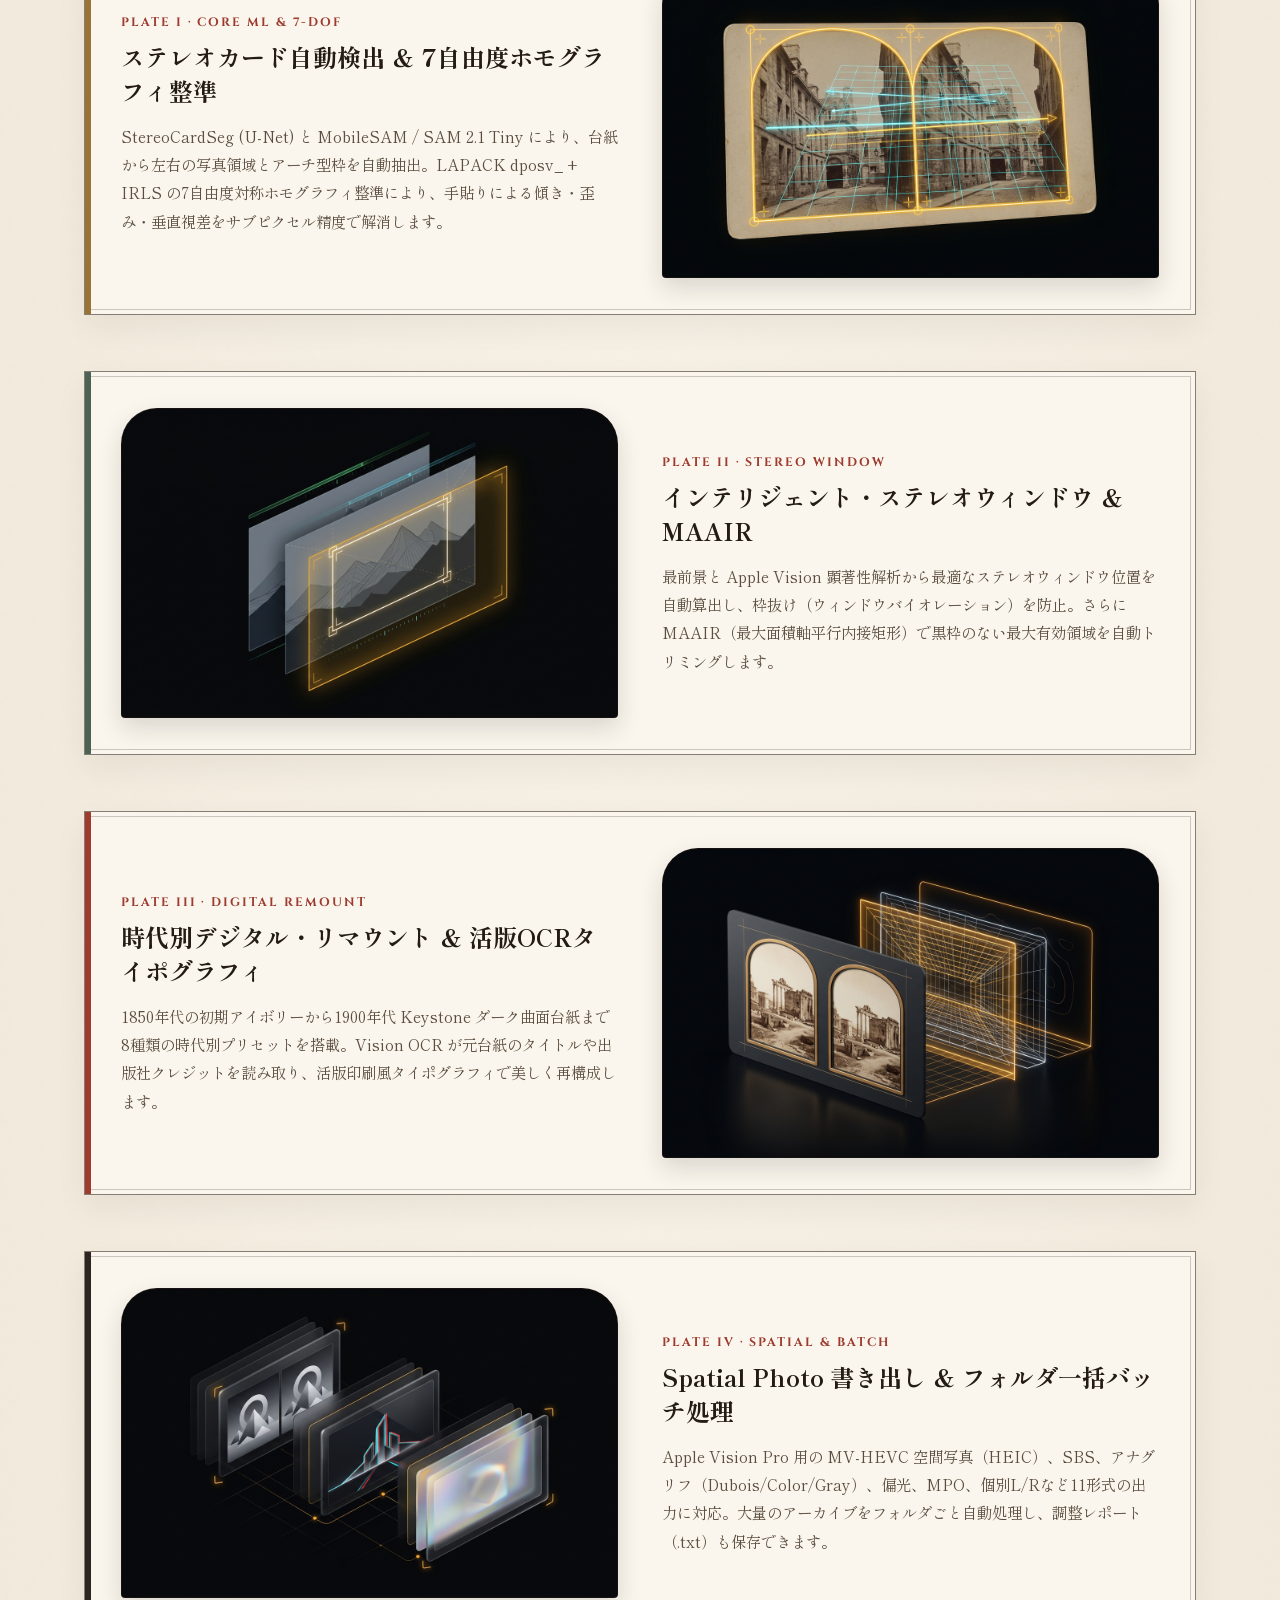
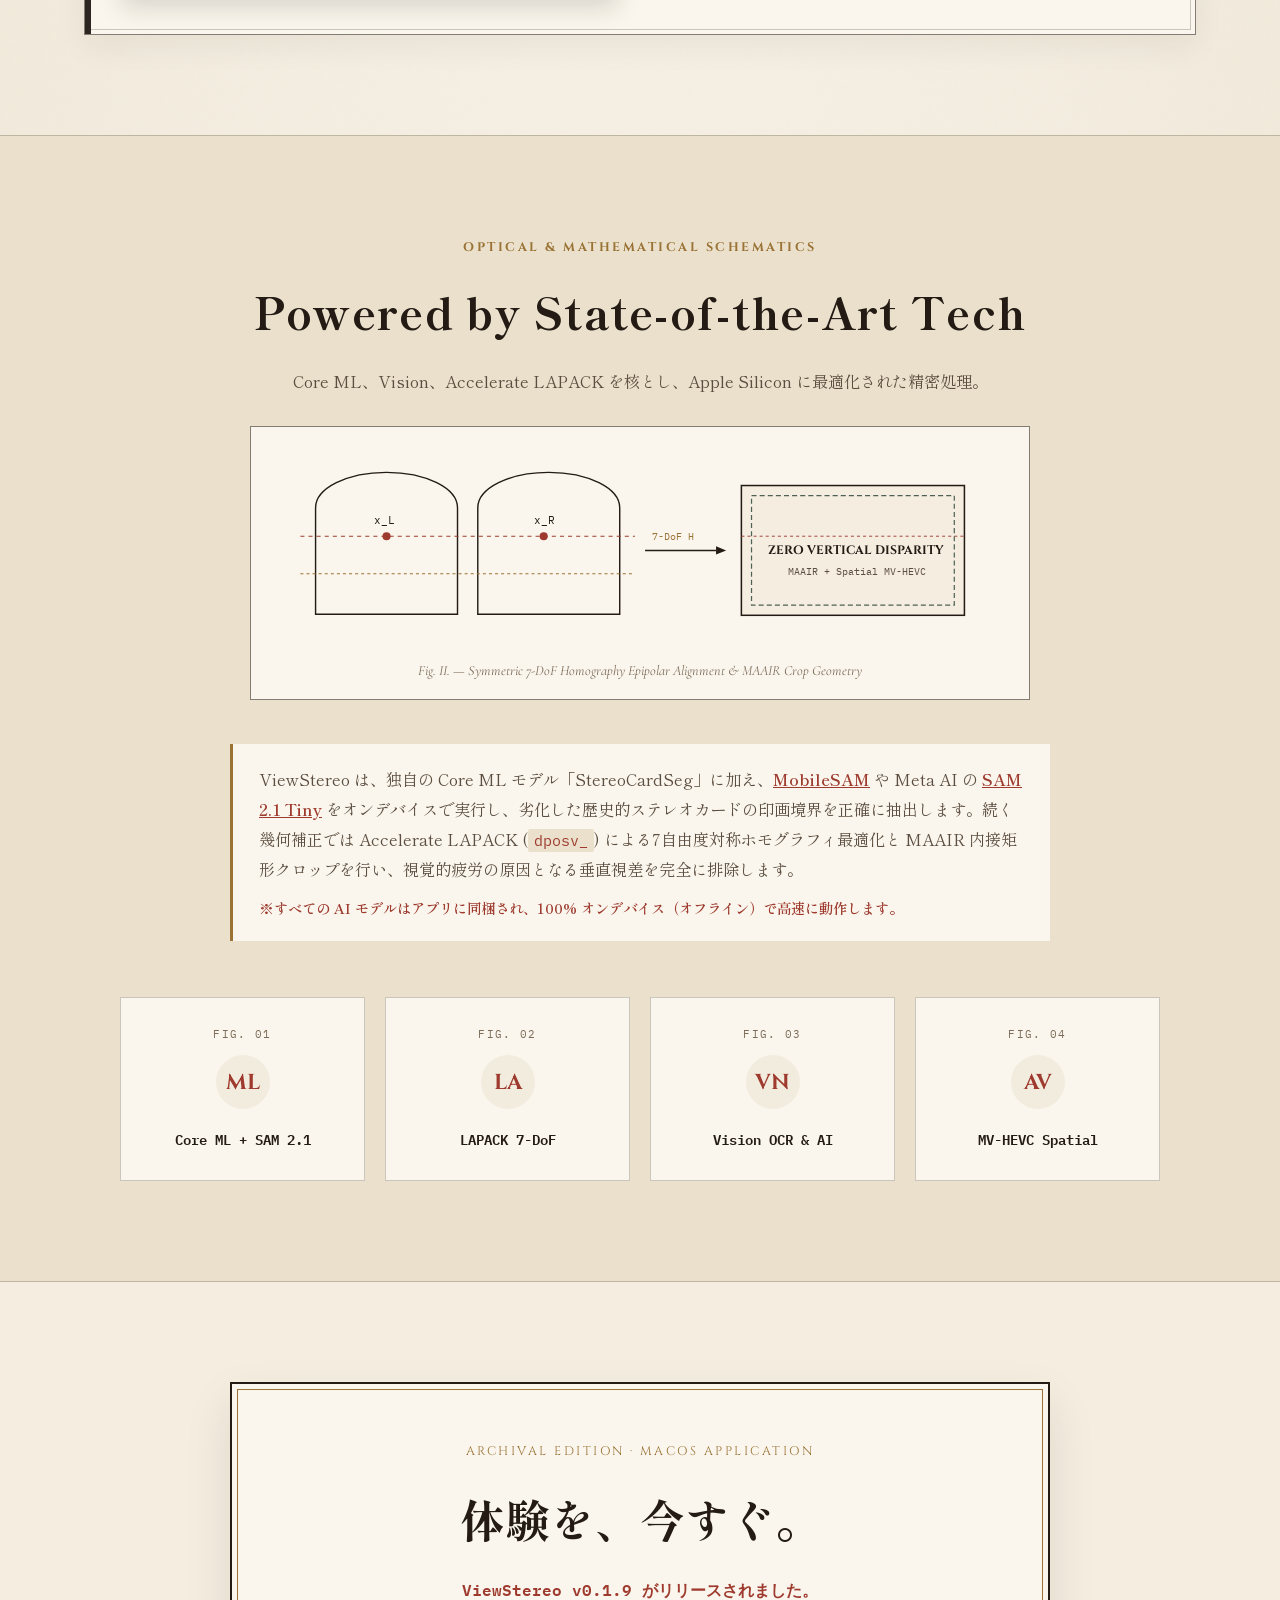
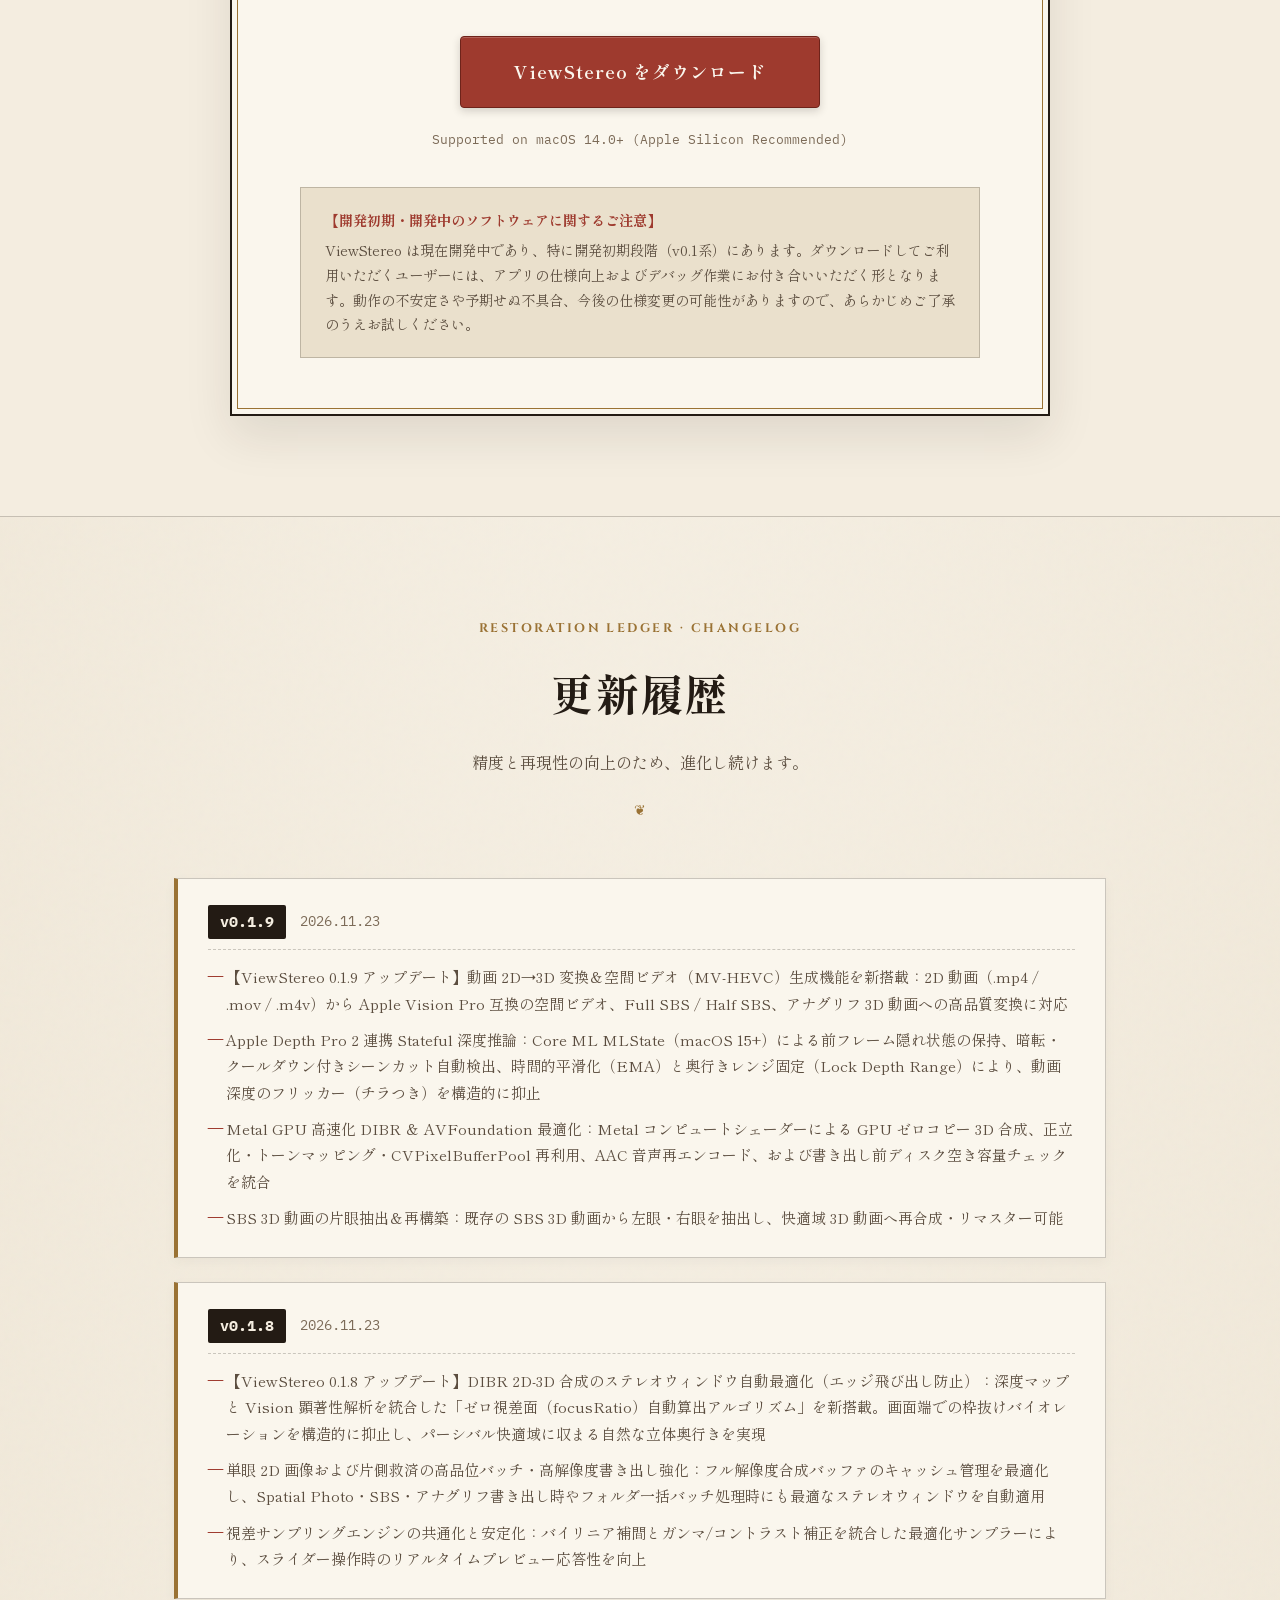
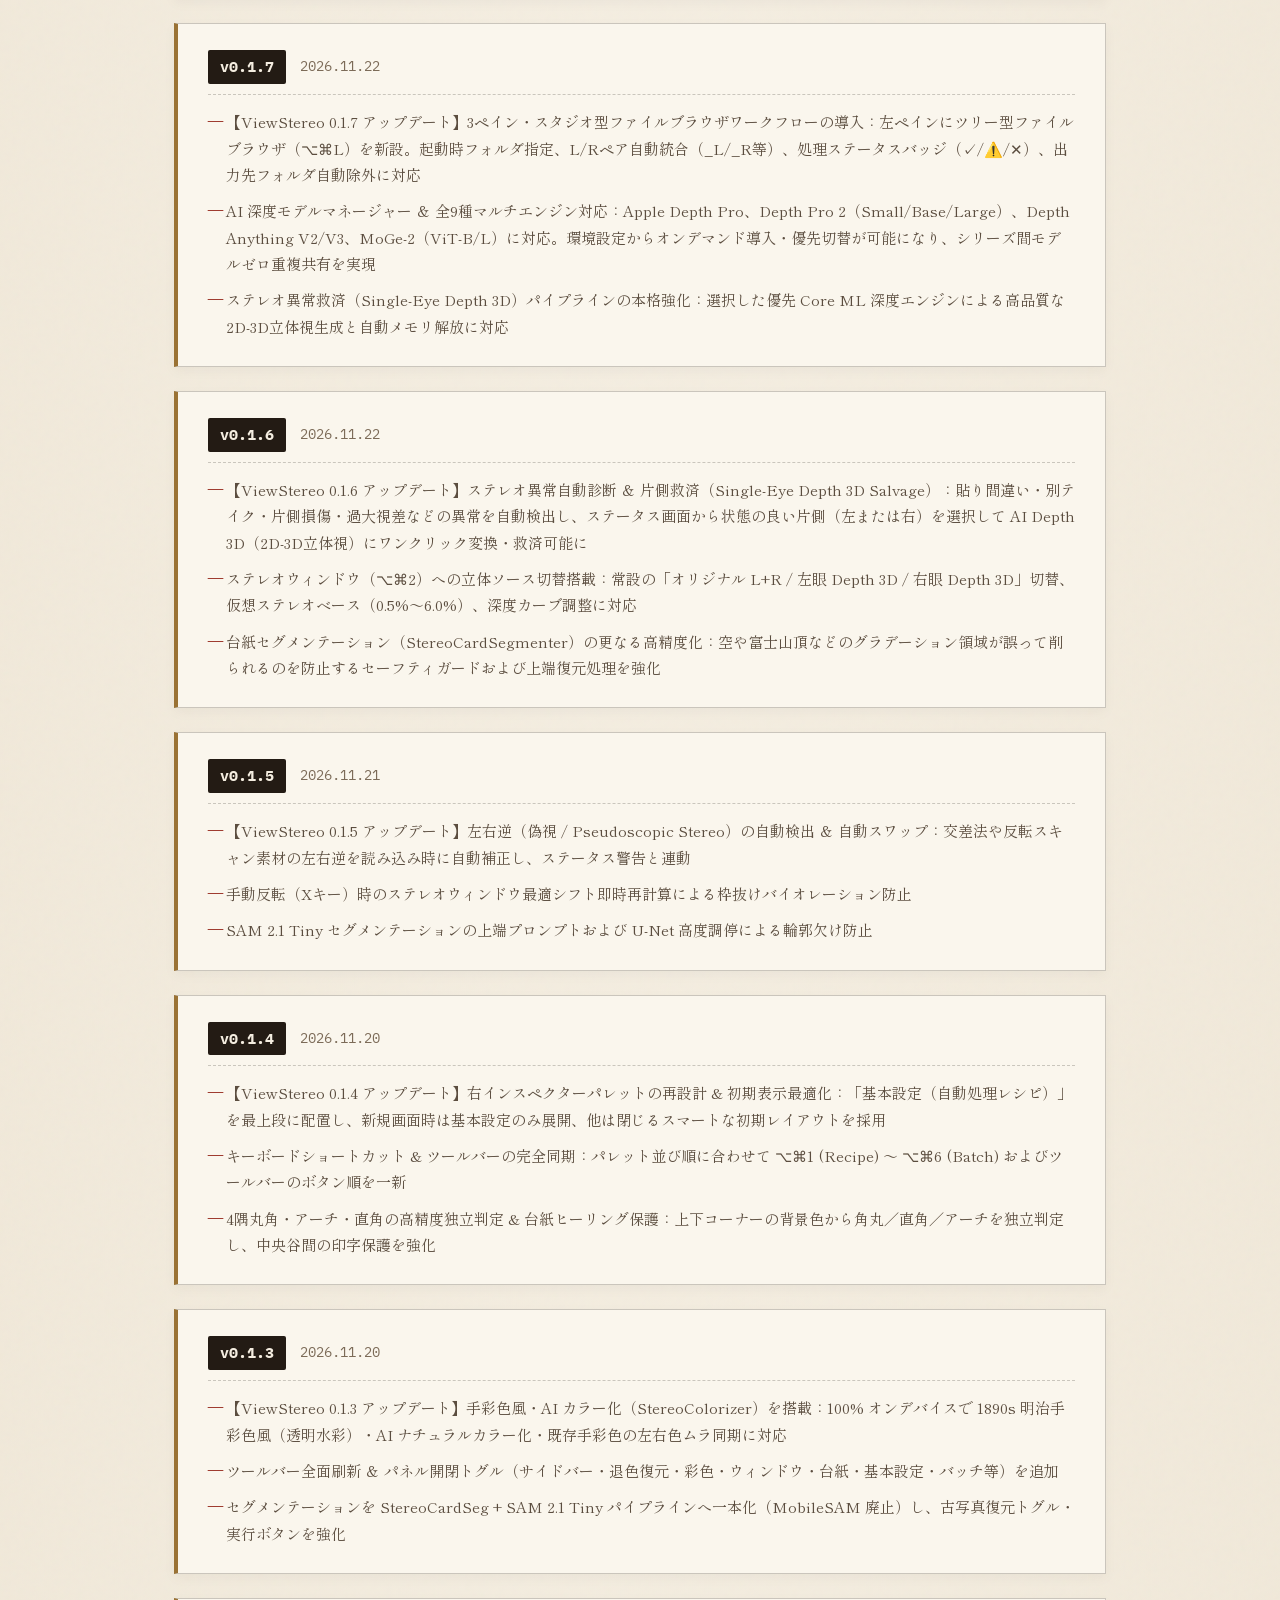
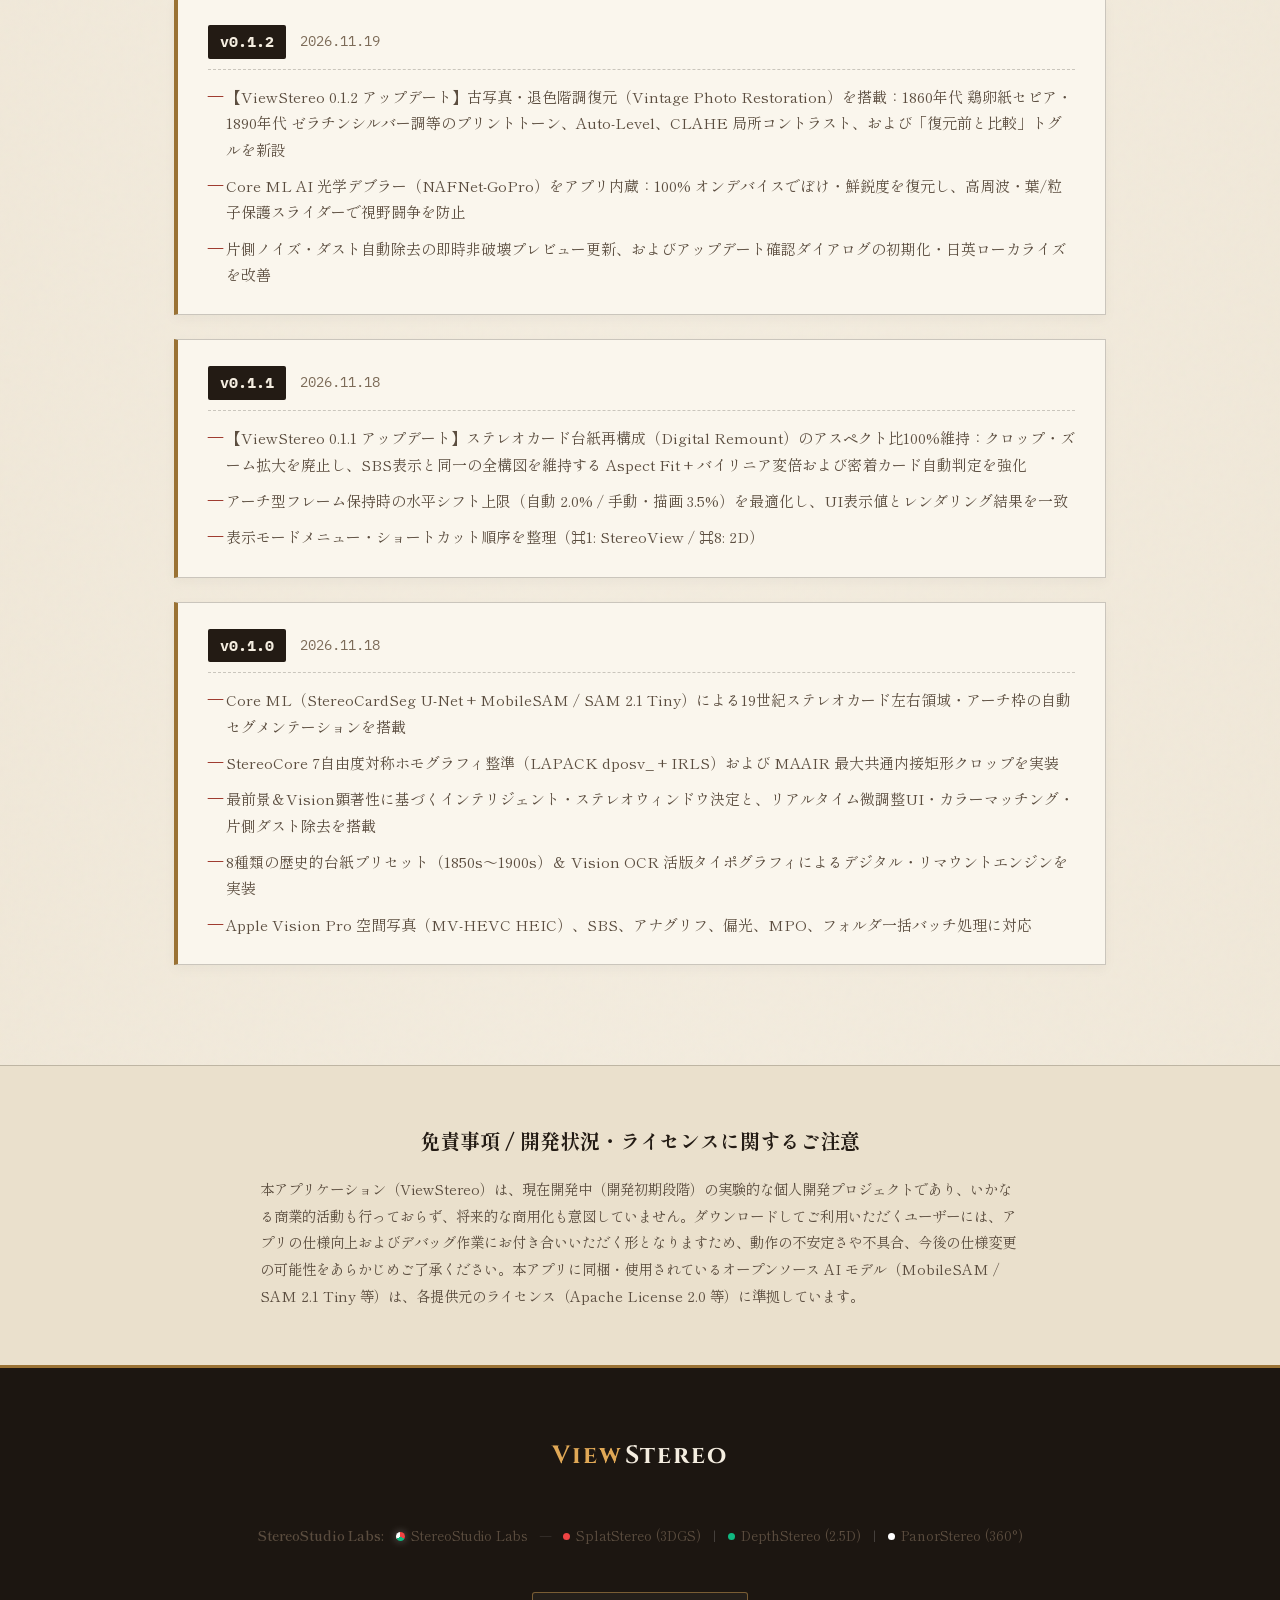
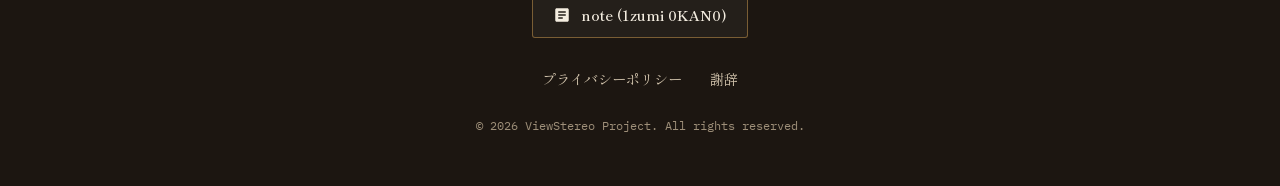
==== commit b767658c: "Bump to v0.1.9: Video 2D-to-3D conversion, Apple Vision Pro spatial video, Depth Pro 2 stateful infe" ====
--- a/website/index.html
+++ b/website/index.html
@@ -9,19 +9,19 @@
     <!-- Open Graph / Facebook -->
     <meta property="og:title" content="ViewStereo | 歴史的ステレオカード復元 & インテリジェント・ステレオウィンドウスタジオ">
     <meta property="og:description" content="19世紀の歴史的ステレオカード（Stereoview）および現代ステレオ写真を、Core ML自動検出・7自由度対称ホモグラフィ整準・ステレオウィンドウ最適化によって高品位な空間写真・SBS・デジタルリマウントカードへ復元する macOS 専用アプリ。">
-    <meta property="og:image" content="https://viewstereo.p-media.jp/assets/share.jpg?v=0.1.8">
+    <meta property="og:image" content="https://viewstereo.p-media.jp/assets/share.jpg?v=0.1.9">
     <meta property="og:type" content="website">
 
     <!-- Twitter -->
     <meta name="twitter:card" content="summary_large_image">
     <meta name="twitter:title" content="ViewStereo | 歴史的ステレオカード復元 & インテリジェント・ステレオウィンドウスタジオ">
     <meta name="twitter:description" content="19世紀の歴史的ステレオカード（Stereoview）および現代ステレオ写真を、Core ML自動検出・7自由度対称ホモグラフィ整準・ステレオウィンドウ最適化によって高品位な空間写真・SBS・デジタルリマウントカードへ復元する macOS 専用アプリ。">
-    <meta name="twitter:image" content="https://viewstereo.p-media.jp/assets/share.jpg?v=0.1.8">
-
-    <link rel="icon" type="image/png" href="favicon.png?v=0.1.8">
-    <link rel="apple-touch-icon" href="apple-touch-icon.png?v=0.1.8">
-    <link rel="stylesheet" href="styles.css?v=0.1.8">
-    <link rel="stylesheet" href="trilogy-shared.css?v=0.1.8">
+    <meta name="twitter:image" content="https://viewstereo.p-media.jp/assets/share.jpg?v=0.1.9">
+
+    <link rel="icon" type="image/png" href="favicon.png?v=0.1.9">
+    <link rel="apple-touch-icon" href="apple-touch-icon.png?v=0.1.9">
+    <link rel="stylesheet" href="styles.css?v=0.1.9">
+    <link rel="stylesheet" href="trilogy-shared.css?v=0.1.9">
 </head>
 <body>
 
@@ -63,12 +63,12 @@
             <div class="hero-text-panel reveal">
                 <div class="hero-app-header">
                     <a href="#download" class="hero-app-badge-icon" title="ViewStereo">
-                        <img src="assets/app_icon.png?v=0.1.8" alt="ViewStereo Icon" width="512" height="512" fetchpriority="high">
+                        <img src="assets/app_icon.png?v=0.1.9" alt="ViewStereo Icon" width="512" height="512" fetchpriority="high">
                     </a>
                     <div>
                         <div class="hero-app-name"><span class="depth">View</span><span class="stereo">Stereo</span></div>
                         <div class="hero-version-row">
-                            <div class="hero-version" data-i18n="hero-version">v0.1.8 (2026.11.23)</div>
+                            <div class="hero-version" data-i18n="hero-version">v0.1.9 (2026.11.23)</div>
                             <span class="dev-status-pill status-early" data-i18n="dev-status-badge">開発初期・現在開発中</span>
                         </div>
                     </div>
@@ -91,8 +91,8 @@
                     </div>
                     <div class="plate-artwork-wrap">
                         <picture>
-                            <source type="image/webp" srcset="assets/stereoscope_plate_1.webp?v=0.1.8">
-                            <img src="assets/stereoscope_plate_1.jpg?v=0.1.8" alt="19th Century Holmes Stereoscope Optical Engraving" width="1200" height="896" fetchpriority="high">
+                            <source type="image/webp" srcset="assets/stereoscope_plate_1.webp?v=0.1.9">
+                            <img src="assets/stereoscope_plate_1.jpg?v=0.1.9" alt="19th Century Holmes Stereoscope Optical Engraving" width="1200" height="896" fetchpriority="high">
                         </picture>
                     </div>
                     <div class="plate-caption-bottom" data-i18n="hero-plate-caption">Fig. I. — The Holmes Hand Stereoscope &amp; Binocular Optical Path</div>
@@ -101,10 +101,10 @@
                 <div class="hero-arch-preview">
                     <div class="arch-pair-mini" aria-hidden="true">
                         <div class="arch-lens-window left">
-                            <img src="assets/specimen_01_enami_geisha.webp?v=0.1.8" alt="">
+                            <img src="assets/specimen_01_enami_geisha.webp?v=0.1.9" alt="">
                         </div>
                         <div class="arch-lens-window right">
-                            <img src="assets/specimen_01_enami_geisha.webp?v=0.1.8" alt="">
+                            <img src="assets/specimen_01_enami_geisha.webp?v=0.1.9" alt="">
                         </div>
                     </div>
                     <div class="arch-preview-meta">
@@ -143,8 +143,8 @@
             <div class="story-card heritage-story-card">
                 <div class="story-image-container">
                     <picture>
-                        <source type="image/webp" srcset="assets/story_stereoview.webp?v=0.1.8">
-                        <img src="assets/story_stereoview.jpg?v=0.1.8" alt="19th Century Stereoview Experience" class="story-image" width="1280" height="720" loading="lazy">
+                        <source type="image/webp" srcset="assets/story_stereoview.webp?v=0.1.9">
+                        <img src="assets/story_stereoview.jpg?v=0.1.9" alt="19th Century Stereoview Experience" class="story-image" width="1280" height="720" loading="lazy">
                     </picture>
                 </div>
                 <div class="story-plate-caption" data-i18n="story-plate-caption">Plate II. — Victorian Parlor Stereoscope &amp; Authentic Archival Stereocards (Underwood &amp; Underwood / T. Enami)</div>
@@ -210,8 +210,8 @@
                 <article class="specimen-card">
                     <div class="specimen-thumb">
                         <picture>
-                            <source type="image/webp" srcset="assets/specimen_01_enami_geisha.webp?v=0.1.8">
-                            <img src="assets/specimen_01_enami_geisha.jpg?v=0.1.8" alt="T. Enami Hand-Tinted Japanese Geisha Girls Stereoview" loading="lazy">
+                            <source type="image/webp" srcset="assets/specimen_01_enami_geisha.webp?v=0.1.9">
+                            <img src="assets/specimen_01_enami_geisha.jpg?v=0.1.9" alt="T. Enami Hand-Tinted Japanese Geisha Girls Stereoview" loading="lazy">
                         </picture>
                     </div>
                     <div class="specimen-meta">
@@ -225,8 +225,8 @@
                 <article class="specimen-card">
                     <div class="specimen-thumb">
                         <picture>
-                            <source type="image/webp" srcset="assets/specimen_02_samurai.webp?v=0.1.8">
-                            <img src="assets/specimen_02_samurai.jpg?v=0.1.8" alt="Japanese Officers Samurai Stereoview" loading="lazy">
+                            <source type="image/webp" srcset="assets/specimen_02_samurai.webp?v=0.1.9">
+                            <img src="assets/specimen_02_samurai.jpg?v=0.1.9" alt="Japanese Officers Samurai Stereoview" loading="lazy">
                         </picture>
                     </div>
                     <div class="specimen-meta">
@@ -240,8 +240,8 @@
                 <article class="specimen-card">
                     <div class="specimen-thumb">
                         <picture>
-                            <source type="image/webp" srcset="assets/specimen_03_underwood.webp?v=0.1.8">
-                            <img src="assets/specimen_03_underwood.jpg?v=0.1.8" alt="Underwood &amp; Underwood Publishers Stereoview" loading="lazy">
+                            <source type="image/webp" srcset="assets/specimen_03_underwood.webp?v=0.1.9">
+                            <img src="assets/specimen_03_underwood.jpg?v=0.1.9" alt="Underwood &amp; Underwood Publishers Stereoview" loading="lazy">
                         </picture>
                     </div>
                     <div class="specimen-meta">
@@ -255,8 +255,8 @@
                 <article class="specimen-card">
                     <div class="specimen-thumb">
                         <picture>
-                            <source type="image/webp" srcset="assets/specimen_04_liberty.webp?v=0.1.8">
-                            <img src="assets/specimen_04_liberty.jpg?v=0.1.8" alt="Statue of Liberty New York Stereoview" loading="lazy">
+                            <source type="image/webp" srcset="assets/specimen_04_liberty.webp?v=0.1.9">
+                            <img src="assets/specimen_04_liberty.jpg?v=0.1.9" alt="Statue of Liberty New York Stereoview" loading="lazy">
                         </picture>
                     </div>
                     <div class="specimen-meta">
@@ -270,8 +270,8 @@
                 <article class="specimen-card">
                     <div class="specimen-thumb">
                         <picture>
-                            <source type="image/webp" srcset="assets/specimen_05_keystone_orion.webp?v=0.1.8">
-                            <img src="assets/specimen_05_keystone_orion.jpg?v=0.1.8" alt="Keystone View Company Constellation of Orion" loading="lazy">
+                            <source type="image/webp" srcset="assets/specimen_05_keystone_orion.webp?v=0.1.9">
+                            <img src="assets/specimen_05_keystone_orion.jpg?v=0.1.9" alt="Keystone View Company Constellation of Orion" loading="lazy">
                         </picture>
                     </div>
                     <div class="specimen-meta">
@@ -285,8 +285,8 @@
                 <article class="specimen-card">
                     <div class="specimen-thumb">
                         <picture>
-                            <source type="image/webp" srcset="assets/specimen_06_emporium.webp?v=0.1.8">
-                            <img src="assets/specimen_06_emporium.jpg?v=0.1.8" alt="Victorian Stereoscopic Views Emporium" loading="lazy">
+                            <source type="image/webp" srcset="assets/specimen_06_emporium.webp?v=0.1.9">
+                            <img src="assets/specimen_06_emporium.jpg?v=0.1.9" alt="Victorian Stereoscopic Views Emporium" loading="lazy">
                         </picture>
                     </div>
                     <div class="specimen-meta">
@@ -316,7 +316,7 @@
                     <h3 data-i18n="feat-1-title">ステレオカード自動検出 ＆ 7自由度ホモグラフィ整準</h3>
                     <p data-i18n="feat-1-desc">StereoCardSeg (U-Net) と MobileSAM / SAM 2.1 Tiny により、台紙から左右の写真領域とアーチ型枠を自動抽出。LAPACK dposv_ + IRLS の7自由度対称ホモグラフィ整準により、手貼りによる傾き・歪み・垂直視差をサブピクセル精度で解消します。</p>
                 </div>
-                <div class="feature-visual" style="background-image: url('assets/feat_ai.jpg?v=0.1.8');"></div>
+                <div class="feature-visual" style="background-image: url('assets/feat_ai.jpg?v=0.1.9');"></div>
             </div>
 
             <div class="feature-item reveal">
@@ -325,7 +325,7 @@
                     <h3 data-i18n="feat-2-title">インテリジェント・ステレオウィンドウ ＆ MAAIR</h3>
                     <p data-i18n="feat-2-desc">最前景と Apple Vision 顕著性解析から最適なステレオウィンドウ位置を自動算出し、枠抜け（ウィンドウバイオレーション）を防止。さらに MAAIR（最大面積軸平行内接矩形）で黒枠のない最大有効領域を自動トリミングします。</p>
                 </div>
-                <div class="feature-visual" style="background-image: url('assets/feat_window.jpg?v=0.1.8');"></div>
+                <div class="feature-visual" style="background-image: url('assets/feat_window.jpg?v=0.1.9');"></div>
             </div>
 
             <div class="feature-item reveal">
@@ -334,7 +334,7 @@
                     <h3 data-i18n="feat-3-title">時代別デジタル・リマウント ＆ 活版OCRタイポグラフィ</h3>
                     <p data-i18n="feat-3-desc">1850年代の初期アイボリーから1900年代 Keystone ダーク曲面台紙まで8種類の時代別プリセットを搭載。Vision OCR が元台紙のタイトルや出版社クレジットを読み取り、活版印刷風タイポグラフィで美しく再構成します。</p>
                 </div>
-                <div class="feature-visual" style="background-image: url('assets/feat_remount.jpg?v=0.1.8');"></div>
+                <div class="feature-visual" style="background-image: url('assets/feat_remount.jpg?v=0.1.9');"></div>
             </div>
 
             <div class="feature-item reveal">
@@ -343,7 +343,7 @@
                     <h3 data-i18n="feat-4-title">Spatial Photo 書き出し ＆ フォルダ一括バッチ処理</h3>
                     <p data-i18n="feat-4-desc">Apple Vision Pro 用の MV-HEVC 空間写真（HEIC）、SBS、アナグリフ（Dubois/Color/Gray）、偏光、MPO、個別L/Rなど11形式の出力に対応。大量のアーカイブをフォルダごと自動処理し、調整レポート（.txt）も保存できます。</p>
                 </div>
-                <div class="feature-visual" style="background-image: url('assets/feat_export.jpg?v=0.1.8');"></div>
+                <div class="feature-visual" style="background-image: url('assets/feat_export.jpg?v=0.1.9');"></div>
             </div>
         </div>
     </section>
@@ -416,7 +416,7 @@
         <div class="download-plaque reveal">
             <span class="plate-kicker" style="font-family: var(--font-display); font-size: 0.78rem; letter-spacing: 0.2em; color: var(--accent-brass); display: block; margin-bottom: 12px;">ARCHIVAL EDITION · MACOS APPLICATION</span>
             <h2 data-i18n="dl-title">体験を、今すぐ。</h2>
-            <p data-i18n="dl-subtitle" class="dl-subtitle-text">ViewStereo v0.1.8 がリリースされました。</p>
+            <p data-i18n="dl-subtitle" class="dl-subtitle-text">ViewStereo v0.1.9 がリリースされました。</p>
             <a href="https://viewstereo.p-media.jp/ViewStereo.dmg" class="btn-cta" data-i18n="btn-download" style="padding: 18px 52px; font-size: 1.1rem;">ViewStereo をダウンロード</a>
             <p data-i18n="dl-support" style="margin-top: 20px; font-size: 0.82rem; font-family: var(--font-mono); color: var(--text-muted);">Supported on macOS 14.0+ (Apple Silicon Recommended)</p>
             <div class="dev-notice-box" data-i18n="dev-notice-box">
@@ -434,6 +434,20 @@
             <div class="ornament-divider">❦</div>
         </div>
         <div class="updates-container reveal">
+            <!-- v0.1.9 -->
+            <div class="changelog-item">
+                <div class="version-header">
+                    <span class="version-tag">v0.1.9</span>
+                    <span class="version-date">2026.11.23</span>
+                </div>
+                <ul class="change-list">
+                    <li data-i18n="upd-019-1">動画 2D→3D 変換＆空間ビデオ（MV-HEVC）生成機能を新搭載：2D 動画（.mp4 / .mov / .m4v）から Apple Vision Pro 互換の空間ビデオ、Full SBS / Half SBS、アナグリフ 3D 動画への高品質変換に対応</li>
+                    <li data-i18n="upd-019-2">Apple Depth Pro 2 連携 Stateful 深度推論：Core ML MLState（macOS 15+）による前フレーム隠れ状態の保持、暗転・クールダウン付きシーンカット自動検出、時間的平滑化（EMA）と奥行きレンジ固定（Lock Depth Range）により、動画深度のフリッカー（チラつき）を構造的に抑止</li>
+                    <li data-i18n="upd-019-3">Metal GPU 高速化 DIBR ＆ AVFoundation 最適化：Metal コンピュートシェーダーによる GPU ゼロコピー 3D 合成、正立化・トーンマッピング・CVPixelBufferPool 再利用、AAC 音声再エンコード、および書き出し前ディスク空き容量チェックを統合</li>
+                    <li data-i18n="upd-019-4">SBS 3D 動画の片眼抽出＆再構築：既存の SBS 3D 動画から左眼・右眼を抽出し、快適域 3D 動画へ再合成・リマスター可能</li>
+                </ul>
+            </div>
+
             <!-- v0.1.8 -->
             <div class="changelog-item">
                 <div class="version-header">
@@ -447,10 +461,10 @@
                 </ul>
             </div>
 
-            <!-- v0.1.8 -->
-            <div class="changelog-item">
-                <div class="version-header">
-                    <span class="version-tag">v0.1.8</span>
+            <!-- v0.1.7 -->
+            <div class="changelog-item">
+                <div class="version-header">
+                    <span class="version-tag">v0.1.7</span>
                     <span class="version-date">2026.11.22</span>
                 </div>
                 <ul class="change-list">
@@ -586,7 +600,7 @@
         </div>
     </footer>
 
-    <script src="trilogy-shared.js?v=0.1.8"></script>
-    <script src="script.js?v=0.1.8"></script>
+    <script src="trilogy-shared.js?v=0.1.9"></script>
+    <script src="script.js?v=0.1.9"></script>
 </body>
 </html>
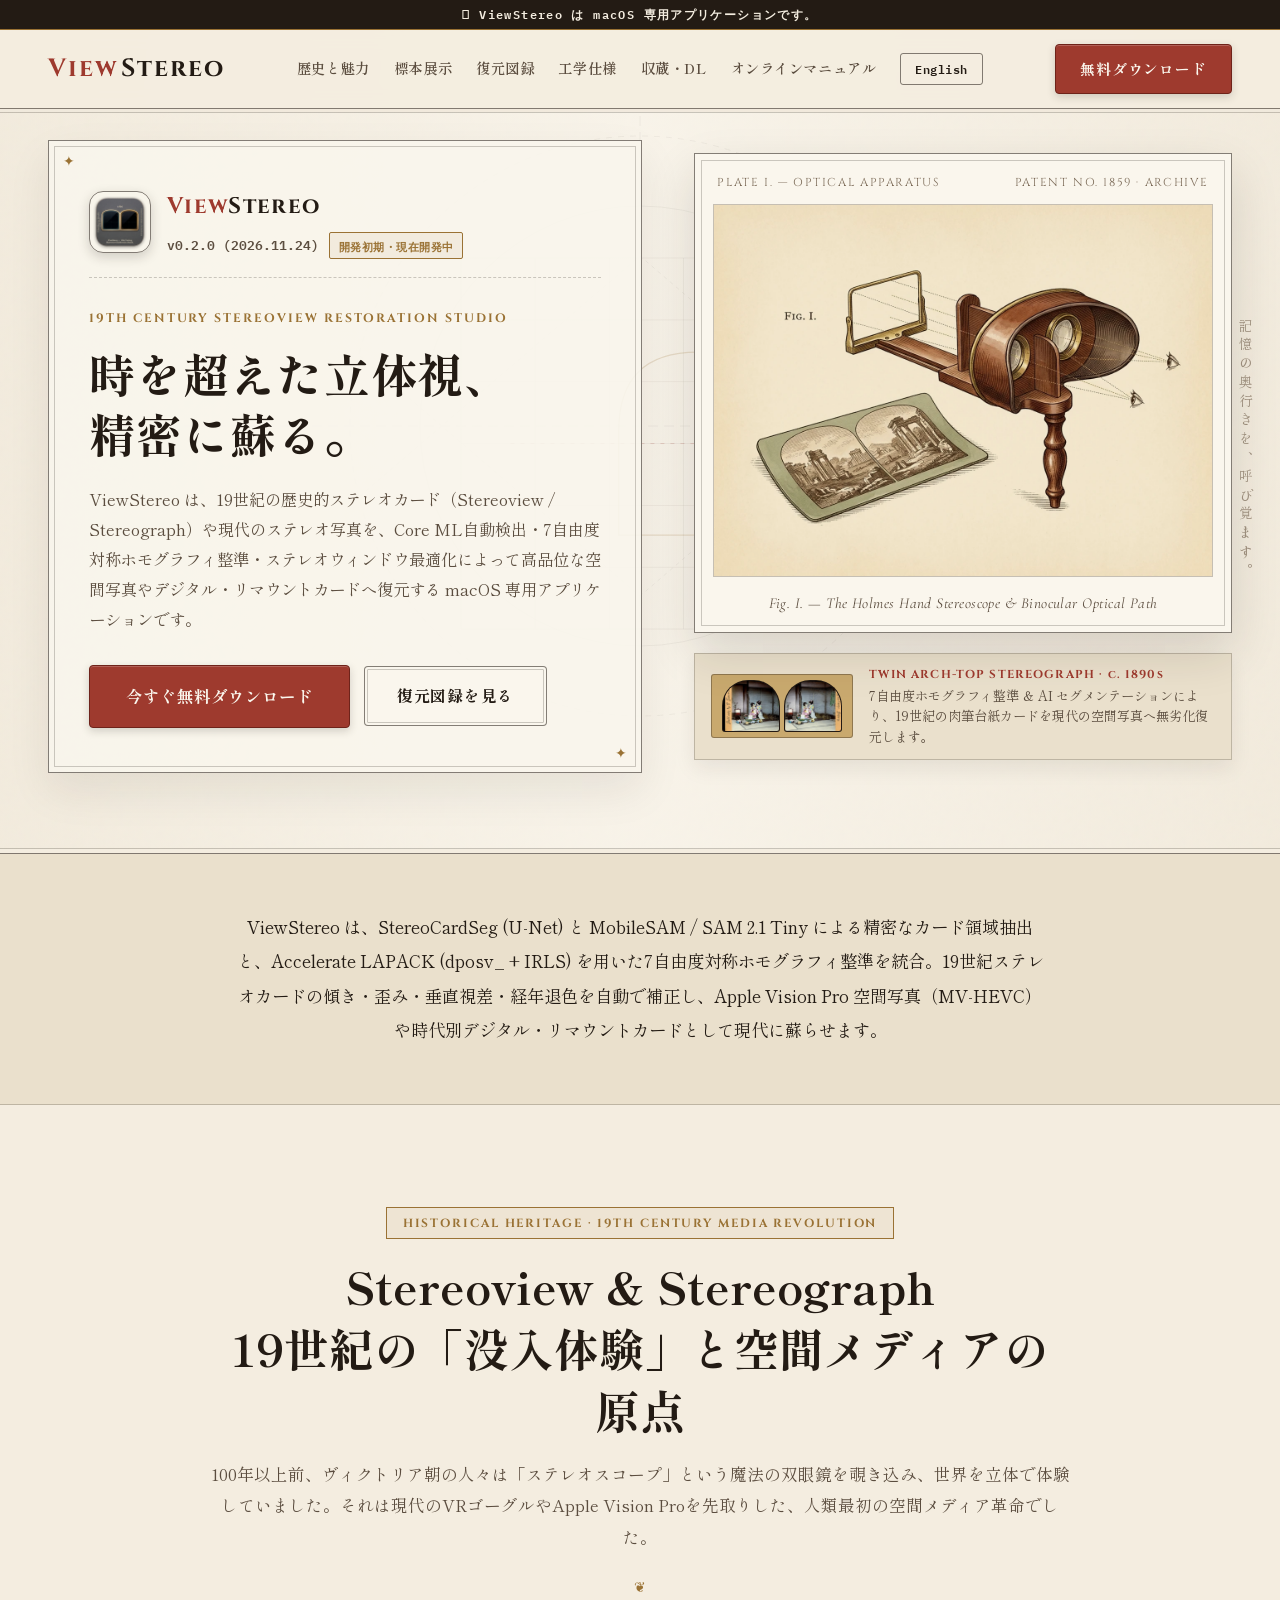
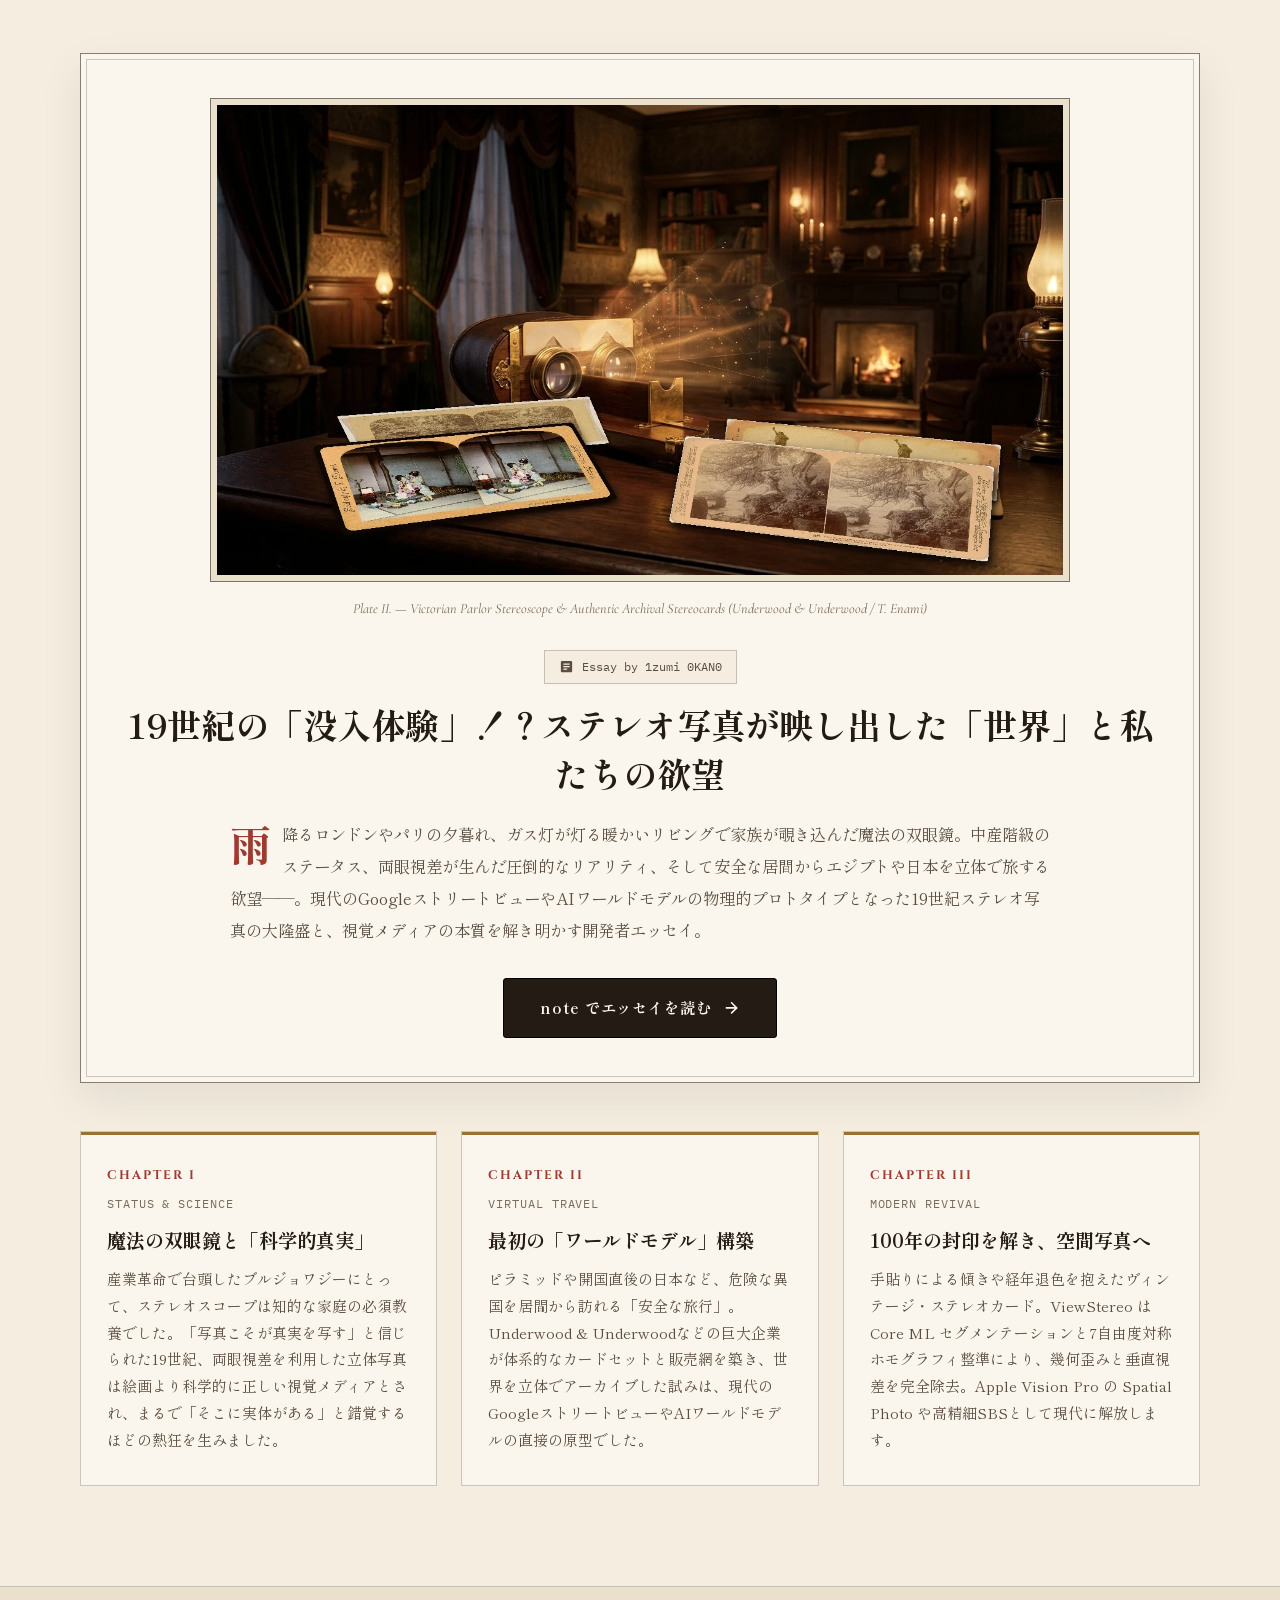
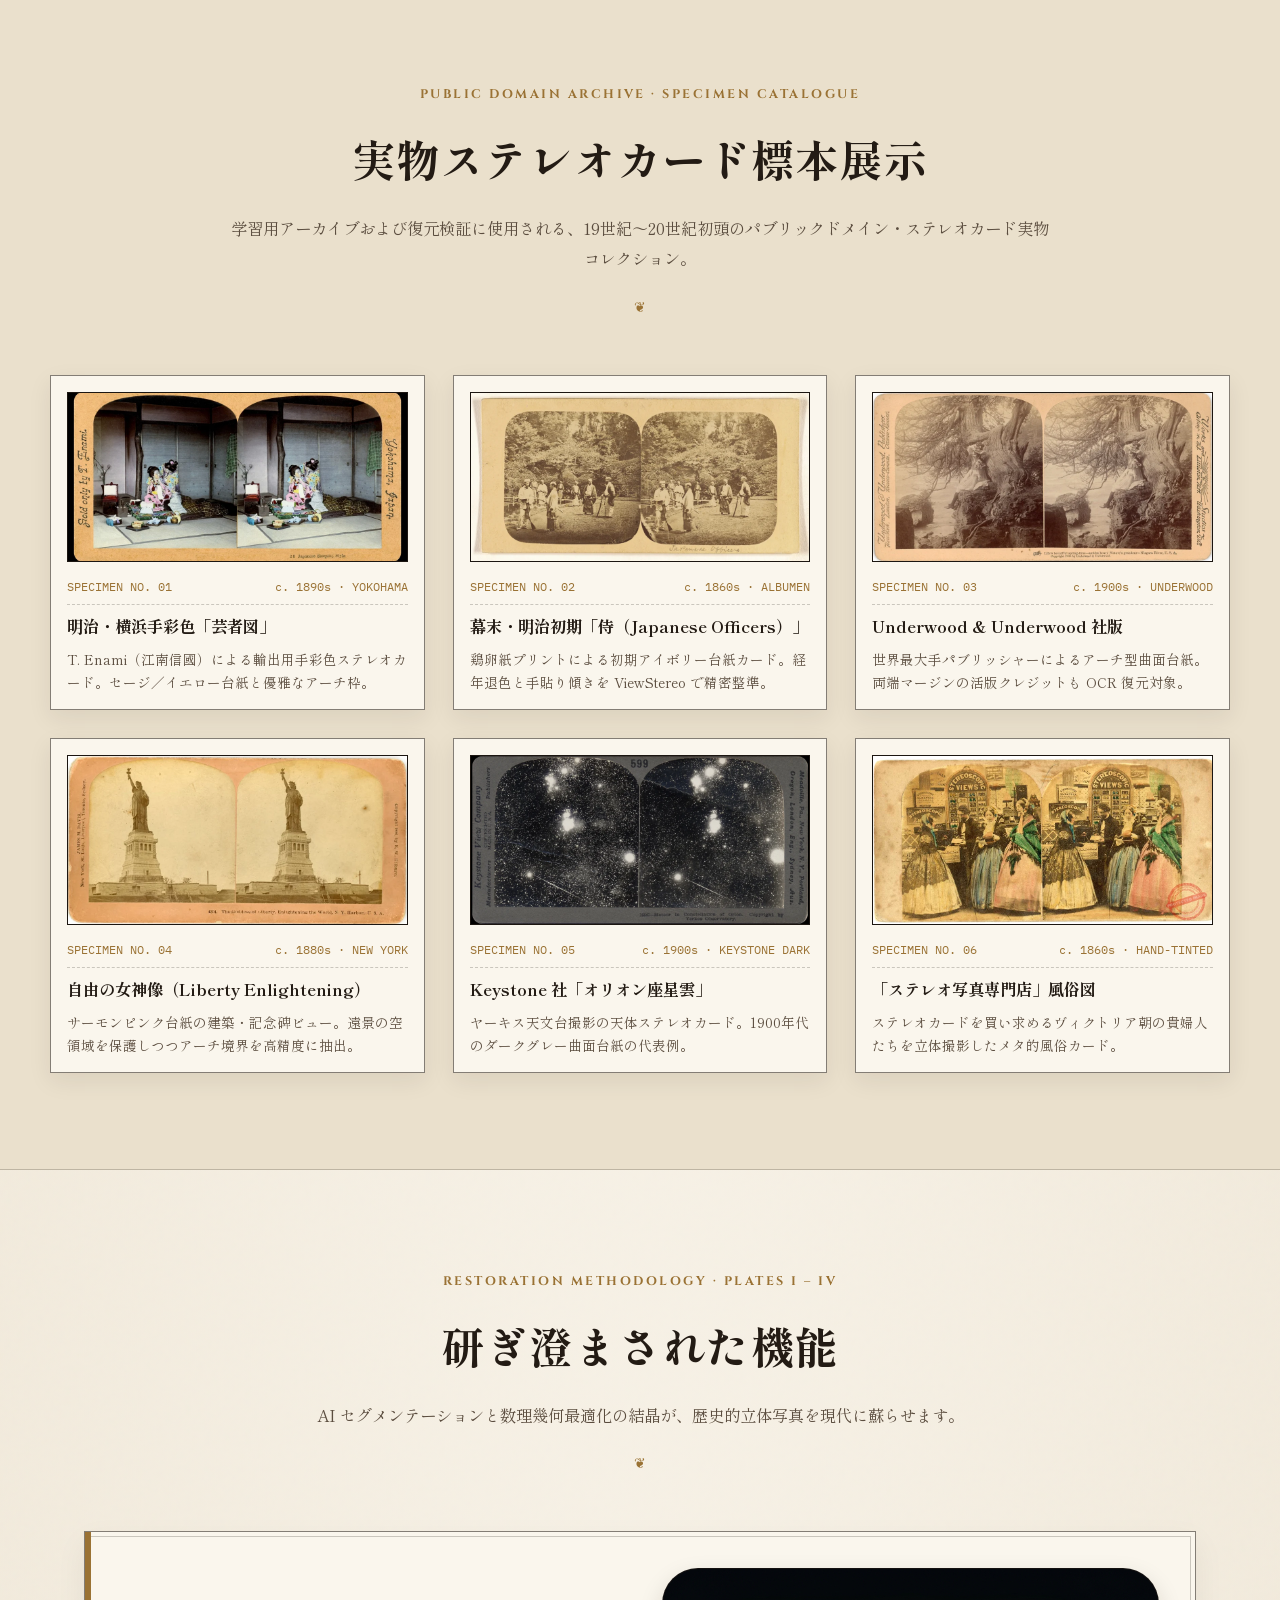
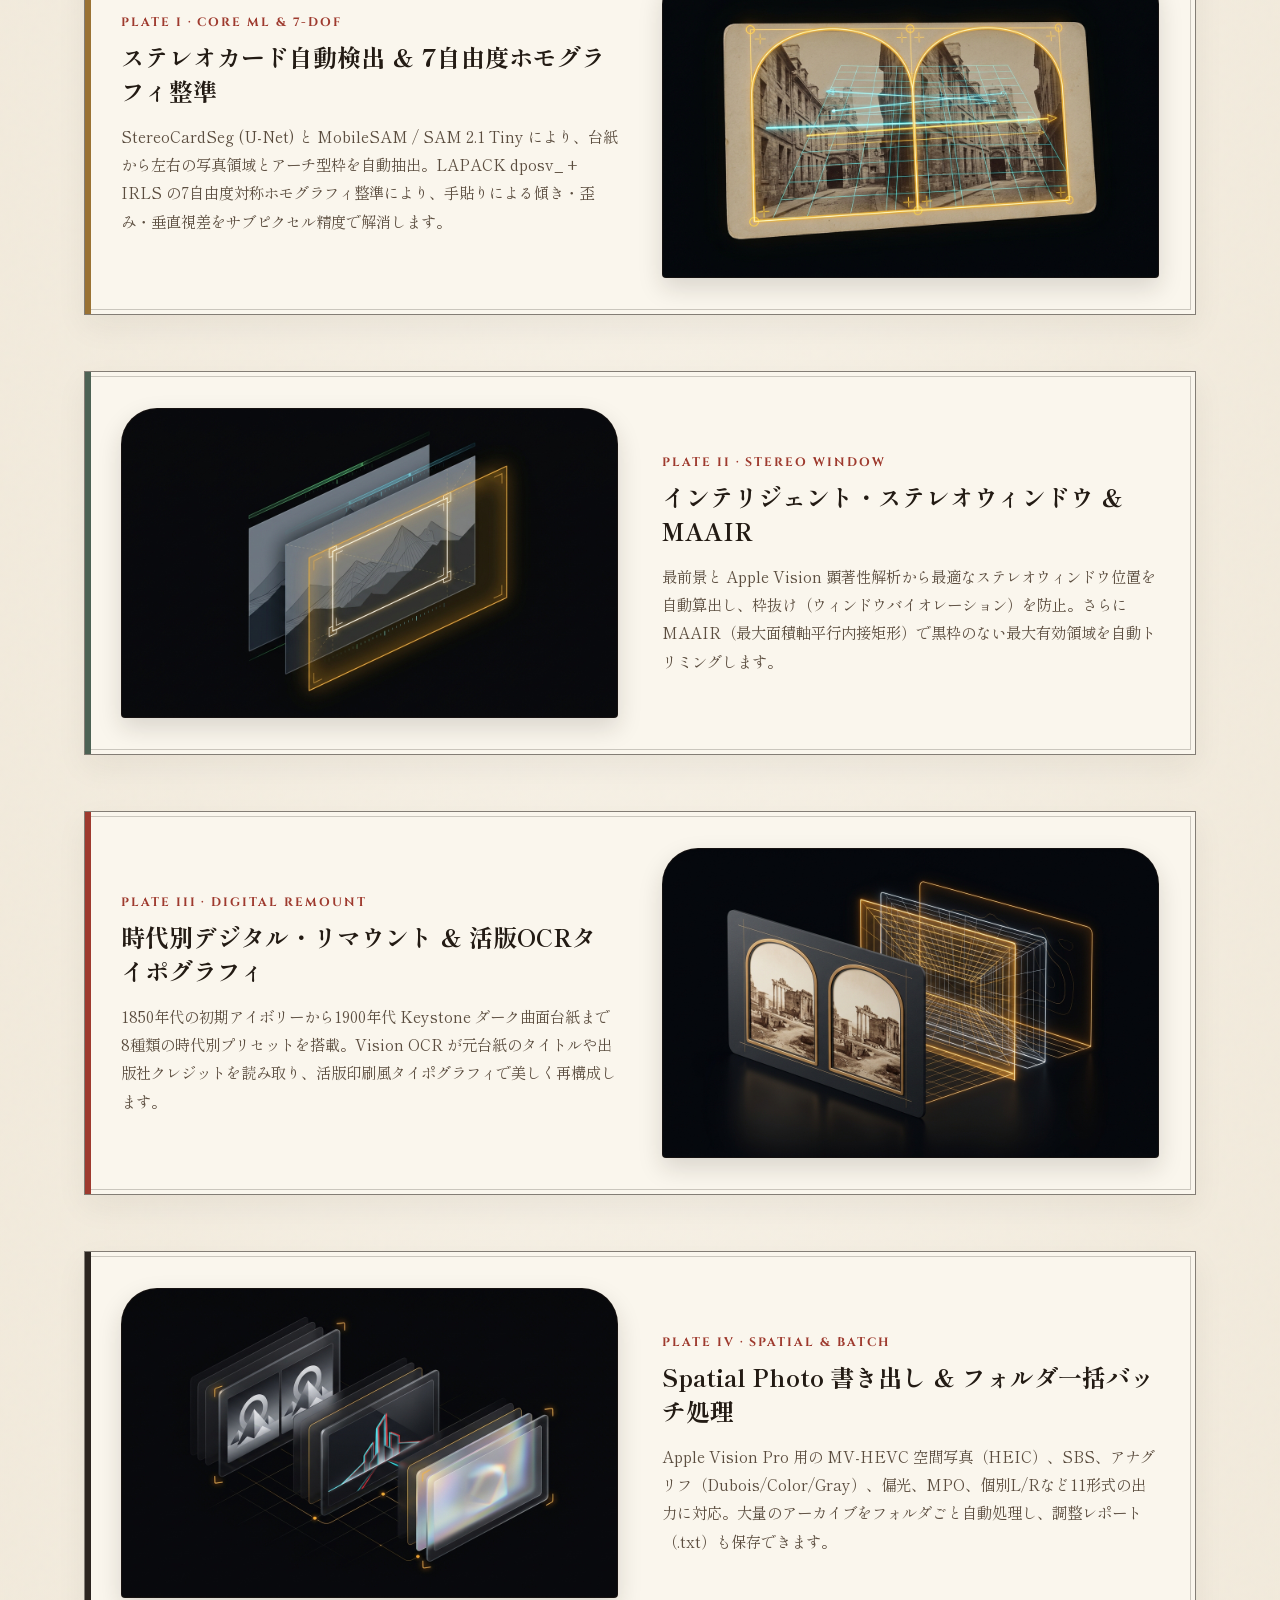
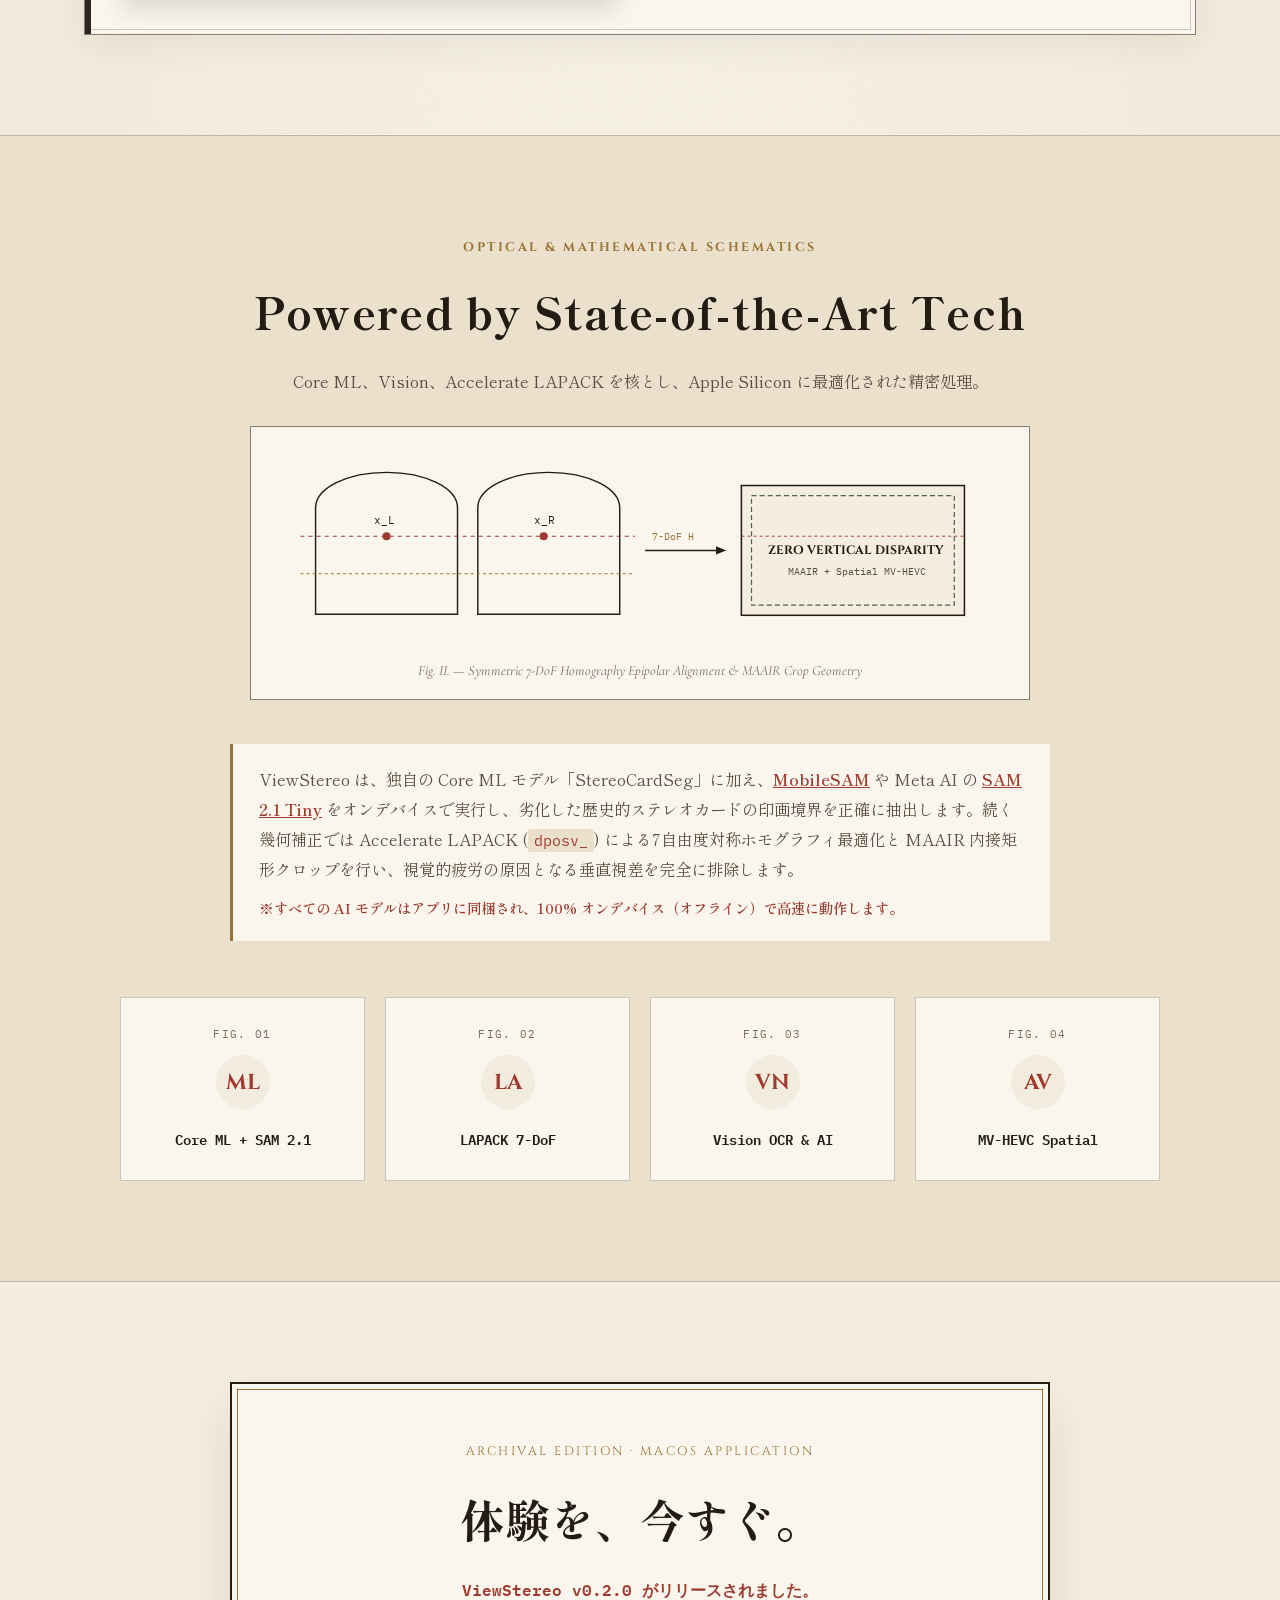
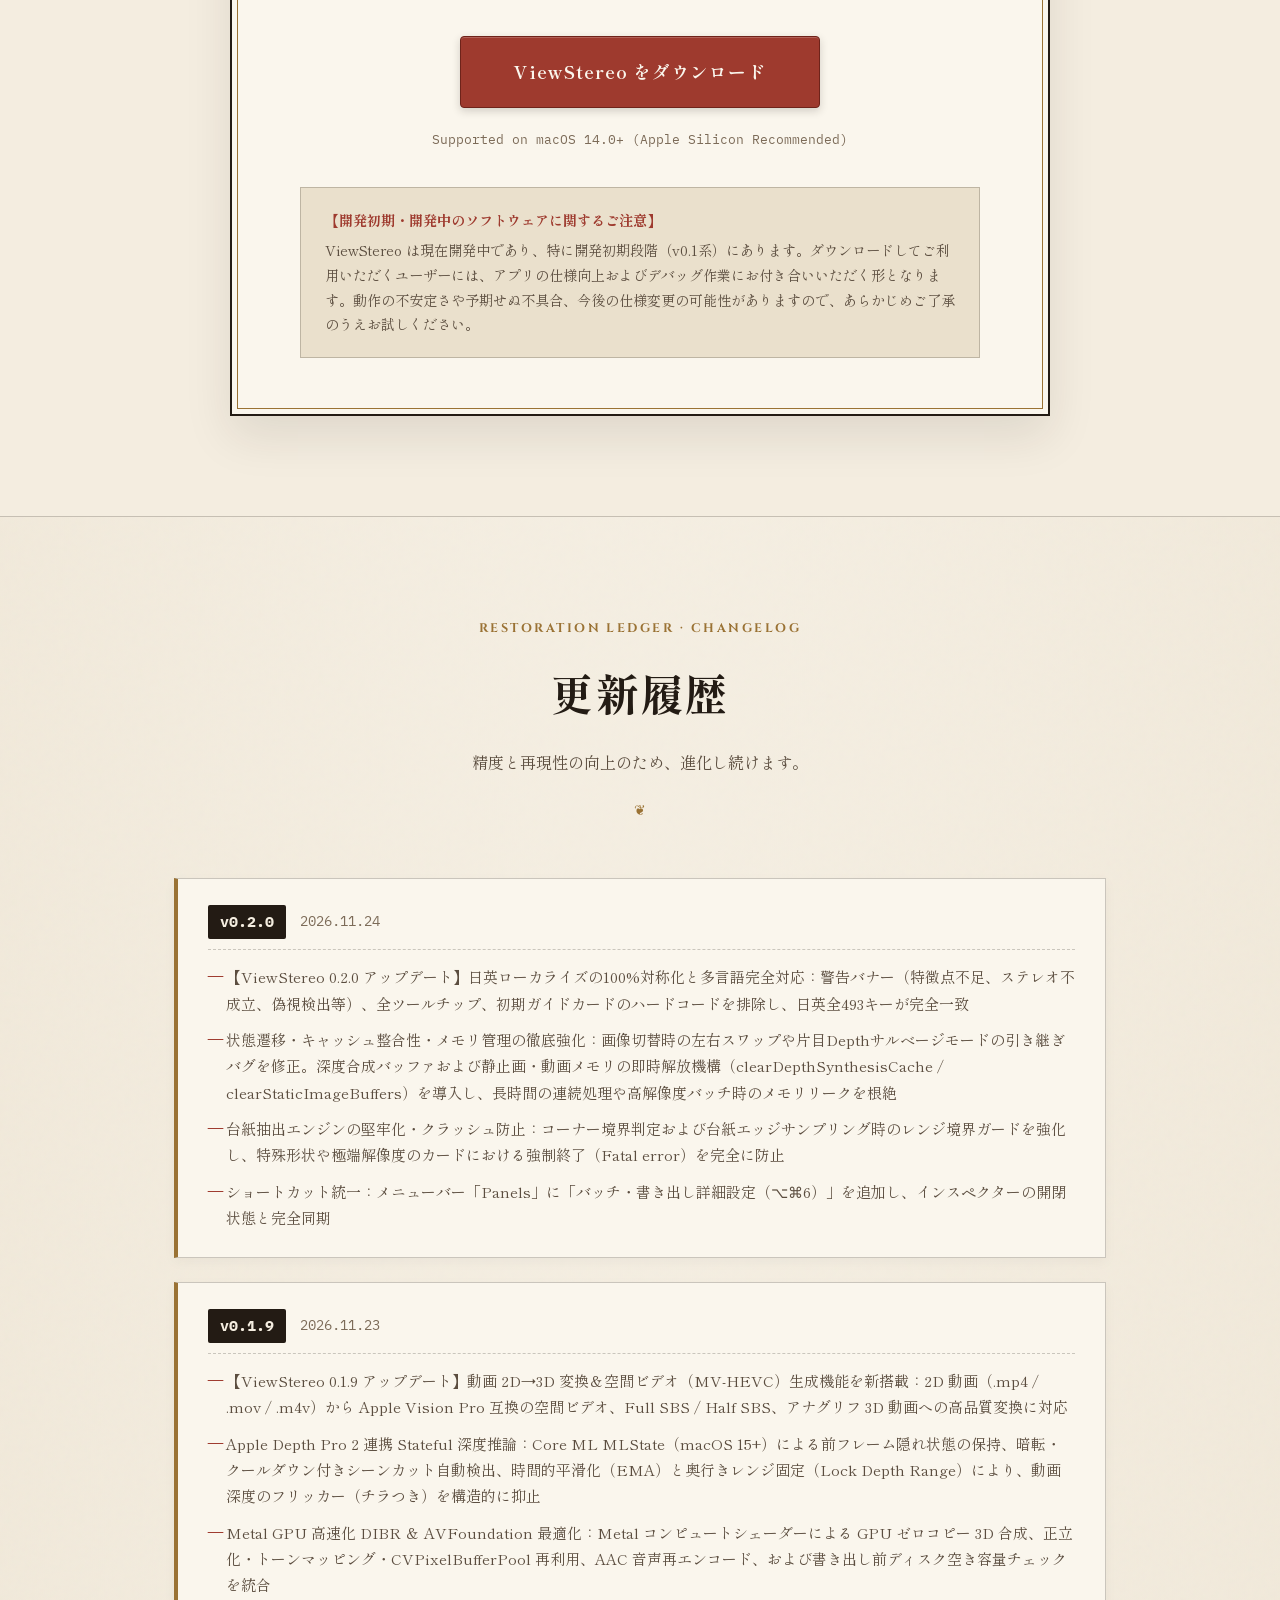
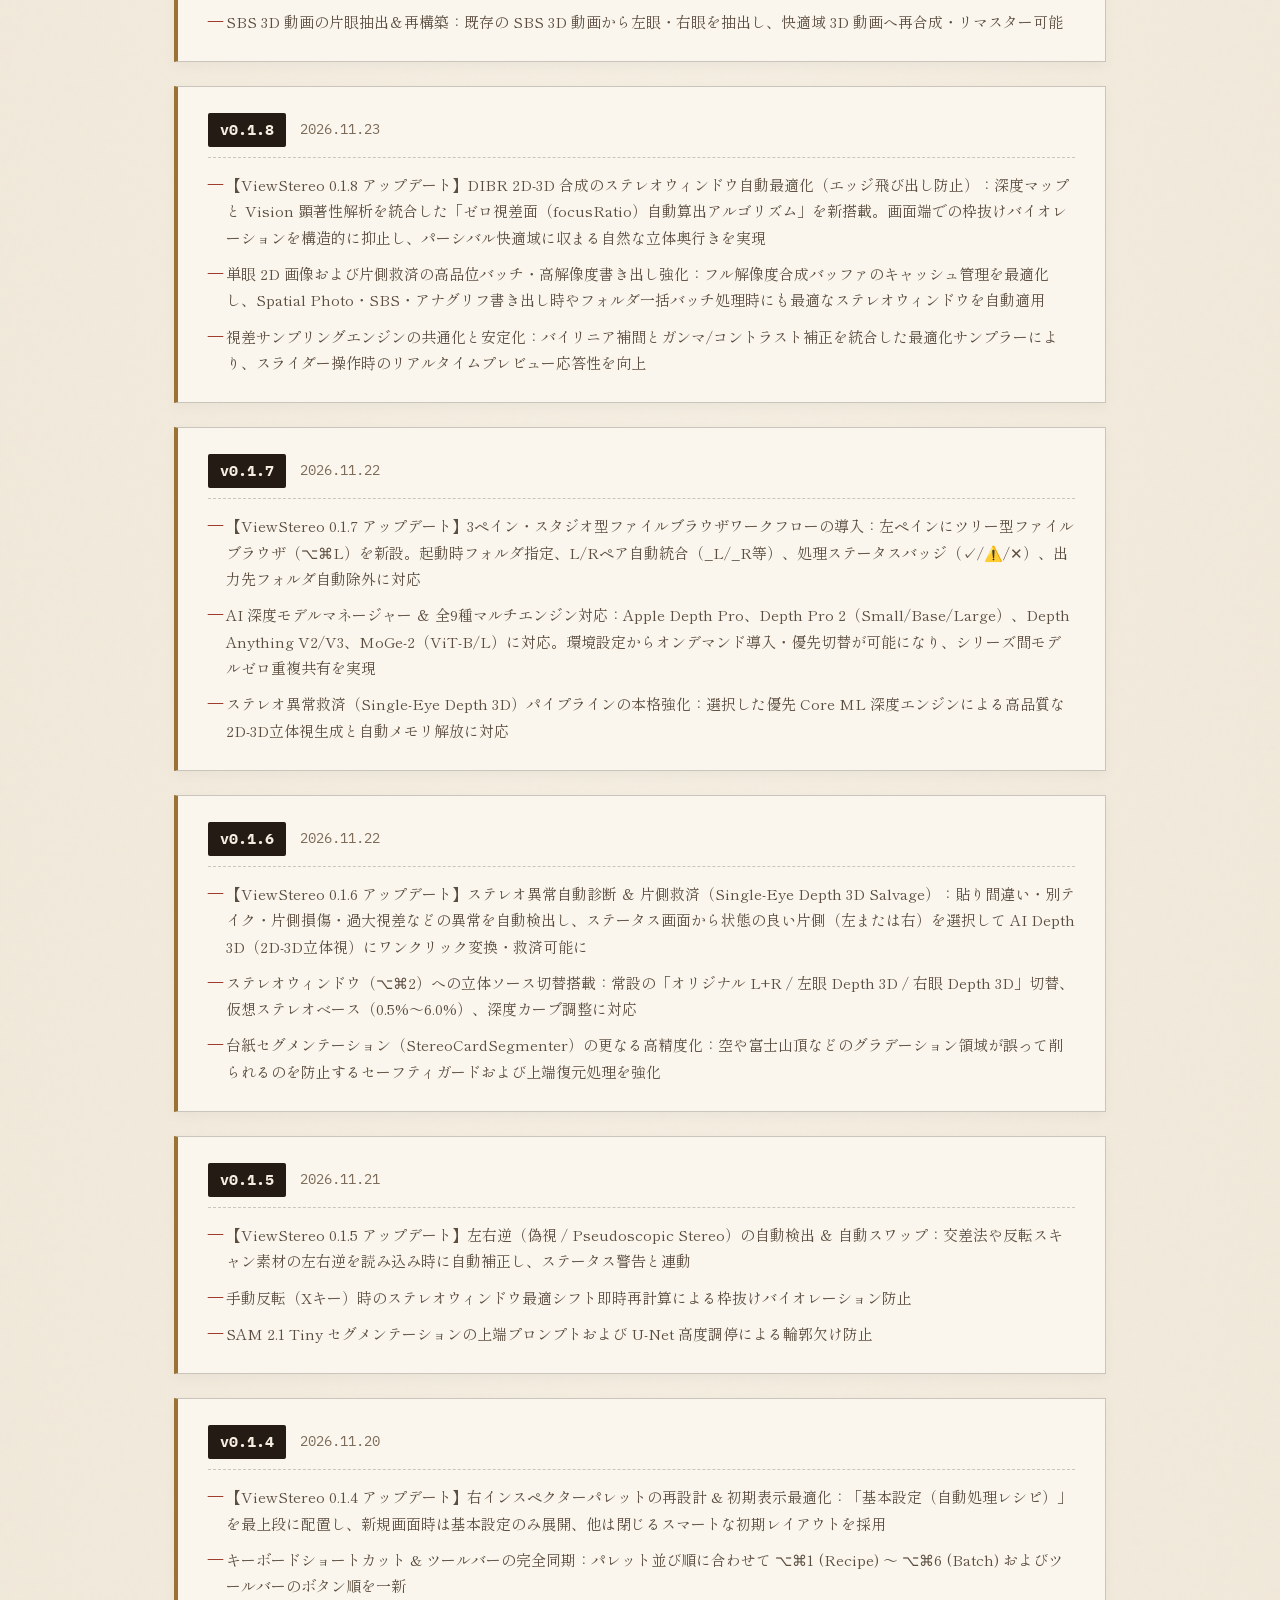
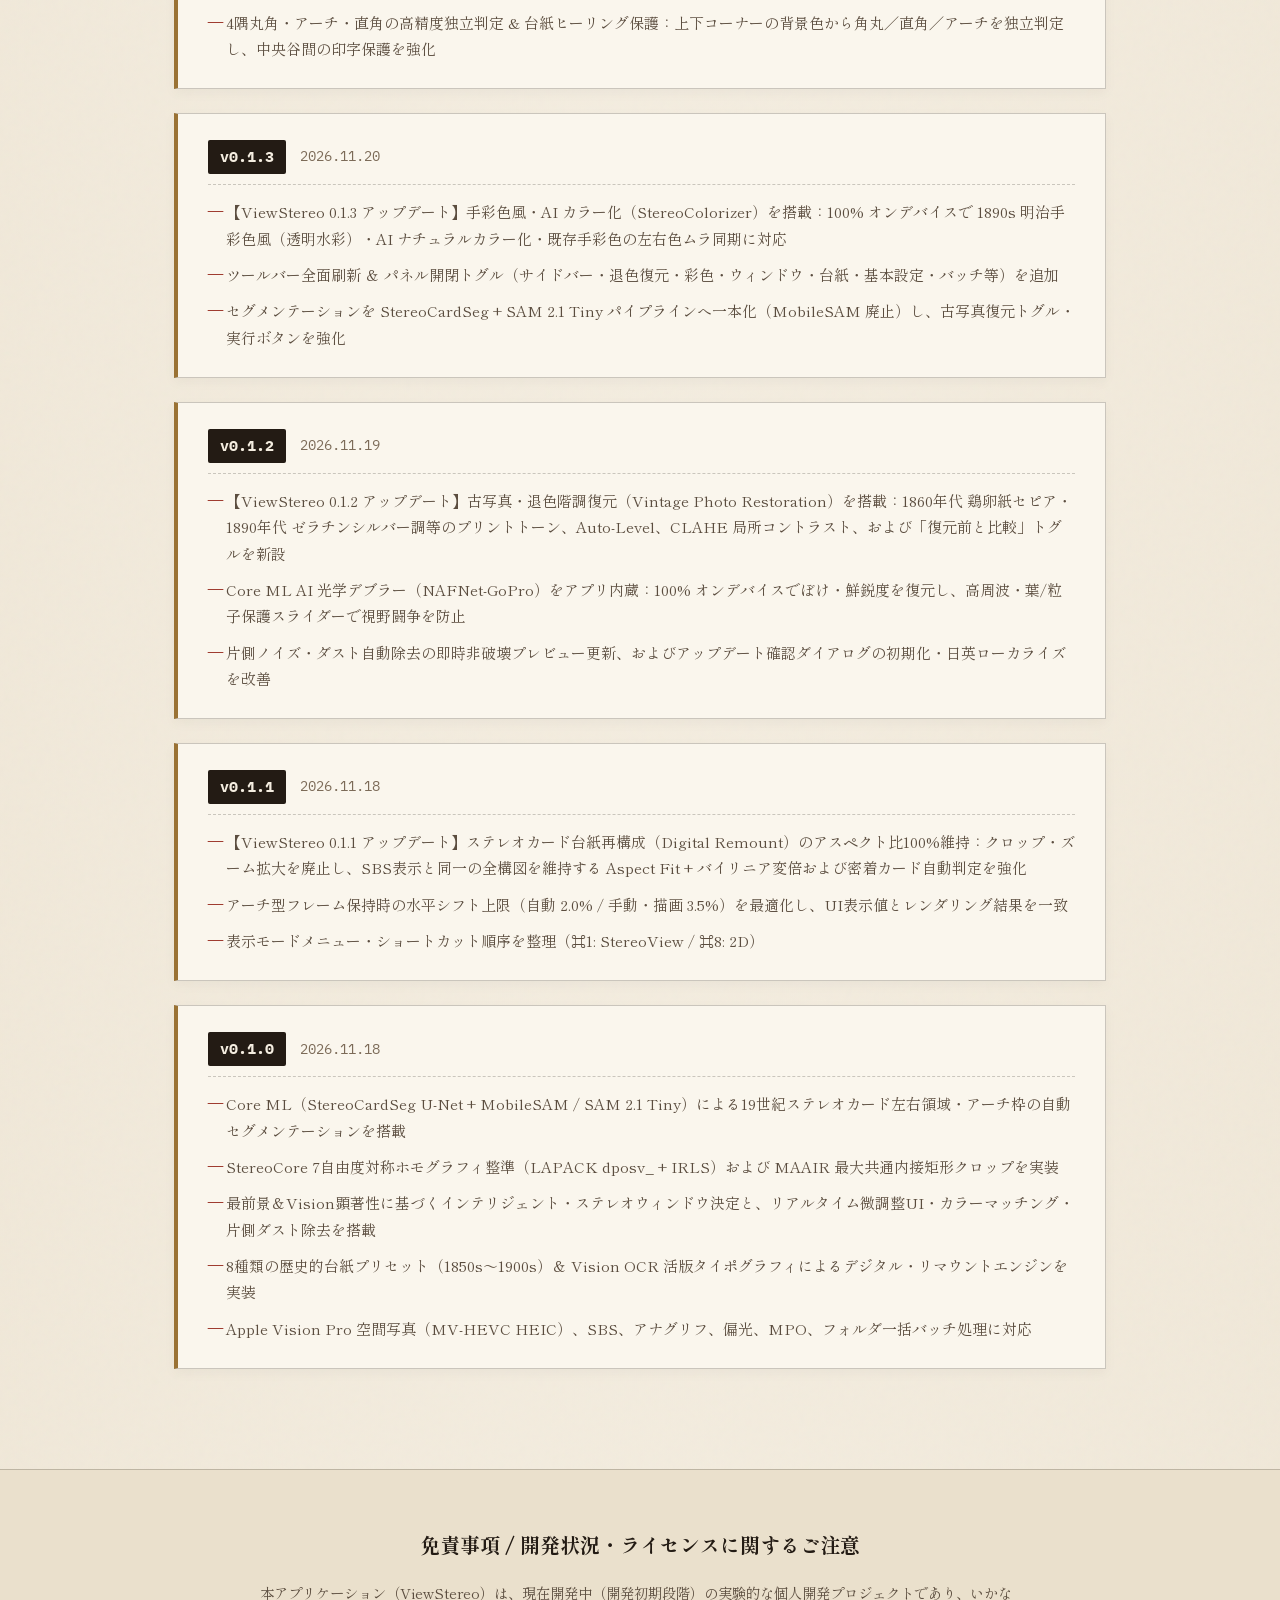
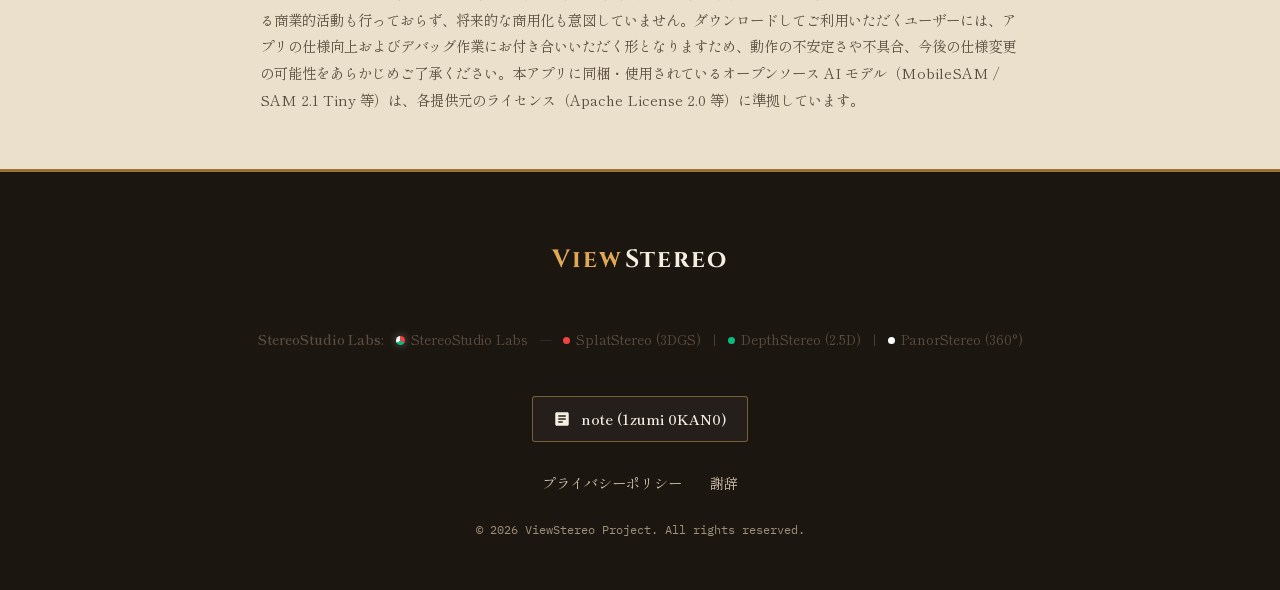
==== commit 9e9025a5: "Bump to v0.2.0: 100% symmetrical localization, memory leak elimination & bounds safety hardening" ====
--- a/website/index.html
+++ b/website/index.html
@@ -9,19 +9,19 @@
     <!-- Open Graph / Facebook -->
     <meta property="og:title" content="ViewStereo | 歴史的ステレオカード復元 & インテリジェント・ステレオウィンドウスタジオ">
     <meta property="og:description" content="19世紀の歴史的ステレオカード（Stereoview）および現代ステレオ写真を、Core ML自動検出・7自由度対称ホモグラフィ整準・ステレオウィンドウ最適化によって高品位な空間写真・SBS・デジタルリマウントカードへ復元する macOS 専用アプリ。">
-    <meta property="og:image" content="https://viewstereo.p-media.jp/assets/share.jpg?v=0.1.9">
+    <meta property="og:image" content="https://viewstereo.p-media.jp/assets/share.jpg?v=0.2.0">
     <meta property="og:type" content="website">
 
     <!-- Twitter -->
     <meta name="twitter:card" content="summary_large_image">
     <meta name="twitter:title" content="ViewStereo | 歴史的ステレオカード復元 & インテリジェント・ステレオウィンドウスタジオ">
     <meta name="twitter:description" content="19世紀の歴史的ステレオカード（Stereoview）および現代ステレオ写真を、Core ML自動検出・7自由度対称ホモグラフィ整準・ステレオウィンドウ最適化によって高品位な空間写真・SBS・デジタルリマウントカードへ復元する macOS 専用アプリ。">
-    <meta name="twitter:image" content="https://viewstereo.p-media.jp/assets/share.jpg?v=0.1.9">
-
-    <link rel="icon" type="image/png" href="favicon.png?v=0.1.9">
-    <link rel="apple-touch-icon" href="apple-touch-icon.png?v=0.1.9">
-    <link rel="stylesheet" href="styles.css?v=0.1.9">
-    <link rel="stylesheet" href="trilogy-shared.css?v=0.1.9">
+    <meta name="twitter:image" content="https://viewstereo.p-media.jp/assets/share.jpg?v=0.2.0">
+
+    <link rel="icon" type="image/png" href="favicon.png?v=0.2.0">
+    <link rel="apple-touch-icon" href="apple-touch-icon.png?v=0.2.0">
+    <link rel="stylesheet" href="styles.css?v=0.2.0">
+    <link rel="stylesheet" href="trilogy-shared.css?v=0.2.0">
 </head>
 <body>
 
@@ -63,12 +63,12 @@
             <div class="hero-text-panel reveal">
                 <div class="hero-app-header">
                     <a href="#download" class="hero-app-badge-icon" title="ViewStereo">
-                        <img src="assets/app_icon.png?v=0.1.9" alt="ViewStereo Icon" width="512" height="512" fetchpriority="high">
+                        <img src="assets/app_icon.png?v=0.2.0" alt="ViewStereo Icon" width="512" height="512" fetchpriority="high">
                     </a>
                     <div>
                         <div class="hero-app-name"><span class="depth">View</span><span class="stereo">Stereo</span></div>
                         <div class="hero-version-row">
-                            <div class="hero-version" data-i18n="hero-version">v0.1.9 (2026.11.23)</div>
+                            <div class="hero-version" data-i18n="hero-version">v0.2.0 (2026.11.24)</div>
                             <span class="dev-status-pill status-early" data-i18n="dev-status-badge">開発初期・現在開発中</span>
                         </div>
                     </div>
@@ -91,8 +91,8 @@
                     </div>
                     <div class="plate-artwork-wrap">
                         <picture>
-                            <source type="image/webp" srcset="assets/stereoscope_plate_1.webp?v=0.1.9">
-                            <img src="assets/stereoscope_plate_1.jpg?v=0.1.9" alt="19th Century Holmes Stereoscope Optical Engraving" width="1200" height="896" fetchpriority="high">
+                            <source type="image/webp" srcset="assets/stereoscope_plate_1.webp?v=0.2.0">
+                            <img src="assets/stereoscope_plate_1.jpg?v=0.2.0" alt="19th Century Holmes Stereoscope Optical Engraving" width="1200" height="896" fetchpriority="high">
                         </picture>
                     </div>
                     <div class="plate-caption-bottom" data-i18n="hero-plate-caption">Fig. I. — The Holmes Hand Stereoscope &amp; Binocular Optical Path</div>
@@ -101,10 +101,10 @@
                 <div class="hero-arch-preview">
                     <div class="arch-pair-mini" aria-hidden="true">
                         <div class="arch-lens-window left">
-                            <img src="assets/specimen_01_enami_geisha.webp?v=0.1.9" alt="">
+                            <img src="assets/specimen_01_enami_geisha.webp?v=0.2.0" alt="">
                         </div>
                         <div class="arch-lens-window right">
-                            <img src="assets/specimen_01_enami_geisha.webp?v=0.1.9" alt="">
+                            <img src="assets/specimen_01_enami_geisha.webp?v=0.2.0" alt="">
                         </div>
                     </div>
                     <div class="arch-preview-meta">
@@ -143,8 +143,8 @@
             <div class="story-card heritage-story-card">
                 <div class="story-image-container">
                     <picture>
-                        <source type="image/webp" srcset="assets/story_stereoview.webp?v=0.1.9">
-                        <img src="assets/story_stereoview.jpg?v=0.1.9" alt="19th Century Stereoview Experience" class="story-image" width="1280" height="720" loading="lazy">
+                        <source type="image/webp" srcset="assets/story_stereoview.webp?v=0.2.0">
+                        <img src="assets/story_stereoview.jpg?v=0.2.0" alt="19th Century Stereoview Experience" class="story-image" width="1280" height="720" loading="lazy">
                     </picture>
                 </div>
                 <div class="story-plate-caption" data-i18n="story-plate-caption">Plate II. — Victorian Parlor Stereoscope &amp; Authentic Archival Stereocards (Underwood &amp; Underwood / T. Enami)</div>
@@ -210,8 +210,8 @@
                 <article class="specimen-card">
                     <div class="specimen-thumb">
                         <picture>
-                            <source type="image/webp" srcset="assets/specimen_01_enami_geisha.webp?v=0.1.9">
-                            <img src="assets/specimen_01_enami_geisha.jpg?v=0.1.9" alt="T. Enami Hand-Tinted Japanese Geisha Girls Stereoview" loading="lazy">
+                            <source type="image/webp" srcset="assets/specimen_01_enami_geisha.webp?v=0.2.0">
+                            <img src="assets/specimen_01_enami_geisha.jpg?v=0.2.0" alt="T. Enami Hand-Tinted Japanese Geisha Girls Stereoview" loading="lazy">
                         </picture>
                     </div>
                     <div class="specimen-meta">
@@ -225,8 +225,8 @@
                 <article class="specimen-card">
                     <div class="specimen-thumb">
                         <picture>
-                            <source type="image/webp" srcset="assets/specimen_02_samurai.webp?v=0.1.9">
-                            <img src="assets/specimen_02_samurai.jpg?v=0.1.9" alt="Japanese Officers Samurai Stereoview" loading="lazy">
+                            <source type="image/webp" srcset="assets/specimen_02_samurai.webp?v=0.2.0">
+                            <img src="assets/specimen_02_samurai.jpg?v=0.2.0" alt="Japanese Officers Samurai Stereoview" loading="lazy">
                         </picture>
                     </div>
                     <div class="specimen-meta">
@@ -240,8 +240,8 @@
                 <article class="specimen-card">
                     <div class="specimen-thumb">
                         <picture>
-                            <source type="image/webp" srcset="assets/specimen_03_underwood.webp?v=0.1.9">
-                            <img src="assets/specimen_03_underwood.jpg?v=0.1.9" alt="Underwood &amp; Underwood Publishers Stereoview" loading="lazy">
+                            <source type="image/webp" srcset="assets/specimen_03_underwood.webp?v=0.2.0">
+                            <img src="assets/specimen_03_underwood.jpg?v=0.2.0" alt="Underwood &amp; Underwood Publishers Stereoview" loading="lazy">
                         </picture>
                     </div>
                     <div class="specimen-meta">
@@ -255,8 +255,8 @@
                 <article class="specimen-card">
                     <div class="specimen-thumb">
                         <picture>
-                            <source type="image/webp" srcset="assets/specimen_04_liberty.webp?v=0.1.9">
-                            <img src="assets/specimen_04_liberty.jpg?v=0.1.9" alt="Statue of Liberty New York Stereoview" loading="lazy">
+                            <source type="image/webp" srcset="assets/specimen_04_liberty.webp?v=0.2.0">
+                            <img src="assets/specimen_04_liberty.jpg?v=0.2.0" alt="Statue of Liberty New York Stereoview" loading="lazy">
                         </picture>
                     </div>
                     <div class="specimen-meta">
@@ -270,8 +270,8 @@
                 <article class="specimen-card">
                     <div class="specimen-thumb">
                         <picture>
-                            <source type="image/webp" srcset="assets/specimen_05_keystone_orion.webp?v=0.1.9">
-                            <img src="assets/specimen_05_keystone_orion.jpg?v=0.1.9" alt="Keystone View Company Constellation of Orion" loading="lazy">
+                            <source type="image/webp" srcset="assets/specimen_05_keystone_orion.webp?v=0.2.0">
+                            <img src="assets/specimen_05_keystone_orion.jpg?v=0.2.0" alt="Keystone View Company Constellation of Orion" loading="lazy">
                         </picture>
                     </div>
                     <div class="specimen-meta">
@@ -285,8 +285,8 @@
                 <article class="specimen-card">
                     <div class="specimen-thumb">
                         <picture>
-                            <source type="image/webp" srcset="assets/specimen_06_emporium.webp?v=0.1.9">
-                            <img src="assets/specimen_06_emporium.jpg?v=0.1.9" alt="Victorian Stereoscopic Views Emporium" loading="lazy">
+                            <source type="image/webp" srcset="assets/specimen_06_emporium.webp?v=0.2.0">
+                            <img src="assets/specimen_06_emporium.jpg?v=0.2.0" alt="Victorian Stereoscopic Views Emporium" loading="lazy">
                         </picture>
                     </div>
                     <div class="specimen-meta">
@@ -316,7 +316,7 @@
                     <h3 data-i18n="feat-1-title">ステレオカード自動検出 ＆ 7自由度ホモグラフィ整準</h3>
                     <p data-i18n="feat-1-desc">StereoCardSeg (U-Net) と MobileSAM / SAM 2.1 Tiny により、台紙から左右の写真領域とアーチ型枠を自動抽出。LAPACK dposv_ + IRLS の7自由度対称ホモグラフィ整準により、手貼りによる傾き・歪み・垂直視差をサブピクセル精度で解消します。</p>
                 </div>
-                <div class="feature-visual" style="background-image: url('assets/feat_ai.jpg?v=0.1.9');"></div>
+                <div class="feature-visual" style="background-image: url('assets/feat_ai.jpg?v=0.2.0');"></div>
             </div>
 
             <div class="feature-item reveal">
@@ -325,7 +325,7 @@
                     <h3 data-i18n="feat-2-title">インテリジェント・ステレオウィンドウ ＆ MAAIR</h3>
                     <p data-i18n="feat-2-desc">最前景と Apple Vision 顕著性解析から最適なステレオウィンドウ位置を自動算出し、枠抜け（ウィンドウバイオレーション）を防止。さらに MAAIR（最大面積軸平行内接矩形）で黒枠のない最大有効領域を自動トリミングします。</p>
                 </div>
-                <div class="feature-visual" style="background-image: url('assets/feat_window.jpg?v=0.1.9');"></div>
+                <div class="feature-visual" style="background-image: url('assets/feat_window.jpg?v=0.2.0');"></div>
             </div>
 
             <div class="feature-item reveal">
@@ -334,7 +334,7 @@
                     <h3 data-i18n="feat-3-title">時代別デジタル・リマウント ＆ 活版OCRタイポグラフィ</h3>
                     <p data-i18n="feat-3-desc">1850年代の初期アイボリーから1900年代 Keystone ダーク曲面台紙まで8種類の時代別プリセットを搭載。Vision OCR が元台紙のタイトルや出版社クレジットを読み取り、活版印刷風タイポグラフィで美しく再構成します。</p>
                 </div>
-                <div class="feature-visual" style="background-image: url('assets/feat_remount.jpg?v=0.1.9');"></div>
+                <div class="feature-visual" style="background-image: url('assets/feat_remount.jpg?v=0.2.0');"></div>
             </div>
 
             <div class="feature-item reveal">
@@ -343,7 +343,7 @@
                     <h3 data-i18n="feat-4-title">Spatial Photo 書き出し ＆ フォルダ一括バッチ処理</h3>
                     <p data-i18n="feat-4-desc">Apple Vision Pro 用の MV-HEVC 空間写真（HEIC）、SBS、アナグリフ（Dubois/Color/Gray）、偏光、MPO、個別L/Rなど11形式の出力に対応。大量のアーカイブをフォルダごと自動処理し、調整レポート（.txt）も保存できます。</p>
                 </div>
-                <div class="feature-visual" style="background-image: url('assets/feat_export.jpg?v=0.1.9');"></div>
+                <div class="feature-visual" style="background-image: url('assets/feat_export.jpg?v=0.2.0');"></div>
             </div>
         </div>
     </section>
@@ -416,7 +416,7 @@
         <div class="download-plaque reveal">
             <span class="plate-kicker" style="font-family: var(--font-display); font-size: 0.78rem; letter-spacing: 0.2em; color: var(--accent-brass); display: block; margin-bottom: 12px;">ARCHIVAL EDITION · MACOS APPLICATION</span>
             <h2 data-i18n="dl-title">体験を、今すぐ。</h2>
-            <p data-i18n="dl-subtitle" class="dl-subtitle-text">ViewStereo v0.1.9 がリリースされました。</p>
+            <p data-i18n="dl-subtitle" class="dl-subtitle-text">ViewStereo v0.2.0 がリリースされました。</p>
             <a href="https://viewstereo.p-media.jp/ViewStereo.dmg" class="btn-cta" data-i18n="btn-download" style="padding: 18px 52px; font-size: 1.1rem;">ViewStereo をダウンロード</a>
             <p data-i18n="dl-support" style="margin-top: 20px; font-size: 0.82rem; font-family: var(--font-mono); color: var(--text-muted);">Supported on macOS 14.0+ (Apple Silicon Recommended)</p>
             <div class="dev-notice-box" data-i18n="dev-notice-box">
@@ -434,6 +434,20 @@
             <div class="ornament-divider">❦</div>
         </div>
         <div class="updates-container reveal">
+            <!-- v0.2.0 -->
+            <div class="changelog-item">
+                <div class="version-header">
+                    <span class="version-tag">v0.2.0</span>
+                    <span class="version-date">2026.11.24</span>
+                </div>
+                <ul class="change-list">
+                    <li data-i18n="upd-020-1">日英ローカライズの100%対称化と多言語完全対応：警告バナー（特徴点不足、ステレオ不成立、偽視検出等）、全ツールチップ、初期ガイドカードのハードコードを排除し、日英全493キーが完全一致</li>
+                    <li data-i18n="upd-020-2">状態遷移・キャッシュ整合性・メモリ管理の徹底強化：画像切替時の左右スワップや片目Depthサルベージモードの引き継ぎバグを修正。深度合成バッファおよび静止画・動画メモリの即時解放機構（clearDepthSynthesisCache / clearStaticImageBuffers）を導入し、長時間の連続処理や高解像度バッチ時のメモリリークを根絶</li>
+                    <li data-i18n="upd-020-3">台紙抽出エンジンの堅牢化・クラッシュ防止：コーナー境界判定および台紙エッジサンプリング時のレンジ境界ガードを強化し、特殊形状や極端解像度のカードにおける強制終了（Fatal error）を完全に防止</li>
+                    <li data-i18n="upd-020-4">ショートカット統一：メニューバー「Panels」に「バッチ・書き出し詳細設定（⌥⌘6）」を追加し、インスペクターの開閉状態と完全同期</li>
+                </ul>
+            </div>
+
             <!-- v0.1.9 -->
             <div class="changelog-item">
                 <div class="version-header">
@@ -600,7 +614,7 @@
         </div>
     </footer>
 
-    <script src="trilogy-shared.js?v=0.1.9"></script>
-    <script src="script.js?v=0.1.9"></script>
+    <script src="trilogy-shared.js?v=0.2.0"></script>
+    <script src="script.js?v=0.2.0"></script>
 </body>
 </html>
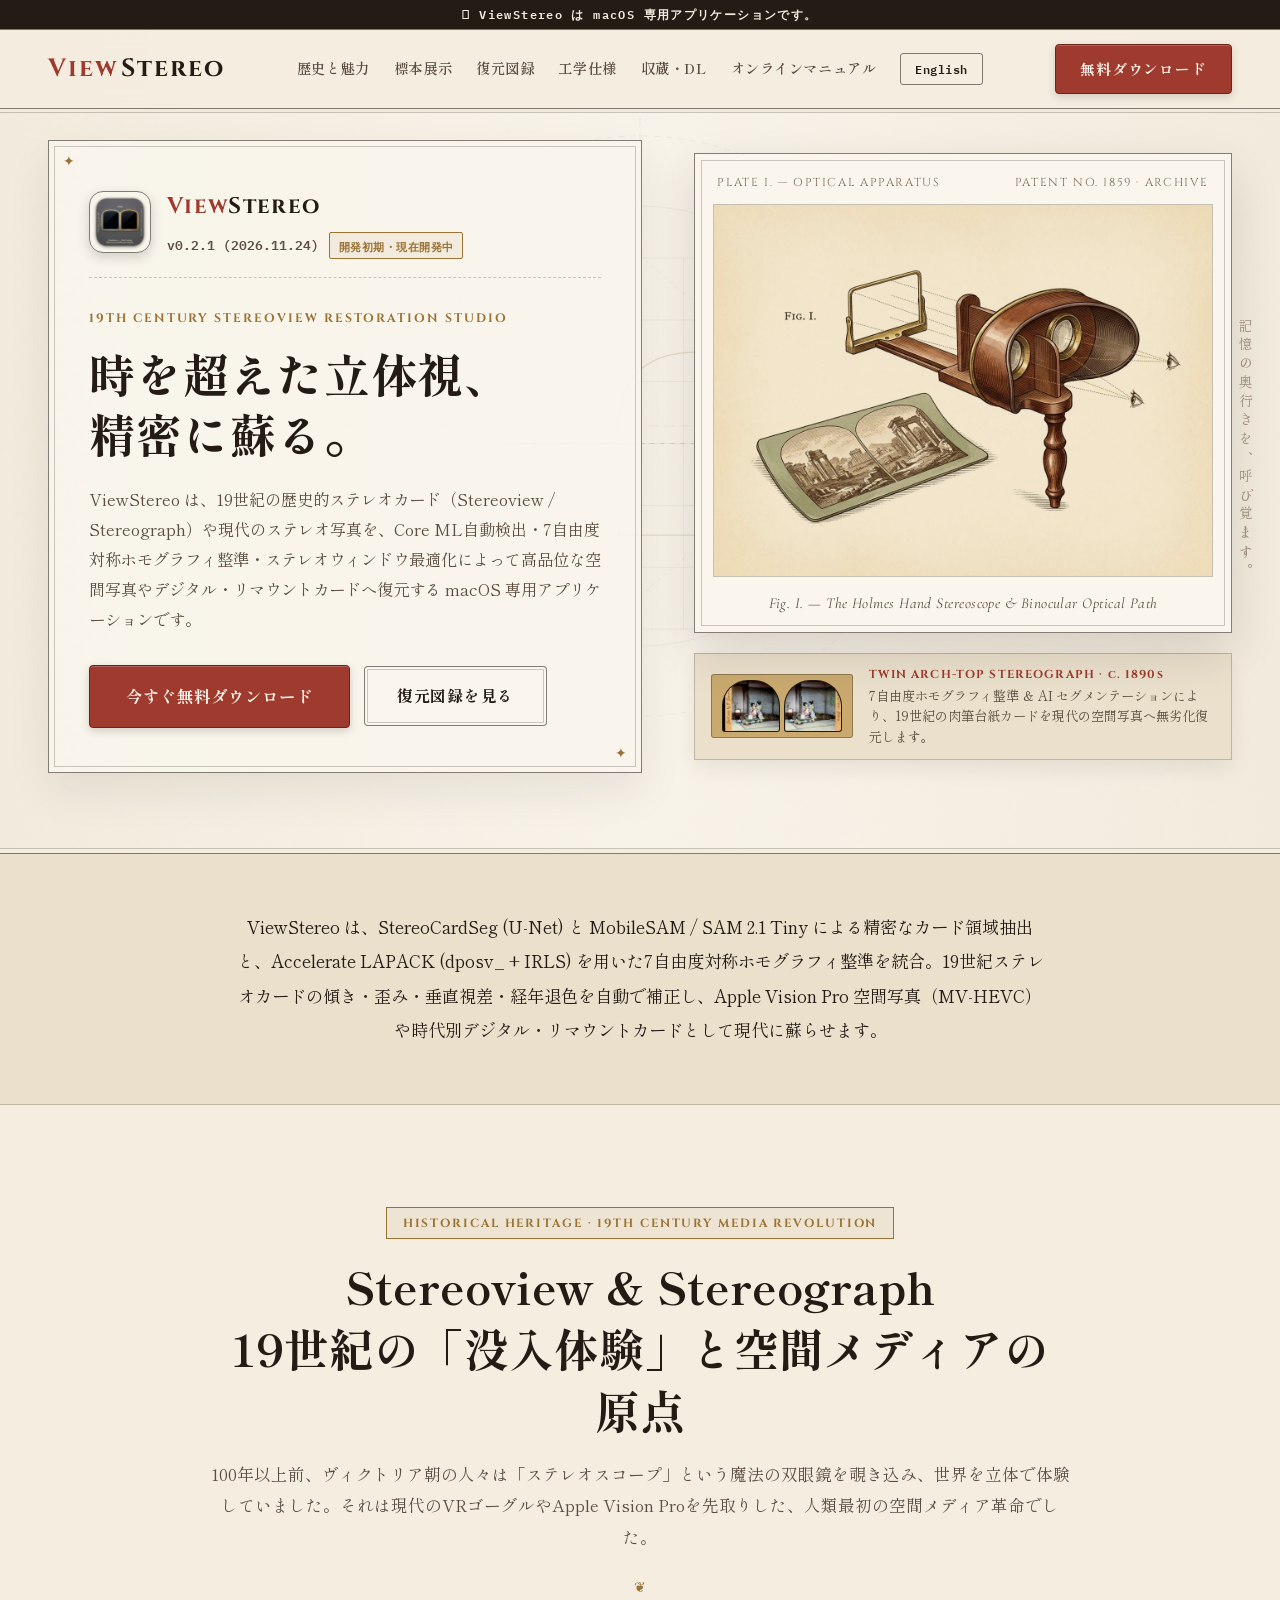
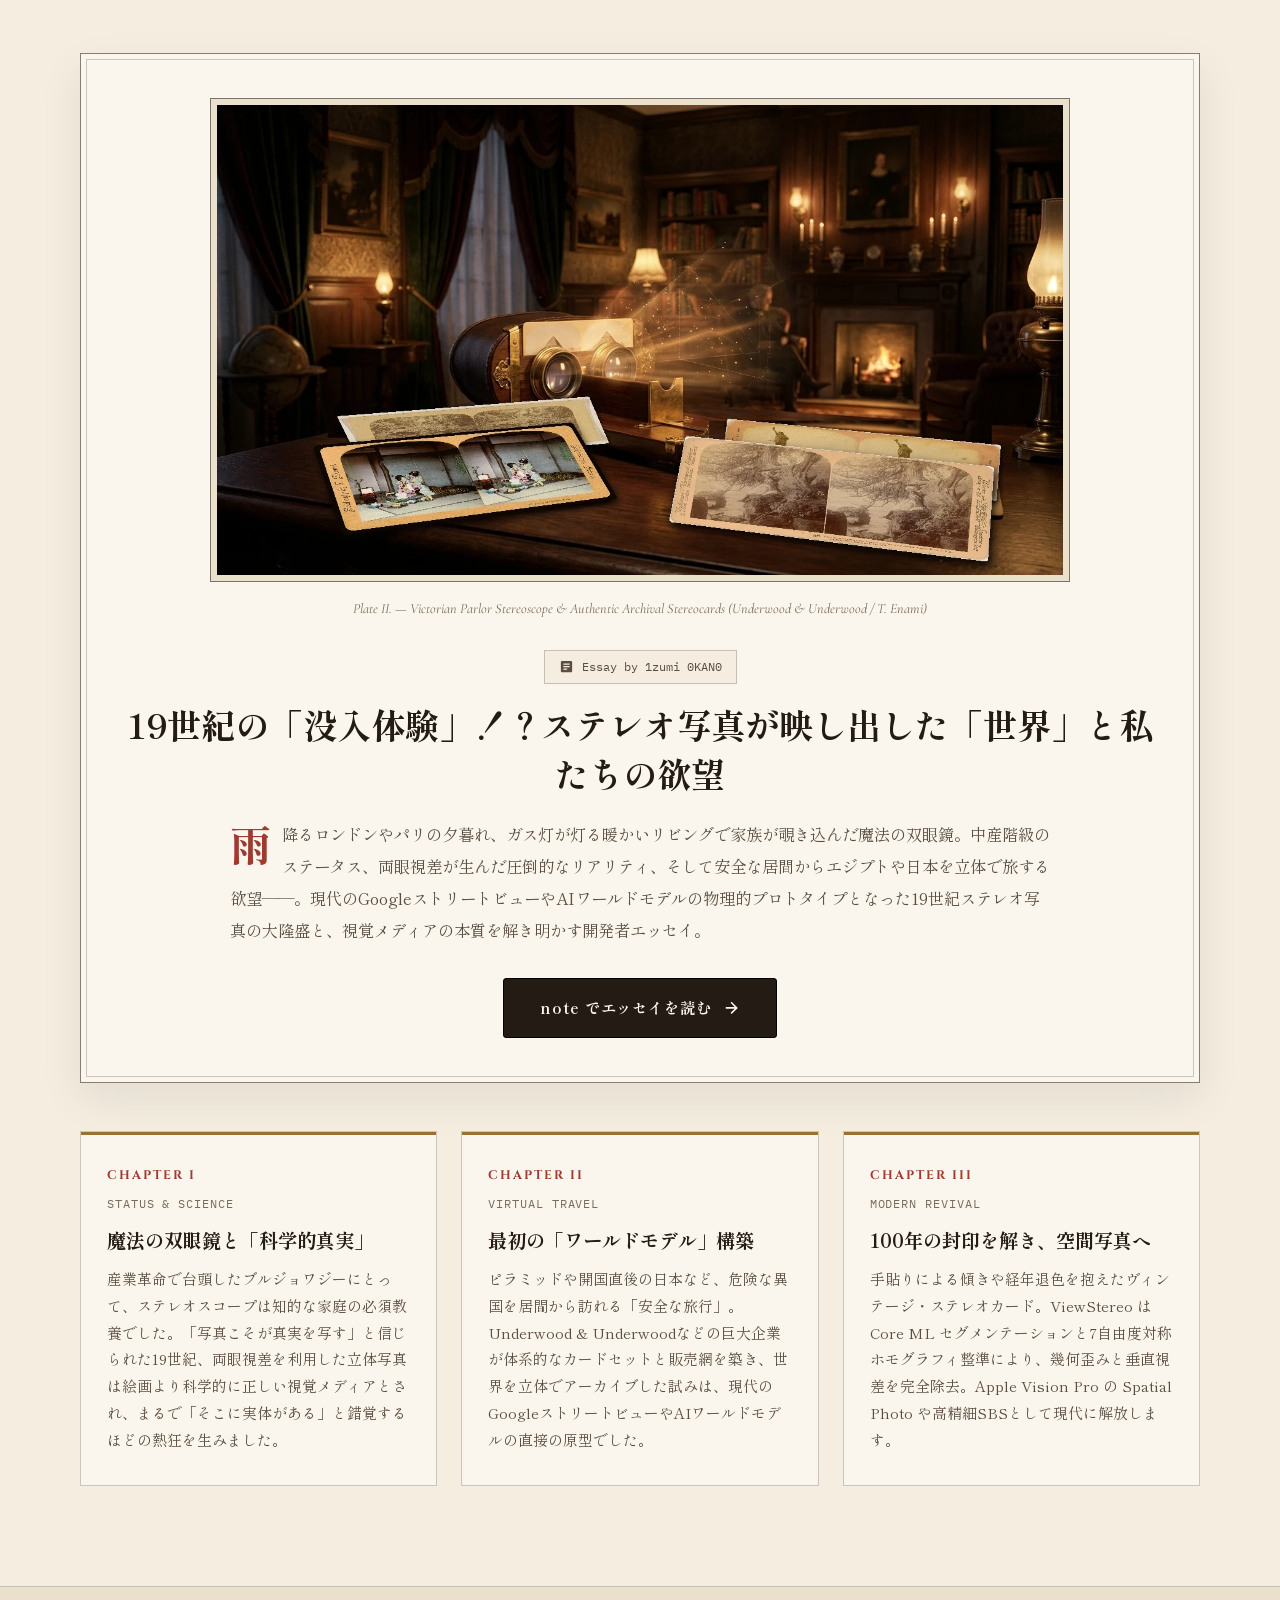
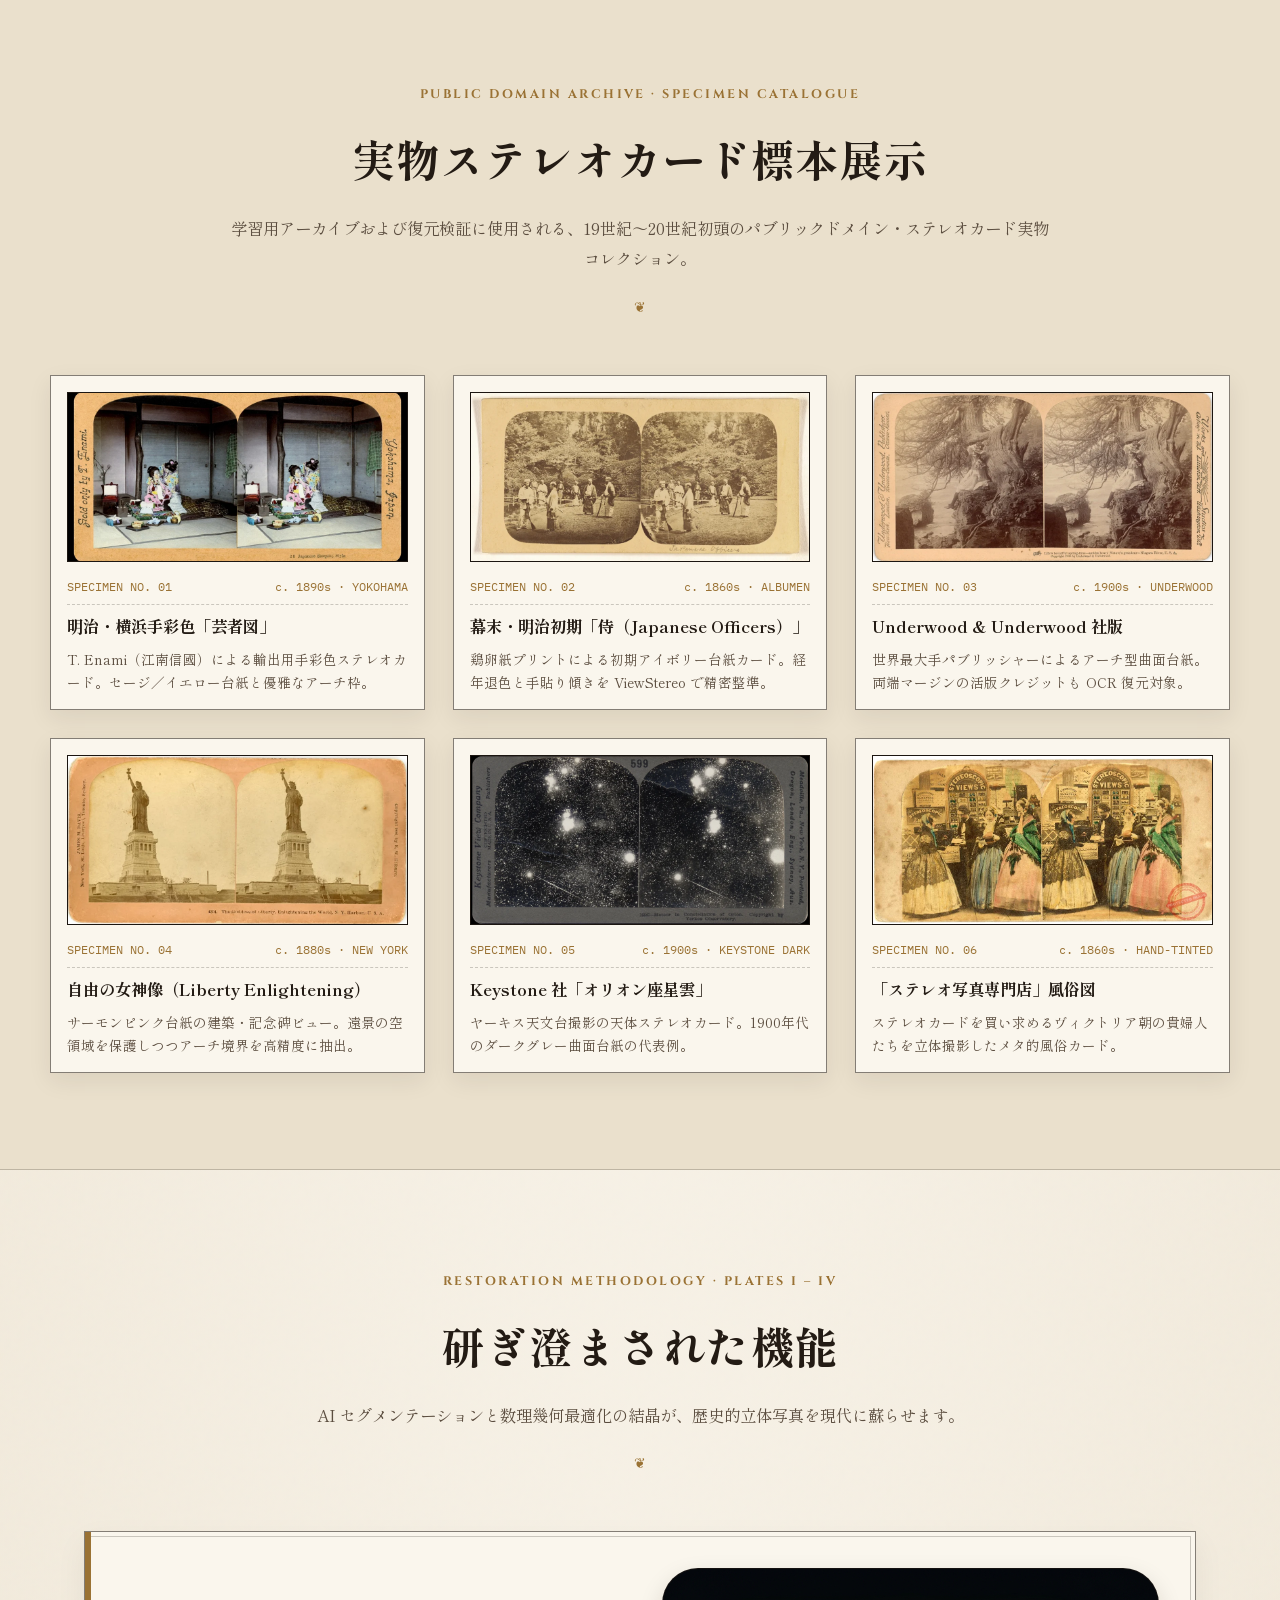
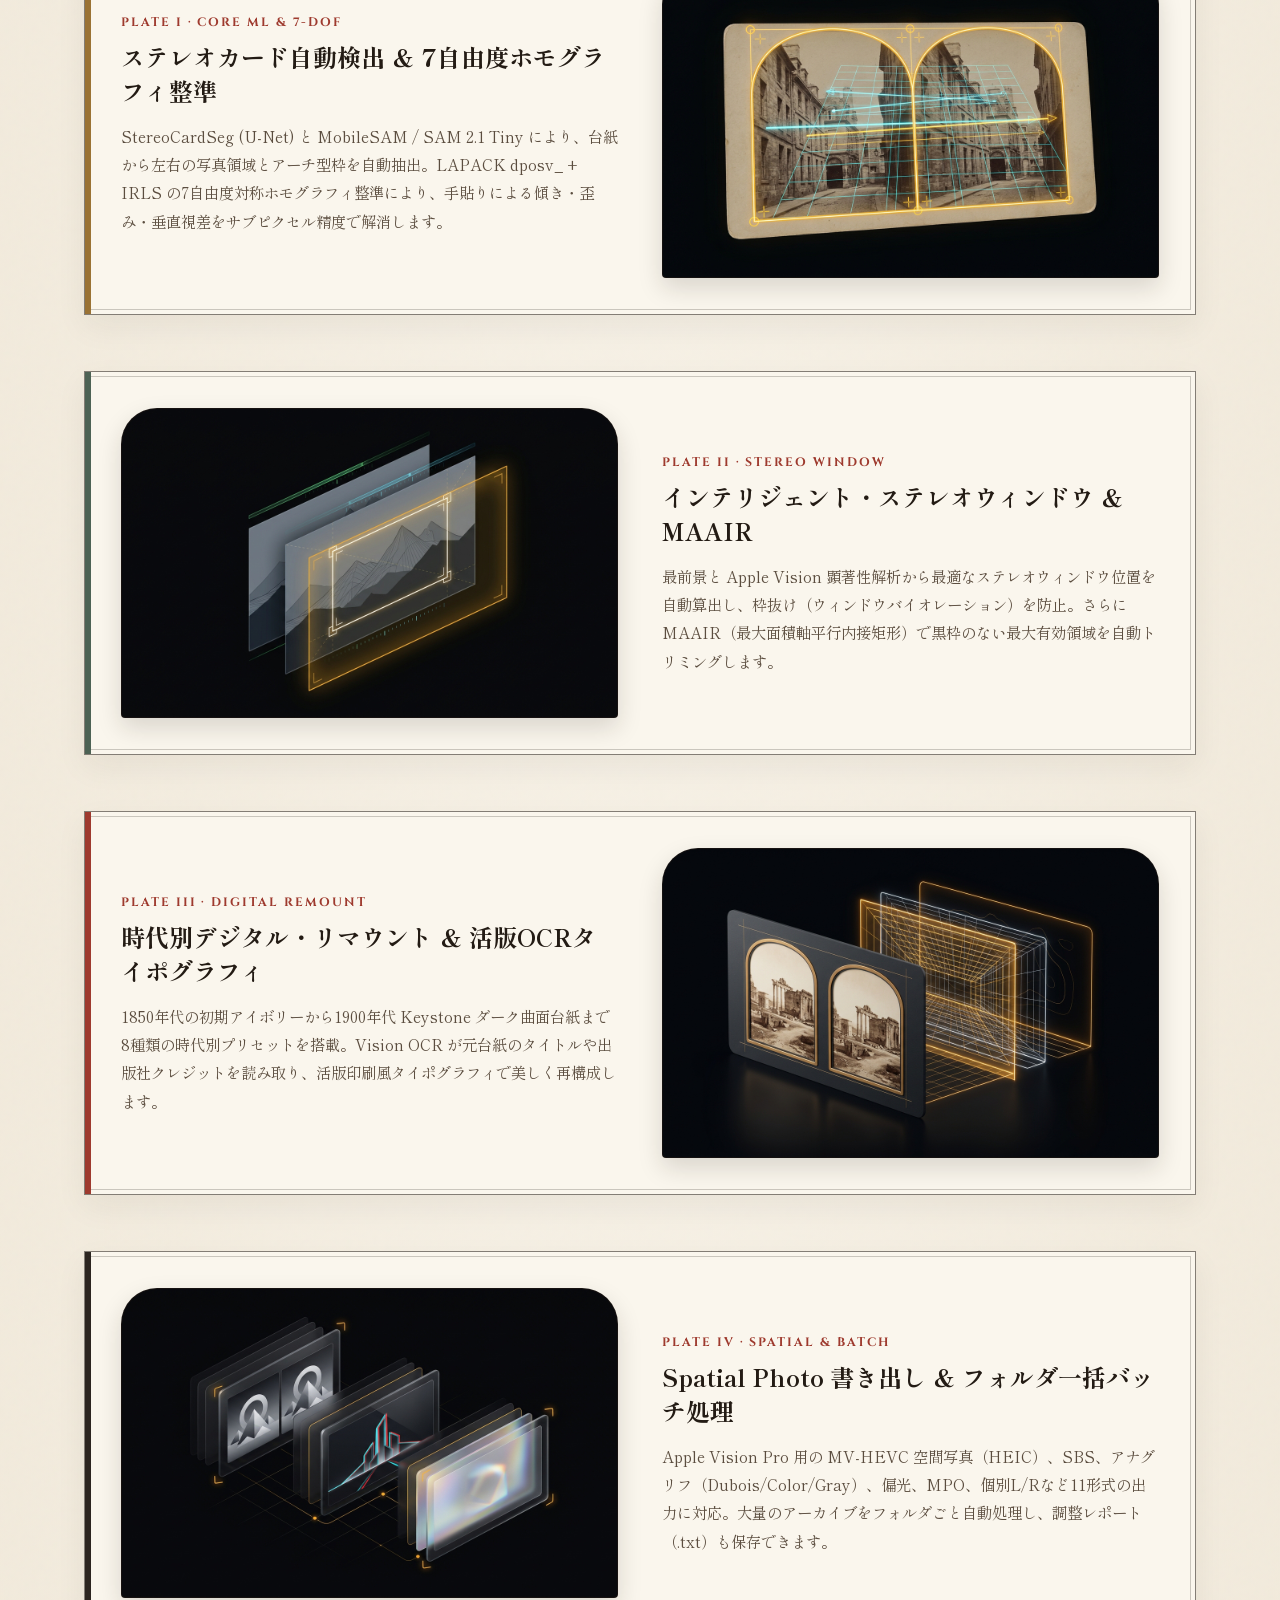
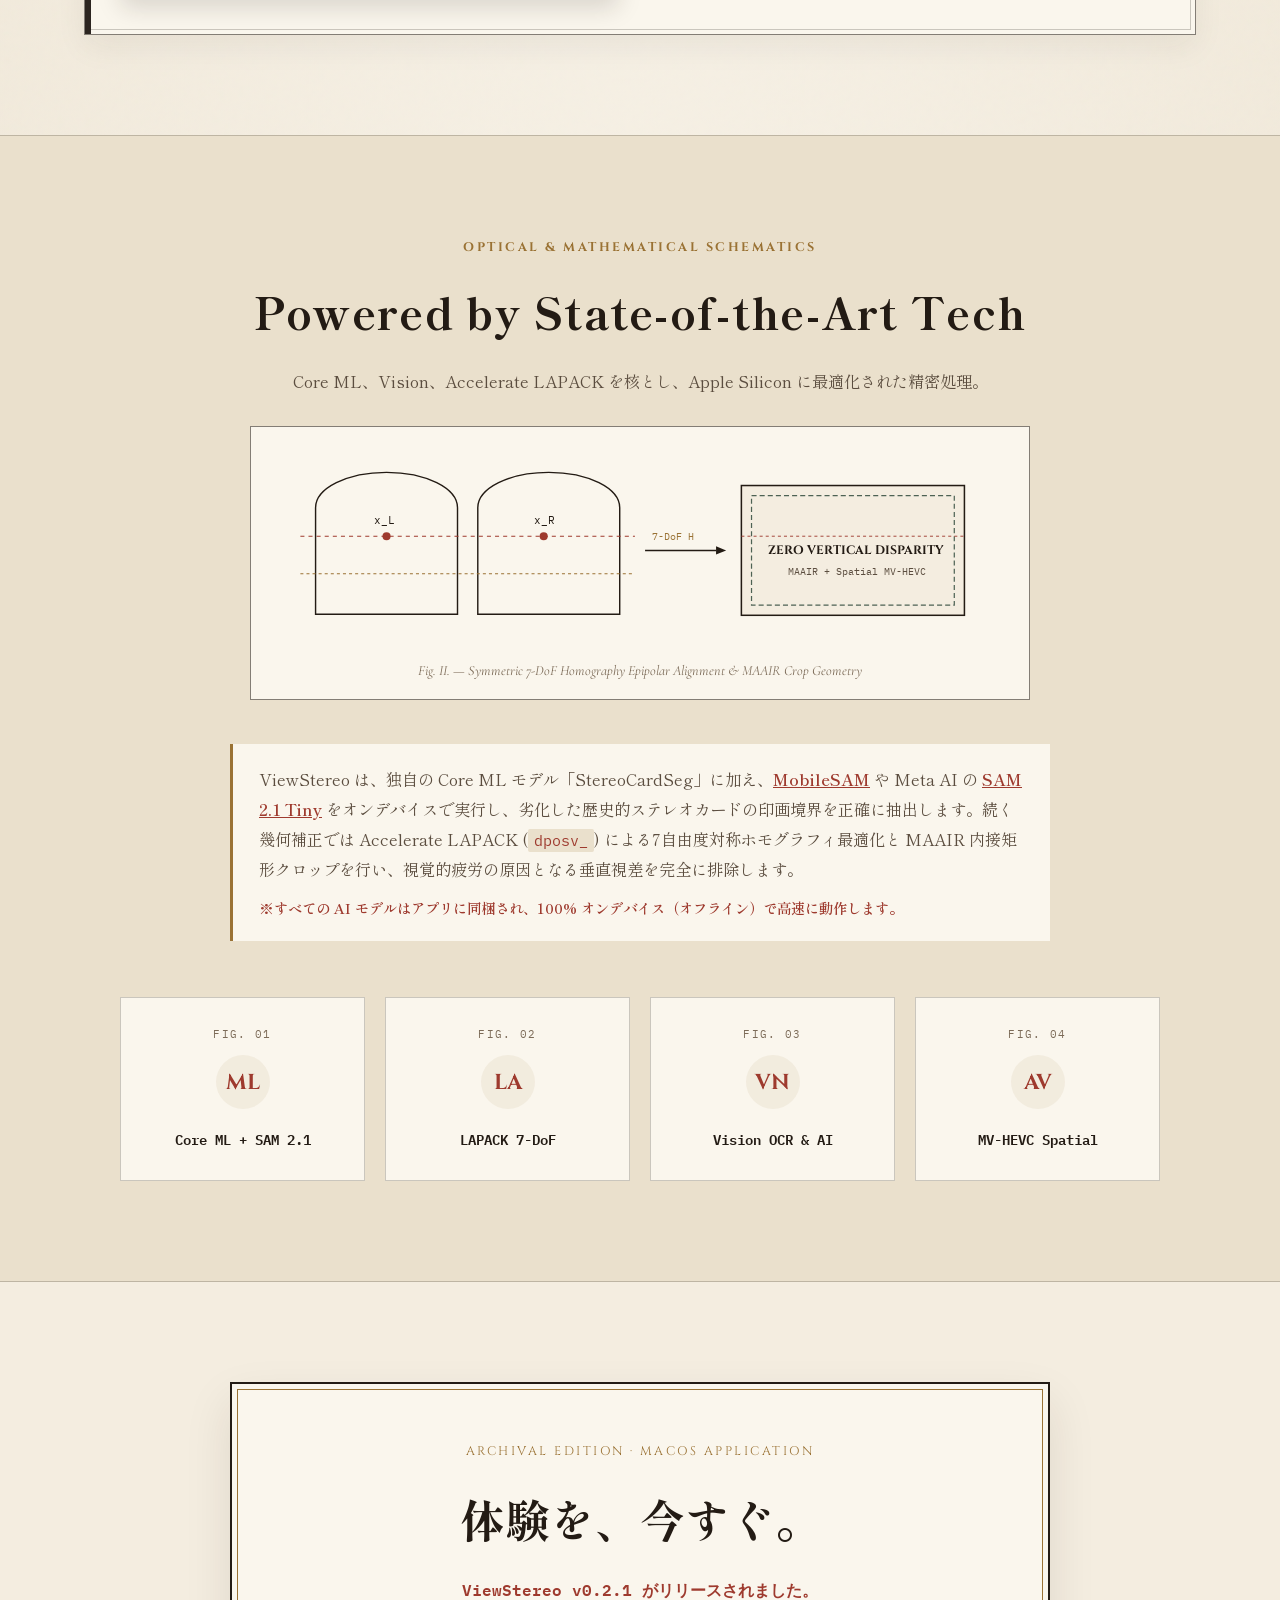
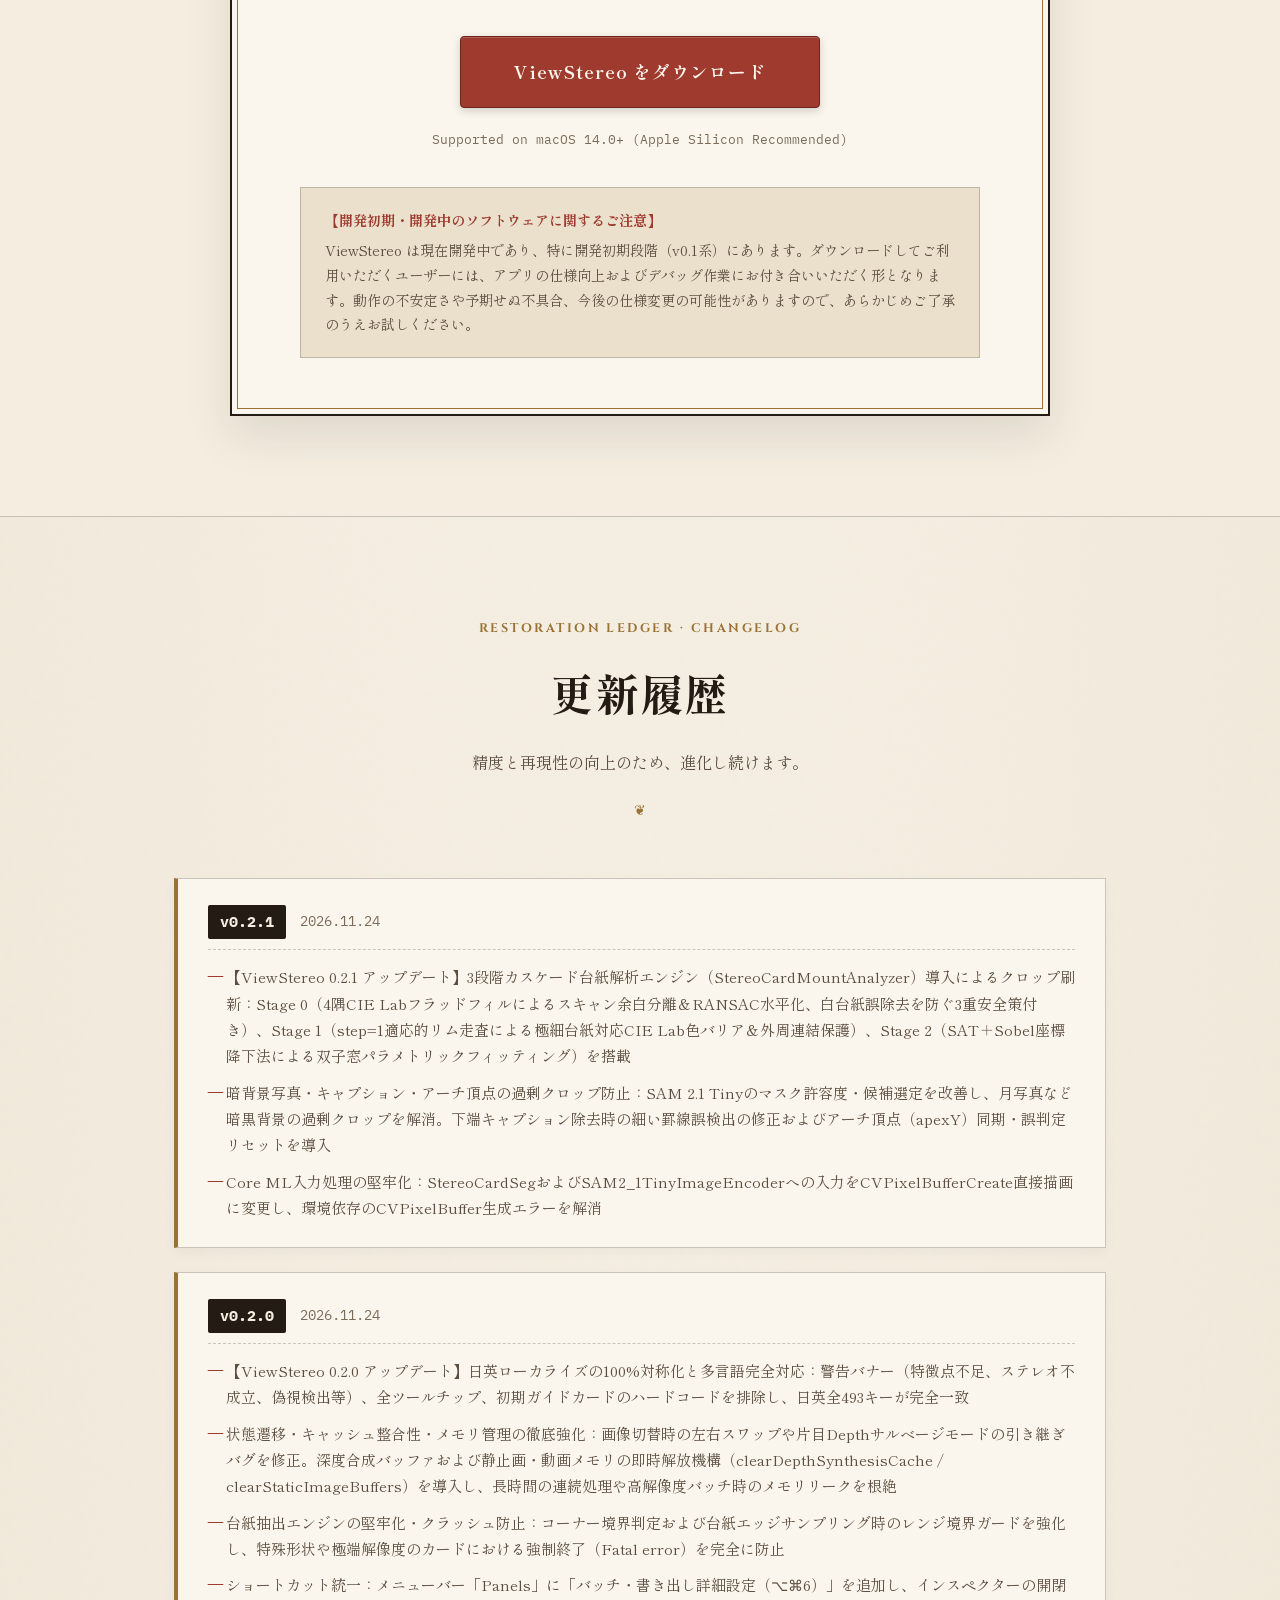
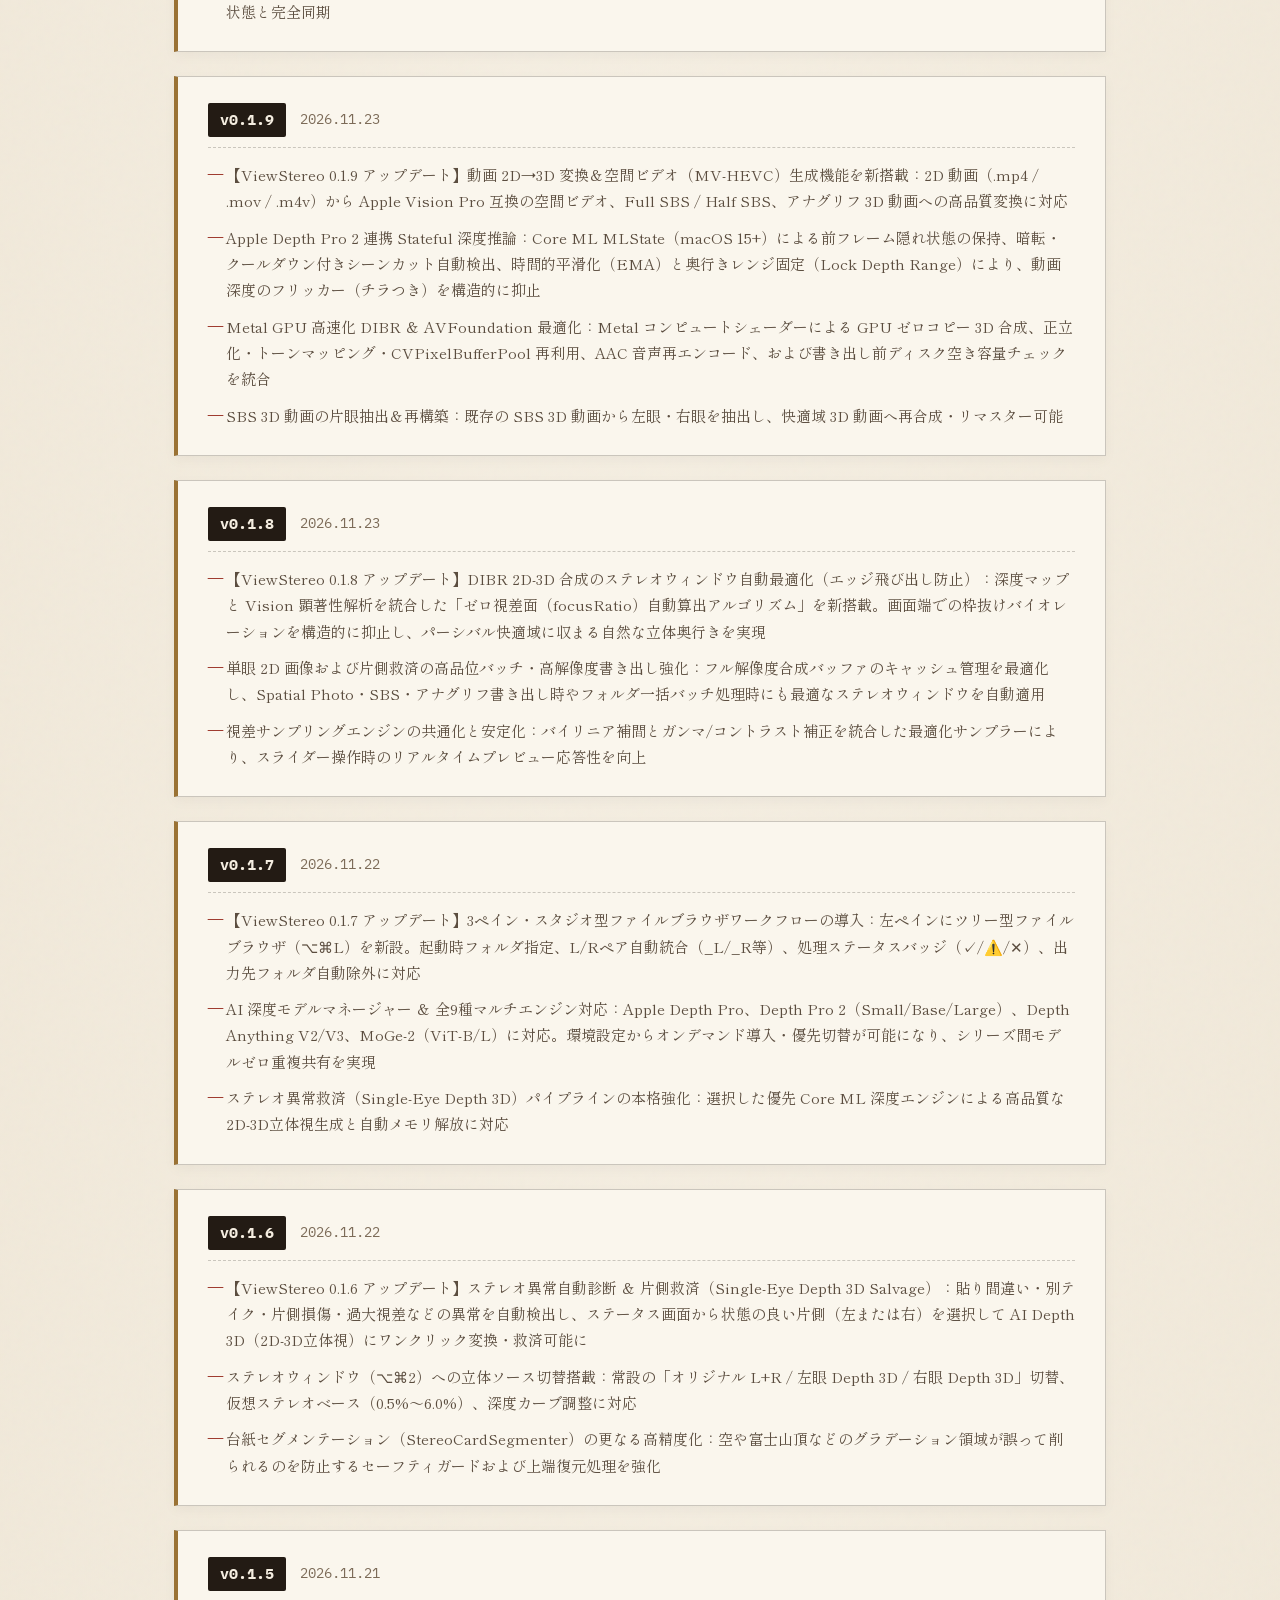
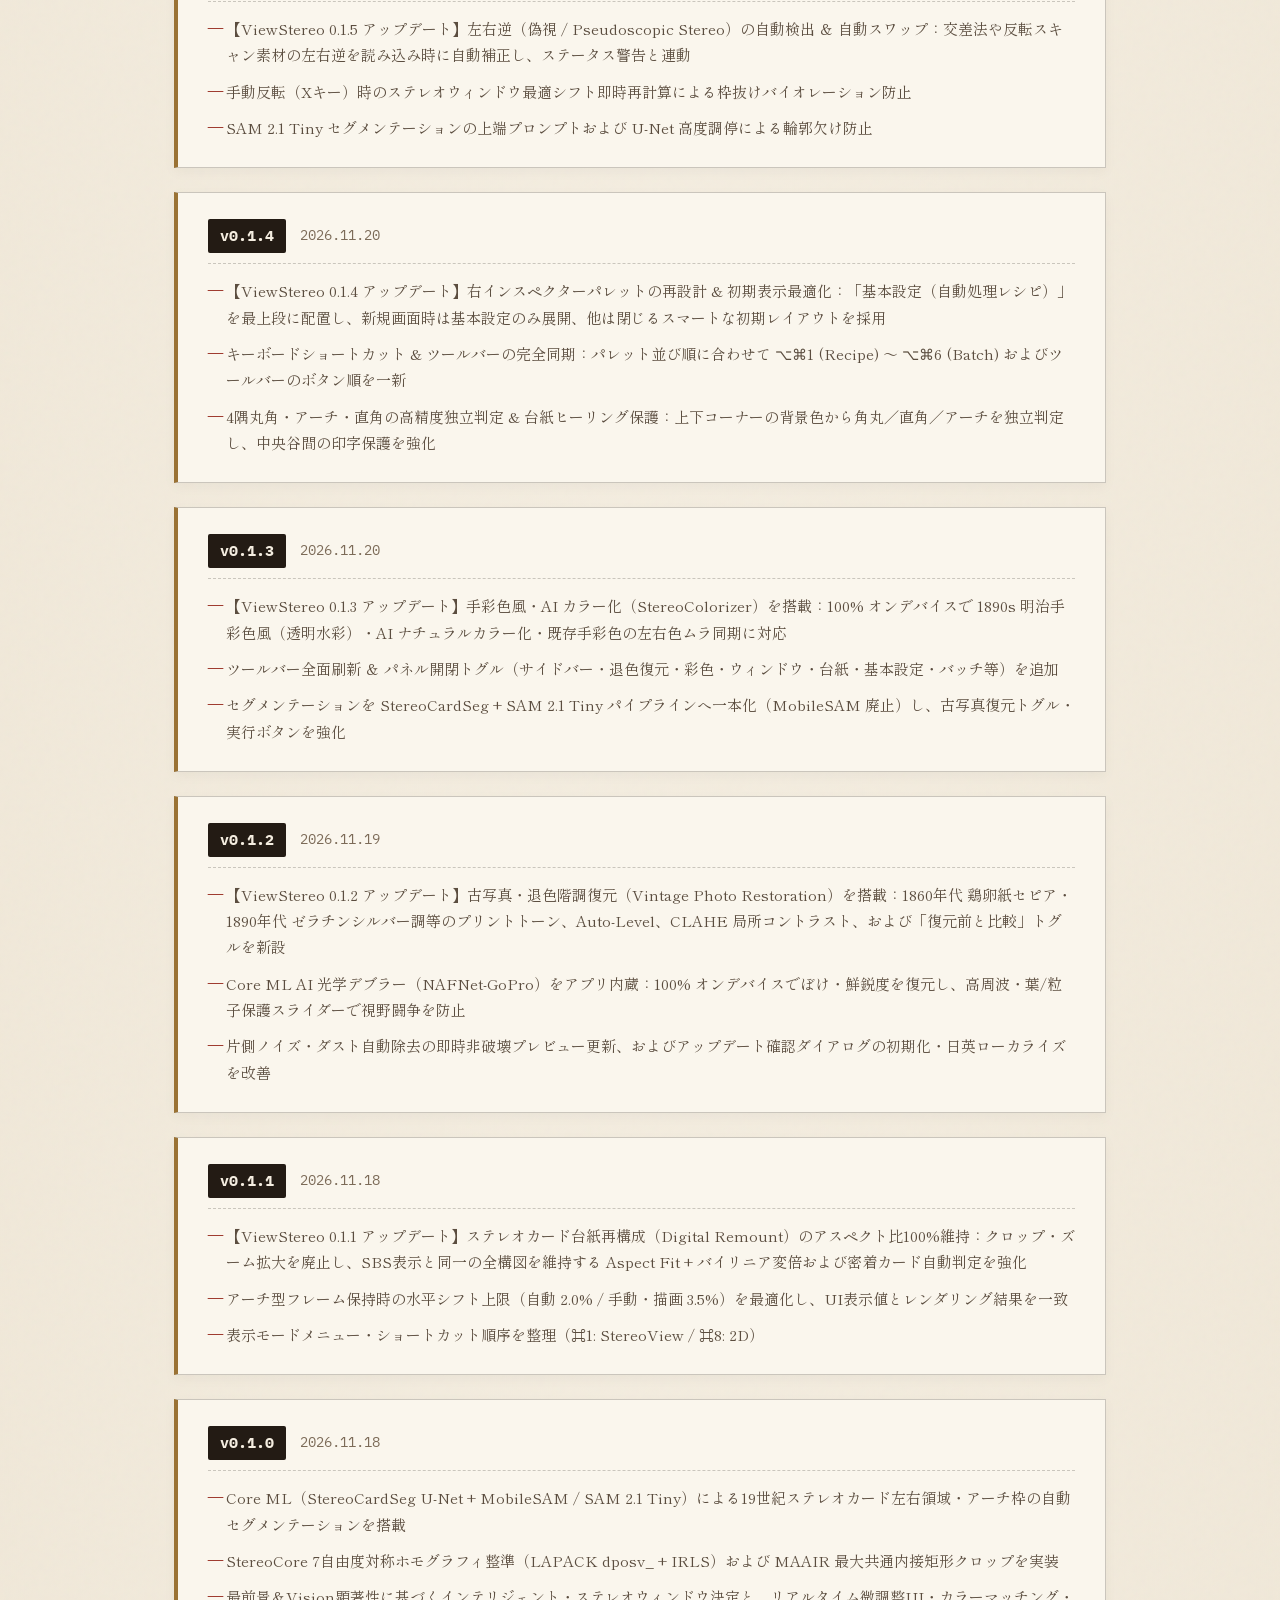
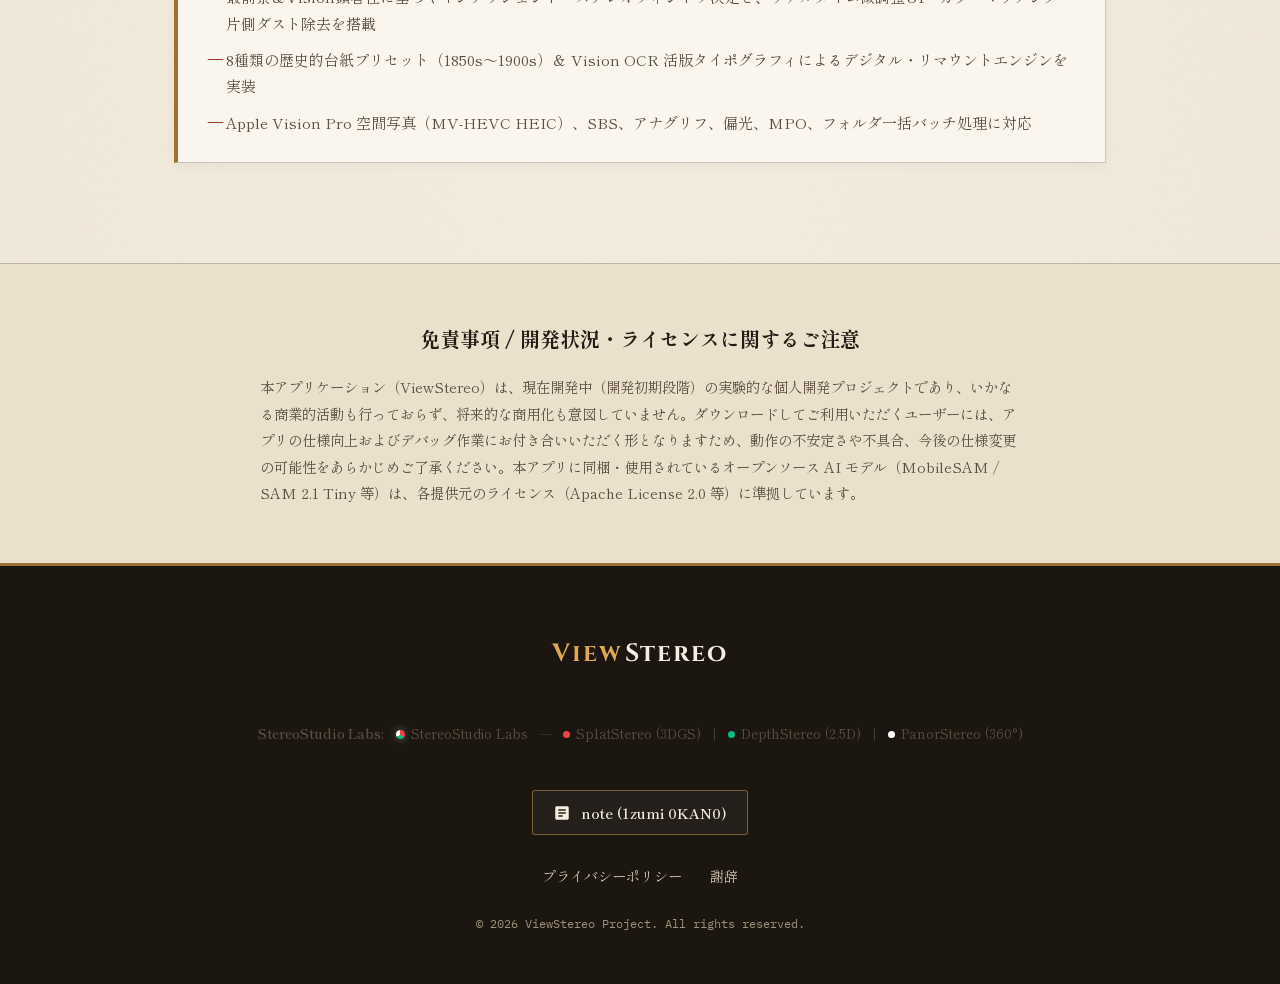
==== commit 52e17f33: "Bump to v0.2.1: 3-stage cascade StereoCardMountAnalyzer crop renewal, dark-background/arch safeguard" ====
--- a/website/index.html
+++ b/website/index.html
@@ -9,19 +9,19 @@
     <!-- Open Graph / Facebook -->
     <meta property="og:title" content="ViewStereo | 歴史的ステレオカード復元 & インテリジェント・ステレオウィンドウスタジオ">
     <meta property="og:description" content="19世紀の歴史的ステレオカード（Stereoview）および現代ステレオ写真を、Core ML自動検出・7自由度対称ホモグラフィ整準・ステレオウィンドウ最適化によって高品位な空間写真・SBS・デジタルリマウントカードへ復元する macOS 専用アプリ。">
-    <meta property="og:image" content="https://viewstereo.p-media.jp/assets/share.jpg?v=0.2.0">
+    <meta property="og:image" content="https://viewstereo.p-media.jp/assets/share.jpg?v=0.2.1">
     <meta property="og:type" content="website">
 
     <!-- Twitter -->
     <meta name="twitter:card" content="summary_large_image">
     <meta name="twitter:title" content="ViewStereo | 歴史的ステレオカード復元 & インテリジェント・ステレオウィンドウスタジオ">
     <meta name="twitter:description" content="19世紀の歴史的ステレオカード（Stereoview）および現代ステレオ写真を、Core ML自動検出・7自由度対称ホモグラフィ整準・ステレオウィンドウ最適化によって高品位な空間写真・SBS・デジタルリマウントカードへ復元する macOS 専用アプリ。">
-    <meta name="twitter:image" content="https://viewstereo.p-media.jp/assets/share.jpg?v=0.2.0">
-
-    <link rel="icon" type="image/png" href="favicon.png?v=0.2.0">
-    <link rel="apple-touch-icon" href="apple-touch-icon.png?v=0.2.0">
-    <link rel="stylesheet" href="styles.css?v=0.2.0">
-    <link rel="stylesheet" href="trilogy-shared.css?v=0.2.0">
+    <meta name="twitter:image" content="https://viewstereo.p-media.jp/assets/share.jpg?v=0.2.1">
+
+    <link rel="icon" type="image/png" href="favicon.png?v=0.2.1">
+    <link rel="apple-touch-icon" href="apple-touch-icon.png?v=0.2.1">
+    <link rel="stylesheet" href="styles.css?v=0.2.1">
+    <link rel="stylesheet" href="trilogy-shared.css?v=0.2.1">
 </head>
 <body>
 
@@ -63,12 +63,12 @@
             <div class="hero-text-panel reveal">
                 <div class="hero-app-header">
                     <a href="#download" class="hero-app-badge-icon" title="ViewStereo">
-                        <img src="assets/app_icon.png?v=0.2.0" alt="ViewStereo Icon" width="512" height="512" fetchpriority="high">
+                        <img src="assets/app_icon.png?v=0.2.1" alt="ViewStereo Icon" width="512" height="512" fetchpriority="high">
                     </a>
                     <div>
                         <div class="hero-app-name"><span class="depth">View</span><span class="stereo">Stereo</span></div>
                         <div class="hero-version-row">
-                            <div class="hero-version" data-i18n="hero-version">v0.2.0 (2026.11.24)</div>
+                            <div class="hero-version" data-i18n="hero-version">v0.2.1 (2026.11.24)</div>
                             <span class="dev-status-pill status-early" data-i18n="dev-status-badge">開発初期・現在開発中</span>
                         </div>
                     </div>
@@ -91,8 +91,8 @@
                     </div>
                     <div class="plate-artwork-wrap">
                         <picture>
-                            <source type="image/webp" srcset="assets/stereoscope_plate_1.webp?v=0.2.0">
-                            <img src="assets/stereoscope_plate_1.jpg?v=0.2.0" alt="19th Century Holmes Stereoscope Optical Engraving" width="1200" height="896" fetchpriority="high">
+                            <source type="image/webp" srcset="assets/stereoscope_plate_1.webp?v=0.2.1">
+                            <img src="assets/stereoscope_plate_1.jpg?v=0.2.1" alt="19th Century Holmes Stereoscope Optical Engraving" width="1200" height="896" fetchpriority="high">
                         </picture>
                     </div>
                     <div class="plate-caption-bottom" data-i18n="hero-plate-caption">Fig. I. — The Holmes Hand Stereoscope &amp; Binocular Optical Path</div>
@@ -101,10 +101,10 @@
                 <div class="hero-arch-preview">
                     <div class="arch-pair-mini" aria-hidden="true">
                         <div class="arch-lens-window left">
-                            <img src="assets/specimen_01_enami_geisha.webp?v=0.2.0" alt="">
+                            <img src="assets/specimen_01_enami_geisha.webp?v=0.2.1" alt="">
                         </div>
                         <div class="arch-lens-window right">
-                            <img src="assets/specimen_01_enami_geisha.webp?v=0.2.0" alt="">
+                            <img src="assets/specimen_01_enami_geisha.webp?v=0.2.1" alt="">
                         </div>
                     </div>
                     <div class="arch-preview-meta">
@@ -143,8 +143,8 @@
             <div class="story-card heritage-story-card">
                 <div class="story-image-container">
                     <picture>
-                        <source type="image/webp" srcset="assets/story_stereoview.webp?v=0.2.0">
-                        <img src="assets/story_stereoview.jpg?v=0.2.0" alt="19th Century Stereoview Experience" class="story-image" width="1280" height="720" loading="lazy">
+                        <source type="image/webp" srcset="assets/story_stereoview.webp?v=0.2.1">
+                        <img src="assets/story_stereoview.jpg?v=0.2.1" alt="19th Century Stereoview Experience" class="story-image" width="1280" height="720" loading="lazy">
                     </picture>
                 </div>
                 <div class="story-plate-caption" data-i18n="story-plate-caption">Plate II. — Victorian Parlor Stereoscope &amp; Authentic Archival Stereocards (Underwood &amp; Underwood / T. Enami)</div>
@@ -210,8 +210,8 @@
                 <article class="specimen-card">
                     <div class="specimen-thumb">
                         <picture>
-                            <source type="image/webp" srcset="assets/specimen_01_enami_geisha.webp?v=0.2.0">
-                            <img src="assets/specimen_01_enami_geisha.jpg?v=0.2.0" alt="T. Enami Hand-Tinted Japanese Geisha Girls Stereoview" loading="lazy">
+                            <source type="image/webp" srcset="assets/specimen_01_enami_geisha.webp?v=0.2.1">
+                            <img src="assets/specimen_01_enami_geisha.jpg?v=0.2.1" alt="T. Enami Hand-Tinted Japanese Geisha Girls Stereoview" loading="lazy">
                         </picture>
                     </div>
                     <div class="specimen-meta">
@@ -225,8 +225,8 @@
                 <article class="specimen-card">
                     <div class="specimen-thumb">
                         <picture>
-                            <source type="image/webp" srcset="assets/specimen_02_samurai.webp?v=0.2.0">
-                            <img src="assets/specimen_02_samurai.jpg?v=0.2.0" alt="Japanese Officers Samurai Stereoview" loading="lazy">
+                            <source type="image/webp" srcset="assets/specimen_02_samurai.webp?v=0.2.1">
+                            <img src="assets/specimen_02_samurai.jpg?v=0.2.1" alt="Japanese Officers Samurai Stereoview" loading="lazy">
                         </picture>
                     </div>
                     <div class="specimen-meta">
@@ -240,8 +240,8 @@
                 <article class="specimen-card">
                     <div class="specimen-thumb">
                         <picture>
-                            <source type="image/webp" srcset="assets/specimen_03_underwood.webp?v=0.2.0">
-                            <img src="assets/specimen_03_underwood.jpg?v=0.2.0" alt="Underwood &amp; Underwood Publishers Stereoview" loading="lazy">
+                            <source type="image/webp" srcset="assets/specimen_03_underwood.webp?v=0.2.1">
+                            <img src="assets/specimen_03_underwood.jpg?v=0.2.1" alt="Underwood &amp; Underwood Publishers Stereoview" loading="lazy">
                         </picture>
                     </div>
                     <div class="specimen-meta">
@@ -255,8 +255,8 @@
                 <article class="specimen-card">
                     <div class="specimen-thumb">
                         <picture>
-                            <source type="image/webp" srcset="assets/specimen_04_liberty.webp?v=0.2.0">
-                            <img src="assets/specimen_04_liberty.jpg?v=0.2.0" alt="Statue of Liberty New York Stereoview" loading="lazy">
+                            <source type="image/webp" srcset="assets/specimen_04_liberty.webp?v=0.2.1">
+                            <img src="assets/specimen_04_liberty.jpg?v=0.2.1" alt="Statue of Liberty New York Stereoview" loading="lazy">
                         </picture>
                     </div>
                     <div class="specimen-meta">
@@ -270,8 +270,8 @@
                 <article class="specimen-card">
                     <div class="specimen-thumb">
                         <picture>
-                            <source type="image/webp" srcset="assets/specimen_05_keystone_orion.webp?v=0.2.0">
-                            <img src="assets/specimen_05_keystone_orion.jpg?v=0.2.0" alt="Keystone View Company Constellation of Orion" loading="lazy">
+                            <source type="image/webp" srcset="assets/specimen_05_keystone_orion.webp?v=0.2.1">
+                            <img src="assets/specimen_05_keystone_orion.jpg?v=0.2.1" alt="Keystone View Company Constellation of Orion" loading="lazy">
                         </picture>
                     </div>
                     <div class="specimen-meta">
@@ -285,8 +285,8 @@
                 <article class="specimen-card">
                     <div class="specimen-thumb">
                         <picture>
-                            <source type="image/webp" srcset="assets/specimen_06_emporium.webp?v=0.2.0">
-                            <img src="assets/specimen_06_emporium.jpg?v=0.2.0" alt="Victorian Stereoscopic Views Emporium" loading="lazy">
+                            <source type="image/webp" srcset="assets/specimen_06_emporium.webp?v=0.2.1">
+                            <img src="assets/specimen_06_emporium.jpg?v=0.2.1" alt="Victorian Stereoscopic Views Emporium" loading="lazy">
                         </picture>
                     </div>
                     <div class="specimen-meta">
@@ -316,7 +316,7 @@
                     <h3 data-i18n="feat-1-title">ステレオカード自動検出 ＆ 7自由度ホモグラフィ整準</h3>
                     <p data-i18n="feat-1-desc">StereoCardSeg (U-Net) と MobileSAM / SAM 2.1 Tiny により、台紙から左右の写真領域とアーチ型枠を自動抽出。LAPACK dposv_ + IRLS の7自由度対称ホモグラフィ整準により、手貼りによる傾き・歪み・垂直視差をサブピクセル精度で解消します。</p>
                 </div>
-                <div class="feature-visual" style="background-image: url('assets/feat_ai.jpg?v=0.2.0');"></div>
+                <div class="feature-visual" style="background-image: url('assets/feat_ai.jpg?v=0.2.1');"></div>
             </div>
 
             <div class="feature-item reveal">
@@ -325,7 +325,7 @@
                     <h3 data-i18n="feat-2-title">インテリジェント・ステレオウィンドウ ＆ MAAIR</h3>
                     <p data-i18n="feat-2-desc">最前景と Apple Vision 顕著性解析から最適なステレオウィンドウ位置を自動算出し、枠抜け（ウィンドウバイオレーション）を防止。さらに MAAIR（最大面積軸平行内接矩形）で黒枠のない最大有効領域を自動トリミングします。</p>
                 </div>
-                <div class="feature-visual" style="background-image: url('assets/feat_window.jpg?v=0.2.0');"></div>
+                <div class="feature-visual" style="background-image: url('assets/feat_window.jpg?v=0.2.1');"></div>
             </div>
 
             <div class="feature-item reveal">
@@ -334,7 +334,7 @@
                     <h3 data-i18n="feat-3-title">時代別デジタル・リマウント ＆ 活版OCRタイポグラフィ</h3>
                     <p data-i18n="feat-3-desc">1850年代の初期アイボリーから1900年代 Keystone ダーク曲面台紙まで8種類の時代別プリセットを搭載。Vision OCR が元台紙のタイトルや出版社クレジットを読み取り、活版印刷風タイポグラフィで美しく再構成します。</p>
                 </div>
-                <div class="feature-visual" style="background-image: url('assets/feat_remount.jpg?v=0.2.0');"></div>
+                <div class="feature-visual" style="background-image: url('assets/feat_remount.jpg?v=0.2.1');"></div>
             </div>
 
             <div class="feature-item reveal">
@@ -343,7 +343,7 @@
                     <h3 data-i18n="feat-4-title">Spatial Photo 書き出し ＆ フォルダ一括バッチ処理</h3>
                     <p data-i18n="feat-4-desc">Apple Vision Pro 用の MV-HEVC 空間写真（HEIC）、SBS、アナグリフ（Dubois/Color/Gray）、偏光、MPO、個別L/Rなど11形式の出力に対応。大量のアーカイブをフォルダごと自動処理し、調整レポート（.txt）も保存できます。</p>
                 </div>
-                <div class="feature-visual" style="background-image: url('assets/feat_export.jpg?v=0.2.0');"></div>
+                <div class="feature-visual" style="background-image: url('assets/feat_export.jpg?v=0.2.1');"></div>
             </div>
         </div>
     </section>
@@ -434,6 +434,19 @@
             <div class="ornament-divider">❦</div>
         </div>
         <div class="updates-container reveal">
+            <!-- v0.2.1 -->
+            <div class="changelog-item">
+                <div class="version-header">
+                    <span class="version-tag">v0.2.1</span>
+                    <span class="version-date">2026.11.24</span>
+                </div>
+                <ul class="change-list">
+                    <li data-i18n="upd-021-1">3段階カスケード台紙解析エンジン（StereoCardMountAnalyzer）導入によるクロップ刷新：Stage 0（4隅CIE Labフラッドフィルによるスキャン余白分離＆RANSAC水平化、白台紙誤除去を防ぐ3重安全策付き）、Stage 1（step=1適応的リム走査による極細台紙対応CIE Lab色バリア＆外周連結保護）、Stage 2（SAT＋Sobel座標降下法による双子窓パラメトリックフィッティング）を搭載</li>
+                    <li data-i18n="upd-021-2">暗背景写真・キャプション・アーチ頂点の過剰クロップ防止：SAM 2.1 Tinyのマスク許容度・候補選定を改善し、月写真など暗黒背景の過剰クロップを解消。下端キャプション除去時の細い罫線誤検出の修正およびアーチ頂点（apexY）同期・誤判定リセットを導入</li>
+                    <li data-i18n="upd-021-3">Core ML入力処理の堅牢化：StereoCardSegおよびSAM2_1TinyImageEncoderへの入力をCVPixelBufferCreate直接描画に変更し、環境依存のCVPixelBuffer生成エラーを解消</li>
+                </ul>
+            </div>
+
             <!-- v0.2.0 -->
             <div class="changelog-item">
                 <div class="version-header">
@@ -614,7 +627,7 @@
         </div>
     </footer>
 
-    <script src="trilogy-shared.js?v=0.2.0"></script>
-    <script src="script.js?v=0.2.0"></script>
+    <script src="trilogy-shared.js?v=0.2.1"></script>
+    <script src="script.js?v=0.2.1"></script>
 </body>
 </html>
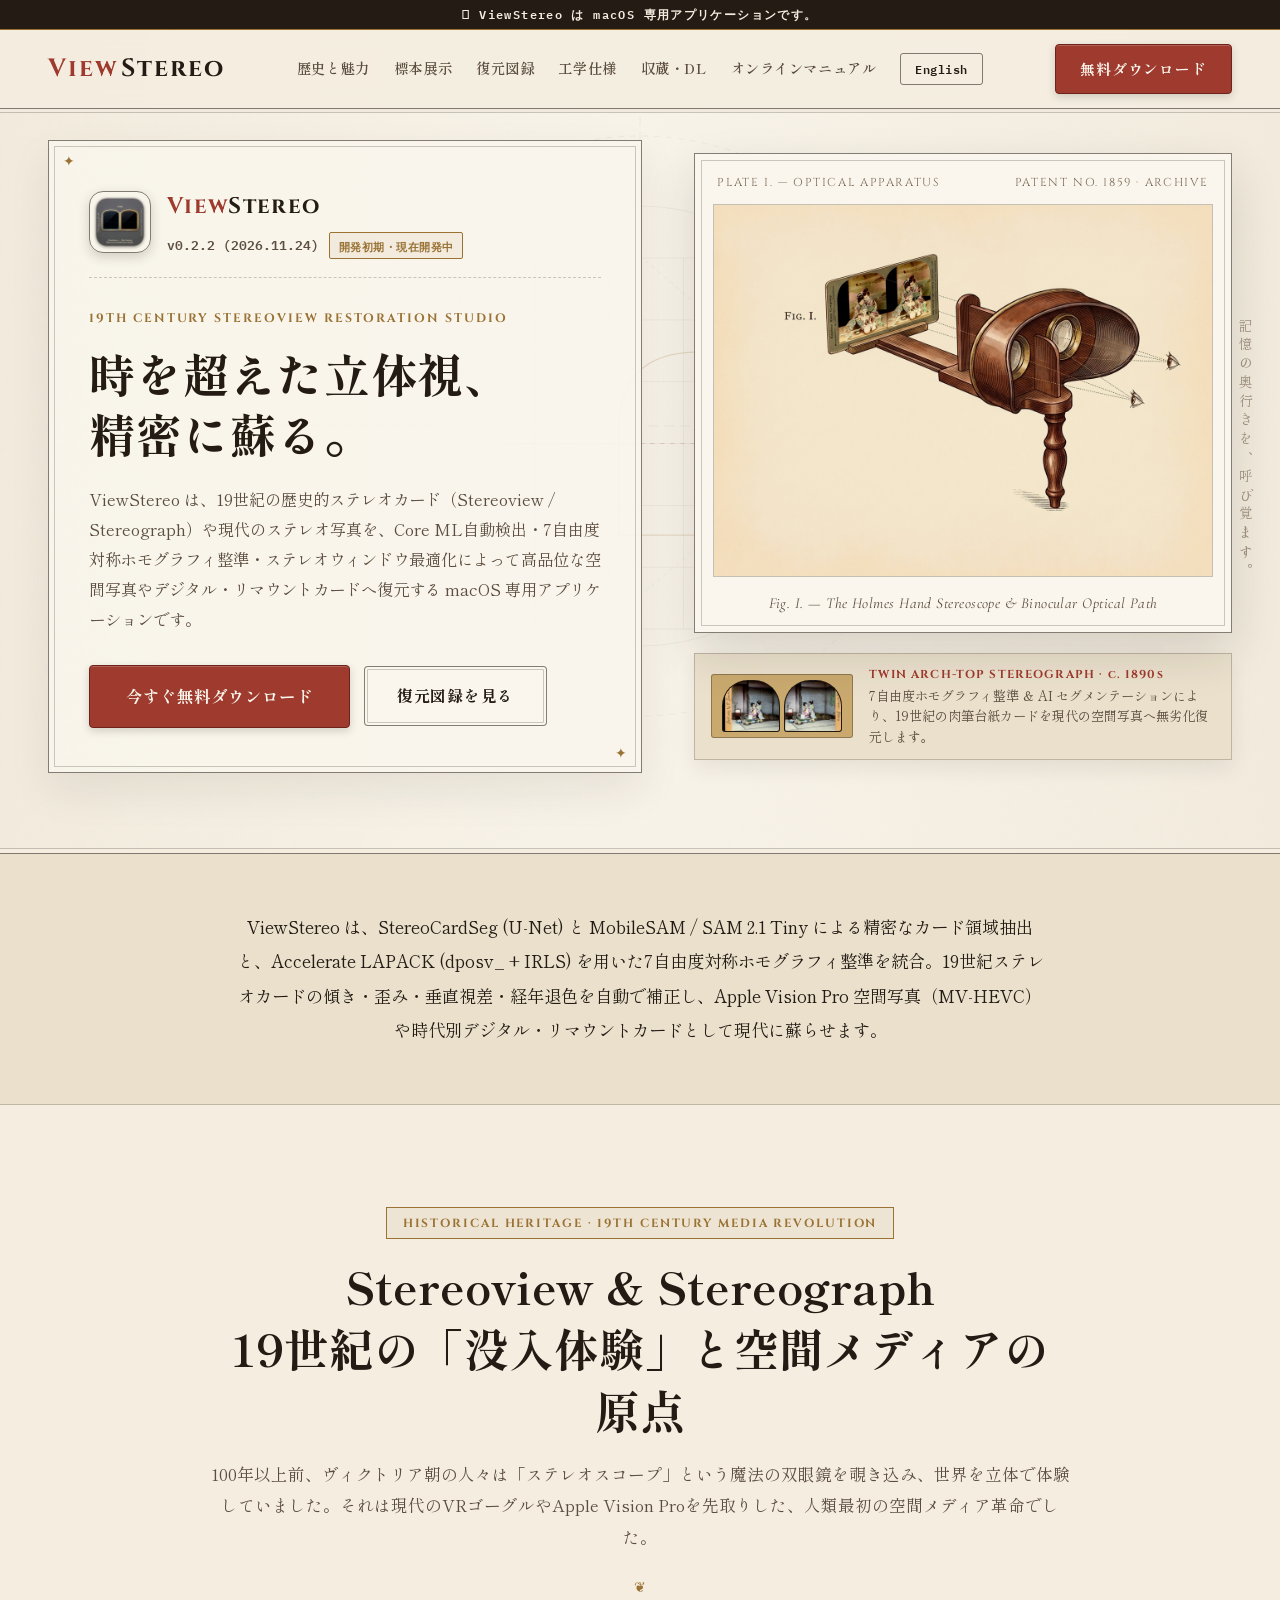
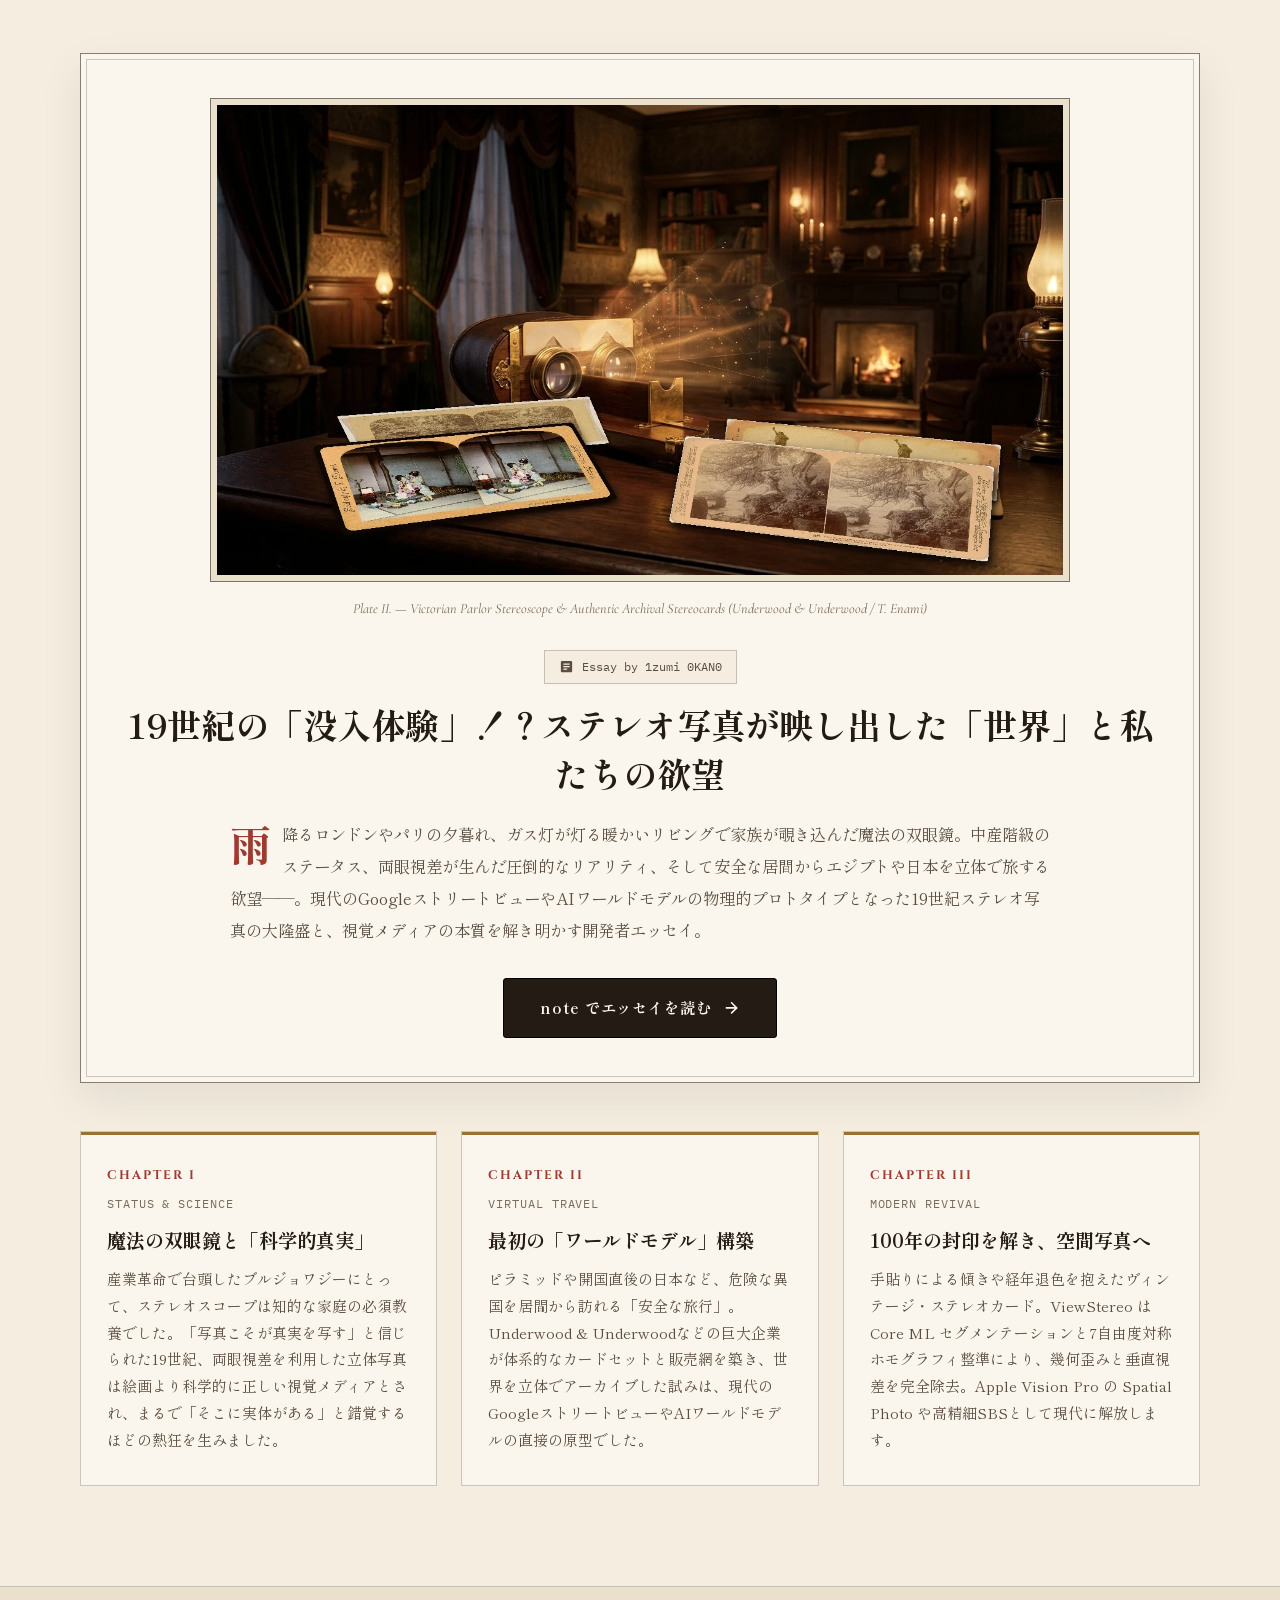
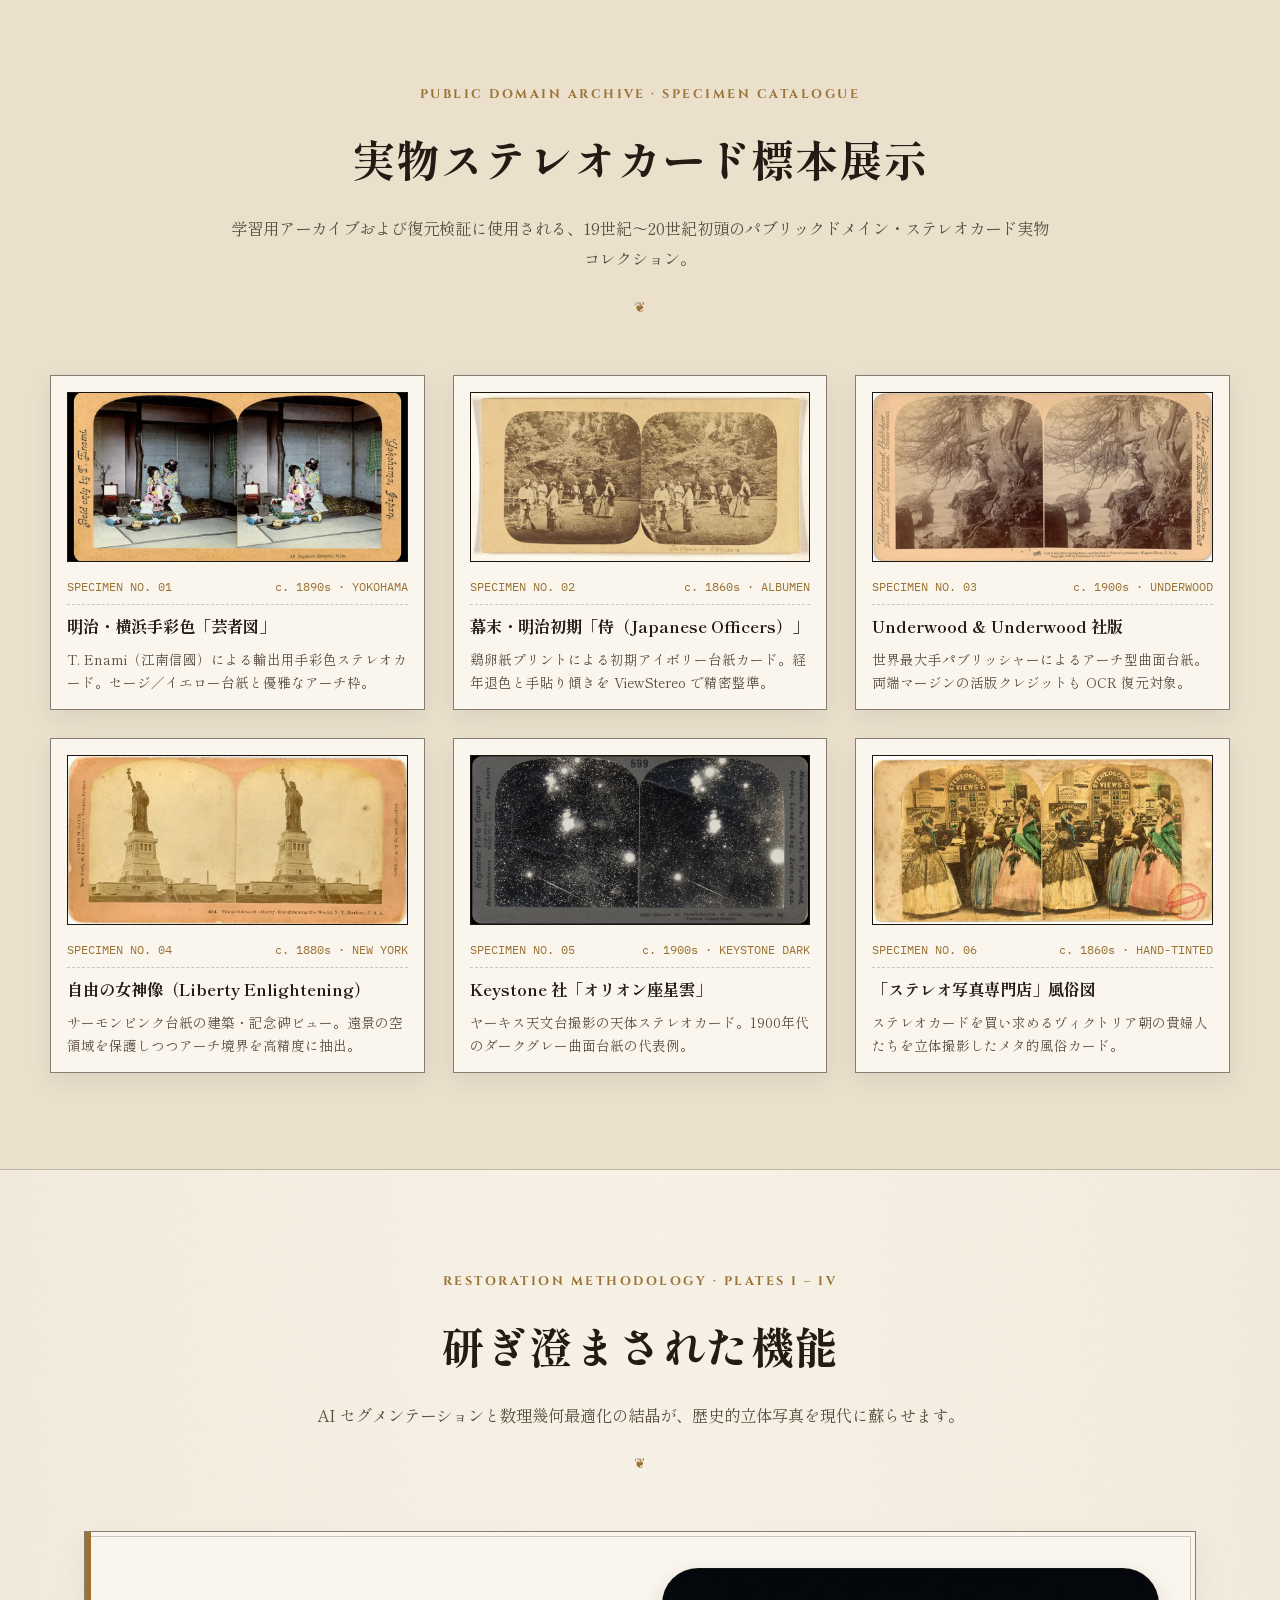
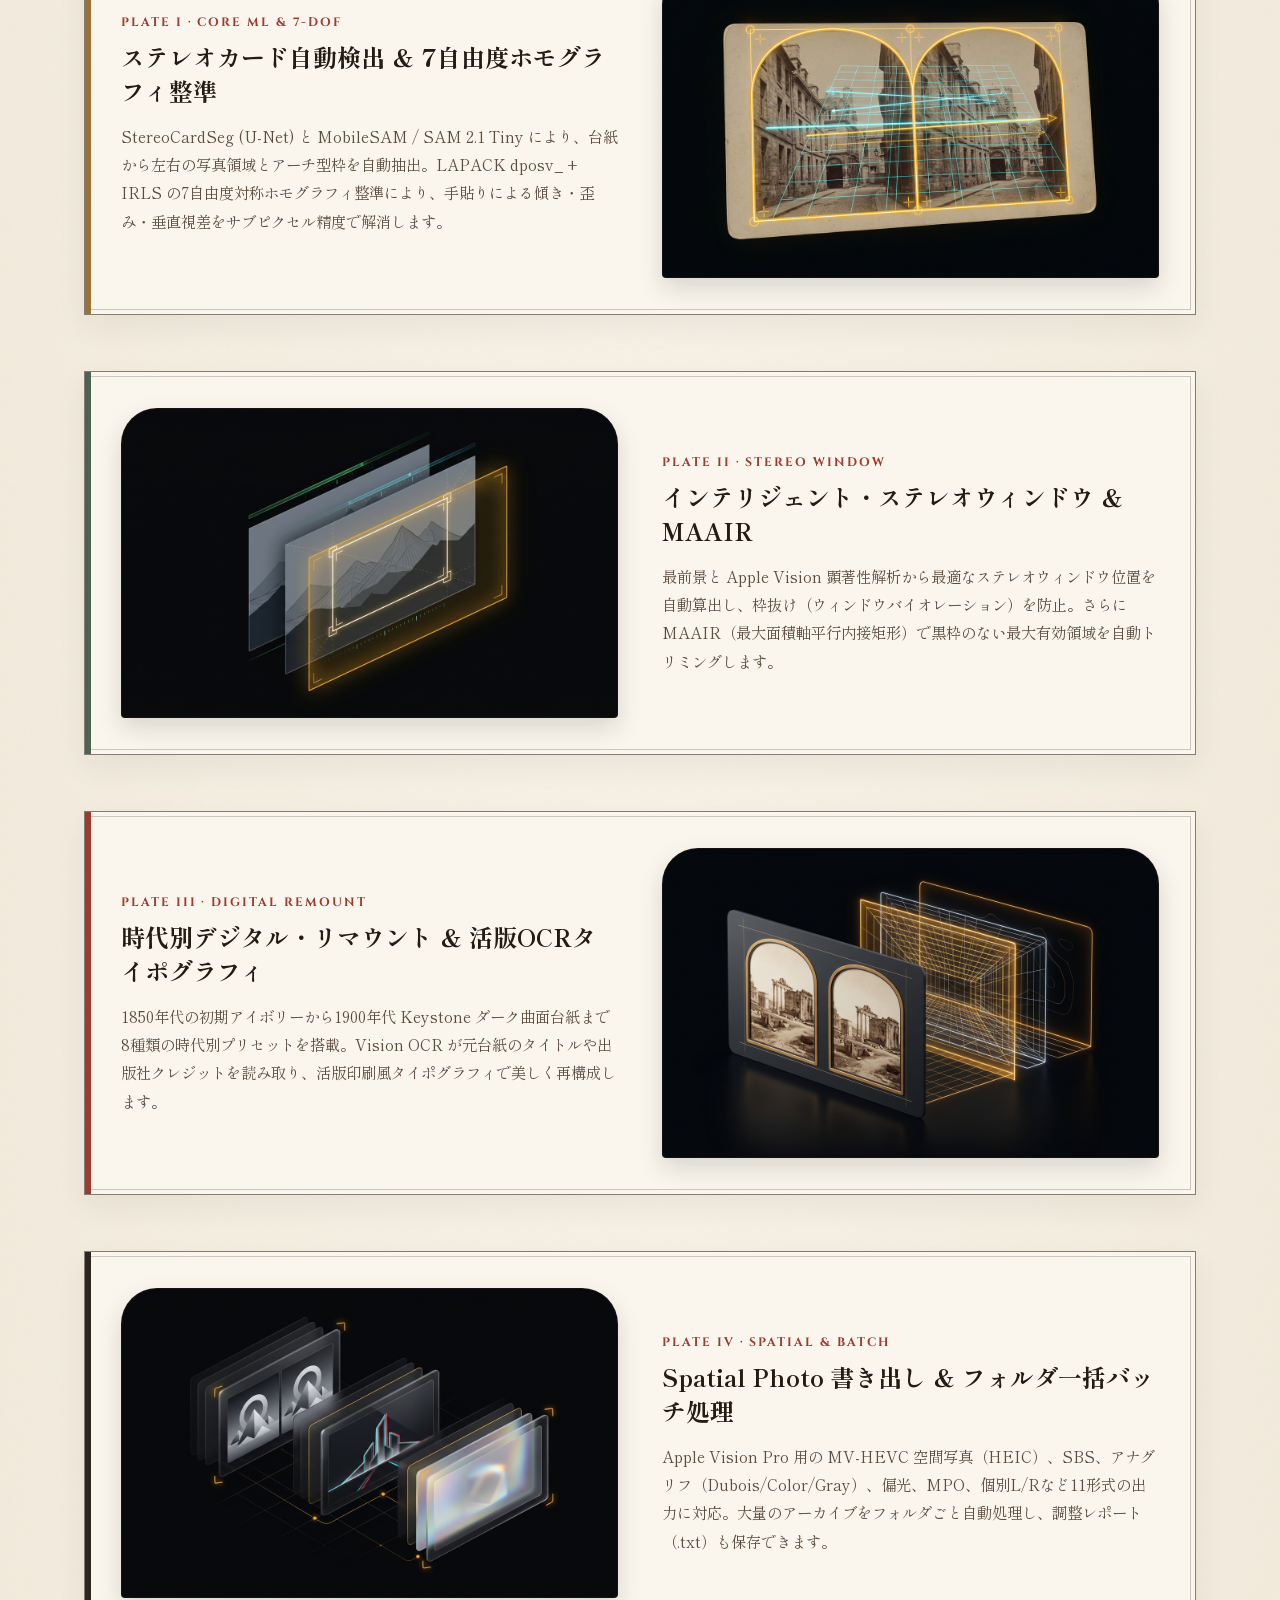
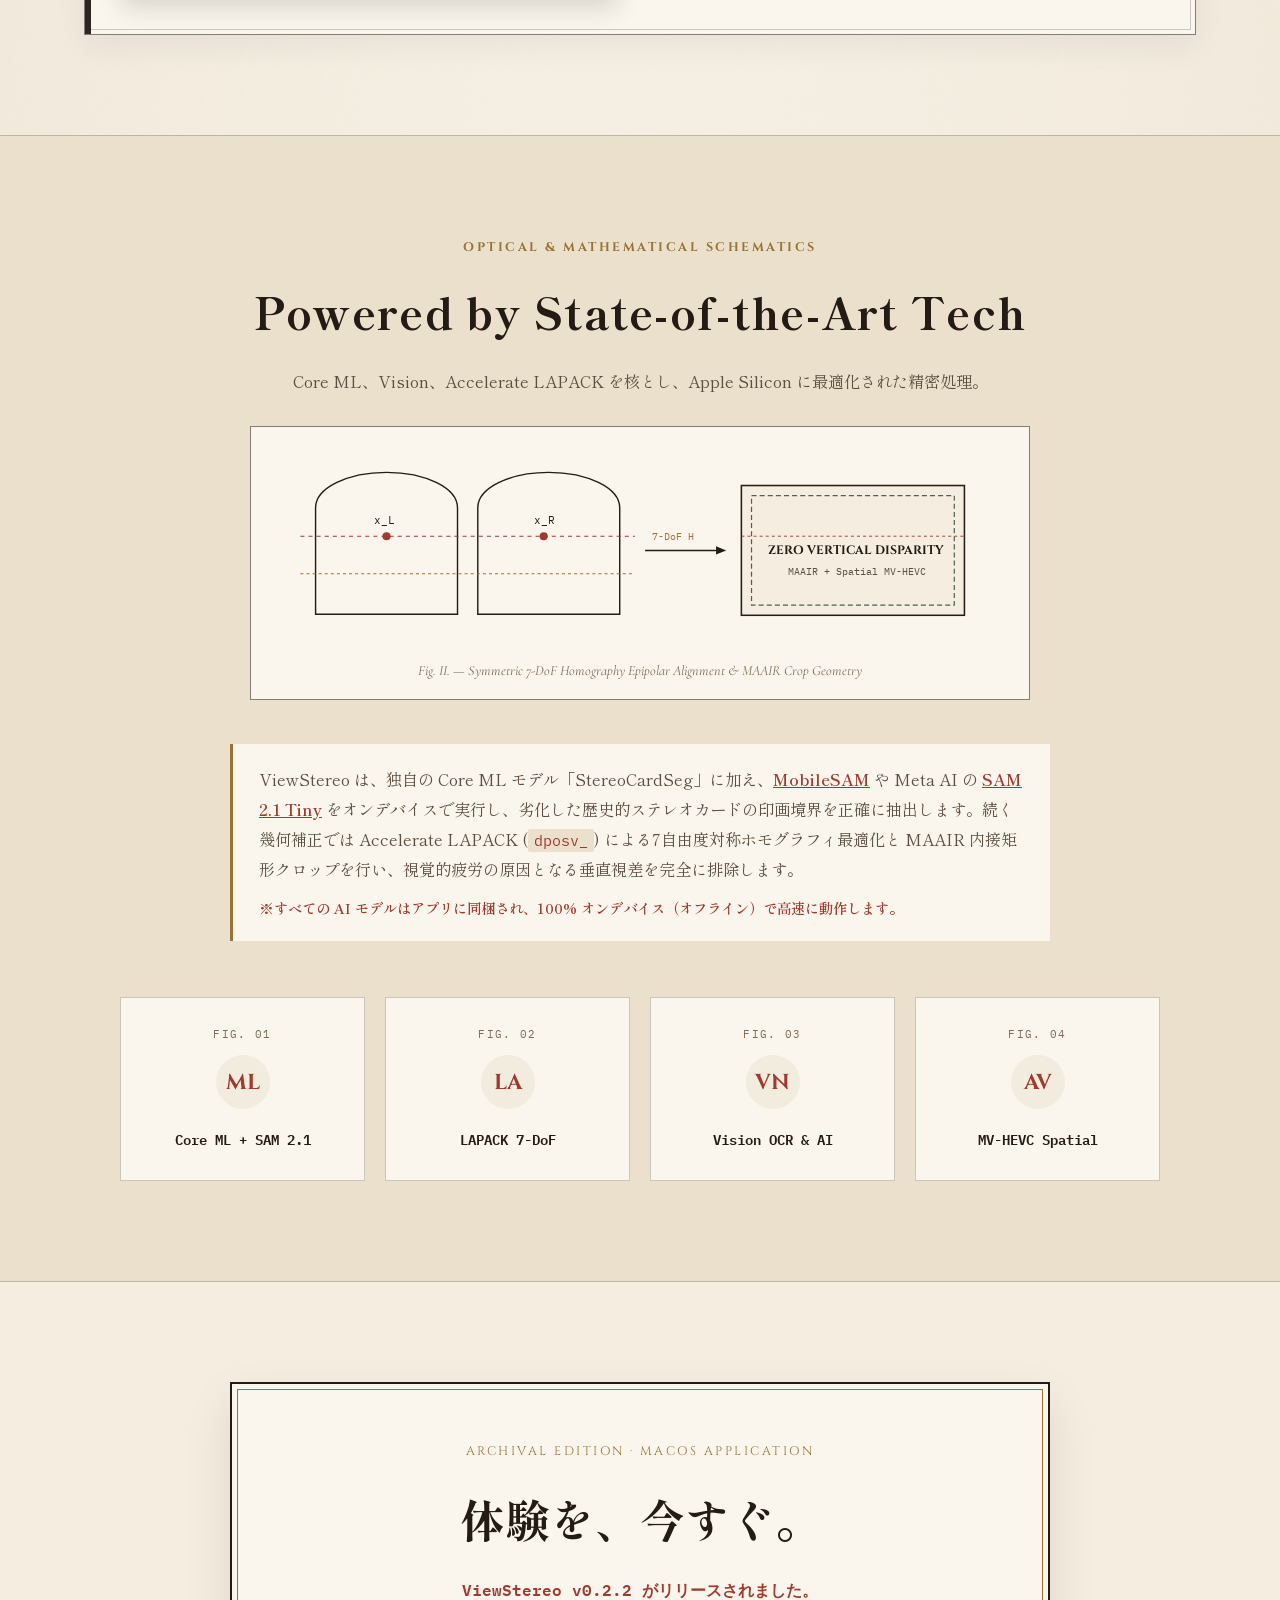
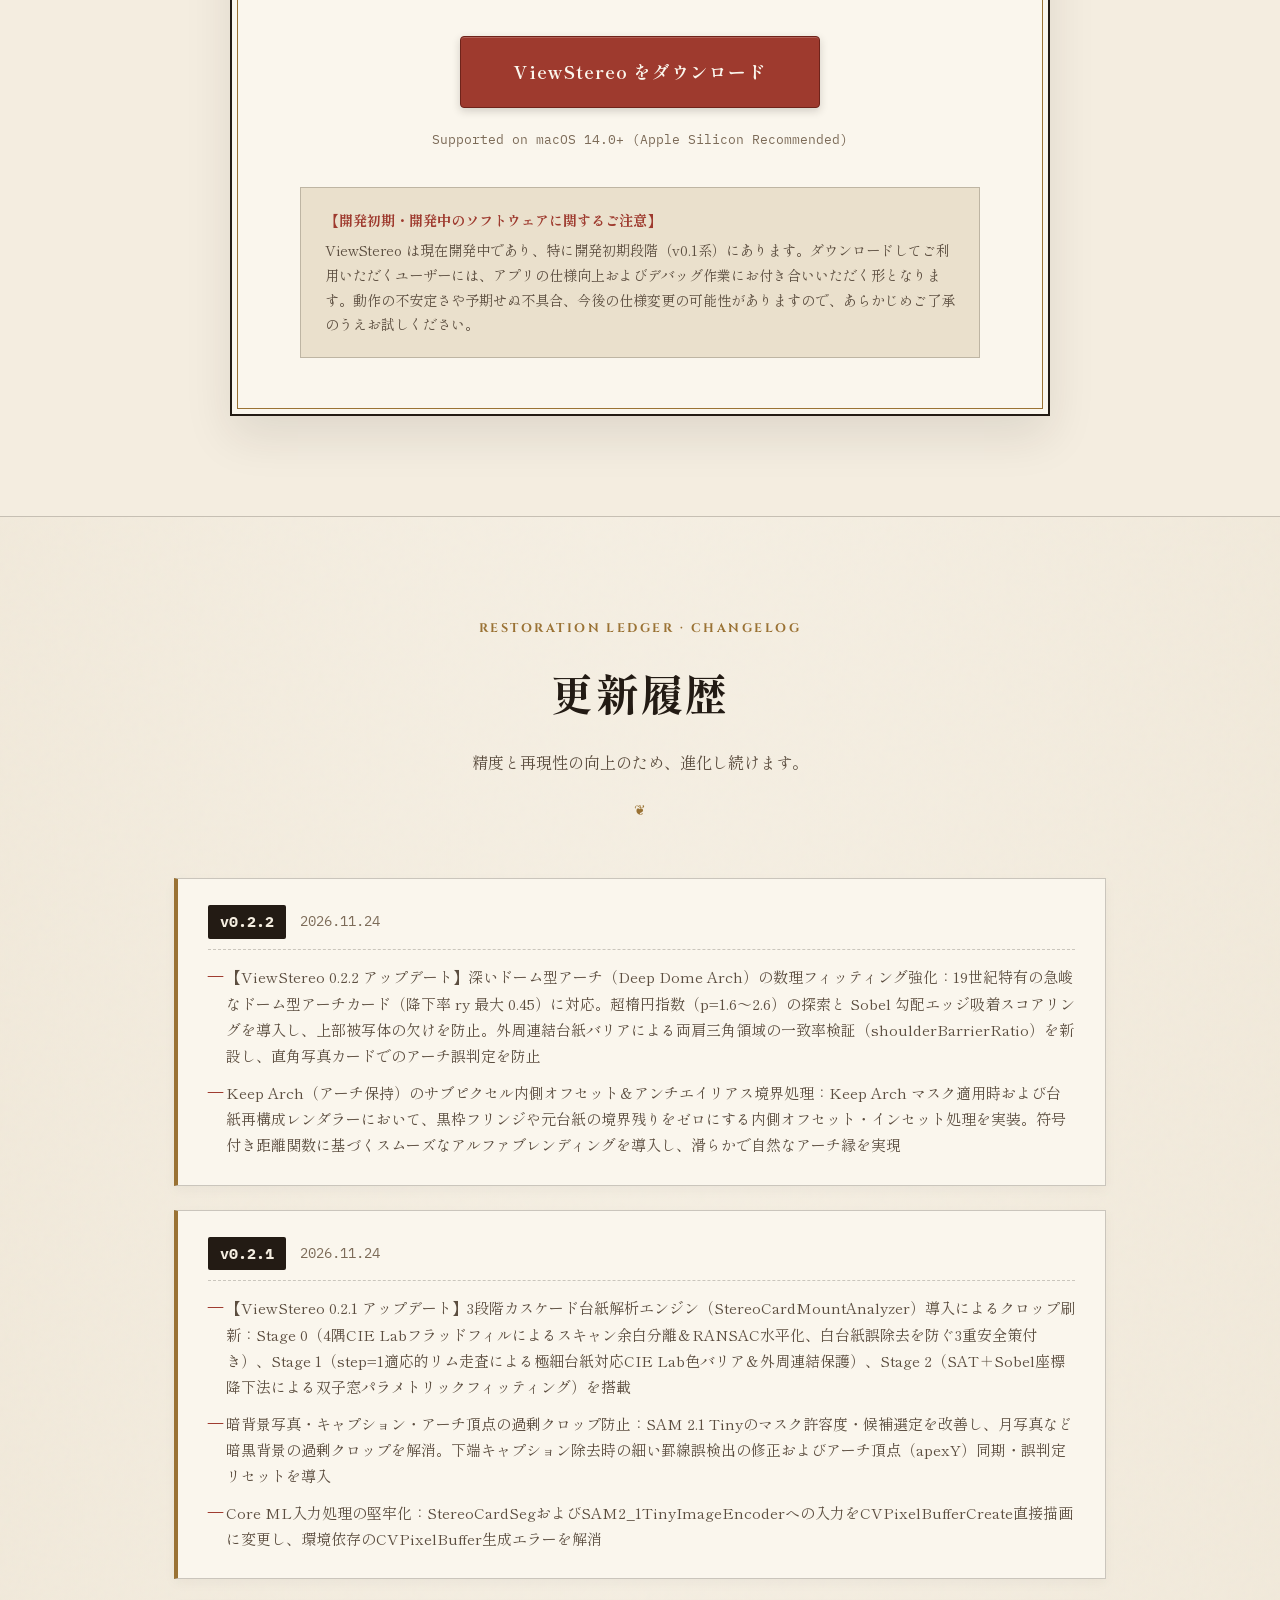
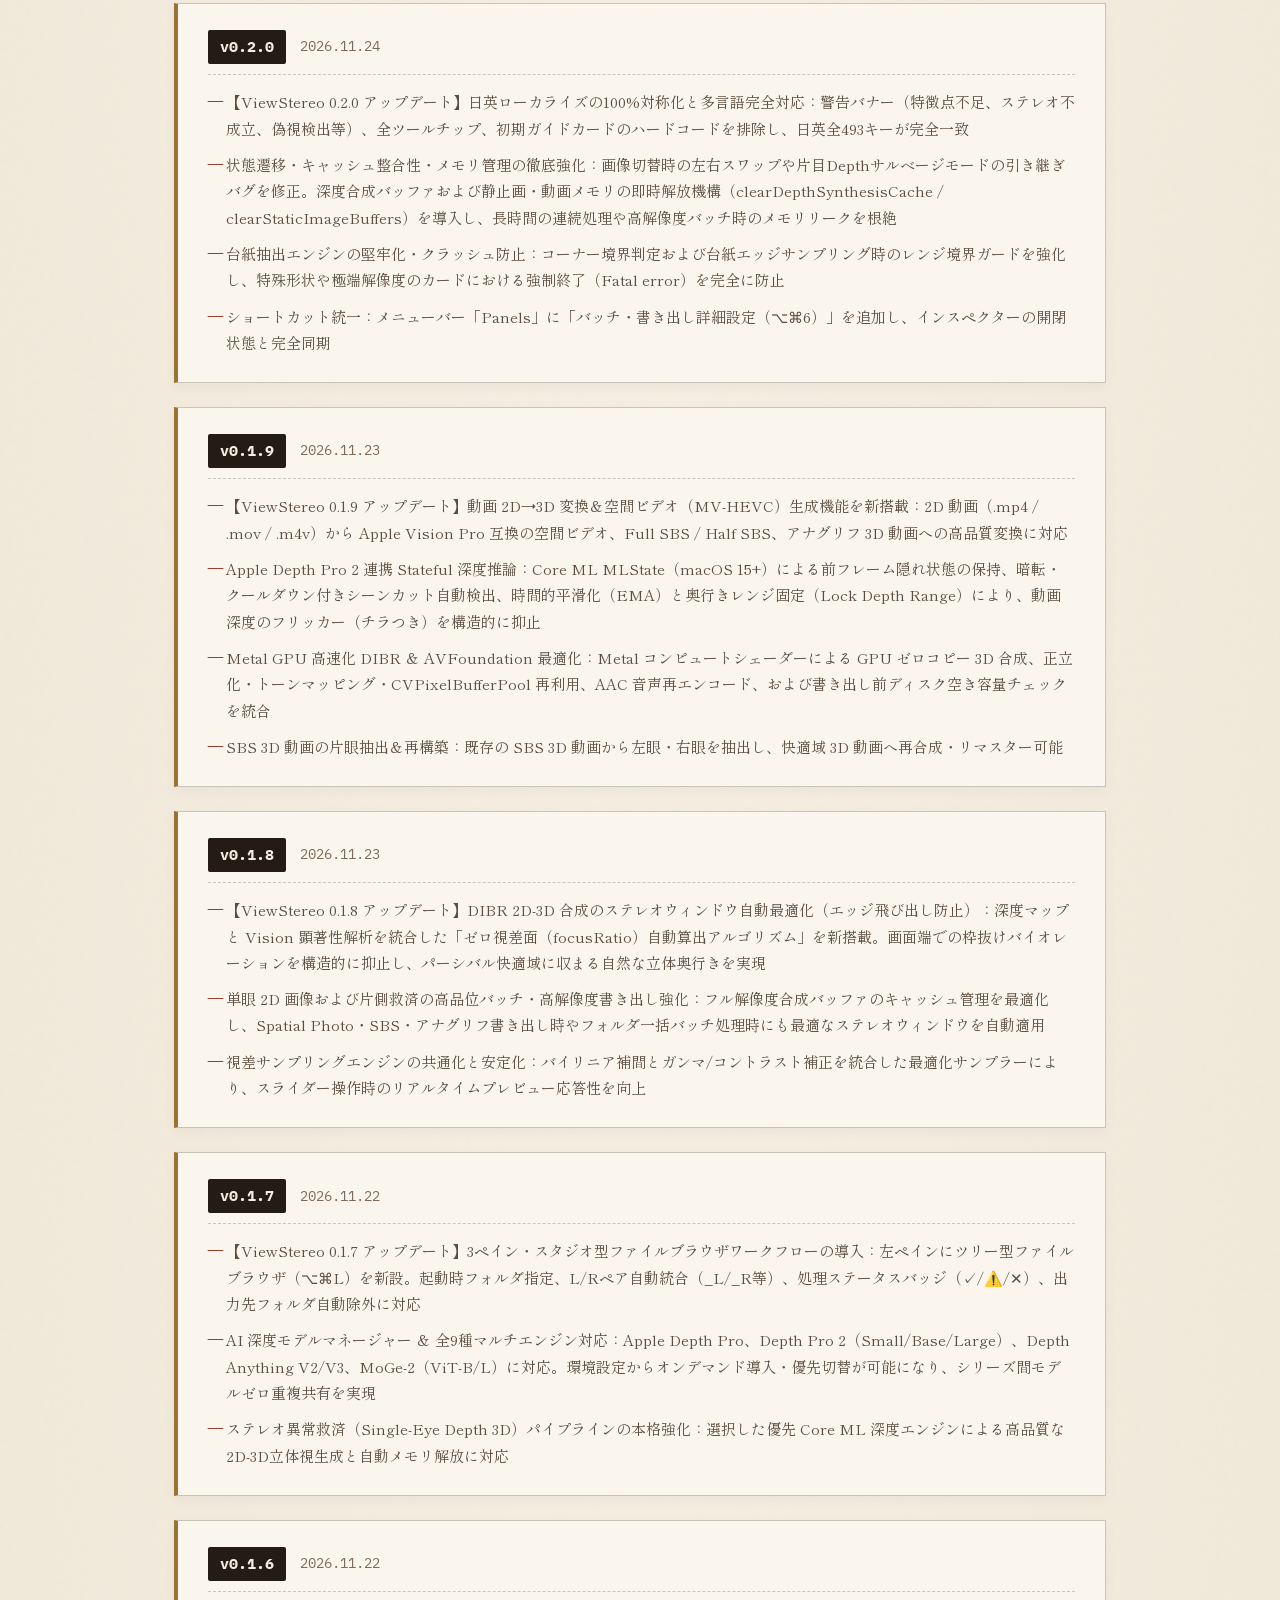
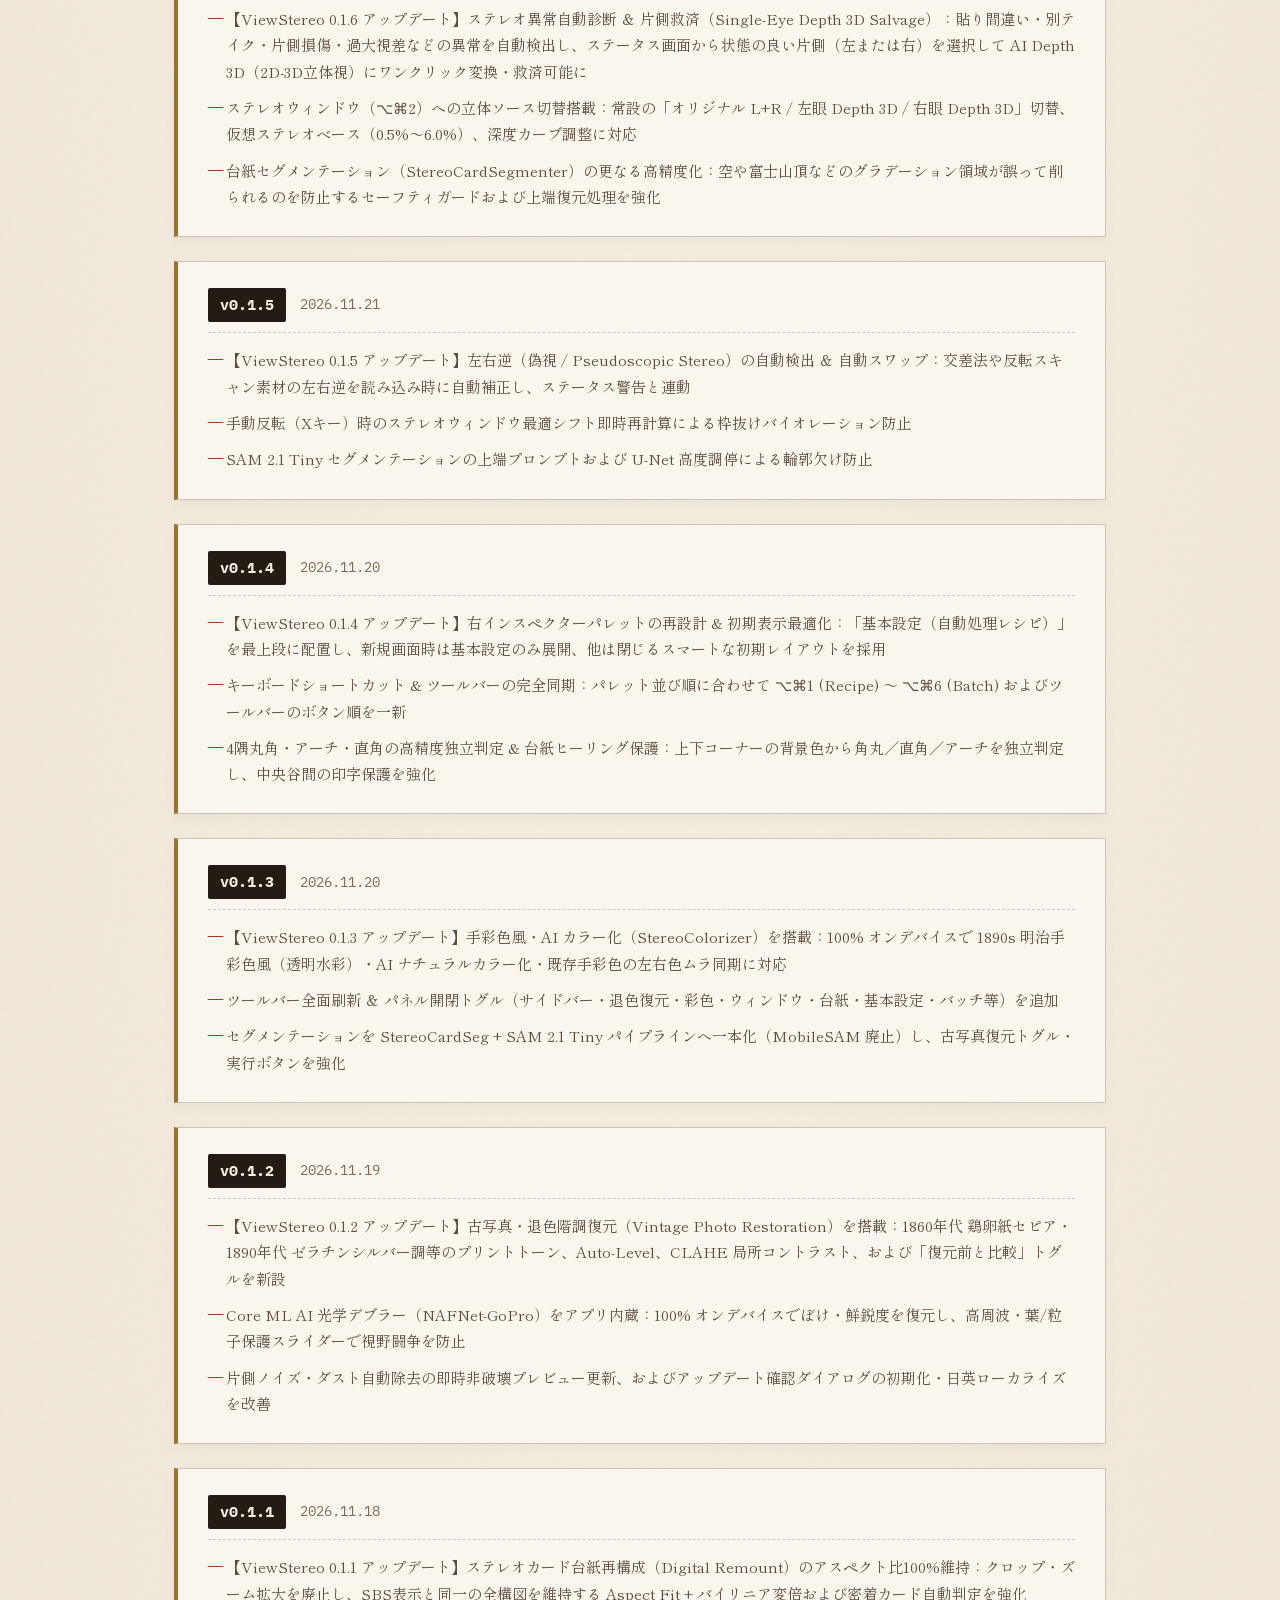
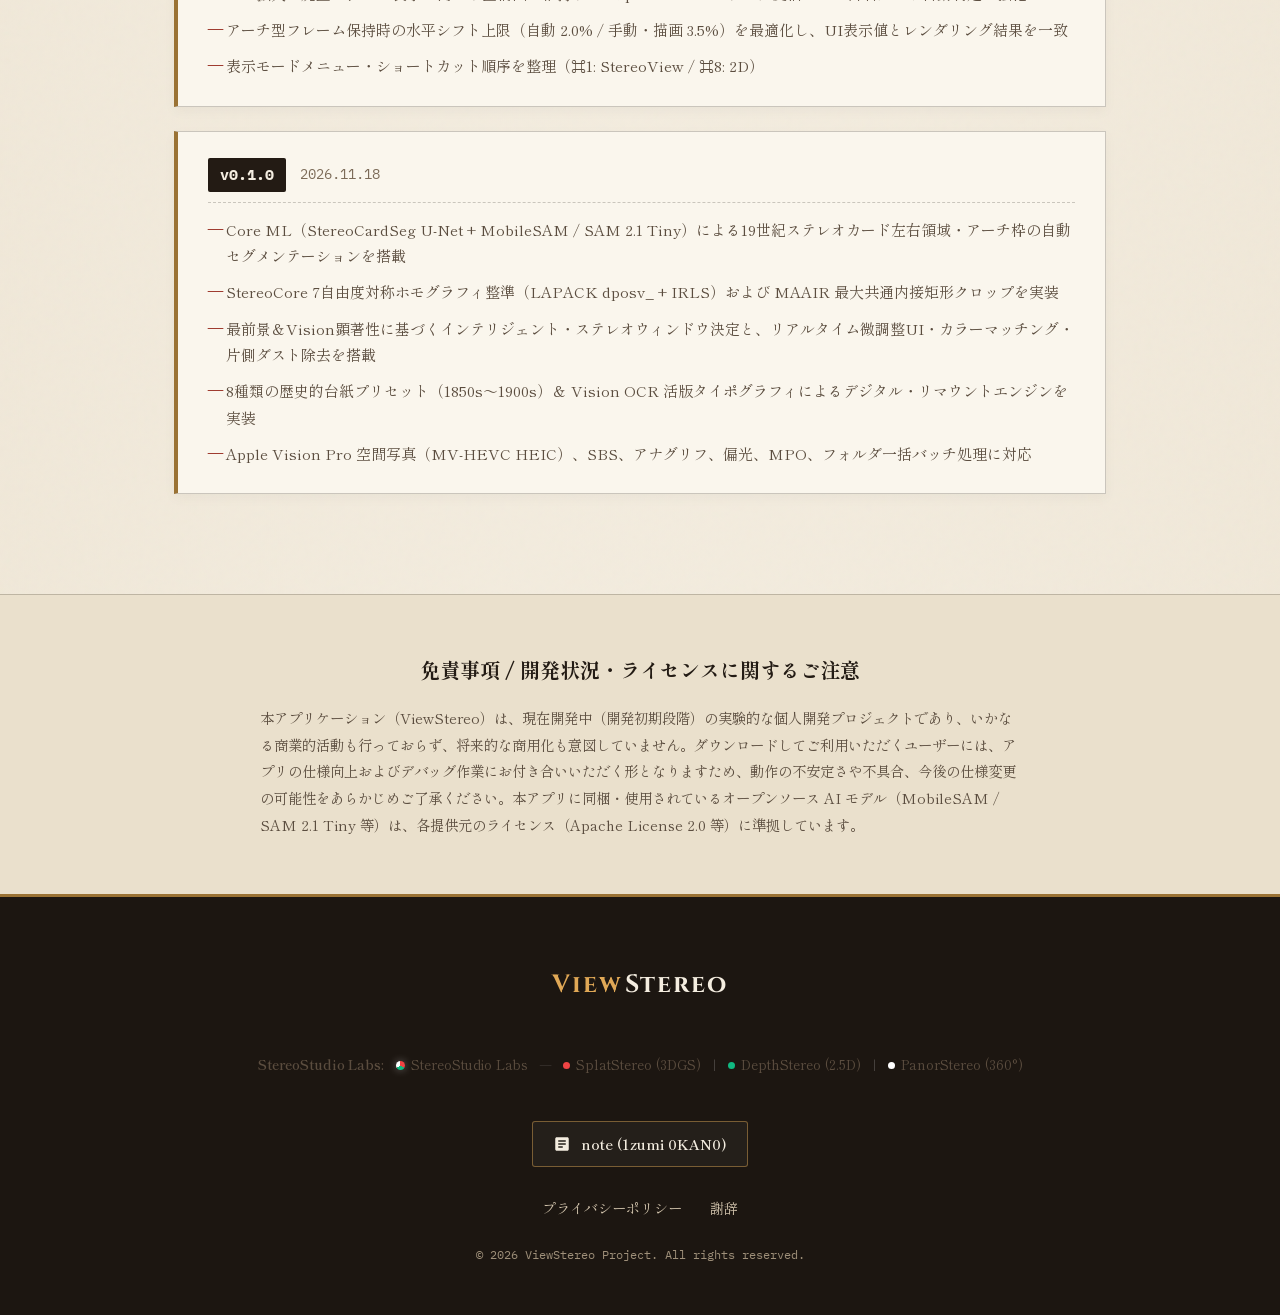
==== commit aef60409: "Bump to v0.2.2: deep dome arch fitting, shoulder barrier guards & Keep Arch inner mask offset" ====
--- a/website/index.html
+++ b/website/index.html
@@ -9,19 +9,19 @@
     <!-- Open Graph / Facebook -->
     <meta property="og:title" content="ViewStereo | 歴史的ステレオカード復元 & インテリジェント・ステレオウィンドウスタジオ">
     <meta property="og:description" content="19世紀の歴史的ステレオカード（Stereoview）および現代ステレオ写真を、Core ML自動検出・7自由度対称ホモグラフィ整準・ステレオウィンドウ最適化によって高品位な空間写真・SBS・デジタルリマウントカードへ復元する macOS 専用アプリ。">
-    <meta property="og:image" content="https://viewstereo.p-media.jp/assets/share.jpg?v=0.2.1">
+    <meta property="og:image" content="https://viewstereo.p-media.jp/assets/share.jpg?v=0.2.2">
     <meta property="og:type" content="website">
 
     <!-- Twitter -->
     <meta name="twitter:card" content="summary_large_image">
     <meta name="twitter:title" content="ViewStereo | 歴史的ステレオカード復元 & インテリジェント・ステレオウィンドウスタジオ">
     <meta name="twitter:description" content="19世紀の歴史的ステレオカード（Stereoview）および現代ステレオ写真を、Core ML自動検出・7自由度対称ホモグラフィ整準・ステレオウィンドウ最適化によって高品位な空間写真・SBS・デジタルリマウントカードへ復元する macOS 専用アプリ。">
-    <meta name="twitter:image" content="https://viewstereo.p-media.jp/assets/share.jpg?v=0.2.1">
-
-    <link rel="icon" type="image/png" href="favicon.png?v=0.2.1">
-    <link rel="apple-touch-icon" href="apple-touch-icon.png?v=0.2.1">
-    <link rel="stylesheet" href="styles.css?v=0.2.1">
-    <link rel="stylesheet" href="trilogy-shared.css?v=0.2.1">
+    <meta name="twitter:image" content="https://viewstereo.p-media.jp/assets/share.jpg?v=0.2.2">
+
+    <link rel="icon" type="image/png" href="favicon.png?v=0.2.2">
+    <link rel="apple-touch-icon" href="apple-touch-icon.png?v=0.2.2">
+    <link rel="stylesheet" href="styles.css?v=0.2.2">
+    <link rel="stylesheet" href="trilogy-shared.css?v=0.2.2">
 </head>
 <body>
 
@@ -63,12 +63,12 @@
             <div class="hero-text-panel reveal">
                 <div class="hero-app-header">
                     <a href="#download" class="hero-app-badge-icon" title="ViewStereo">
-                        <img src="assets/app_icon.png?v=0.2.1" alt="ViewStereo Icon" width="512" height="512" fetchpriority="high">
+                        <img src="assets/app_icon.png?v=0.2.2" alt="ViewStereo Icon" width="512" height="512" fetchpriority="high">
                     </a>
                     <div>
                         <div class="hero-app-name"><span class="depth">View</span><span class="stereo">Stereo</span></div>
                         <div class="hero-version-row">
-                            <div class="hero-version" data-i18n="hero-version">v0.2.1 (2026.11.24)</div>
+                            <div class="hero-version" data-i18n="hero-version">v0.2.2 (2026.11.24)</div>
                             <span class="dev-status-pill status-early" data-i18n="dev-status-badge">開発初期・現在開発中</span>
                         </div>
                     </div>
@@ -91,8 +91,8 @@
                     </div>
                     <div class="plate-artwork-wrap">
                         <picture>
-                            <source type="image/webp" srcset="assets/stereoscope_plate_1.webp?v=0.2.1">
-                            <img src="assets/stereoscope_plate_1.jpg?v=0.2.1" alt="19th Century Holmes Stereoscope Optical Engraving" width="1200" height="896" fetchpriority="high">
+                            <source type="image/webp" srcset="assets/stereoscope_plate_1.webp?v=0.2.2">
+                            <img src="assets/stereoscope_plate_1.jpg?v=0.2.2" alt="19th Century Holmes Stereoscope Optical Engraving" width="1200" height="896" fetchpriority="high">
                         </picture>
                     </div>
                     <div class="plate-caption-bottom" data-i18n="hero-plate-caption">Fig. I. — The Holmes Hand Stereoscope &amp; Binocular Optical Path</div>
@@ -101,10 +101,10 @@
                 <div class="hero-arch-preview">
                     <div class="arch-pair-mini" aria-hidden="true">
                         <div class="arch-lens-window left">
-                            <img src="assets/specimen_01_enami_geisha.webp?v=0.2.1" alt="">
+                            <img src="assets/specimen_01_enami_geisha.webp?v=0.2.2" alt="">
                         </div>
                         <div class="arch-lens-window right">
-                            <img src="assets/specimen_01_enami_geisha.webp?v=0.2.1" alt="">
+                            <img src="assets/specimen_01_enami_geisha.webp?v=0.2.2" alt="">
                         </div>
                     </div>
                     <div class="arch-preview-meta">
@@ -143,8 +143,8 @@
             <div class="story-card heritage-story-card">
                 <div class="story-image-container">
                     <picture>
-                        <source type="image/webp" srcset="assets/story_stereoview.webp?v=0.2.1">
-                        <img src="assets/story_stereoview.jpg?v=0.2.1" alt="19th Century Stereoview Experience" class="story-image" width="1280" height="720" loading="lazy">
+                        <source type="image/webp" srcset="assets/story_stereoview.webp?v=0.2.2">
+                        <img src="assets/story_stereoview.jpg?v=0.2.2" alt="19th Century Stereoview Experience" class="story-image" width="1280" height="720" loading="lazy">
                     </picture>
                 </div>
                 <div class="story-plate-caption" data-i18n="story-plate-caption">Plate II. — Victorian Parlor Stereoscope &amp; Authentic Archival Stereocards (Underwood &amp; Underwood / T. Enami)</div>
@@ -210,8 +210,8 @@
                 <article class="specimen-card">
                     <div class="specimen-thumb">
                         <picture>
-                            <source type="image/webp" srcset="assets/specimen_01_enami_geisha.webp?v=0.2.1">
-                            <img src="assets/specimen_01_enami_geisha.jpg?v=0.2.1" alt="T. Enami Hand-Tinted Japanese Geisha Girls Stereoview" loading="lazy">
+                            <source type="image/webp" srcset="assets/specimen_01_enami_geisha.webp?v=0.2.2">
+                            <img src="assets/specimen_01_enami_geisha.jpg?v=0.2.2" alt="T. Enami Hand-Tinted Japanese Geisha Girls Stereoview" loading="lazy">
                         </picture>
                     </div>
                     <div class="specimen-meta">
@@ -225,8 +225,8 @@
                 <article class="specimen-card">
                     <div class="specimen-thumb">
                         <picture>
-                            <source type="image/webp" srcset="assets/specimen_02_samurai.webp?v=0.2.1">
-                            <img src="assets/specimen_02_samurai.jpg?v=0.2.1" alt="Japanese Officers Samurai Stereoview" loading="lazy">
+                            <source type="image/webp" srcset="assets/specimen_02_samurai.webp?v=0.2.2">
+                            <img src="assets/specimen_02_samurai.jpg?v=0.2.2" alt="Japanese Officers Samurai Stereoview" loading="lazy">
                         </picture>
                     </div>
                     <div class="specimen-meta">
@@ -240,8 +240,8 @@
                 <article class="specimen-card">
                     <div class="specimen-thumb">
                         <picture>
-                            <source type="image/webp" srcset="assets/specimen_03_underwood.webp?v=0.2.1">
-                            <img src="assets/specimen_03_underwood.jpg?v=0.2.1" alt="Underwood &amp; Underwood Publishers Stereoview" loading="lazy">
+                            <source type="image/webp" srcset="assets/specimen_03_underwood.webp?v=0.2.2">
+                            <img src="assets/specimen_03_underwood.jpg?v=0.2.2" alt="Underwood &amp; Underwood Publishers Stereoview" loading="lazy">
                         </picture>
                     </div>
                     <div class="specimen-meta">
@@ -255,8 +255,8 @@
                 <article class="specimen-card">
                     <div class="specimen-thumb">
                         <picture>
-                            <source type="image/webp" srcset="assets/specimen_04_liberty.webp?v=0.2.1">
-                            <img src="assets/specimen_04_liberty.jpg?v=0.2.1" alt="Statue of Liberty New York Stereoview" loading="lazy">
+                            <source type="image/webp" srcset="assets/specimen_04_liberty.webp?v=0.2.2">
+                            <img src="assets/specimen_04_liberty.jpg?v=0.2.2" alt="Statue of Liberty New York Stereoview" loading="lazy">
                         </picture>
                     </div>
                     <div class="specimen-meta">
@@ -270,8 +270,8 @@
                 <article class="specimen-card">
                     <div class="specimen-thumb">
                         <picture>
-                            <source type="image/webp" srcset="assets/specimen_05_keystone_orion.webp?v=0.2.1">
-                            <img src="assets/specimen_05_keystone_orion.jpg?v=0.2.1" alt="Keystone View Company Constellation of Orion" loading="lazy">
+                            <source type="image/webp" srcset="assets/specimen_05_keystone_orion.webp?v=0.2.2">
+                            <img src="assets/specimen_05_keystone_orion.jpg?v=0.2.2" alt="Keystone View Company Constellation of Orion" loading="lazy">
                         </picture>
                     </div>
                     <div class="specimen-meta">
@@ -285,8 +285,8 @@
                 <article class="specimen-card">
                     <div class="specimen-thumb">
                         <picture>
-                            <source type="image/webp" srcset="assets/specimen_06_emporium.webp?v=0.2.1">
-                            <img src="assets/specimen_06_emporium.jpg?v=0.2.1" alt="Victorian Stereoscopic Views Emporium" loading="lazy">
+                            <source type="image/webp" srcset="assets/specimen_06_emporium.webp?v=0.2.2">
+                            <img src="assets/specimen_06_emporium.jpg?v=0.2.2" alt="Victorian Stereoscopic Views Emporium" loading="lazy">
                         </picture>
                     </div>
                     <div class="specimen-meta">
@@ -316,7 +316,7 @@
                     <h3 data-i18n="feat-1-title">ステレオカード自動検出 ＆ 7自由度ホモグラフィ整準</h3>
                     <p data-i18n="feat-1-desc">StereoCardSeg (U-Net) と MobileSAM / SAM 2.1 Tiny により、台紙から左右の写真領域とアーチ型枠を自動抽出。LAPACK dposv_ + IRLS の7自由度対称ホモグラフィ整準により、手貼りによる傾き・歪み・垂直視差をサブピクセル精度で解消します。</p>
                 </div>
-                <div class="feature-visual" style="background-image: url('assets/feat_ai.jpg?v=0.2.1');"></div>
+                <div class="feature-visual" style="background-image: url('assets/feat_ai.jpg?v=0.2.2');"></div>
             </div>
 
             <div class="feature-item reveal">
@@ -325,7 +325,7 @@
                     <h3 data-i18n="feat-2-title">インテリジェント・ステレオウィンドウ ＆ MAAIR</h3>
                     <p data-i18n="feat-2-desc">最前景と Apple Vision 顕著性解析から最適なステレオウィンドウ位置を自動算出し、枠抜け（ウィンドウバイオレーション）を防止。さらに MAAIR（最大面積軸平行内接矩形）で黒枠のない最大有効領域を自動トリミングします。</p>
                 </div>
-                <div class="feature-visual" style="background-image: url('assets/feat_window.jpg?v=0.2.1');"></div>
+                <div class="feature-visual" style="background-image: url('assets/feat_window.jpg?v=0.2.2');"></div>
             </div>
 
             <div class="feature-item reveal">
@@ -334,7 +334,7 @@
                     <h3 data-i18n="feat-3-title">時代別デジタル・リマウント ＆ 活版OCRタイポグラフィ</h3>
                     <p data-i18n="feat-3-desc">1850年代の初期アイボリーから1900年代 Keystone ダーク曲面台紙まで8種類の時代別プリセットを搭載。Vision OCR が元台紙のタイトルや出版社クレジットを読み取り、活版印刷風タイポグラフィで美しく再構成します。</p>
                 </div>
-                <div class="feature-visual" style="background-image: url('assets/feat_remount.jpg?v=0.2.1');"></div>
+                <div class="feature-visual" style="background-image: url('assets/feat_remount.jpg?v=0.2.2');"></div>
             </div>
 
             <div class="feature-item reveal">
@@ -343,7 +343,7 @@
                     <h3 data-i18n="feat-4-title">Spatial Photo 書き出し ＆ フォルダ一括バッチ処理</h3>
                     <p data-i18n="feat-4-desc">Apple Vision Pro 用の MV-HEVC 空間写真（HEIC）、SBS、アナグリフ（Dubois/Color/Gray）、偏光、MPO、個別L/Rなど11形式の出力に対応。大量のアーカイブをフォルダごと自動処理し、調整レポート（.txt）も保存できます。</p>
                 </div>
-                <div class="feature-visual" style="background-image: url('assets/feat_export.jpg?v=0.2.1');"></div>
+                <div class="feature-visual" style="background-image: url('assets/feat_export.jpg?v=0.2.2');"></div>
             </div>
         </div>
     </section>
@@ -434,6 +434,18 @@
             <div class="ornament-divider">❦</div>
         </div>
         <div class="updates-container reveal">
+            <!-- v0.2.2 -->
+            <div class="changelog-item">
+                <div class="version-header">
+                    <span class="version-tag">v0.2.2</span>
+                    <span class="version-date">2026.11.24</span>
+                </div>
+                <ul class="change-list">
+                    <li data-i18n="upd-022-1">深いドーム型アーチ（Deep Dome Arch）の数理フィッティング強化：19世紀特有の急峻なドーム型アーチカード（降下率 ry 最大 0.45）に対応。超楕円指数（p=1.6〜2.6）の探索と Sobel 勾配エッジ吸着スコアリングを導入し、上部被写体の欠けを防止。外周連結台紙バリアによる両肩三角領域の一致率検証（shoulderBarrierRatio）を新設し、直角写真カードでのアーチ誤判定を防止</li>
+                    <li data-i18n="upd-022-2">Keep Arch（アーチ保持）のサブピクセル内側オフセット＆アンチエイリアス境界処理：Keep Arch マスク適用時および台紙再構成レンダラーにおいて、黒枠フリンジや元台紙の境界残りをゼロにする内側オフセット・インセット処理を実装。符号付き距離関数に基づくスムーズなアルファブレンディングを導入し、滑らかで自然なアーチ縁を実現</li>
+                </ul>
+            </div>
+
             <!-- v0.2.1 -->
             <div class="changelog-item">
                 <div class="version-header">
@@ -627,7 +639,7 @@
         </div>
     </footer>
 
-    <script src="trilogy-shared.js?v=0.2.1"></script>
-    <script src="script.js?v=0.2.1"></script>
+    <script src="trilogy-shared.js?v=0.2.2"></script>
+    <script src="script.js?v=0.2.2"></script>
 </body>
 </html>
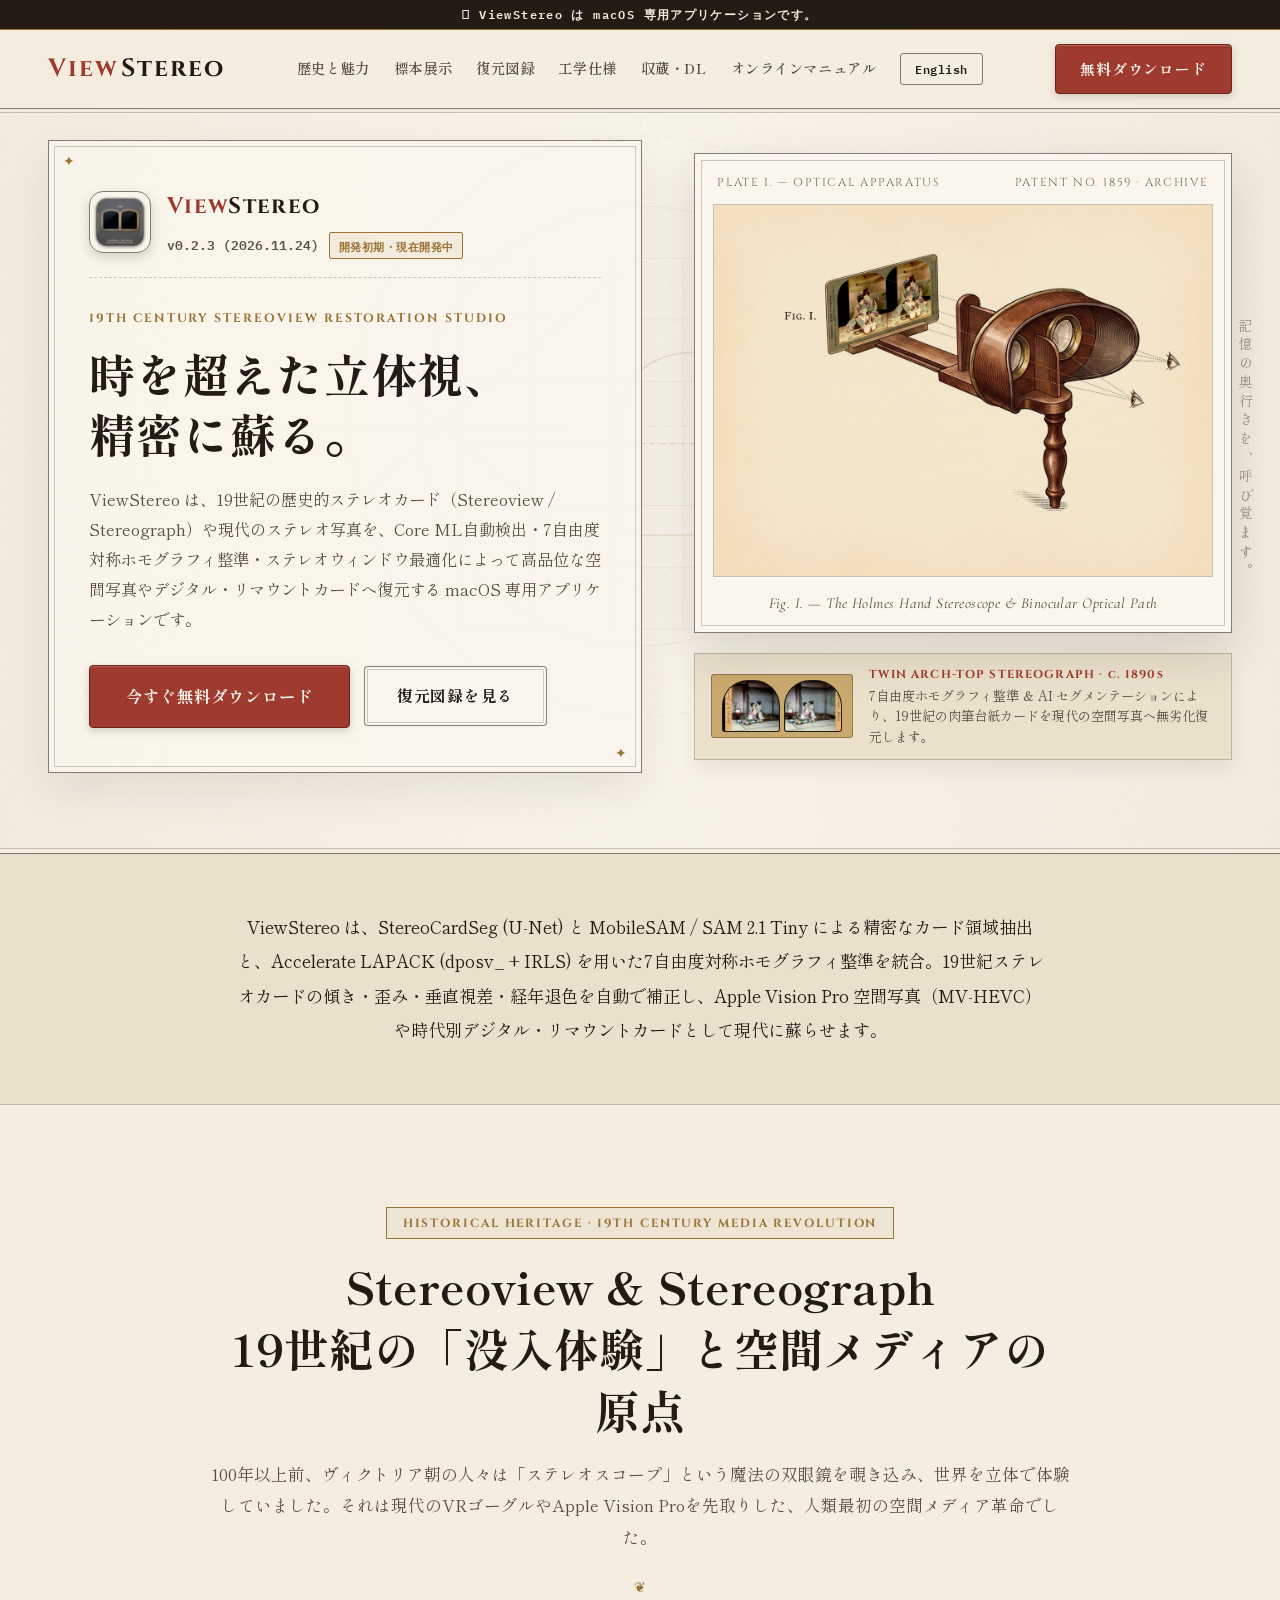
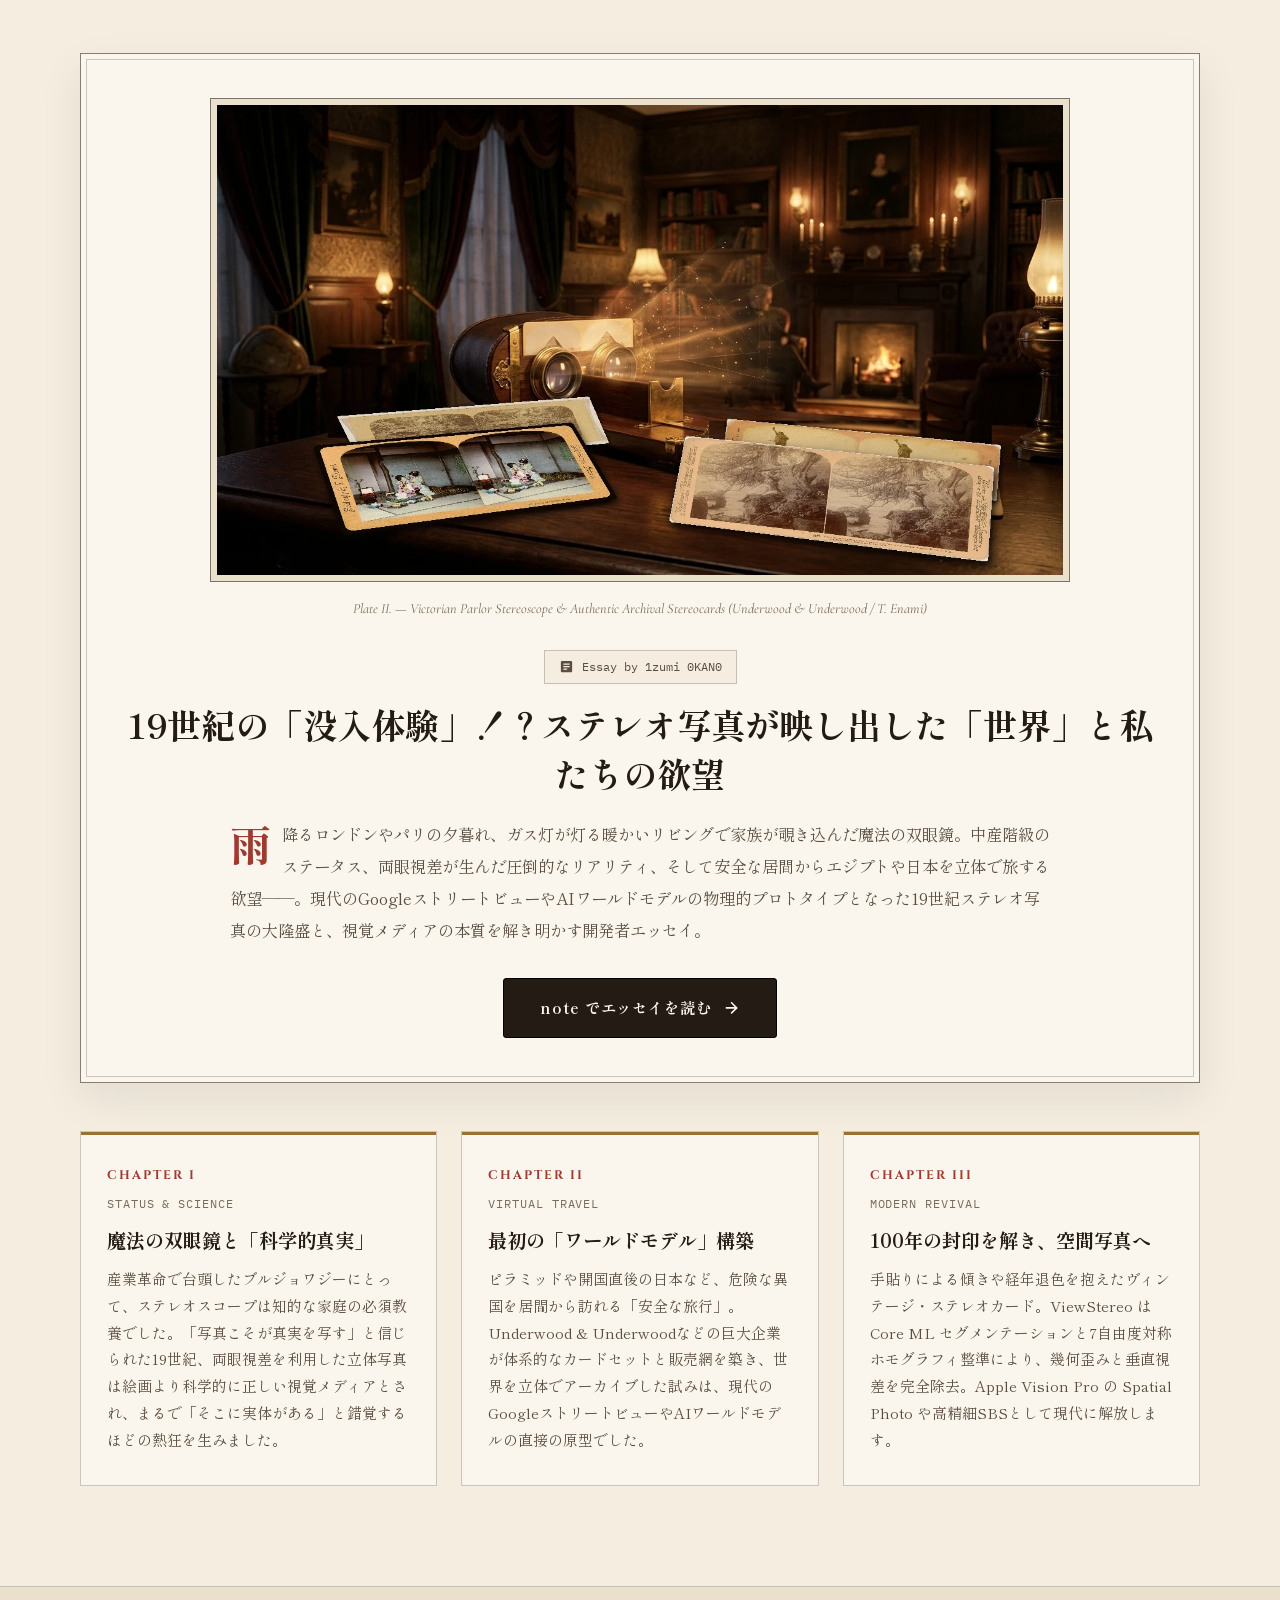
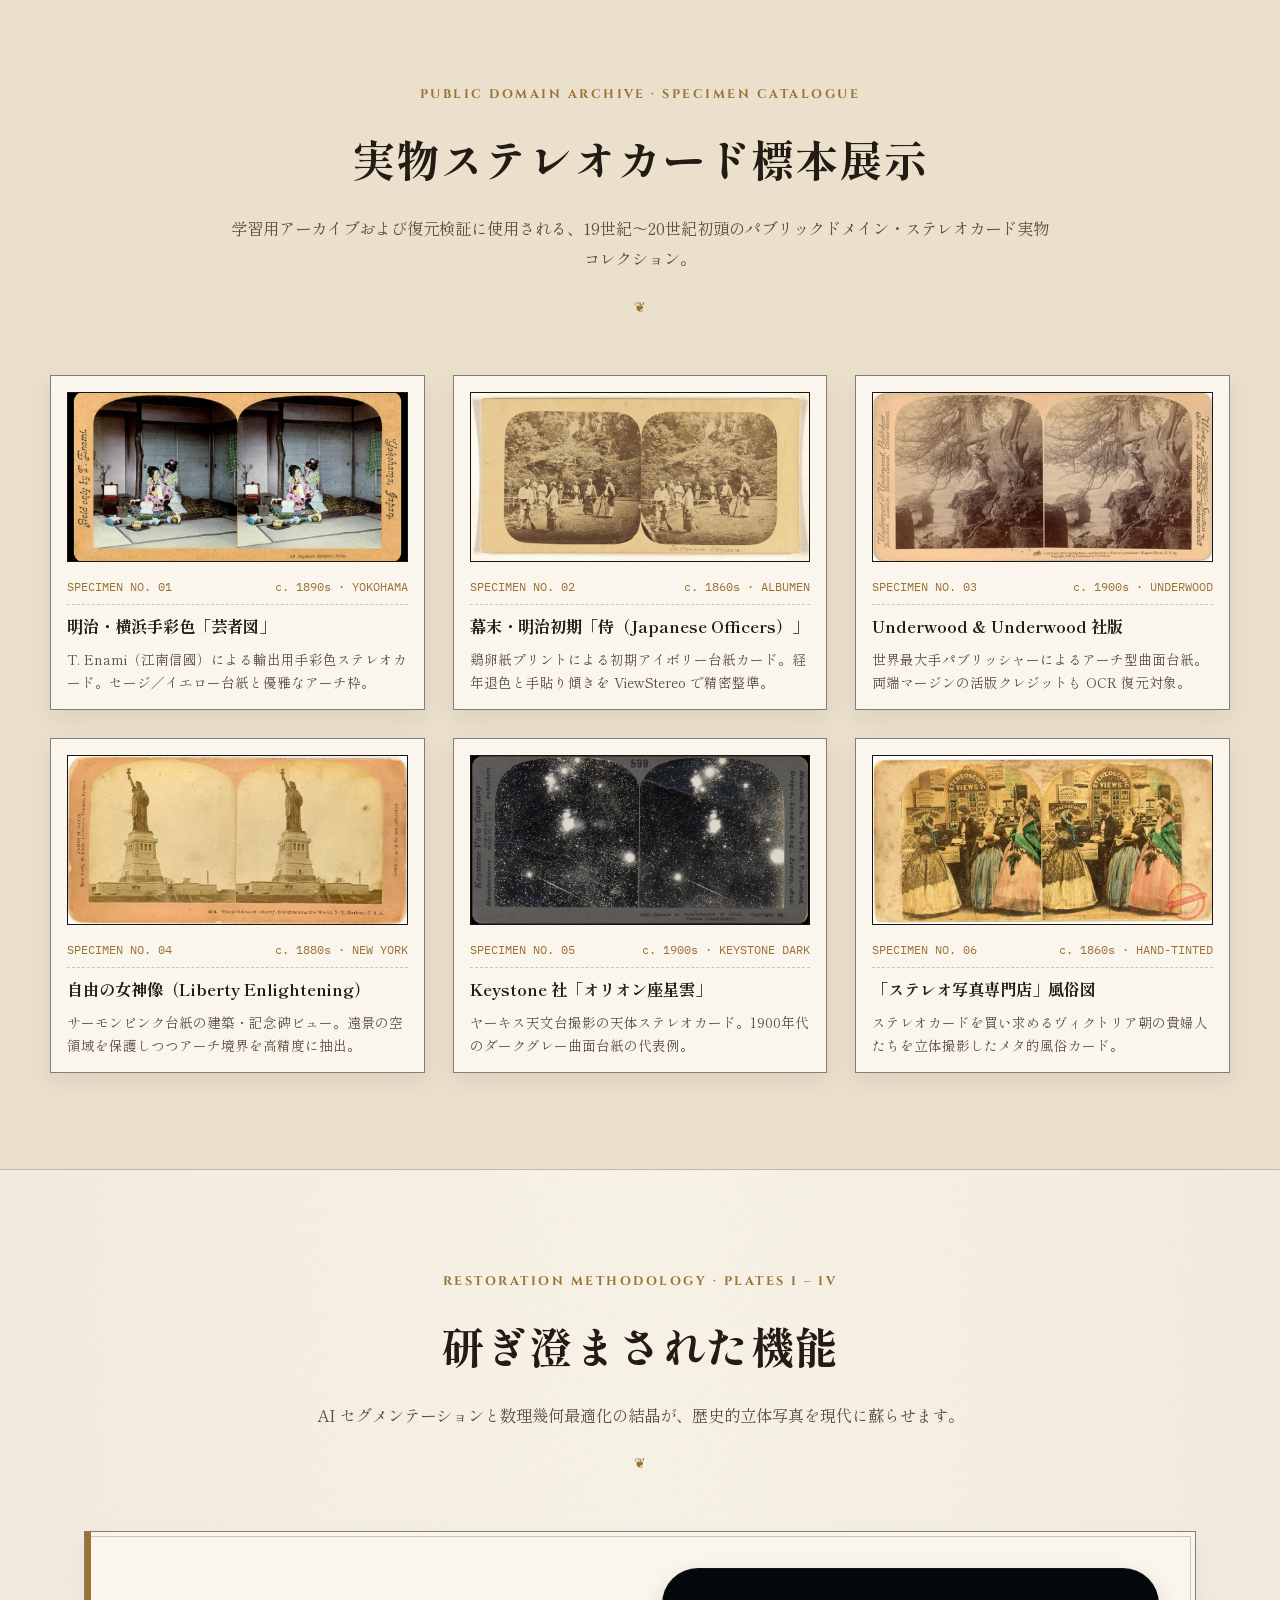
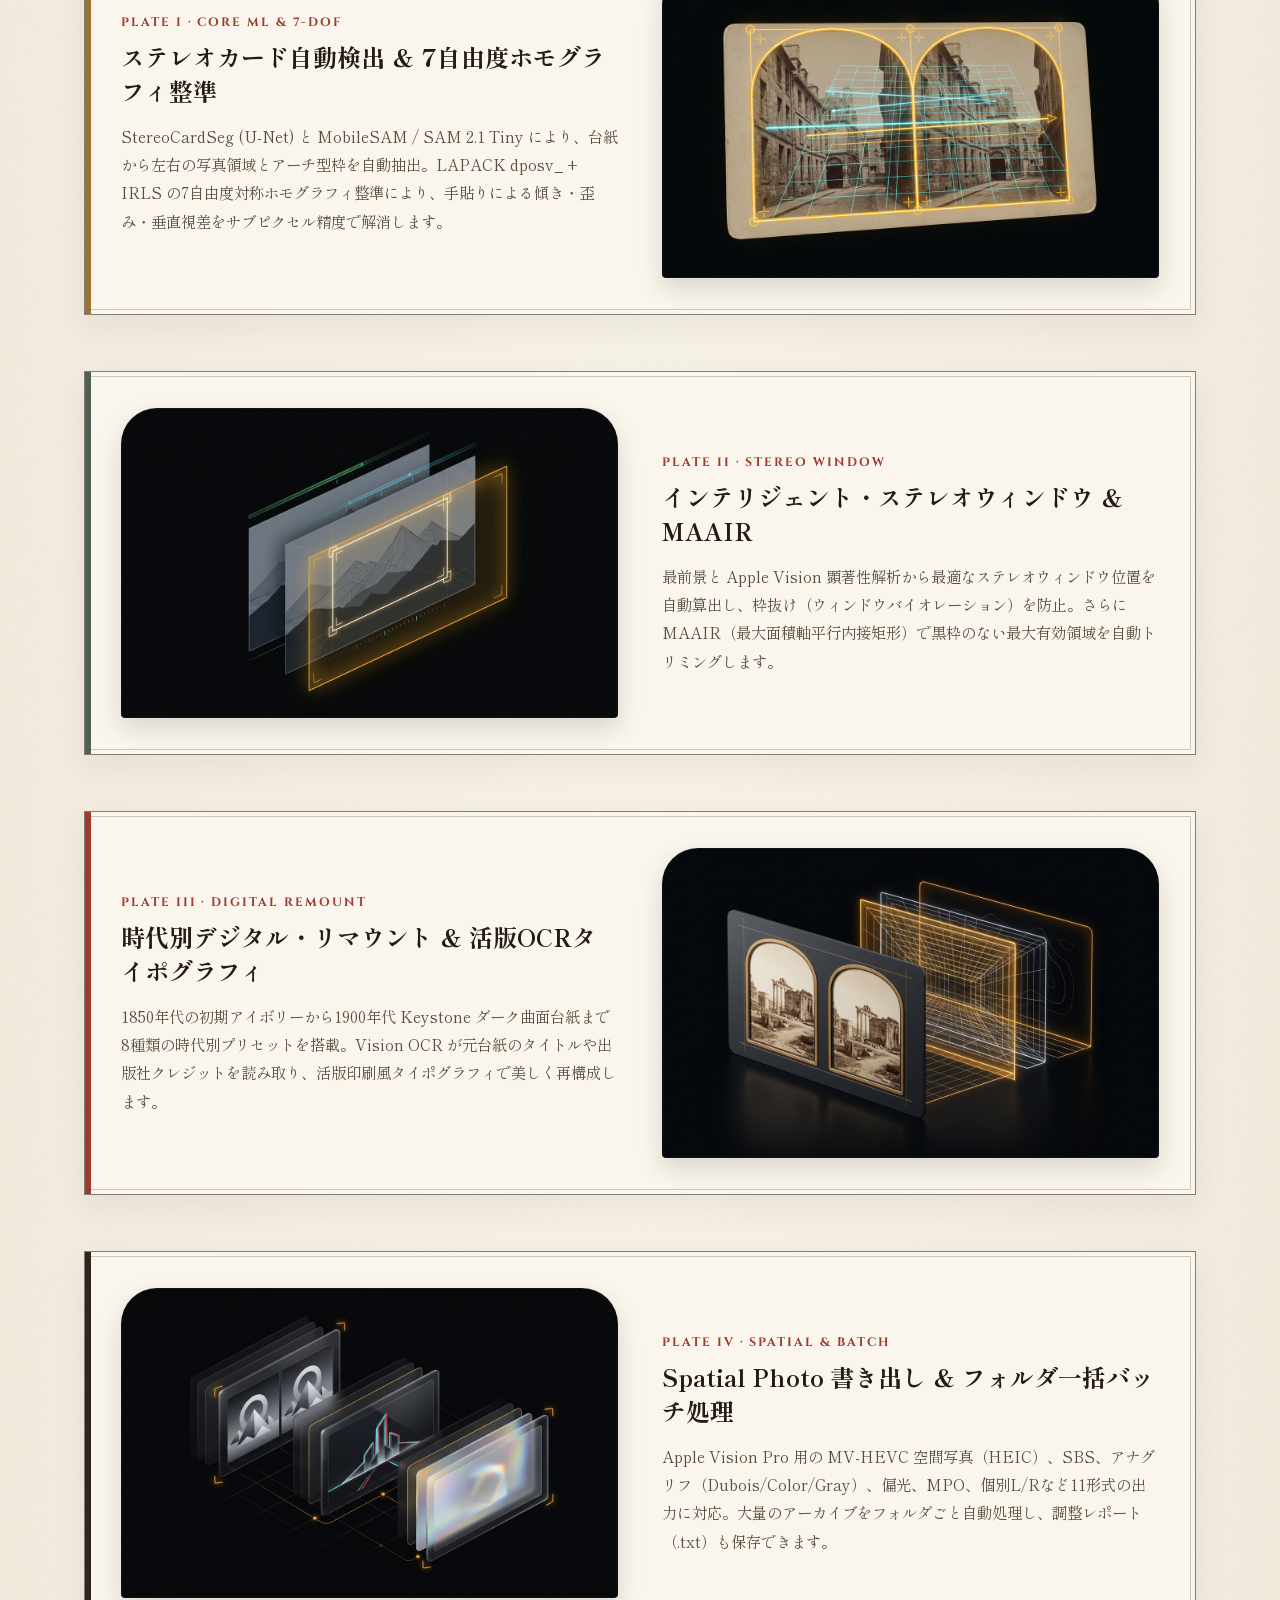
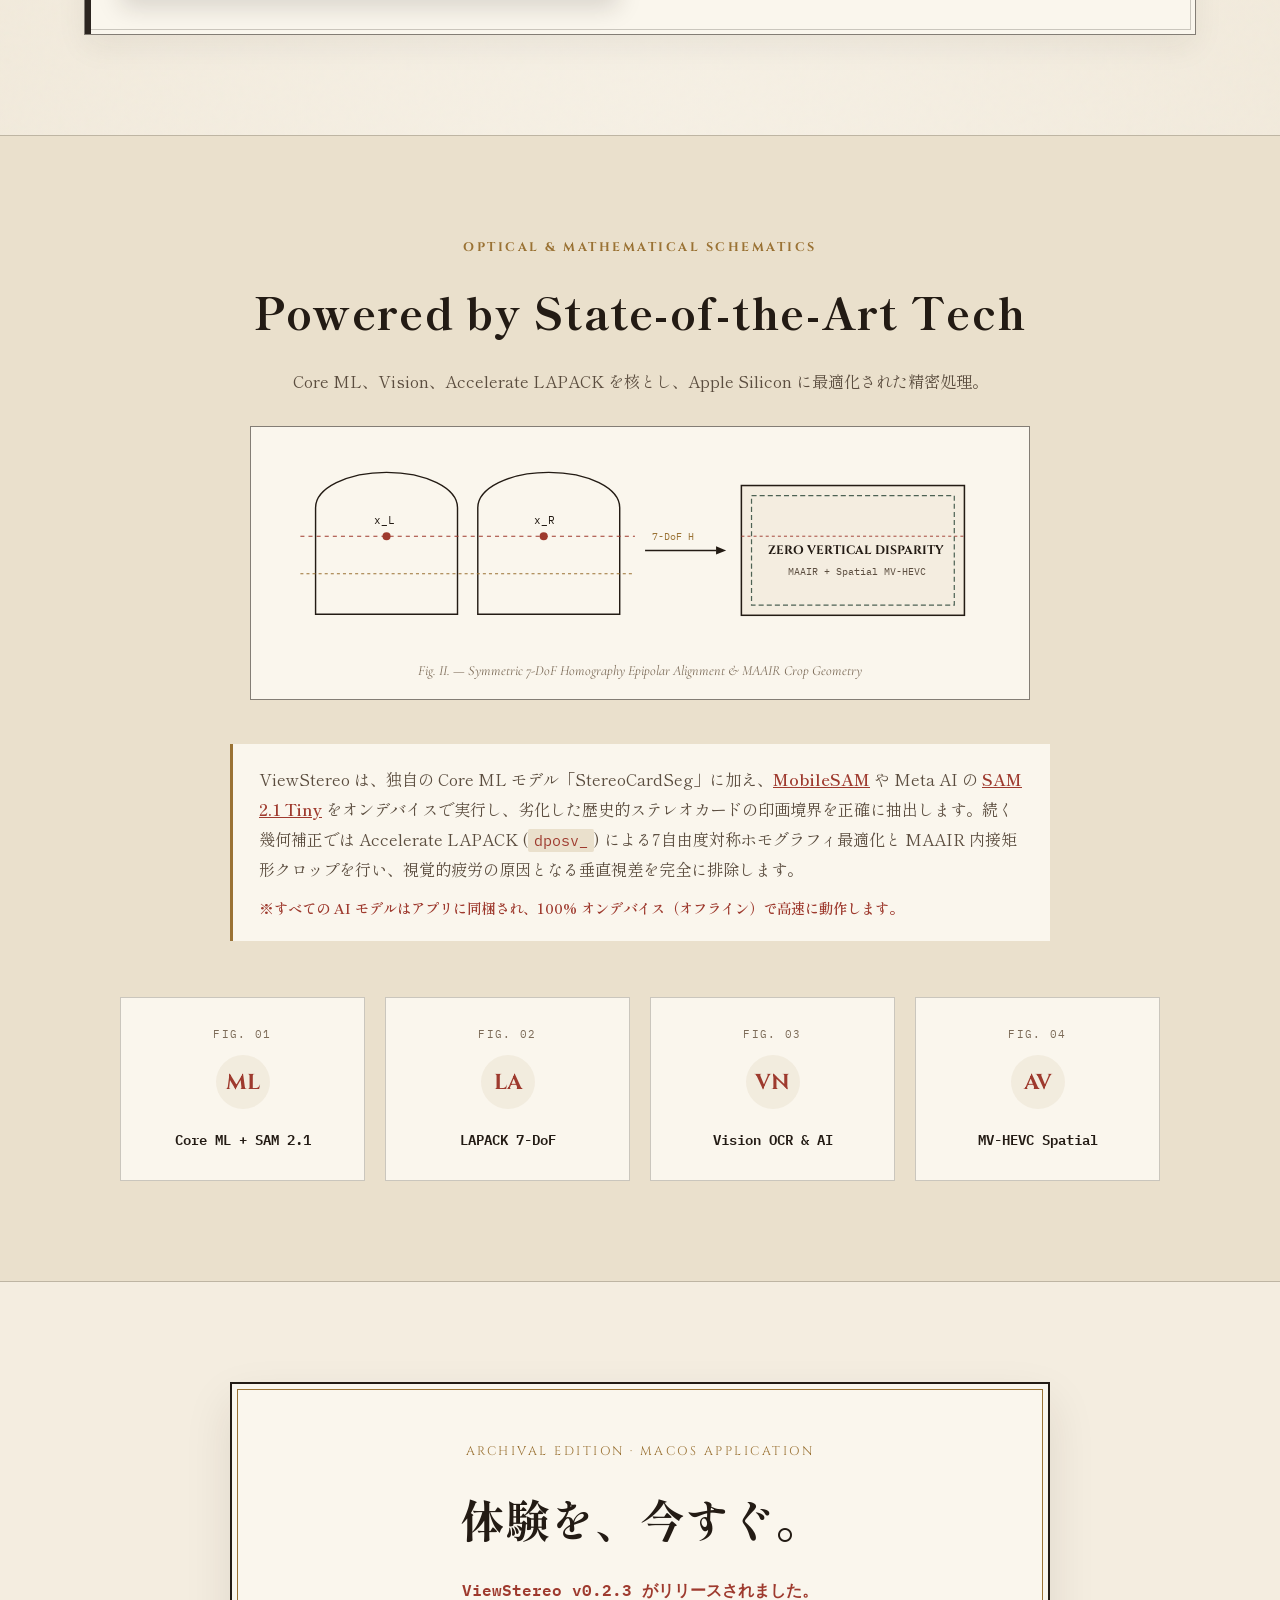
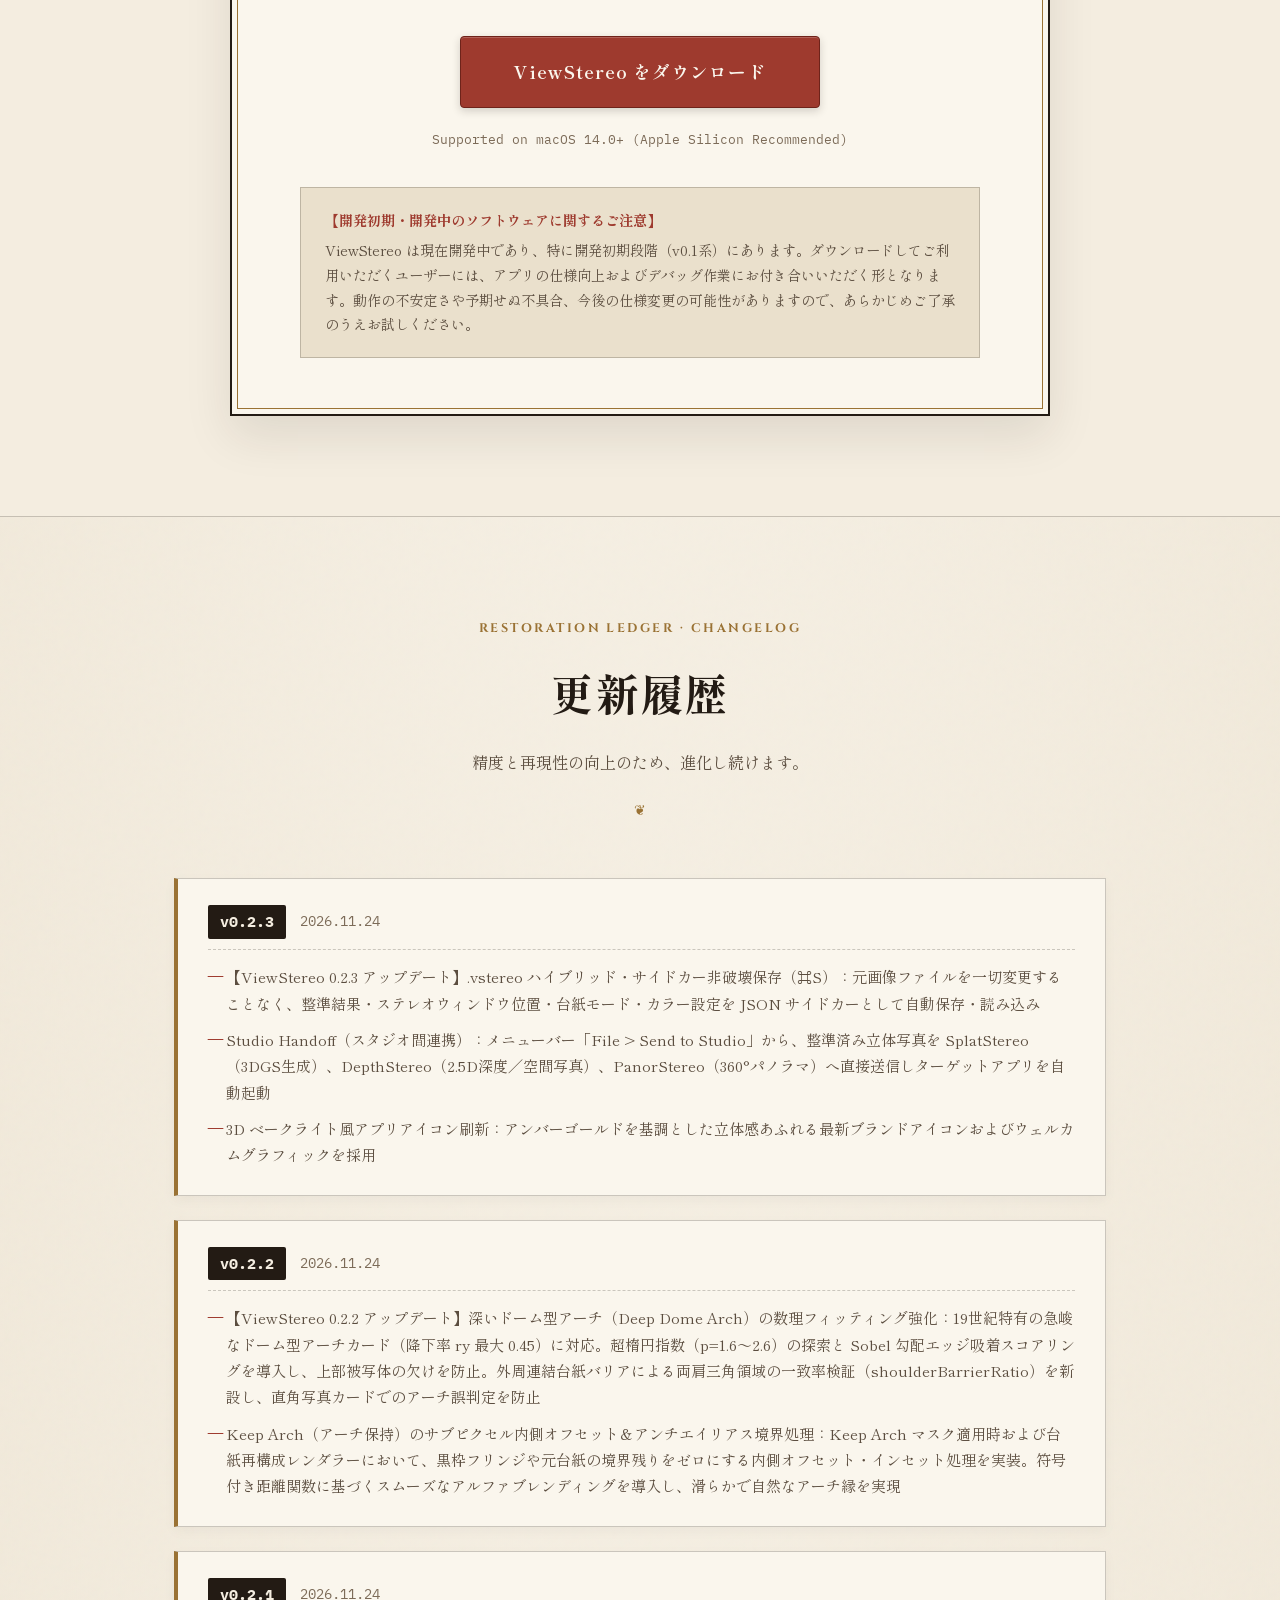
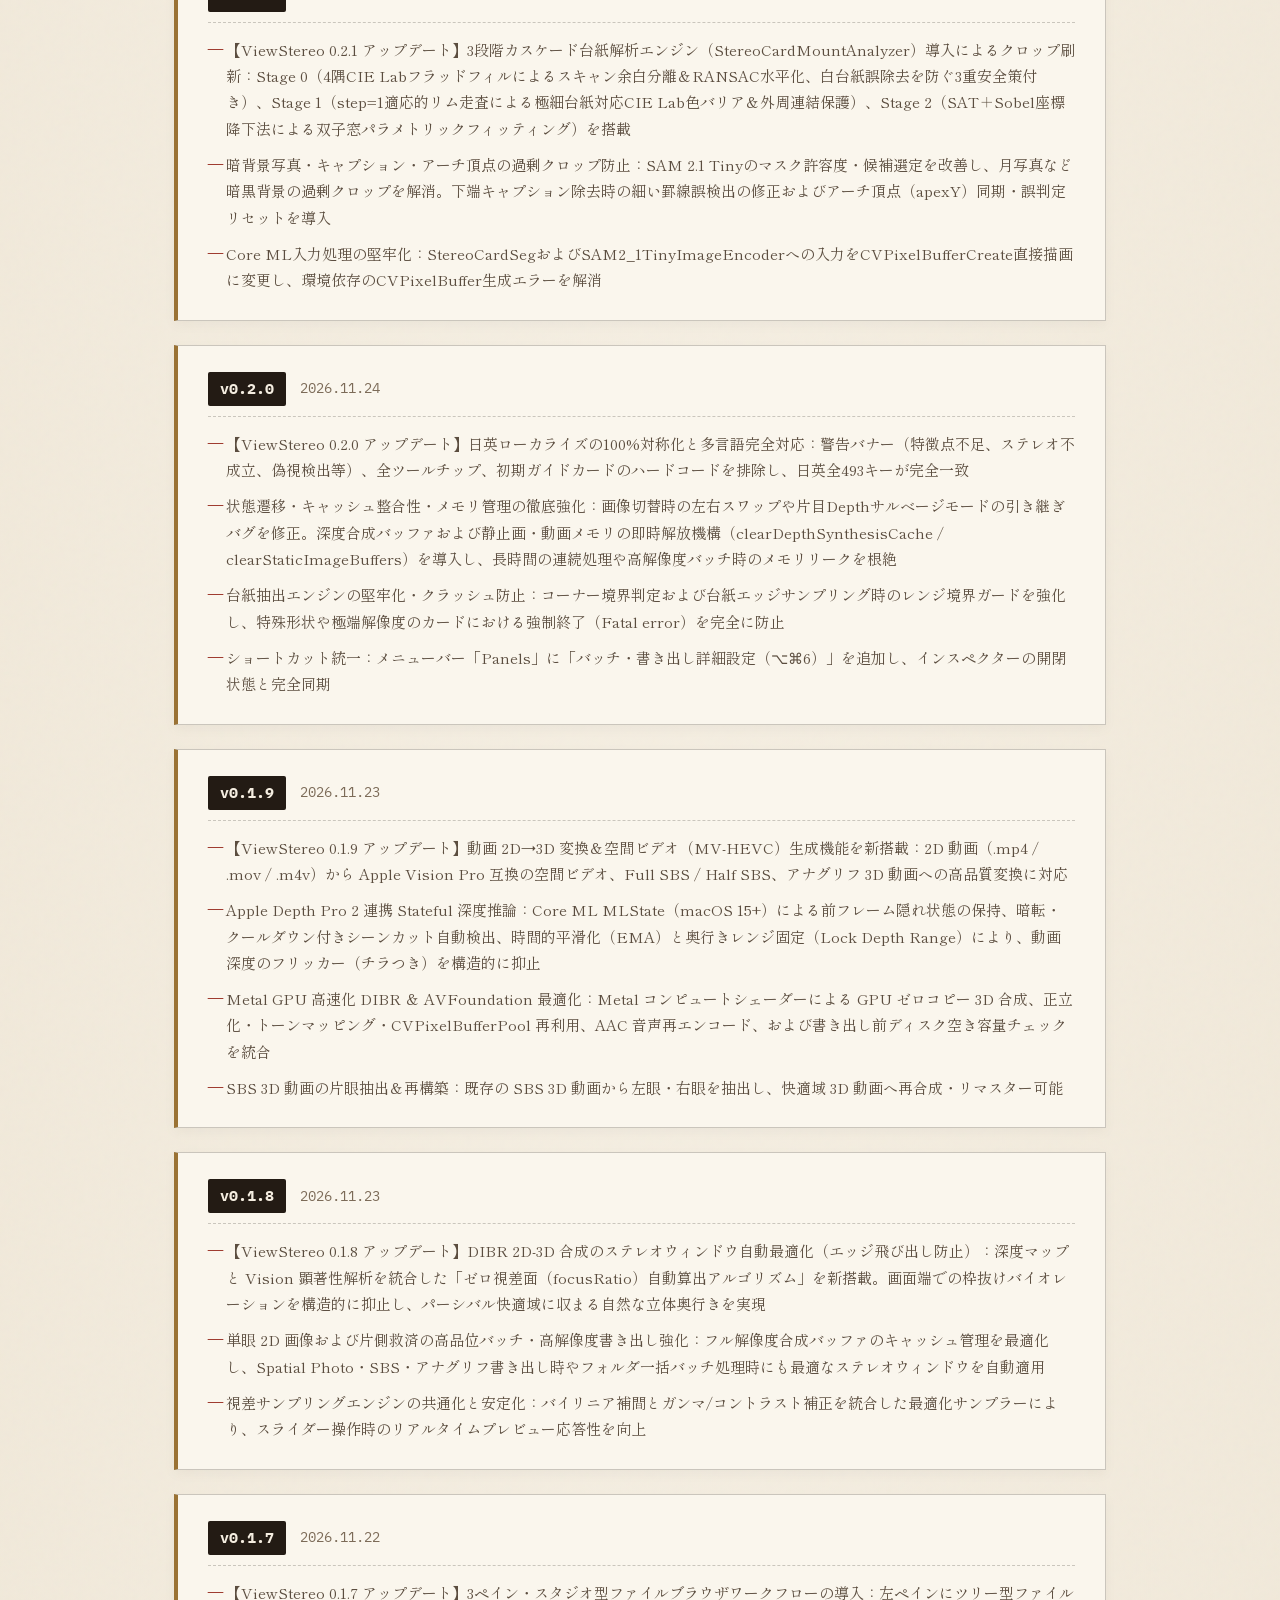
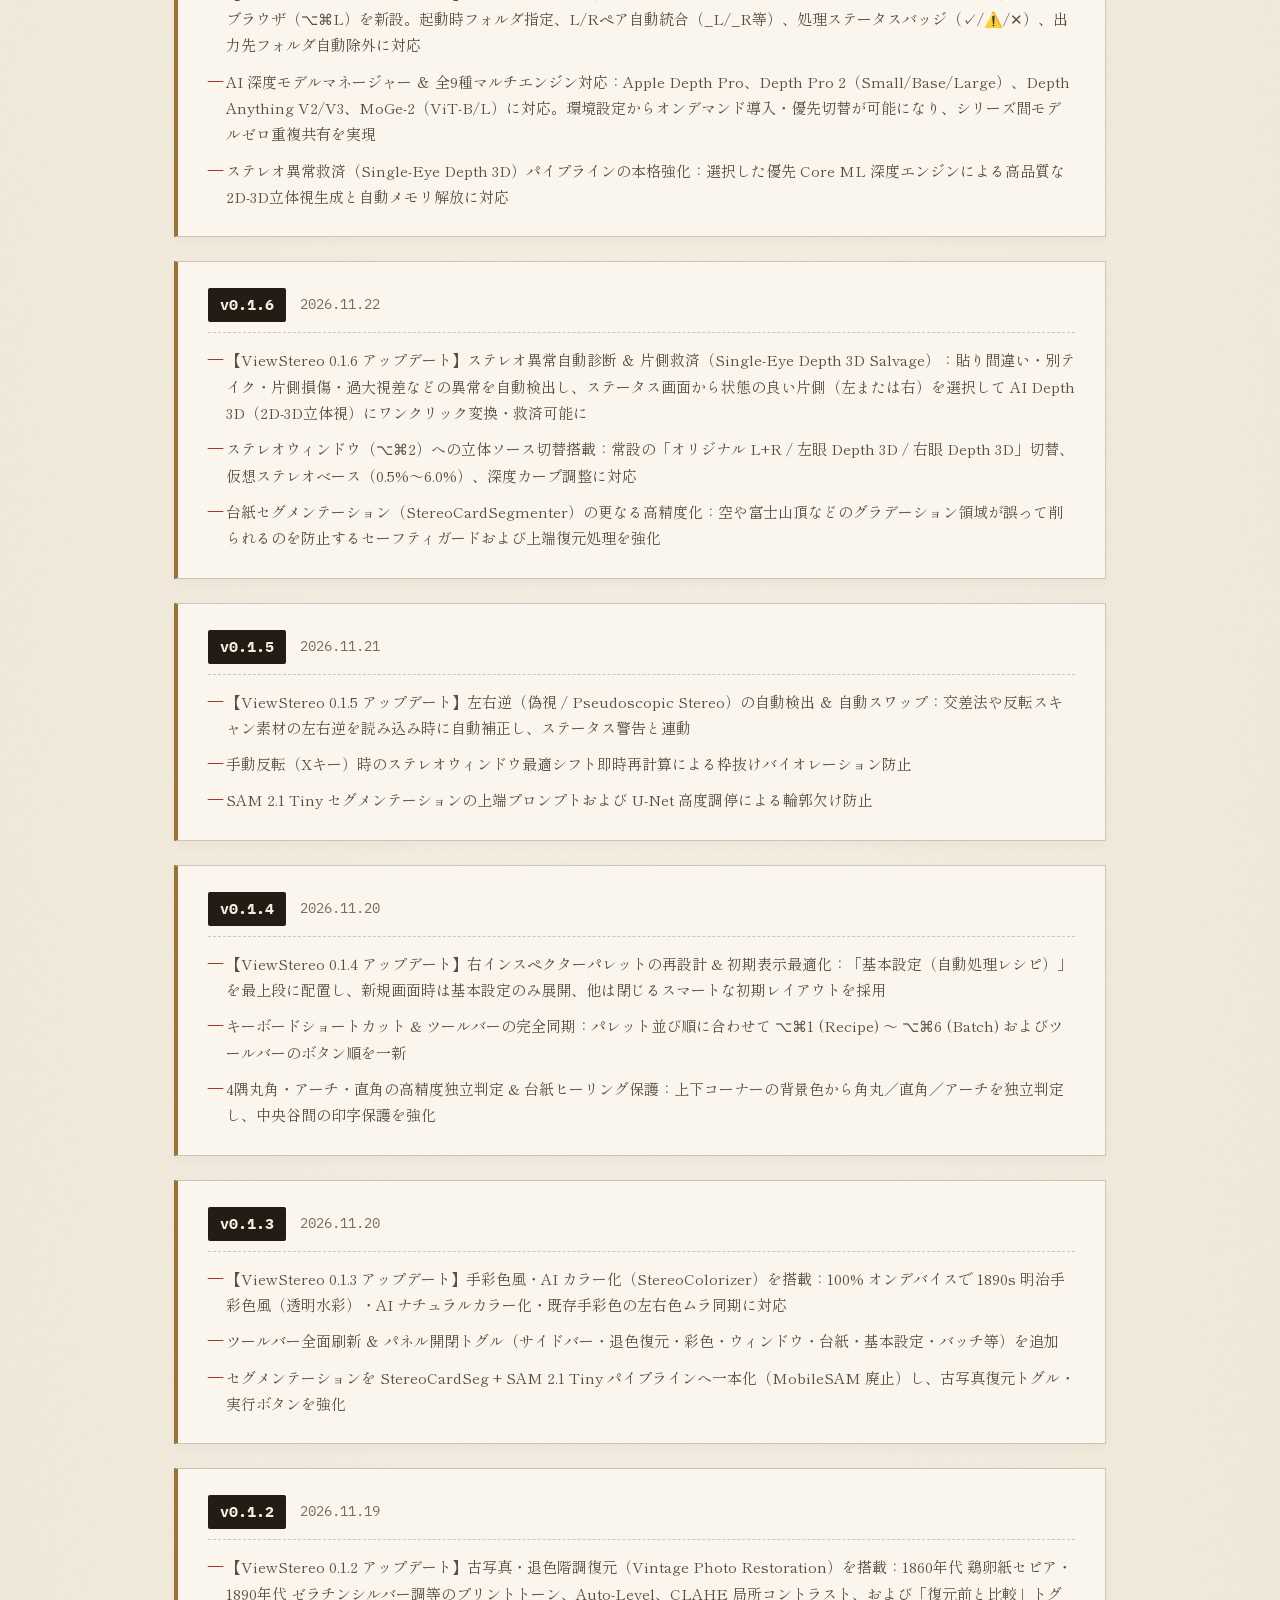
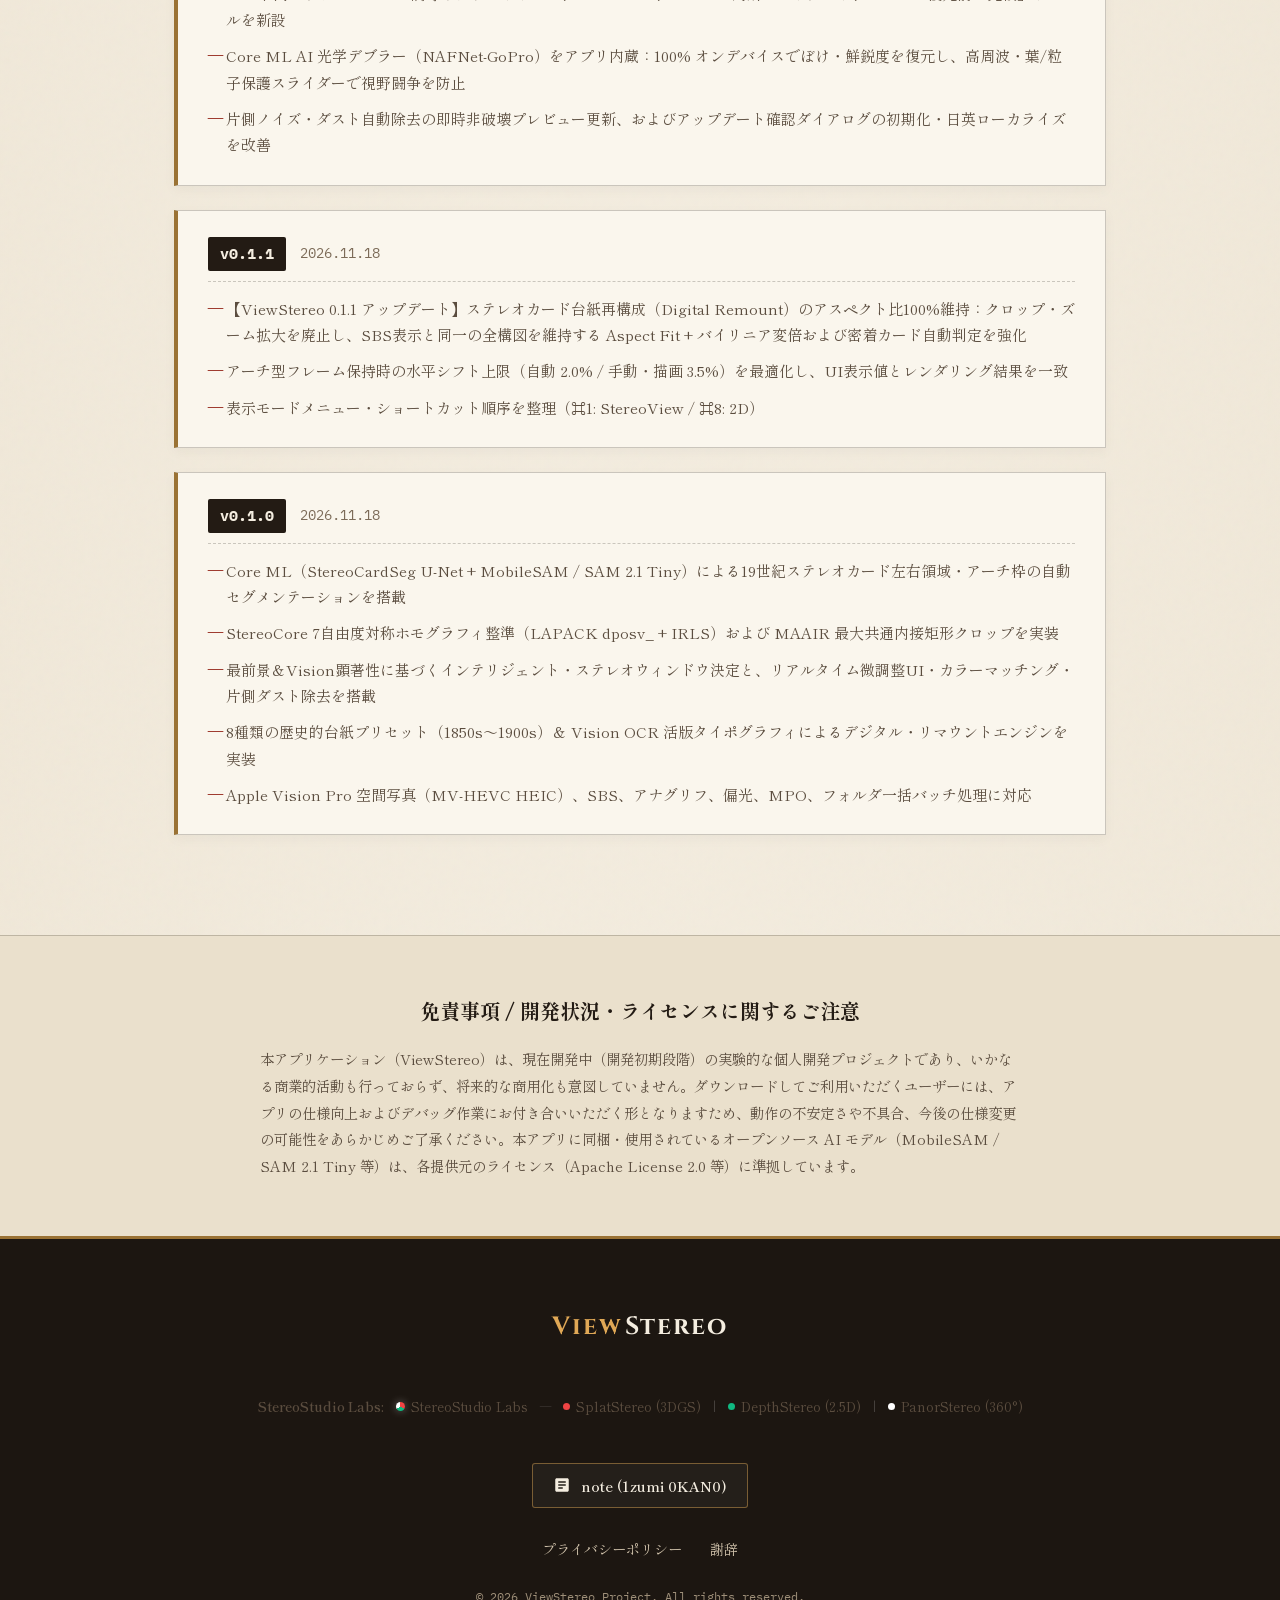
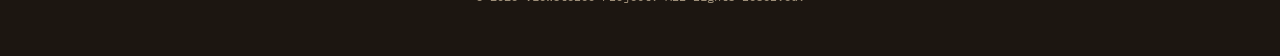
==== commit 829dbf77: "Bump to v0.2.3: .vstereo non-destructive sidecar, Studio Handoff & 3D Bakelite icon refresh" ====
--- a/website/index.html
+++ b/website/index.html
@@ -9,19 +9,19 @@
     <!-- Open Graph / Facebook -->
     <meta property="og:title" content="ViewStereo | 歴史的ステレオカード復元 & インテリジェント・ステレオウィンドウスタジオ">
     <meta property="og:description" content="19世紀の歴史的ステレオカード（Stereoview）および現代ステレオ写真を、Core ML自動検出・7自由度対称ホモグラフィ整準・ステレオウィンドウ最適化によって高品位な空間写真・SBS・デジタルリマウントカードへ復元する macOS 専用アプリ。">
-    <meta property="og:image" content="https://viewstereo.p-media.jp/assets/share.jpg?v=0.2.2">
+    <meta property="og:image" content="https://viewstereo.p-media.jp/assets/share.jpg?v=0.2.3">
     <meta property="og:type" content="website">
 
     <!-- Twitter -->
     <meta name="twitter:card" content="summary_large_image">
     <meta name="twitter:title" content="ViewStereo | 歴史的ステレオカード復元 & インテリジェント・ステレオウィンドウスタジオ">
     <meta name="twitter:description" content="19世紀の歴史的ステレオカード（Stereoview）および現代ステレオ写真を、Core ML自動検出・7自由度対称ホモグラフィ整準・ステレオウィンドウ最適化によって高品位な空間写真・SBS・デジタルリマウントカードへ復元する macOS 専用アプリ。">
-    <meta name="twitter:image" content="https://viewstereo.p-media.jp/assets/share.jpg?v=0.2.2">
-
-    <link rel="icon" type="image/png" href="favicon.png?v=0.2.2">
-    <link rel="apple-touch-icon" href="apple-touch-icon.png?v=0.2.2">
-    <link rel="stylesheet" href="styles.css?v=0.2.2">
-    <link rel="stylesheet" href="trilogy-shared.css?v=0.2.2">
+    <meta name="twitter:image" content="https://viewstereo.p-media.jp/assets/share.jpg?v=0.2.3">
+
+    <link rel="icon" type="image/png" href="favicon.png?v=0.2.3">
+    <link rel="apple-touch-icon" href="apple-touch-icon.png?v=0.2.3">
+    <link rel="stylesheet" href="styles.css?v=0.2.3">
+    <link rel="stylesheet" href="trilogy-shared.css?v=0.2.3">
 </head>
 <body>
 
@@ -63,12 +63,12 @@
             <div class="hero-text-panel reveal">
                 <div class="hero-app-header">
                     <a href="#download" class="hero-app-badge-icon" title="ViewStereo">
-                        <img src="assets/app_icon.png?v=0.2.2" alt="ViewStereo Icon" width="512" height="512" fetchpriority="high">
+                        <img src="assets/app_icon.png?v=0.2.3" alt="ViewStereo Icon" width="512" height="512" fetchpriority="high">
                     </a>
                     <div>
                         <div class="hero-app-name"><span class="depth">View</span><span class="stereo">Stereo</span></div>
                         <div class="hero-version-row">
-                            <div class="hero-version" data-i18n="hero-version">v0.2.2 (2026.11.24)</div>
+                            <div class="hero-version" data-i18n="hero-version">v0.2.3 (2026.11.24)</div>
                             <span class="dev-status-pill status-early" data-i18n="dev-status-badge">開発初期・現在開発中</span>
                         </div>
                     </div>
@@ -91,8 +91,8 @@
                     </div>
                     <div class="plate-artwork-wrap">
                         <picture>
-                            <source type="image/webp" srcset="assets/stereoscope_plate_1.webp?v=0.2.2">
-                            <img src="assets/stereoscope_plate_1.jpg?v=0.2.2" alt="19th Century Holmes Stereoscope Optical Engraving" width="1200" height="896" fetchpriority="high">
+                            <source type="image/webp" srcset="assets/stereoscope_plate_1.webp?v=0.2.3">
+                            <img src="assets/stereoscope_plate_1.jpg?v=0.2.3" alt="19th Century Holmes Stereoscope Optical Engraving" width="1200" height="896" fetchpriority="high">
                         </picture>
                     </div>
                     <div class="plate-caption-bottom" data-i18n="hero-plate-caption">Fig. I. — The Holmes Hand Stereoscope &amp; Binocular Optical Path</div>
@@ -101,10 +101,10 @@
                 <div class="hero-arch-preview">
                     <div class="arch-pair-mini" aria-hidden="true">
                         <div class="arch-lens-window left">
-                            <img src="assets/specimen_01_enami_geisha.webp?v=0.2.2" alt="">
+                            <img src="assets/specimen_01_enami_geisha.webp?v=0.2.3" alt="">
                         </div>
                         <div class="arch-lens-window right">
-                            <img src="assets/specimen_01_enami_geisha.webp?v=0.2.2" alt="">
+                            <img src="assets/specimen_01_enami_geisha.webp?v=0.2.3" alt="">
                         </div>
                     </div>
                     <div class="arch-preview-meta">
@@ -143,8 +143,8 @@
             <div class="story-card heritage-story-card">
                 <div class="story-image-container">
                     <picture>
-                        <source type="image/webp" srcset="assets/story_stereoview.webp?v=0.2.2">
-                        <img src="assets/story_stereoview.jpg?v=0.2.2" alt="19th Century Stereoview Experience" class="story-image" width="1280" height="720" loading="lazy">
+                        <source type="image/webp" srcset="assets/story_stereoview.webp?v=0.2.3">
+                        <img src="assets/story_stereoview.jpg?v=0.2.3" alt="19th Century Stereoview Experience" class="story-image" width="1280" height="720" loading="lazy">
                     </picture>
                 </div>
                 <div class="story-plate-caption" data-i18n="story-plate-caption">Plate II. — Victorian Parlor Stereoscope &amp; Authentic Archival Stereocards (Underwood &amp; Underwood / T. Enami)</div>
@@ -210,8 +210,8 @@
                 <article class="specimen-card">
                     <div class="specimen-thumb">
                         <picture>
-                            <source type="image/webp" srcset="assets/specimen_01_enami_geisha.webp?v=0.2.2">
-                            <img src="assets/specimen_01_enami_geisha.jpg?v=0.2.2" alt="T. Enami Hand-Tinted Japanese Geisha Girls Stereoview" loading="lazy">
+                            <source type="image/webp" srcset="assets/specimen_01_enami_geisha.webp?v=0.2.3">
+                            <img src="assets/specimen_01_enami_geisha.jpg?v=0.2.3" alt="T. Enami Hand-Tinted Japanese Geisha Girls Stereoview" loading="lazy">
                         </picture>
                     </div>
                     <div class="specimen-meta">
@@ -225,8 +225,8 @@
                 <article class="specimen-card">
                     <div class="specimen-thumb">
                         <picture>
-                            <source type="image/webp" srcset="assets/specimen_02_samurai.webp?v=0.2.2">
-                            <img src="assets/specimen_02_samurai.jpg?v=0.2.2" alt="Japanese Officers Samurai Stereoview" loading="lazy">
+                            <source type="image/webp" srcset="assets/specimen_02_samurai.webp?v=0.2.3">
+                            <img src="assets/specimen_02_samurai.jpg?v=0.2.3" alt="Japanese Officers Samurai Stereoview" loading="lazy">
                         </picture>
                     </div>
                     <div class="specimen-meta">
@@ -240,8 +240,8 @@
                 <article class="specimen-card">
                     <div class="specimen-thumb">
                         <picture>
-                            <source type="image/webp" srcset="assets/specimen_03_underwood.webp?v=0.2.2">
-                            <img src="assets/specimen_03_underwood.jpg?v=0.2.2" alt="Underwood &amp; Underwood Publishers Stereoview" loading="lazy">
+                            <source type="image/webp" srcset="assets/specimen_03_underwood.webp?v=0.2.3">
+                            <img src="assets/specimen_03_underwood.jpg?v=0.2.3" alt="Underwood &amp; Underwood Publishers Stereoview" loading="lazy">
                         </picture>
                     </div>
                     <div class="specimen-meta">
@@ -255,8 +255,8 @@
                 <article class="specimen-card">
                     <div class="specimen-thumb">
                         <picture>
-                            <source type="image/webp" srcset="assets/specimen_04_liberty.webp?v=0.2.2">
-                            <img src="assets/specimen_04_liberty.jpg?v=0.2.2" alt="Statue of Liberty New York Stereoview" loading="lazy">
+                            <source type="image/webp" srcset="assets/specimen_04_liberty.webp?v=0.2.3">
+                            <img src="assets/specimen_04_liberty.jpg?v=0.2.3" alt="Statue of Liberty New York Stereoview" loading="lazy">
                         </picture>
                     </div>
                     <div class="specimen-meta">
@@ -270,8 +270,8 @@
                 <article class="specimen-card">
                     <div class="specimen-thumb">
                         <picture>
-                            <source type="image/webp" srcset="assets/specimen_05_keystone_orion.webp?v=0.2.2">
-                            <img src="assets/specimen_05_keystone_orion.jpg?v=0.2.2" alt="Keystone View Company Constellation of Orion" loading="lazy">
+                            <source type="image/webp" srcset="assets/specimen_05_keystone_orion.webp?v=0.2.3">
+                            <img src="assets/specimen_05_keystone_orion.jpg?v=0.2.3" alt="Keystone View Company Constellation of Orion" loading="lazy">
                         </picture>
                     </div>
                     <div class="specimen-meta">
@@ -285,8 +285,8 @@
                 <article class="specimen-card">
                     <div class="specimen-thumb">
                         <picture>
-                            <source type="image/webp" srcset="assets/specimen_06_emporium.webp?v=0.2.2">
-                            <img src="assets/specimen_06_emporium.jpg?v=0.2.2" alt="Victorian Stereoscopic Views Emporium" loading="lazy">
+                            <source type="image/webp" srcset="assets/specimen_06_emporium.webp?v=0.2.3">
+                            <img src="assets/specimen_06_emporium.jpg?v=0.2.3" alt="Victorian Stereoscopic Views Emporium" loading="lazy">
                         </picture>
                     </div>
                     <div class="specimen-meta">
@@ -316,7 +316,7 @@
                     <h3 data-i18n="feat-1-title">ステレオカード自動検出 ＆ 7自由度ホモグラフィ整準</h3>
                     <p data-i18n="feat-1-desc">StereoCardSeg (U-Net) と MobileSAM / SAM 2.1 Tiny により、台紙から左右の写真領域とアーチ型枠を自動抽出。LAPACK dposv_ + IRLS の7自由度対称ホモグラフィ整準により、手貼りによる傾き・歪み・垂直視差をサブピクセル精度で解消します。</p>
                 </div>
-                <div class="feature-visual" style="background-image: url('assets/feat_ai.jpg?v=0.2.2');"></div>
+                <div class="feature-visual" style="background-image: url('assets/feat_ai.jpg?v=0.2.3');"></div>
             </div>
 
             <div class="feature-item reveal">
@@ -325,7 +325,7 @@
                     <h3 data-i18n="feat-2-title">インテリジェント・ステレオウィンドウ ＆ MAAIR</h3>
                     <p data-i18n="feat-2-desc">最前景と Apple Vision 顕著性解析から最適なステレオウィンドウ位置を自動算出し、枠抜け（ウィンドウバイオレーション）を防止。さらに MAAIR（最大面積軸平行内接矩形）で黒枠のない最大有効領域を自動トリミングします。</p>
                 </div>
-                <div class="feature-visual" style="background-image: url('assets/feat_window.jpg?v=0.2.2');"></div>
+                <div class="feature-visual" style="background-image: url('assets/feat_window.jpg?v=0.2.3');"></div>
             </div>
 
             <div class="feature-item reveal">
@@ -334,7 +334,7 @@
                     <h3 data-i18n="feat-3-title">時代別デジタル・リマウント ＆ 活版OCRタイポグラフィ</h3>
                     <p data-i18n="feat-3-desc">1850年代の初期アイボリーから1900年代 Keystone ダーク曲面台紙まで8種類の時代別プリセットを搭載。Vision OCR が元台紙のタイトルや出版社クレジットを読み取り、活版印刷風タイポグラフィで美しく再構成します。</p>
                 </div>
-                <div class="feature-visual" style="background-image: url('assets/feat_remount.jpg?v=0.2.2');"></div>
+                <div class="feature-visual" style="background-image: url('assets/feat_remount.jpg?v=0.2.3');"></div>
             </div>
 
             <div class="feature-item reveal">
@@ -343,7 +343,7 @@
                     <h3 data-i18n="feat-4-title">Spatial Photo 書き出し ＆ フォルダ一括バッチ処理</h3>
                     <p data-i18n="feat-4-desc">Apple Vision Pro 用の MV-HEVC 空間写真（HEIC）、SBS、アナグリフ（Dubois/Color/Gray）、偏光、MPO、個別L/Rなど11形式の出力に対応。大量のアーカイブをフォルダごと自動処理し、調整レポート（.txt）も保存できます。</p>
                 </div>
-                <div class="feature-visual" style="background-image: url('assets/feat_export.jpg?v=0.2.2');"></div>
+                <div class="feature-visual" style="background-image: url('assets/feat_export.jpg?v=0.2.3');"></div>
             </div>
         </div>
     </section>
@@ -434,6 +434,19 @@
             <div class="ornament-divider">❦</div>
         </div>
         <div class="updates-container reveal">
+            <!-- v0.2.3 -->
+            <div class="changelog-item">
+                <div class="version-header">
+                    <span class="version-tag">v0.2.3</span>
+                    <span class="version-date">2026.11.24</span>
+                </div>
+                <ul class="change-list">
+                    <li data-i18n="upd-023-1">.vstereo ハイブリッド・サイドカー非破壊保存（⌘S）：元画像ファイルを一切変更することなく、整準結果・ステレオウィンドウ位置・台紙モード・カラー設定を JSON サイドカーとして自動保存・読み込み</li>
+                    <li data-i18n="upd-023-2">Studio Handoff（スタジオ間連携）：メニューバー「File > Send to Studio」から、整準済み立体写真を SplatStereo（3DGS生成）、DepthStereo（2.5D深度／空間写真）、PanorStereo（360°パノラマ）へ直接送信しターゲットアプリを自動起動</li>
+                    <li data-i18n="upd-023-3">3D ベークライト風アプリアイコン刷新：アンバーゴールドを基調とした立体感あふれる最新ブランドアイコンおよびウェルカムグラフィックを採用</li>
+                </ul>
+            </div>
+
             <!-- v0.2.2 -->
             <div class="changelog-item">
                 <div class="version-header">
@@ -639,7 +652,7 @@
         </div>
     </footer>
 
-    <script src="trilogy-shared.js?v=0.2.2"></script>
-    <script src="script.js?v=0.2.2"></script>
+    <script src="trilogy-shared.js?v=0.2.3"></script>
+    <script src="script.js?v=0.2.3"></script>
 </body>
 </html>
